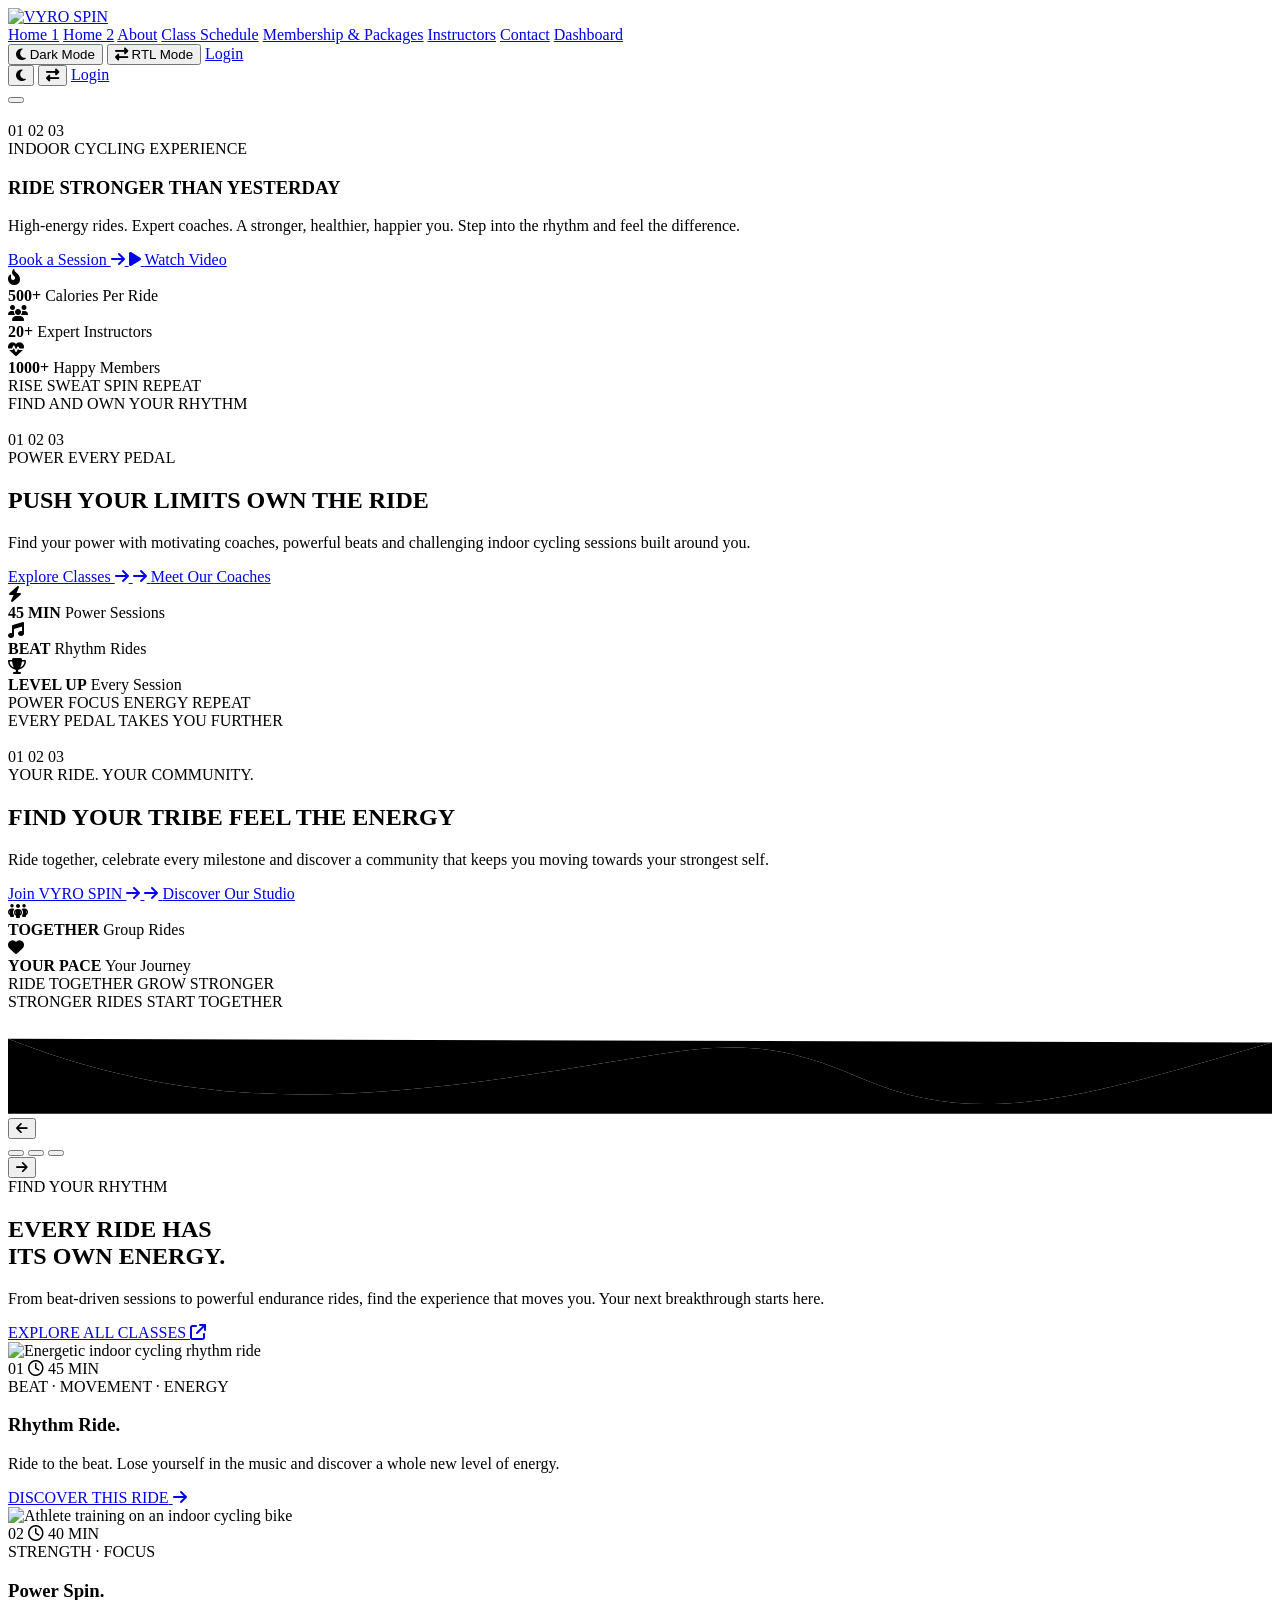
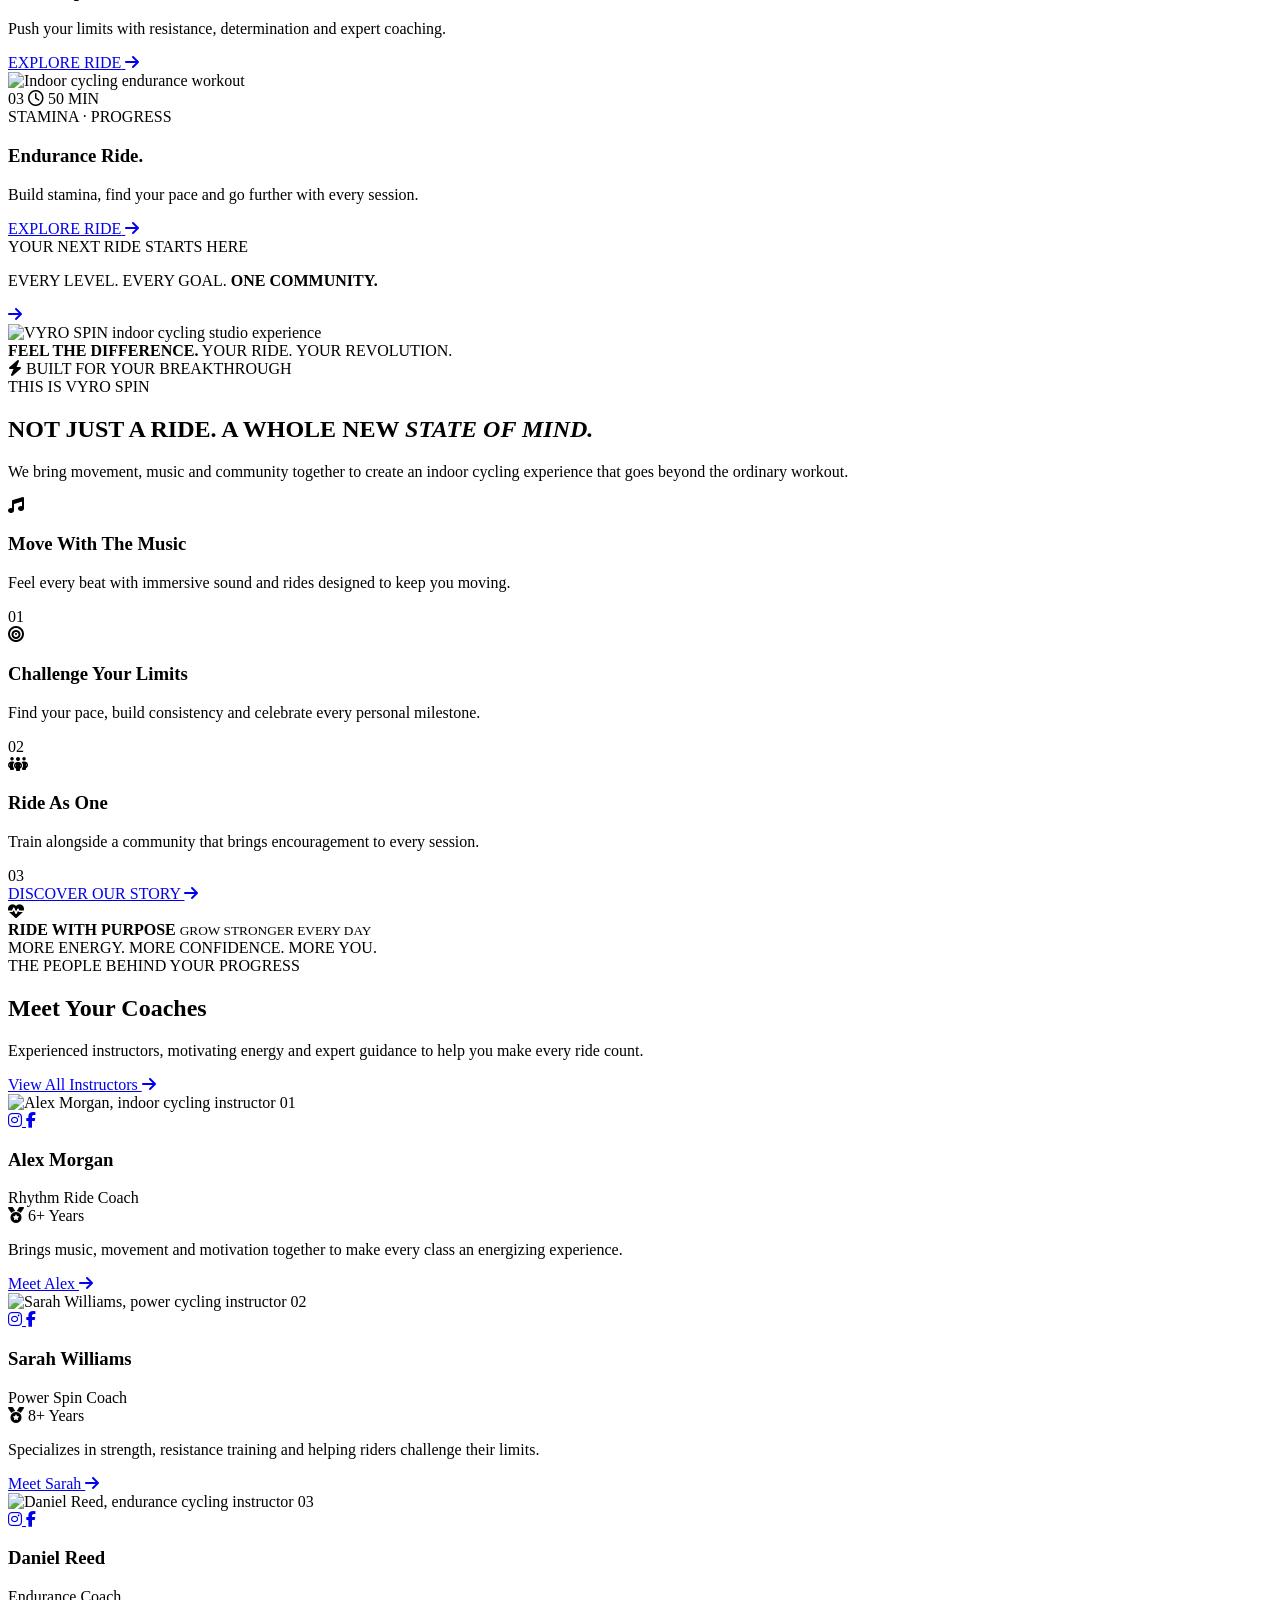
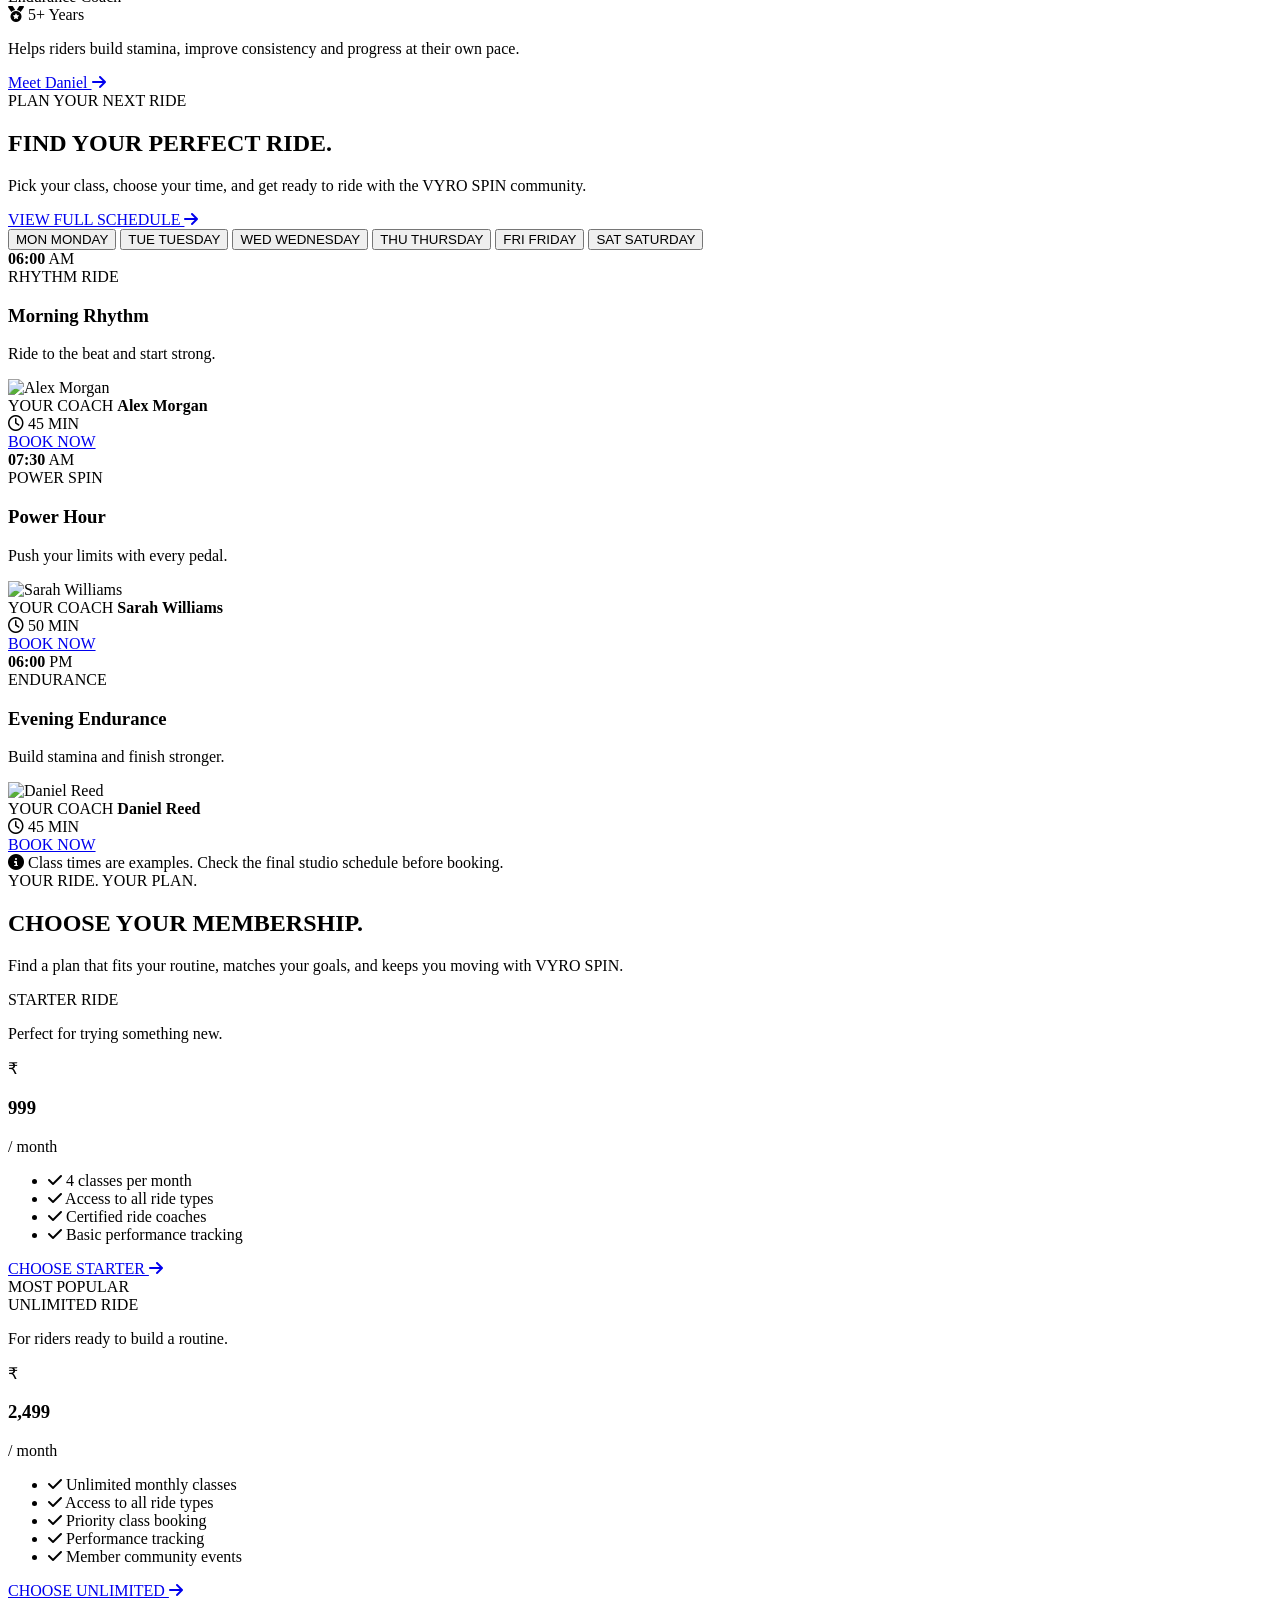
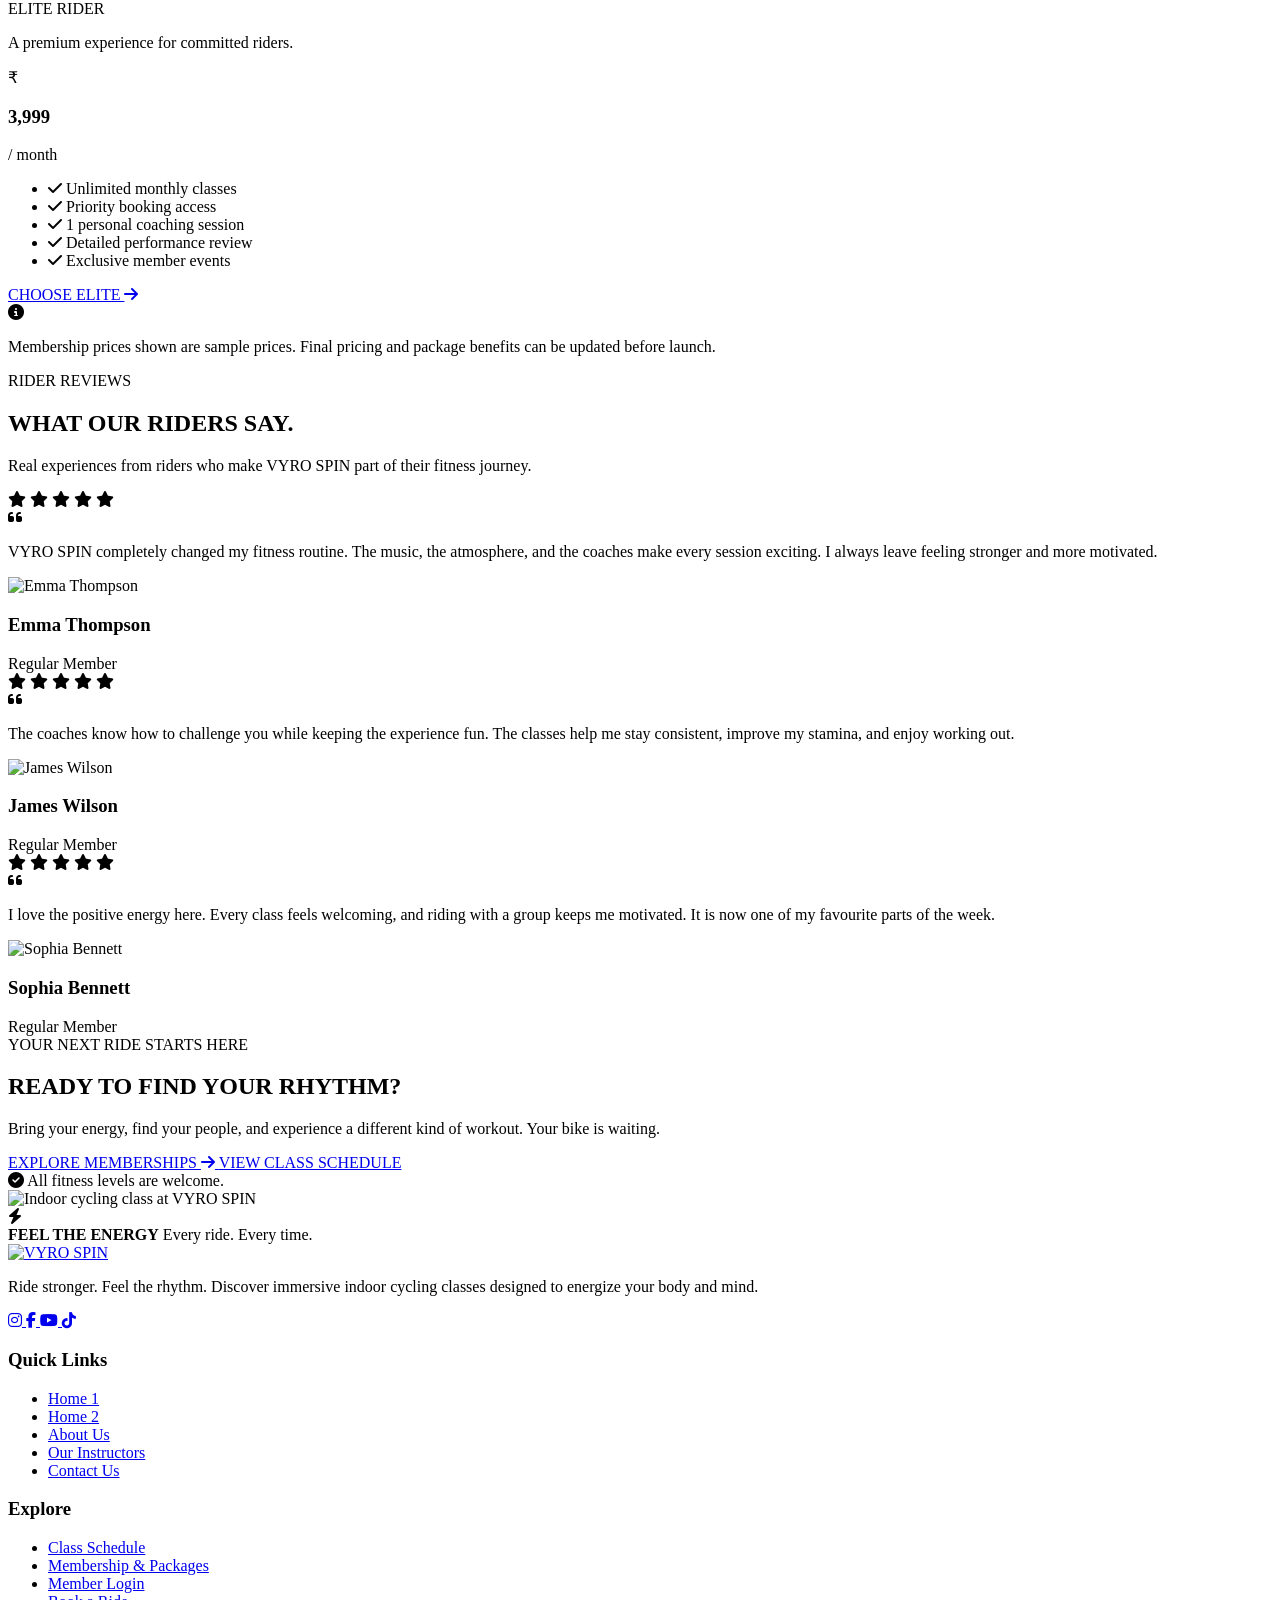
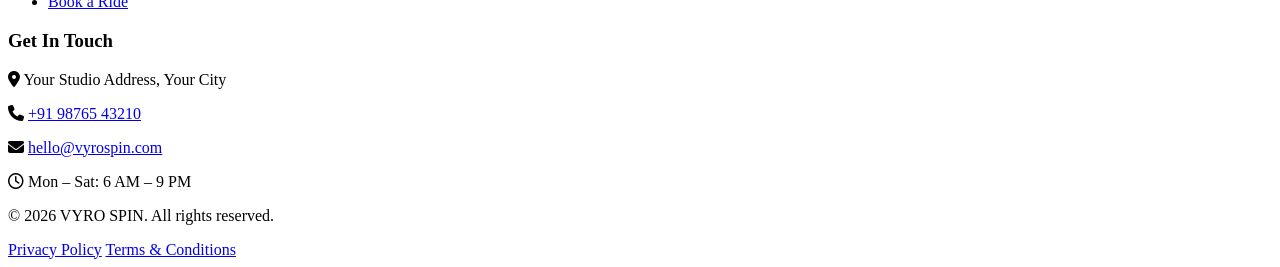
==== index.html @ 8f88c63f "Add files via upload" ====
<!DOCTYPE html>
<html lang="en">

<head>
    <script src="js/theme.js"></script>
    <meta charset="UTF-8">
    <meta name="viewport" content="width=device-width, initial-scale=1.0">

    <title>VYRO SPIN</title>

    <meta name="description" content="Ride stronger with VYRO SPIN, your indoor cycling and performance studio.">

    <!-- Google Fonts -->
    <link rel="preconnect" href="https://fonts.googleapis.com">
    <link rel="preconnect" href="https://fonts.gstatic.com" crossorigin>

    <!-- Favicon -->
    <link rel="icon" type="image/png" href="images/favicon.png">
    <link rel="apple-touch-icon" href="images/favicon.png">

    <link
        href="https://fonts.googleapis.com/css2?family=Barlow+Condensed:wght@500;600;700;800&family=Urbanist:wght@400;500;600;700&display=swap"
        rel="stylesheet">

    <!-- Google Fonts and Font Awesome should be in <head>
    -->
    <link rel="stylesheet" href="https://cdnjs.cloudflare.com/ajax/libs/font-awesome/6.7.2/css/all.min.css">

    <!-- CSS -->
    <link rel="stylesheet" href="css/style.css">

</head>

<body>

    <!-- VYRO SPIN Header -->
    <header class="vyro-header" id="vyroHeader">
        <div class="vyro-header-inner">

            <!-- Logo: Left Edge -->
            <a href="index.html" class="vyro-logo" aria-label="VYRO SPIN Home">
                <img src="images/logo.png" alt="VYRO SPIN">
            </a>

            <!-- Center Navigation -->
            <nav class="vyro-nav" id="vyroNav" aria-label="Main navigation">
                <a href="index.html" class="vyro-nav-link active">Home 1</a>
                <a href="home-2.html" class="vyro-nav-link">Home 2</a>
                <a href="about.html" class="vyro-nav-link">About</a>
                <a href="class-schedule.html" class="vyro-nav-link">Class Schedule</a>
                <a href="membership.html" class="vyro-nav-link">Membership &amp; Packages</a>
                <a href="instructors.html" class="vyro-nav-link">Instructors</a>
                <a href="contact.html" class="vyro-nav-link">Contact</a>
                <a href="dashboard.html" class="vyro-nav-link">Dashboard</a>

                <!-- Responsive-only controls inside menu -->
                <div class="vyro-mobile-controls">
                    <button type="button" class="vyro-control-btn" data-theme-toggle aria-label="Toggle dark mode">
                        <i class="fa-solid fa-moon"></i>
                        <span>Dark Mode</span>
                    </button>

                    <button type="button" class="vyro-control-btn" data-rtl-toggle aria-label="Toggle RTL layout">
                        <i class="fa-solid fa-right-left"></i>
                        <span>RTL Mode</span>
                    </button>

                    <a href="login.html" class="vyro-login-btn">
                        Login
                    </a>
                </div>
            </nav>

            <!-- Desktop Right Controls -->
            <div class="vyro-desktop-controls">
                <button type="button" class="vyro-icon-btn" data-theme-toggle aria-label="Toggle dark mode"
                    title="Dark mode">
                    <i class="fa-solid fa-moon"></i>
                </button>

                <button type="button" class="vyro-icon-btn" data-rtl-toggle aria-label="Toggle RTL layout"
                    title="RTL mode">
                    <i class="fa-solid fa-right-left"></i>
                </button>

                <a href="login.html" class="vyro-login-btn">
                    Login
                </a>
            </div>

            <!-- Responsive Menu Toggle -->
            <button type="button" class="vyro-menu-toggle" id="vyroMenuToggle" aria-label="Open navigation menu"
                aria-expanded="false" aria-controls="vyroNav">
                <span></span>
                <span></span>
                <span></span>
            </button>

        </div>
    </header>


    <!-- =====================================
     VYRO SPIN - CINEMATIC HERO SLIDER
===================================== -->

    <section class="vyro-hero" id="vyroHero">

        <div class="vyro-hero-slides">

            <!-- SLIDE 1 -->
            <article class="vyro-hero-slide active" data-slide="0">

                <img class="vyro-hero-bg" src="images/spin-hero-1.jpg" alt="" aria-hidden="true">

                <div class="vyro-hero-overlay"></div>

                <div class="vyro-hero-content">

                    <div class="vyro-slide-number">
                        <span>01</span>
                        <span>02</span>
                        <span>03</span>
                        <div class="vyro-slide-track">
                            <span></span>
                        </div>
                    </div>

                    <div class="vyro-hero-copy">
                        <span class="vyro-eyebrow">
                            INDOOR CYCLING EXPERIENCE
                        </span>

                        <h1>
                            RIDE
                            <span class="vyro-highlight">STRONGER</span>
                            <span class="vyro-outline-text">
                                THAN YESTERDAY
                            </span>
                        </h1>

                        <p>
                            High-energy rides. Expert coaches.
                            A stronger, healthier, happier you.
                            Step into the rhythm and feel the difference.
                        </p>

                        <div class="vyro-hero-actions">
                            <a href="class-schedule.html" class="vyro-book-btn">
                                Book a Session
                                <span class="vyro-btn-arrow">
                                    <i class="fa-solid fa-arrow-right"></i>
                                </span>
                            </a>

                            <a href="#vyroExperience" class="vyro-watch-btn">
                                <span class="vyro-play-icon">
                                    <i class="fa-solid fa-play"></i>
                                </span>
                                <span>Watch Video</span>
                            </a>
                        </div>

                        <div class="vyro-hero-stats">
                            <div class="vyro-stat">
                                <i class="fa-solid fa-fire-flame-curved"></i>
                                <div>
                                    <strong>500+</strong>
                                    <span>Calories Per Ride</span>
                                </div>
                            </div>

                            <div class="vyro-stat">
                                <i class="fa-solid fa-users"></i>
                                <div>
                                    <strong>20+</strong>
                                    <span>Expert Instructors</span>
                                </div>
                            </div>

                            <div class="vyro-stat">
                                <i class="fa-solid fa-heart-pulse"></i>
                                <div>
                                    <strong>1000+</strong>
                                    <span>Happy Members</span>
                                </div>
                            </div>
                        </div>
                    </div>

                    <div class="vyro-hero-visual">
                        <div class="vyro-orbit"></div>

                        <div class="vyro-orbit-label">
                            <span>RISE</span>
                            <span>SWEAT</span>
                            <span>SPIN</span>
                            <span>REPEAT</span>
                        </div>

                    </div>

                    <div class="vyro-vertical-caption">
                        FIND AND OWN YOUR RHYTHM
                    </div>

                </div>
            </article>


            <!-- SLIDE 2 -->
            <article class="vyro-hero-slide" data-slide="1">

                <img class="vyro-hero-bg" src="images/spin-hero-2.jpg" alt="" aria-hidden="true">

                <div class="vyro-hero-overlay"></div>

                <div class="vyro-hero-content">

                    <div class="vyro-slide-number">
                        <span>01</span>
                        <span>02</span>
                        <span>03</span>
                        <div class="vyro-slide-track">
                            <span></span>
                        </div>
                    </div>

                    <div class="vyro-hero-copy">
                        <span class="vyro-eyebrow">
                            POWER EVERY PEDAL
                        </span>

                        <h2>
                            PUSH
                            <span class="vyro-highlight">YOUR LIMITS</span>
                            <span class="vyro-outline-text">
                                OWN THE RIDE
                            </span>
                        </h2>

                        <p>
                            Find your power with motivating coaches,
                            powerful beats and challenging indoor
                            cycling sessions built around you.
                        </p>

                        <div class="vyro-hero-actions">
                            <a href="class-schedule.html" class="vyro-book-btn">
                                Explore Classes
                                <span class="vyro-btn-arrow">
                                    <i class="fa-solid fa-arrow-right"></i>
                                </span>
                            </a>

                            <a href="instructors.html" class="vyro-watch-btn">
                                <span class="vyro-play-icon">
                                    <i class="fa-solid fa-arrow-right"></i>
                                </span>
                                <span>Meet Our Coaches</span>
                            </a>
                        </div>

                        <div class="vyro-hero-stats">
                            <div class="vyro-stat">
                                <i class="fa-solid fa-bolt"></i>
                                <div>
                                    <strong>45 MIN</strong>
                                    <span>Power Sessions</span>
                                </div>
                            </div>

                            <div class="vyro-stat">
                                <i class="fa-solid fa-music"></i>
                                <div>
                                    <strong>BEAT</strong>
                                    <span>Rhythm Rides</span>
                                </div>
                            </div>

                            <div class="vyro-stat">
                                <i class="fa-solid fa-trophy"></i>
                                <div>
                                    <strong>LEVEL UP</strong>
                                    <span>Every Session</span>
                                </div>
                            </div>
                        </div>
                    </div>

                    <div class="vyro-hero-visual">
                        <div class="vyro-orbit"></div>

                        <div class="vyro-orbit-label">
                            <span>POWER</span>
                            <span>FOCUS</span>
                            <span>ENERGY</span>
                            <span>REPEAT</span>
                        </div>

                    </div>

                    <div class="vyro-vertical-caption">
                        EVERY PEDAL TAKES YOU FURTHER
                    </div>

                </div>
            </article>


            <!-- SLIDE 3 -->
            <article class="vyro-hero-slide" data-slide="2">

                <img class="vyro-hero-bg" src="images/spin-hero-3.jpg" alt="" aria-hidden="true">

                <div class="vyro-hero-overlay"></div>

                <div class="vyro-hero-content">

                    <div class="vyro-slide-number">
                        <span>01</span>
                        <span>02</span>
                        <span>03</span>
                        <div class="vyro-slide-track">
                            <span></span>
                        </div>
                    </div>

                    <div class="vyro-hero-copy">
                        <span class="vyro-eyebrow">
                            YOUR RIDE. YOUR COMMUNITY.
                        </span>

                        <h2>
                            FIND
                            <span class="vyro-highlight">YOUR TRIBE</span>
                            <span class="vyro-outline-text">
                                FEEL THE ENERGY
                            </span>
                        </h2>

                        <p>
                            Ride together, celebrate every milestone
                            and discover a community that keeps you
                            moving towards your strongest self.
                        </p>

                        <div class="vyro-hero-actions">
                            <a href="membership.html" class="vyro-book-btn">
                                Join VYRO SPIN
                                <span class="vyro-btn-arrow">
                                    <i class="fa-solid fa-arrow-right"></i>
                                </span>
                            </a>

                            <a href="about.html" class="vyro-watch-btn">
                                <span class="vyro-play-icon">
                                    <i class="fa-solid fa-arrow-right"></i>
                                </span>
                                <span>Discover Our Studio</span>
                            </a>
                        </div>

                        <div class="vyro-hero-stats">
                            <div class="vyro-stat">
                                <i class="fa-solid fa-people-group"></i>
                                <div>
                                    <strong>TOGETHER</strong>
                                    <span>Group Rides</span>
                                </div>
                            </div>

                            <div class="vyro-stat">
                                <i class="fa-solid fa-heart"></i>
                                <div>
                                    <strong>YOUR PACE</strong>
                                    <span>Your Journey</span>
                                </div>
                            </div>

                        </div>
                    </div>

                    <div class="vyro-hero-visual">
                        <div class="vyro-orbit"></div>

                        <div class="vyro-orbit-label">
                            <span>RIDE</span>
                            <span>TOGETHER</span>
                            <span>GROW</span>
                            <span>STRONGER</span>
                        </div>

                    </div>

                    <div class="vyro-vertical-caption">
                        STRONGER RIDES START TOGETHER
                    </div>

                </div>
            </article>

        </div>

        <!-- Bottom Wave -->
        <div class="vyro-hero-wave">
            <svg viewBox="0 0 1600 130" preserveAspectRatio="none" aria-hidden="true">
                <path class="vyro-wave-fill" d="M0,35 C230,125 420,115 650,82
                     S930,20 1080,85 S1360,110 1600,40
                     L1600,130 L0,130 Z" />
                <path class="vyro-wave-line" d="M0,35 C230,125 420,115 650,82
                     S930,20 1080,85 S1360,110 1600,40" />
            </svg>
        </div>

        <!-- Slider Controls -->
        <div class="vyro-slider-controls">
            <button type="button" class="vyro-slide-prev" aria-label="Previous slide">
                <i class="fa-solid fa-arrow-left"></i>
            </button>

            <div class="vyro-slide-dots">
                <button type="button" class="active" data-go-slide="0" aria-label="Go to slide 1"></button>
                <button type="button" data-go-slide="1" aria-label="Go to slide 2"></button>
                <button type="button" data-go-slide="2" aria-label="Go to slide 3"></button>
            </div>

            <button type="button" class="vyro-slide-next" aria-label="Next slide">
                <i class="fa-solid fa-arrow-right"></i>
            </button>
        </div>

    </section>


    <!-- =========================================
     VYRO SPIN - SECTION 2: RIDE EXPERIENCES
========================================== -->
    <section class="vyro-experiences" id="vyroExperiences">

        <div class="vyro-exp-container">

            <!-- Section Heading -->
            <div class="vyro-exp-heading">
                <div class="vyro-exp-heading-left">
                    <span class="vyro-exp-eyebrow">
                        <span class="vyro-exp-eyebrow-line"></span>
                        FIND YOUR RHYTHM
                    </span>

                    <h2>
                        EVERY RIDE HAS<br>
                        <span>ITS OWN ENERGY.</span>
                    </h2>
                </div>

                <div class="vyro-exp-heading-right">
                    <p>
                        From beat-driven sessions to powerful endurance
                        rides, find the experience that moves you.
                        Your next breakthrough starts here.
                    </p>

                    <a href="class-schedule.html" class="vyro-exp-view-link">
                        EXPLORE ALL CLASSES
                        <span class="vyro-exp-link-arrow">
                            <i class="fa-solid fa-arrow-up-right-from-square"></i>
                        </span>
                    </a>
                </div>
            </div>

            <!-- Experience Cards -->
            <div class="vyro-exp-grid">

                <!-- Featured Card -->
                <article class="vyro-exp-card">

                    <img src="images/ride-rhythm.jpg" alt="Energetic indoor cycling rhythm ride" class="vyro-exp-image"
                        loading="lazy">

                    <div class="vyro-exp-card-overlay"></div>

                    <div class="vyro-exp-card-top">
                        <span class="vyro-exp-number">01</span>
                        <span class="vyro-exp-duration">
                            <i class="fa-regular fa-clock"></i>
                            45 MIN
                        </span>
                    </div>

                    <div class="vyro-exp-card-content">
                        <span class="vyro-exp-category">
                            BEAT · MOVEMENT · ENERGY
                        </span>

                        <h3>Rhythm <span>Ride.</span></h3>

                        <p>
                            Ride to the beat. Lose yourself in the music
                            and discover a whole new level of energy.
                        </p>

                        <a href="class-schedule.html" class="vyro-exp-card-link" aria-label="Explore Rhythm Ride">
                            <span>DISCOVER THIS RIDE</span>
                            <span class="vyro-exp-circle-arrow">
                                <i class="fa-solid fa-arrow-right"></i>
                            </span>
                        </a>
                    </div>

                </article>

                <!-- Power Card -->
                <article class="vyro-exp-card vyro-exp-power">

                    <img src="images/ride-power.jpg" alt="Athlete training on an indoor cycling bike"
                        class="vyro-exp-image" loading="lazy">

                    <div class="vyro-exp-card-overlay"></div>

                    <div class="vyro-exp-card-top">
                        <span class="vyro-exp-number">02</span>
                        <span class="vyro-exp-duration">
                            <i class="fa-regular fa-clock"></i>
                            40 MIN
                        </span>
                    </div>

                    <div class="vyro-exp-card-content">
                        <span class="vyro-exp-category">
                            STRENGTH · FOCUS
                        </span>

                        <h3>Power <span>Spin.</span></h3>

                        <p>
                            Push your limits with resistance,
                            determination and expert coaching.
                        </p>

                        <a href="class-schedule.html" class="vyro-exp-card-link" aria-label="Explore Power Spin">
                            <span>EXPLORE RIDE</span>
                            <span class="vyro-exp-circle-arrow">
                                <i class="fa-solid fa-arrow-right"></i>
                            </span>
                        </a>
                    </div>

                </article>

                <!-- Endurance Card -->
                <article class="vyro-exp-card vyro-exp-endurance">

                    <img src="images/ride-endurance.jpg" alt="Indoor cycling endurance workout" class="vyro-exp-image"
                        loading="lazy">

                    <div class="vyro-exp-card-overlay"></div>

                    <div class="vyro-exp-card-top">
                        <span class="vyro-exp-number">03</span>
                        <span class="vyro-exp-duration">
                            <i class="fa-regular fa-clock"></i>
                            50 MIN
                        </span>
                    </div>

                    <div class="vyro-exp-card-content">
                        <span class="vyro-exp-category">
                            STAMINA · PROGRESS
                        </span>

                        <h3>Endurance <span>Ride.</span></h3>

                        <p>
                            Build stamina, find your pace and go
                            further with every session.
                        </p>

                        <a href="class-schedule.html" class="vyro-exp-card-link" aria-label="Explore Endurance Ride">
                            <span>EXPLORE RIDE</span>
                            <span class="vyro-exp-circle-arrow">
                                <i class="fa-solid fa-arrow-right"></i>
                            </span>
                        </a>
                    </div>

                </article>

            </div>

            <!-- Bottom Strip -->
            <div class="vyro-exp-bottom">
                <div class="vyro-exp-bottom-label">
                    <span class="vyro-exp-pulse"></span>
                    YOUR NEXT RIDE STARTS HERE
                </div>

                <p>
                    EVERY LEVEL. EVERY GOAL. <strong>ONE COMMUNITY.</strong>
                </p>

                <a href="class-schedule.html" aria-label="Book a cycling class">
                    <i class="fa-solid fa-arrow-right"></i>
                </a>
            </div>

        </div>
    </section>


    <!-- =========================================
     VYRO SPIN - SECTION 3
     MORE THAN A WORKOUT
========================================== -->
    <section class="vyro-story" id="vyroExperience">
        <div class="vyro-story-container">

            <!-- Left: Studio Image -->
            <div class="vyro-story-visual">
                <img src="images/studio-experience.jpg" alt="VYRO SPIN indoor cycling studio experience"
                    class="vyro-story-image" loading="lazy">

                <div class="vyro-story-image-shade"></div>

                <div class="vyro-story-image-caption">
                    <div>
                        <strong>FEEL THE DIFFERENCE.</strong>
                        <span>YOUR RIDE. YOUR REVOLUTION.</span>
                    </div>
                </div>

                <div class="vyro-story-image-tag">
                    <i class="fa-solid fa-bolt"></i>
                    BUILT FOR YOUR BREAKTHROUGH
                </div>

            </div>

            <!-- Right: Content -->
            <div class="vyro-story-content">

                <span class="vyro-story-eyebrow">
                    <span></span>
                    THIS IS VYRO SPIN
                </span>

                <h2>
                    NOT JUST A RIDE.
                    <span>A WHOLE NEW</span>
                    <em>STATE OF MIND.</em>
                </h2>

                <p class="vyro-story-intro">
                    We bring movement, music and community together
                    to create an indoor cycling experience that
                    goes beyond the ordinary workout.
                </p>

                <div class="vyro-story-divider"></div>

                <!-- Benefits -->
                <div class="vyro-story-benefits">

                    <div class="vyro-story-benefit">
                        <div class="vyro-story-benefit-icon">
                            <i class="fa-solid fa-music"></i>
                        </div>

                        <div class="vyro-story-benefit-copy">
                            <h3>Move With The Music</h3>
                            <p>
                                Feel every beat with immersive sound
                                and rides designed to keep you moving.
                            </p>
                        </div>

                        <span class="vyro-story-benefit-number">01</span>
                    </div>

                    <div class="vyro-story-benefit">
                        <div class="vyro-story-benefit-icon">
                            <i class="fa-solid fa-bullseye"></i>
                        </div>

                        <div class="vyro-story-benefit-copy">
                            <h3>Challenge Your Limits</h3>
                            <p>
                                Find your pace, build consistency and
                                celebrate every personal milestone.
                            </p>
                        </div>

                        <span class="vyro-story-benefit-number">02</span>
                    </div>

                    <div class="vyro-story-benefit">
                        <div class="vyro-story-benefit-icon">
                            <i class="fa-solid fa-people-group"></i>
                        </div>

                        <div class="vyro-story-benefit-copy">
                            <h3>Ride As One</h3>
                            <p>
                                Train alongside a community that
                                brings encouragement to every session.
                            </p>
                        </div>

                        <span class="vyro-story-benefit-number">03</span>
                    </div>

                </div>

                <!-- CTA -->
                <div class="vyro-story-actions">
                    <a href="about.html" class="vyro-story-button">
                        DISCOVER OUR STORY
                        <span>
                            <i class="fa-solid fa-arrow-right"></i>
                        </span>
                    </a>

                    <div class="vyro-story-signature">
                        <span class="vyro-story-signature-icon">
                            <i class="fa-solid fa-heart-pulse"></i>
                        </span>
                        <div>
                            <strong>RIDE WITH PURPOSE</strong>
                            <small>GROW STRONGER EVERY DAY</small>
                        </div>
                    </div>
                </div>

            </div>
        </div>

        <!-- Bottom Decorative Strip -->
        <div class="vyro-story-bottom">
            <span>MORE ENERGY.</span>
            <span class="vyro-story-bottom-dot"></span>
            <span>MORE CONFIDENCE.</span>
            <span class="vyro-story-bottom-dot"></span>
            <span>MORE YOU.</span>
        </div>
    </section>


    <!-- =========================================
     VYRO SPIN - SECTION 4
     MEET YOUR COACHES
========================================== -->
    <section class="vyro-coaches" id="vyroCoaches">
        <div class="vyro-coaches-container">

            <!-- Section Heading -->
            <div class="vyro-coaches-heading">
                <div>
                    <span class="vyro-coaches-subtitle">
                        <span></span> THE PEOPLE BEHIND YOUR PROGRESS
                    </span>
                    <h2>Meet Your <span>Coaches</span></h2>
                    <p>
                        Experienced instructors, motivating energy and
                        expert guidance to help you make every ride count.
                    </p>
                </div>

                <a href="instructors.html" class="vyro-coaches-view-btn">
                    View All Instructors
                    <i class="fa-solid fa-arrow-right"></i>
                </a>
            </div>

            <!-- Instructor Cards -->
            <div class="vyro-coaches-grid">

                <!-- Coach 1 -->
                <article class="vyro-coach-card">
                    <div class="vyro-coach-photo">
                        <img src="images/coach-alex.jpg" alt="Alex Morgan, indoor cycling instructor" loading="lazy">
                        <span class="vyro-coach-number">01</span>

                        <div class="vyro-coach-socials">
                            <a href="https://www.instagram.com/" aria-label="Alex on Instagram">
                                <i class="fa-brands fa-instagram"></i>
                            </a>
                            <a href="https://www.facebook.com/" aria-label="Alex on Facebook">
                                <i class="fa-brands fa-facebook-f"></i>
                            </a>
                        </div>
                    </div>

                    <div class="vyro-coach-info">
                        <div>
                            <h3>Alex Morgan</h3>
                            <span class="vyro-coach-role">Rhythm Ride Coach</span>
                        </div>
                        <span class="vyro-coach-experience">
                            <i class="fa-solid fa-medal"></i>
                            6+ Years
                        </span>
                    </div>

                    <p class="vyro-coach-description">
                        Brings music, movement and motivation together
                        to make every class an energizing experience.
                    </p>

                    <a href="instructors.html" class="vyro-coach-link">
                        Meet Alex
                        <i class="fa-solid fa-arrow-right"></i>
                    </a>
                </article>

                <!-- Coach 2 -->
                <article class="vyro-coach-card">
                    <div class="vyro-coach-photo">
                        <img src="images/coach-sarah.jpg" alt="Sarah Williams, power cycling instructor" loading="lazy">
                        <span class="vyro-coach-number">02</span>

                        <div class="vyro-coach-socials">
                            <a href="https://www.instagram.com/" aria-label="Sarah on Instagram">
                                <i class="fa-brands fa-instagram"></i>
                            </a>
                            <a href="https://www.facebook.com/" aria-label="Sarah on Facebook">
                                <i class="fa-brands fa-facebook-f"></i>
                            </a>
                        </div>
                    </div>

                    <div class="vyro-coach-info">
                        <div>
                            <h3>Sarah Williams</h3>
                            <span class="vyro-coach-role">Power Spin Coach</span>
                        </div>
                        <span class="vyro-coach-experience">
                            <i class="fa-solid fa-medal"></i>
                            8+ Years
                        </span>
                    </div>

                    <p class="vyro-coach-description">
                        Specializes in strength, resistance training
                        and helping riders challenge their limits.
                    </p>

                    <a href="instructors.html" class="vyro-coach-link">
                        Meet Sarah
                        <i class="fa-solid fa-arrow-right"></i>
                    </a>
                </article>

                <!-- Coach 3 -->
                <article class="vyro-coach-card">
                    <div class="vyro-coach-photo">
                        <img src="images/coach-daniel.jpg" alt="Daniel Reed, endurance cycling instructor"
                            loading="lazy">
                        <span class="vyro-coach-number">03</span>

                        <div class="vyro-coach-socials">
                            <a href="https://www.instagram.com/" aria-label="Daniel on Instagram">
                                <i class="fa-brands fa-instagram"></i>
                            </a>
                            <a href="https://www.facebook.com/" aria-label="Daniel on Facebook">
                                <i class="fa-brands fa-facebook-f"></i>
                            </a>
                        </div>
                    </div>

                    <div class="vyro-coach-info">
                        <div>
                            <h3>Daniel Reed</h3>
                            <span class="vyro-coach-role">Endurance Coach</span>
                        </div>
                        <span class="vyro-coach-experience">
                            <i class="fa-solid fa-medal"></i>
                            5+ Years
                        </span>
                    </div>

                    <p class="vyro-coach-description">
                        Helps riders build stamina, improve consistency
                        and progress at their own pace.
                    </p>

                    <a href="instructors.html" class="vyro-coach-link">
                        Meet Daniel
                        <i class="fa-solid fa-arrow-right"></i>
                    </a>
                </article>

            </div>
        </div>
    </section>

    <!-- SECTION 5: CLASS SCHEDULE -->
    <section class="vyro-schedule" id="vyroSchedule">

        <div class="vyro-schedule-container">

            <div class="vyro-schedule-heading">
                <div>
                    <span class="vyro-schedule-label">PLAN YOUR NEXT RIDE</span>
                    <h2>FIND YOUR PERFECT <span>RIDE.</span></h2>
                    <p>
                        Pick your class, choose your time, and get ready
                        to ride with the VYRO SPIN community.
                    </p>
                </div>

                <a href="schedule.html" class="vyro-schedule-all-btn">
                    VIEW FULL SCHEDULE
                    <i class="fa-solid fa-arrow-right"></i>
                </a>
            </div>

            <!-- DAY SELECTOR -->
            <div class="vyro-schedule-days">
                <button class="vyro-day-btn active" data-day="Monday">
                    MON <span>MONDAY</span>
                </button>

                <button class="vyro-day-btn" data-day="Tuesday">
                    TUE <span>TUESDAY</span>
                </button>

                <button class="vyro-day-btn" data-day="Wednesday">
                    WED <span>WEDNESDAY</span>
                </button>

                <button class="vyro-day-btn" data-day="Thursday">
                    THU <span>THURSDAY</span>
                </button>

                <button class="vyro-day-btn" data-day="Friday">
                    FRI <span>FRIDAY</span>
                </button>

                <button class="vyro-day-btn" data-day="Saturday">
                    SAT <span>SATURDAY</span>
                </button>
            </div>

            <!-- CLASS LIST -->
            <div class="vyro-schedule-list">

                <!-- CLASS 1 -->
                <div class="vyro-schedule-row" data-schedule-day="Monday">

                    <div class="vyro-schedule-time">
                        <strong>06:00</strong>
                        <span>AM</span>
                    </div>

                    <div class="vyro-schedule-class">
                        <span class="vyro-class-tag">RHYTHM RIDE</span>
                        <h3>Morning Rhythm</h3>
                        <p>Ride to the beat and start strong.</p>
                    </div>

                    <div class="vyro-schedule-coach">
                        <img src="images/coach-alex.jpg" alt="Alex Morgan">
                        <div>
                            <span>YOUR COACH</span>
                            <strong>Alex Morgan</strong>
                        </div>
                    </div>

                    <div class="vyro-schedule-duration">
                        <i class="fa-regular fa-clock"></i>
                        45 MIN
                    </div>

                    <a href="booking.html?class=morning-rhythm" class="vyro-schedule-book">
                        BOOK NOW
                    </a>
                </div>

                <!-- CLASS 2 -->
                <div class="vyro-schedule-row" data-schedule-day="Monday">

                    <div class="vyro-schedule-time">
                        <strong>07:30</strong>
                        <span>AM</span>
                    </div>

                    <div class="vyro-schedule-class">
                        <span class="vyro-class-tag vyro-tag-power">
                            POWER SPIN
                        </span>
                        <h3>Power Hour</h3>
                        <p>Push your limits with every pedal.</p>
                    </div>

                    <div class="vyro-schedule-coach">
                        <img src="images/coach-sarah.jpg" alt="Sarah Williams">
                        <div>
                            <span>YOUR COACH</span>
                            <strong>Sarah Williams</strong>
                        </div>
                    </div>

                    <div class="vyro-schedule-duration">
                        <i class="fa-regular fa-clock"></i>
                        50 MIN
                    </div>

                    <a href="booking.html?class=power-hour" class="vyro-schedule-book">
                        BOOK NOW
                    </a>
                </div>

                <!-- CLASS 3 -->
                <div class="vyro-schedule-row" data-schedule-day="Monday">

                    <div class="vyro-schedule-time">
                        <strong>06:00</strong>
                        <span>PM</span>
                    </div>

                    <div class="vyro-schedule-class">
                        <span class="vyro-class-tag vyro-tag-endurance">
                            ENDURANCE
                        </span>
                        <h3>Evening Endurance</h3>
                        <p>Build stamina and finish stronger.</p>
                    </div>

                    <div class="vyro-schedule-coach">
                        <img src="images/coach-daniel.jpg" alt="Daniel Reed">
                        <div>
                            <span>YOUR COACH</span>
                            <strong>Daniel Reed</strong>
                        </div>
                    </div>

                    <div class="vyro-schedule-duration">
                        <i class="fa-regular fa-clock"></i>
                        45 MIN
                    </div>

                    <a href="booking.html?class=evening-endurance" class="vyro-schedule-book">
                        BOOK NOW
                    </a>
                </div>

                <!-- TUESDAY -->
                <div class="vyro-schedule-row" data-schedule-day="Tuesday" hidden>

                    <div class="vyro-schedule-time">
                        <strong>07:00</strong>
                        <span>AM</span>
                    </div>

                    <div class="vyro-schedule-class">
                        <span class="vyro-class-tag">RHYTHM RIDE</span>
                        <h3>Beat Ride</h3>
                        <p>Music, movement, and pure energy.</p>
                    </div>

                    <div class="vyro-schedule-coach">
                        <img src="images/coach-alex.jpg" alt="Alex Morgan">
                        <div>
                            <span>YOUR COACH</span>
                            <strong>Alex Morgan</strong>
                        </div>
                    </div>

                    <div class="vyro-schedule-duration">
                        <i class="fa-regular fa-clock"></i>
                        45 MIN
                    </div>

                    <a href="booking.html?class=beat-ride" class="vyro-schedule-book">
                        BOOK NOW
                    </a>
                </div>

                <!-- WEDNESDAY -->
                <div class="vyro-schedule-row" data-schedule-day="Wednesday" hidden>

                    <div class="vyro-schedule-time">
                        <strong>06:30</strong>
                        <span>AM</span>
                    </div>

                    <div class="vyro-schedule-class">
                        <span class="vyro-class-tag vyro-tag-power">
                            POWER SPIN
                        </span>
                        <h3>Strength Ride</h3>
                        <p>Resistance-focused cycling session.</p>
                    </div>

                    <div class="vyro-schedule-coach">
                        <img src="images/coach-sarah.jpg" alt="Sarah Williams">
                        <div>
                            <span>YOUR COACH</span>
                            <strong>Sarah Williams</strong>
                        </div>
                    </div>

                    <div class="vyro-schedule-duration">
                        <i class="fa-regular fa-clock"></i>
                        50 MIN
                    </div>

                    <a href="booking.html?class=strength-ride" class="vyro-schedule-book">
                        BOOK NOW
                    </a>
                </div>

                <!-- THURSDAY -->
                <div class="vyro-schedule-row" data-schedule-day="Thursday" hidden>

                    <div class="vyro-schedule-time">
                        <strong>06:00</strong>
                        <span>PM</span>
                    </div>

                    <div class="vyro-schedule-class">
                        <span class="vyro-class-tag vyro-tag-endurance">
                            ENDURANCE
                        </span>
                        <h3>Stamina Session</h3>
                        <p>Steady effort, stronger results.</p>
                    </div>

                    <div class="vyro-schedule-coach">
                        <img src="images/coach-daniel.jpg" alt="Daniel Reed">
                        <div>
                            <span>YOUR COACH</span>
                            <strong>Daniel Reed</strong>
                        </div>
                    </div>

                    <div class="vyro-schedule-duration">
                        <i class="fa-regular fa-clock"></i>
                        45 MIN
                    </div>

                    <a href="booking.html?class=stamina-session" class="vyro-schedule-book">
                        BOOK NOW
                    </a>
                </div>

                <!-- FRIDAY -->
                <div class="vyro-schedule-row" data-schedule-day="Friday" hidden>

                    <div class="vyro-schedule-time">
                        <strong>07:00</strong>
                        <span>AM</span>
                    </div>

                    <div class="vyro-schedule-class">
                        <span class="vyro-class-tag">RHYTHM RIDE</span>
                        <h3>Friday Flow</h3>
                        <p>Bring the energy into your weekend.</p>
                    </div>

                    <div class="vyro-schedule-coach">
                        <img src="images/coach-alex.jpg" alt="Alex Morgan">
                        <div>
                            <span>YOUR COACH</span>
                            <strong>Alex Morgan</strong>
                        </div>
                    </div>

                    <div class="vyro-schedule-duration">
                        <i class="fa-regular fa-clock"></i>
                        45 MIN
                    </div>

                    <a href="booking.html?class=friday-flow" class="vyro-schedule-book">
                        BOOK NOW
                    </a>
                </div>

                <!-- SATURDAY -->
                <div class="vyro-schedule-row" data-schedule-day="Saturday" hidden>

                    <div class="vyro-schedule-time">
                        <strong>09:00</strong>
                        <span>AM</span>
                    </div>

                    <div class="vyro-schedule-class">
                        <span class="vyro-class-tag vyro-tag-power">
                            POWER SPIN
                        </span>
                        <h3>Weekend Burn</h3>
                        <p>A powerful start to your Saturday.</p>
                    </div>

                    <div class="vyro-schedule-coach">
                        <img src="images/coach-sarah.jpg" alt="Sarah Williams">
                        <div>
                            <span>YOUR COACH</span>
                            <strong>Sarah Williams</strong>
                        </div>
                    </div>

                    <div class="vyro-schedule-duration">
                        <i class="fa-regular fa-clock"></i>
                        50 MIN
                    </div>

                    <a href="booking.html?class=weekend-burn" class="vyro-schedule-book">
                        BOOK NOW
                    </a>
                </div>

            </div>

            <div class="vyro-schedule-note">
                <i class="fa-solid fa-circle-info"></i>
                Class times are examples. Check the final studio schedule before booking.
            </div>

        </div>
    </section>

    <!-- SECTION 6: MEMBERSHIP & PACKAGES -->
    <section class="vyro-memberships" id="vyroMemberships">
        <div class="vyro-membership-container">

            <div class="vyro-membership-heading">
                <span class="vyro-membership-label">YOUR RIDE. YOUR PLAN.</span>
                <h2>CHOOSE YOUR <span>MEMBERSHIP.</span></h2>
                <p>
                    Find a plan that fits your routine, matches your goals,
                    and keeps you moving with VYRO SPIN.
                </p>
            </div>

            <div class="vyro-membership-grid">

                <!-- STARTER PLAN -->
                <div class="vyro-membership-card">
                    <div class="vyro-membership-top">
                        <span class="vyro-membership-plan">STARTER RIDE</span>
                        <p>Perfect for trying something new.</p>
                    </div>

                    <div class="vyro-membership-price">
                        <span class="vyro-currency">₹</span>
                        <h3>999</h3>
                        <span class="vyro-price-period">/ month</span>
                    </div>

                    <div class="vyro-membership-divider"></div>

                    <ul class="vyro-membership-features">
                        <li><i class="fa-solid fa-check"></i> 4 classes per month</li>
                        <li><i class="fa-solid fa-check"></i> Access to all ride types</li>
                        <li><i class="fa-solid fa-check"></i> Certified ride coaches</li>
                        <li><i class="fa-solid fa-check"></i> Basic performance tracking</li>
                    </ul>

                    <a href="membership.html?plan=starter" class="vyro-membership-btn">
                        CHOOSE STARTER
                        <i class="fa-solid fa-arrow-right"></i>
                    </a>
                </div>

                <!-- UNLIMITED PLAN -->
                <div class="vyro-membership-card vyro-membership-popular">

                    <div class="vyro-membership-popular-tag">
                        MOST POPULAR
                    </div>

                    <div class="vyro-membership-top">
                        <span class="vyro-membership-plan">UNLIMITED RIDE</span>
                        <p>For riders ready to build a routine.</p>
                    </div>

                    <div class="vyro-membership-price">
                        <span class="vyro-currency">₹</span>
                        <h3>2,499</h3>
                        <span class="vyro-price-period">/ month</span>
                    </div>

                    <div class="vyro-membership-divider"></div>

                    <ul class="vyro-membership-features">
                        <li><i class="fa-solid fa-check"></i> Unlimited monthly classes</li>
                        <li><i class="fa-solid fa-check"></i> Access to all ride types</li>
                        <li><i class="fa-solid fa-check"></i> Priority class booking</li>
                        <li><i class="fa-solid fa-check"></i> Performance tracking</li>
                        <li><i class="fa-solid fa-check"></i> Member community events</li>
                    </ul>

                    <a href="membership.html?plan=unlimited" class="vyro-membership-btn">
                        CHOOSE UNLIMITED
                        <i class="fa-solid fa-arrow-right"></i>
                    </a>
                </div>

                <!-- ELITE PLAN -->
                <div class="vyro-membership-card">
                    <div class="vyro-membership-top">
                        <span class="vyro-membership-plan">ELITE RIDER</span>
                        <p>A premium experience for committed riders.</p>
                    </div>

                    <div class="vyro-membership-price">
                        <span class="vyro-currency">₹</span>
                        <h3>3,999</h3>
                        <span class="vyro-price-period">/ month</span>
                    </div>

                    <div class="vyro-membership-divider"></div>

                    <ul class="vyro-membership-features">
                        <li><i class="fa-solid fa-check"></i> Unlimited monthly classes</li>
                        <li><i class="fa-solid fa-check"></i> Priority booking access</li>
                        <li><i class="fa-solid fa-check"></i> 1 personal coaching session</li>
                        <li><i class="fa-solid fa-check"></i> Detailed performance review</li>
                        <li><i class="fa-solid fa-check"></i> Exclusive member events</li>
                    </ul>

                    <a href="membership.html?plan=elite" class="vyro-membership-btn">
                        CHOOSE ELITE
                        <i class="fa-solid fa-arrow-right"></i>
                    </a>
                </div>

            </div>

            <div class="vyro-membership-footer">
                <i class="fa-solid fa-circle-info"></i>
                <p>
                    Membership prices shown are sample prices. Final pricing
                    and package benefits can be updated before launch.
                </p>
            </div>

        </div>
    </section>

    <!-- SECTION 7: TESTIMONIALS -->
    <section class="vyro-testimonials" id="vyroTestimonials">
        <div class="vyro-testimonials-container">

            <div class="vyro-testimonials-heading">
                <span class="vyro-testimonials-label">RIDER REVIEWS</span>
                <h2>WHAT OUR <span>RIDERS SAY.</span></h2>
                <p>
                    Real experiences from riders who make VYRO SPIN
                    part of their fitness journey.
                </p>
            </div>

            <div class="vyro-testimonials-grid">

                <!-- REVIEW 1 -->
                <div class="vyro-testimonial-card">
                    <div class="vyro-testimonial-stars">
                        <i class="fa-solid fa-star"></i>
                        <i class="fa-solid fa-star"></i>
                        <i class="fa-solid fa-star"></i>
                        <i class="fa-solid fa-star"></i>
                        <i class="fa-solid fa-star"></i>
                    </div>

                    <div class="vyro-testimonial-quote">
                        <i class="fa-solid fa-quote-left"></i>
                    </div>

                    <p class="vyro-testimonial-text">
                        VYRO SPIN completely changed my fitness routine.
                        The music, the atmosphere, and the coaches make
                        every session exciting. I always leave feeling
                        stronger and more motivated.
                    </p>

                    <div class="vyro-testimonial-divider"></div>

                    <div class="vyro-testimonial-author">
                        <img src="images/member-emma.jpg" alt="Emma Thompson">

                        <div>
                            <h3>Emma Thompson</h3>
                            <span>Regular Member</span>
                        </div>
                    </div>
                </div>

                <!-- REVIEW 2 -->
                <div class="vyro-testimonial-card">
                    <div class="vyro-testimonial-stars">
                        <i class="fa-solid fa-star"></i>
                        <i class="fa-solid fa-star"></i>
                        <i class="fa-solid fa-star"></i>
                        <i class="fa-solid fa-star"></i>
                        <i class="fa-solid fa-star"></i>
                    </div>

                    <div class="vyro-testimonial-quote">
                        <i class="fa-solid fa-quote-left"></i>
                    </div>

                    <p class="vyro-testimonial-text">
                        The coaches know how to challenge you while
                        keeping the experience fun. The classes help
                        me stay consistent, improve my stamina, and
                        enjoy working out.
                    </p>

                    <div class="vyro-testimonial-divider"></div>

                    <div class="vyro-testimonial-author">
                        <img src="images/member-james.jpg" alt="James Wilson">

                        <div>
                            <h3>James Wilson</h3>
                            <span>Regular Member</span>
                        </div>
                    </div>
                </div>

                <!-- REVIEW 3 -->
                <div class="vyro-testimonial-card">
                    <div class="vyro-testimonial-stars">
                        <i class="fa-solid fa-star"></i>
                        <i class="fa-solid fa-star"></i>
                        <i class="fa-solid fa-star"></i>
                        <i class="fa-solid fa-star"></i>
                        <i class="fa-solid fa-star"></i>
                    </div>

                    <div class="vyro-testimonial-quote">
                        <i class="fa-solid fa-quote-left"></i>
                    </div>

                    <p class="vyro-testimonial-text">
                        I love the positive energy here. Every class
                        feels welcoming, and riding with a group keeps
                        me motivated. It is now one of my favourite
                        parts of the week.
                    </p>

                    <div class="vyro-testimonial-divider"></div>

                    <div class="vyro-testimonial-author">
                        <img src="images/member-sophia.jpg" alt="Sophia Bennett">

                        <div>
                            <h3>Sophia Bennett</h3>
                            <span>Regular Member</span>
                        </div>
                    </div>
                </div>

            </div>

        </div>
    </section>

    <!-- SECTION 8: FINAL CTA -->
    <section class="vyro-final-cta" id="vyroFinalCta">
        <div class="vyro-final-cta-container">

            <div class="vyro-final-cta-content">
                <span class="vyro-final-cta-label">
                    YOUR NEXT RIDE STARTS HERE
                </span>

                <h2>
                    READY TO FIND
                    <span>YOUR RHYTHM?</span>
                </h2>

                <p>
                    Bring your energy, find your people, and experience
                    a different kind of workout. Your bike is waiting.
                </p>

                <div class="vyro-final-cta-buttons">
                    <a href="membership.html" class="vyro-final-primary-btn">
                        EXPLORE MEMBERSHIPS
                        <i class="fa-solid fa-arrow-right"></i>
                    </a>

                    <a href="schedule.html" class="vyro-final-secondary-btn">
                        VIEW CLASS SCHEDULE
                    </a>
                </div>

                <div class="vyro-final-cta-note">
                    <i class="fa-solid fa-circle-check"></i>
                    <span>All fitness levels are welcome.</span>
                </div>
            </div>

            <div class="vyro-final-cta-image">
                <img src="images/final-cta-ride.jpg" alt="Indoor cycling class at VYRO SPIN">

                <div class="vyro-final-image-badge">
                    <i class="fa-solid fa-bolt"></i>
                    <div>
                        <strong>FEEL THE ENERGY</strong>
                        <span>Every ride. Every time.</span>
                    </div>
                </div>
            </div>

        </div>
    </section>

    <!-- =========================
     VYRO SPIN FOOTER
========================= -->
    <footer class="vyro-footer">

        <div class="vyro-footer-main">
            <div class="vyro-footer-container">

                <!-- Brand -->
                <div class="vyro-footer-brand">
                    <a href="index.html" class="vyro-footer-logo">
                        <img src="images/logo-white.png" alt="VYRO SPIN">
                    </a>

                    <p>
                        Ride stronger. Feel the rhythm.
                        Discover immersive indoor cycling classes
                        designed to energize your body and mind.
                    </p>

                    <div class="vyro-footer-socials">
                        <a href="https://www.instagram.com/" aria-label="Instagram">
                            <i class="fa-brands fa-instagram"></i>
                        </a>

                        <a href="https://www.facebook.com/" aria-label="Facebook">
                            <i class="fa-brands fa-facebook-f"></i>
                        </a>

                        <a href="https://www.youtube.com/" aria-label="YouTube">
                            <i class="fa-brands fa-youtube"></i>
                        </a>

                        <a href="https://www.tiktok.com/" aria-label="TikTok">
                            <i class="fa-brands fa-tiktok"></i>
                        </a>
                    </div>
                </div>

                <!-- Quick Links -->
                <div class="vyro-footer-column">
                    <h3>Quick Links</h3>

                    <ul>
                        <li><a href="index.html">Home 1</a></li>
                        <li><a href="home-2.html">Home 2</a></li>
                        <li><a href="about.html">About Us</a></li>
                        <li><a href="instructors.html">Our Instructors</a></li>
                        <li><a href="contact.html">Contact Us</a></li>
                    </ul>
                </div>

                <!-- Classes -->
                <div class="vyro-footer-column">
                    <h3>Explore</h3>

                    <ul>
                        <li>
                            <a href="class-schedule.html">Class Schedule</a>
                        </li>
                        <li>
                            <a href="membership.html">Membership &amp; Packages</a>
                        </li>
                        <li>
                            <a href="login.html">Member Login</a>
                        </li>
                        <li>
                            <a href="class-schedule.html">Book a Ride</a>
                        </li>
                    </ul>
                </div>

                <!-- Contact -->
                <div class="vyro-footer-column vyro-footer-contact">
                    <h3>Get In Touch</h3>

                    <p>
                        <i class="fa-solid fa-location-dot"></i>
                        <span>Your Studio Address, Your City</span>
                    </p>

                    <p>
                        <i class="fa-solid fa-phone"></i>
                        <a href="tel:+919876543210">+91 98765 43210</a>
                    </p>

                    <p>
                        <i class="fa-solid fa-envelope"></i>
                        <a href="mailto:hello@vyrospin.com">
                            hello@vyrospin.com
                        </a>
                    </p>

                    <p>
                        <i class="fa-regular fa-clock"></i>
                        <span>Mon – Sat: 6 AM – 9 PM</span>
                    </p>
                </div>

            </div>
        </div>

        <!-- Footer Bottom -->
        <div class="vyro-footer-bottom">
            <div class="vyro-footer-bottom-inner">

                <p>
                    &copy; <span id="vyroCopyrightYear">2026</span>
                    VYRO SPIN. All rights reserved.
                </p>

                <div class="vyro-footer-legal">
                    <a href="#">Privacy Policy</a>
                    <a href="#">Terms &amp; Conditions</a>
                </div>

            </div>
        </div>

    </footer>

    <script src="js/main.js"></script>

</body>

</html>
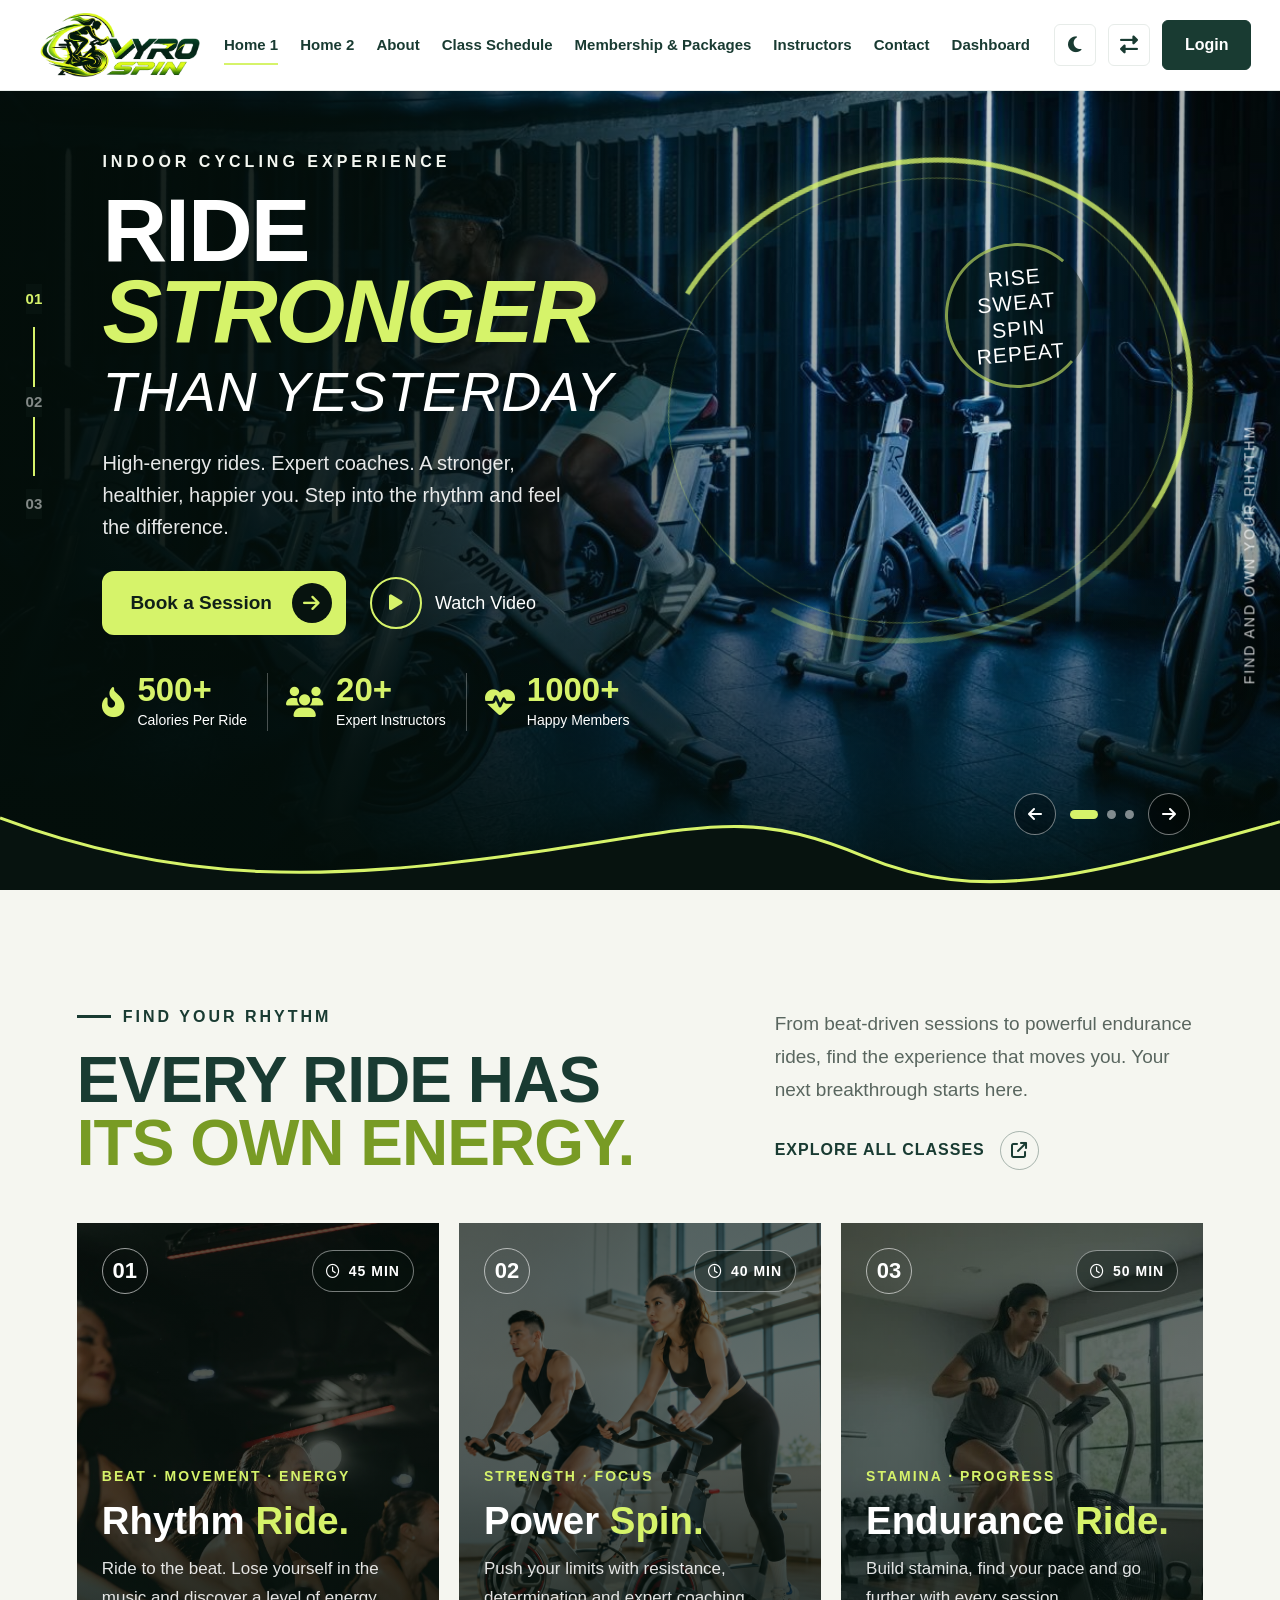
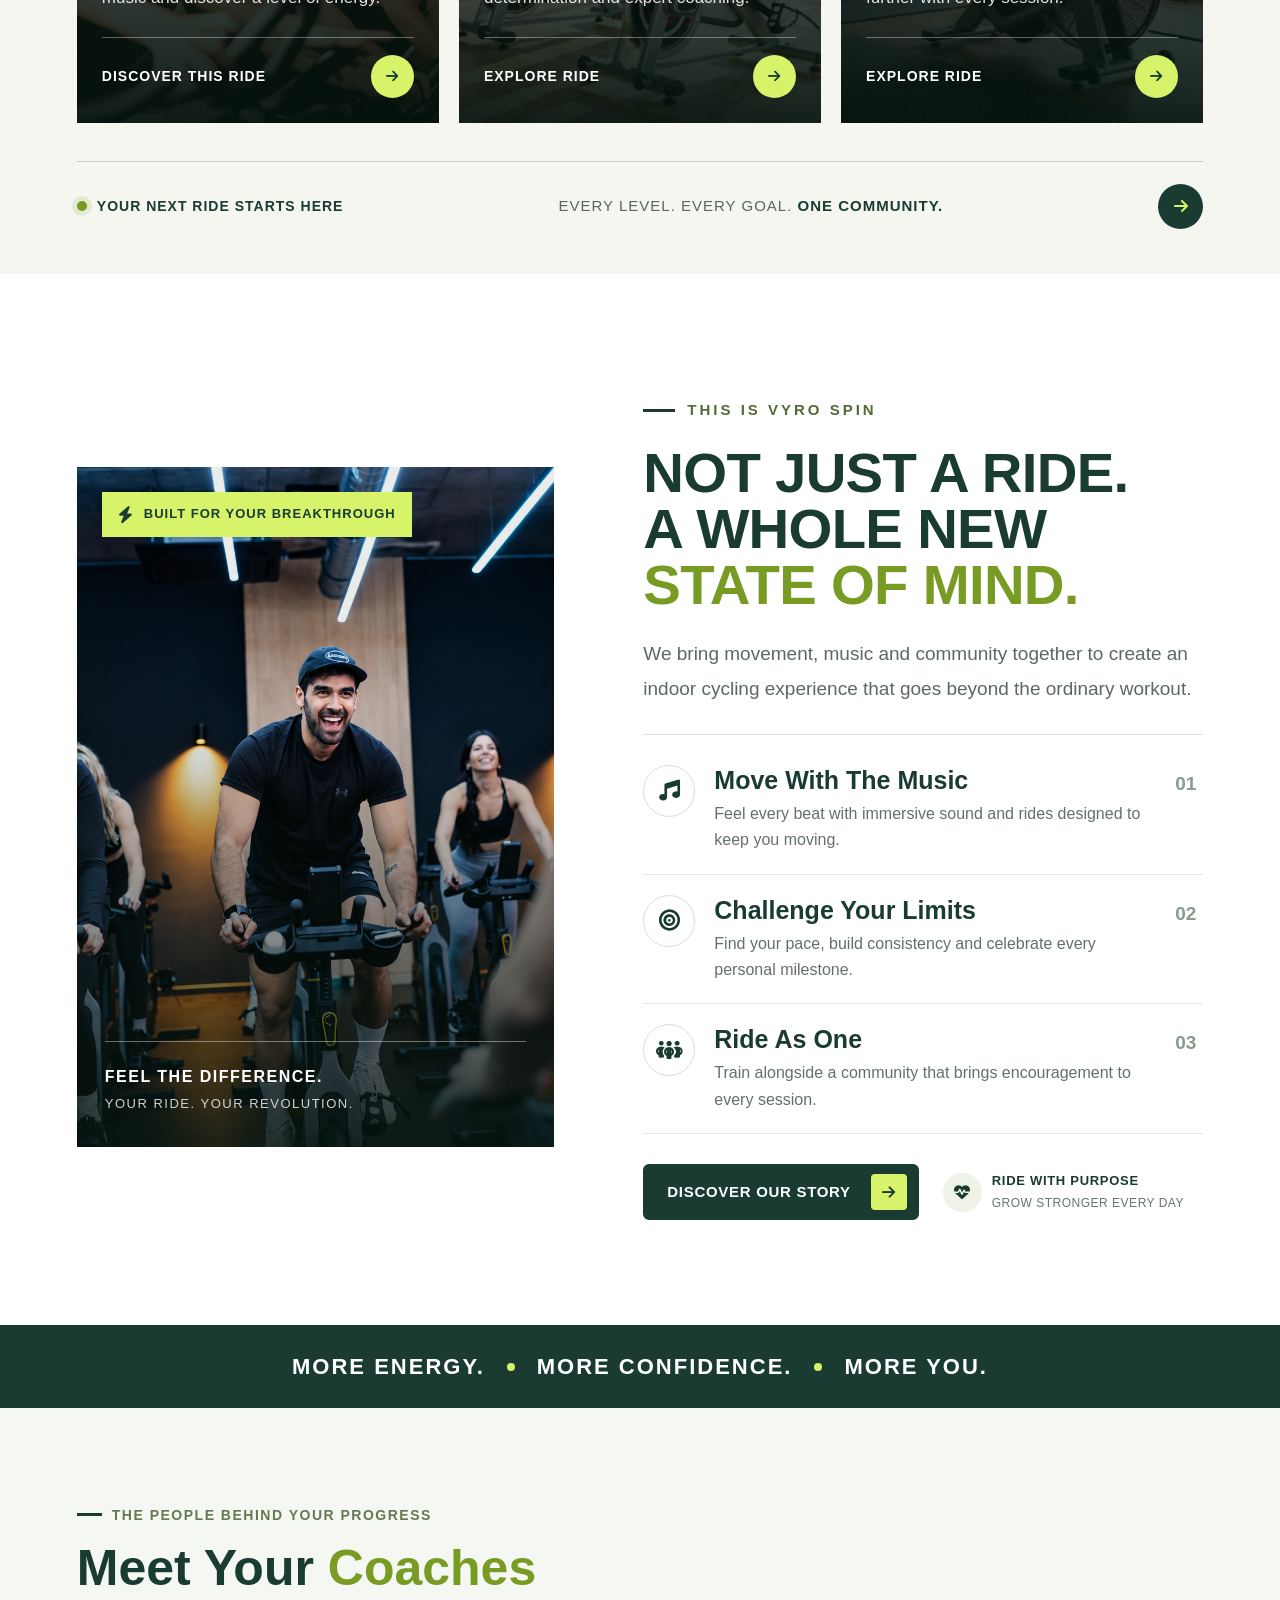
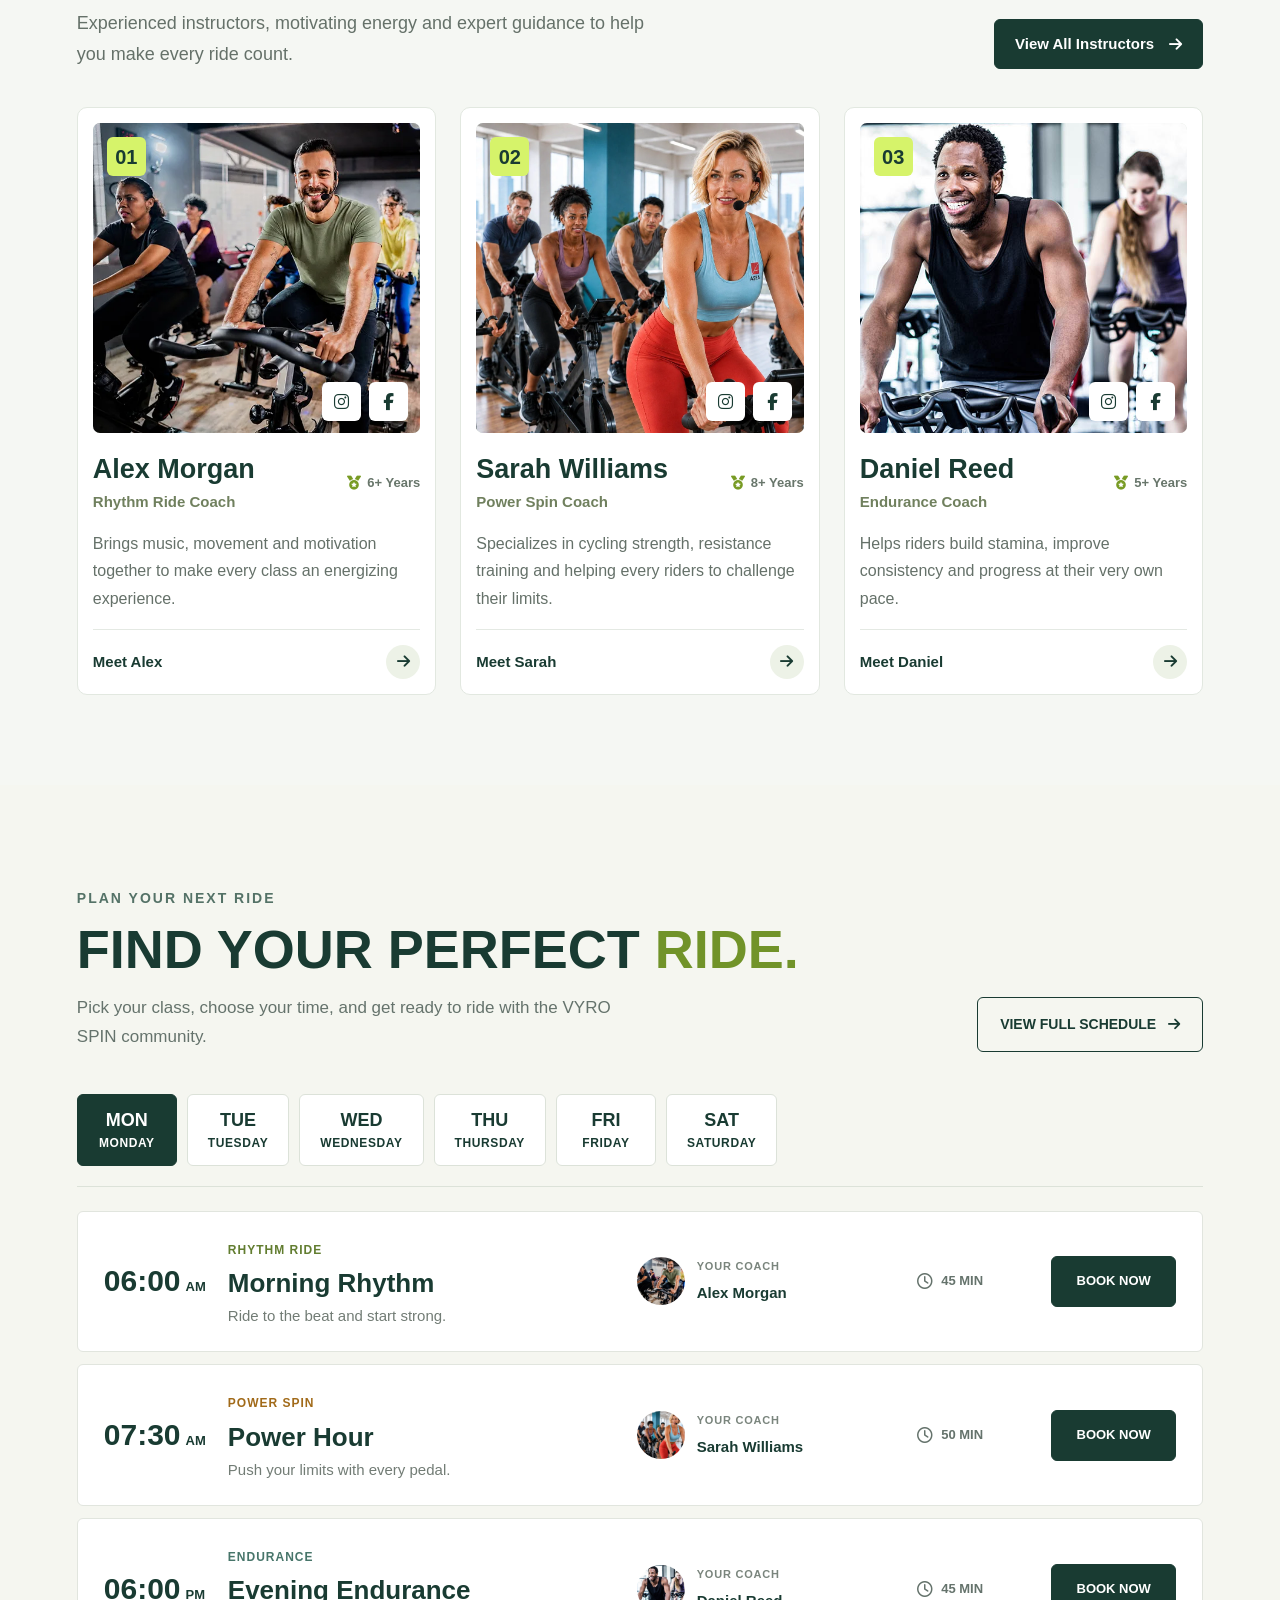
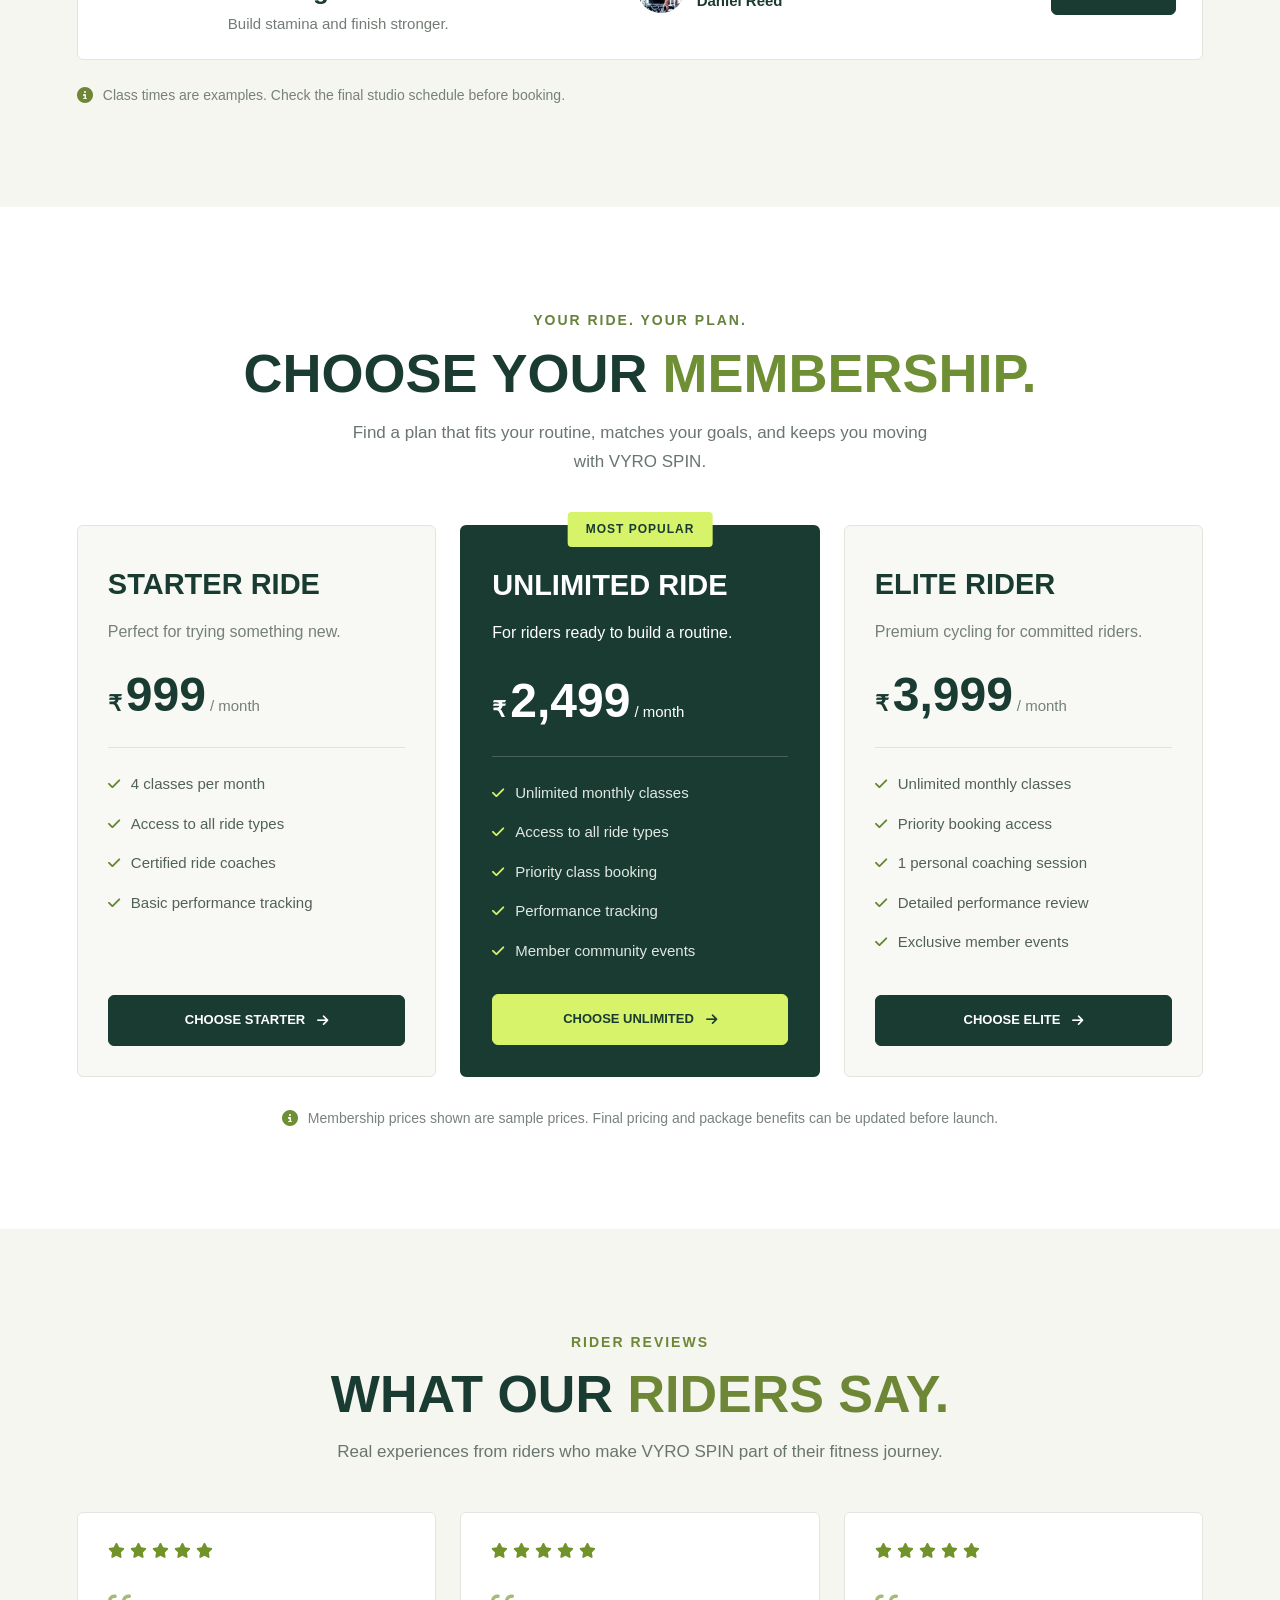
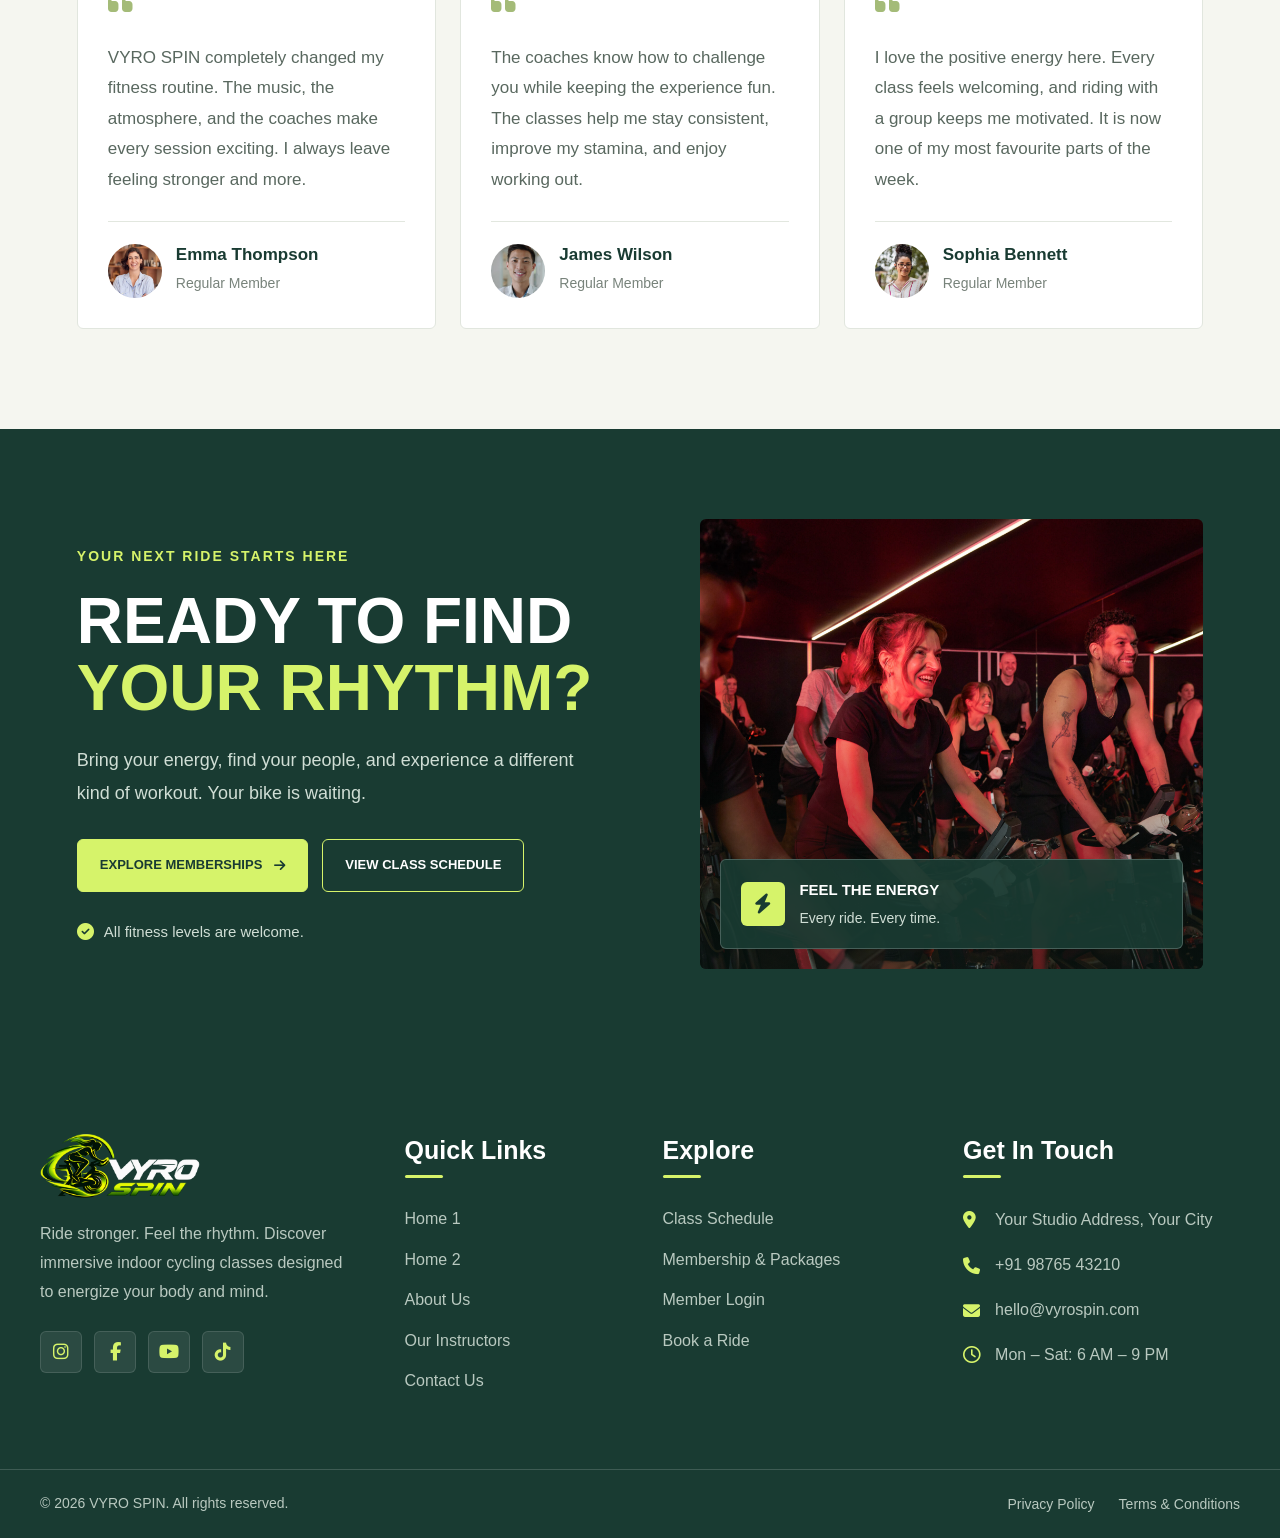
==== commit 1471b228: "Add files via upload" ====
--- a/index.html
+++ b/index.html
@@ -498,7 +498,7 @@
 
                         <p>
                             Ride to the beat. Lose yourself in the music
-                            and discover a whole new level of energy.
+                            and discover a level of energy.
                         </p>
 
                         <a href="class-schedule.html" class="vyro-exp-card-link" aria-label="Explore Rhythm Ride">
@@ -841,8 +841,8 @@
                     </div>
 
                     <p class="vyro-coach-description">
-                        Specializes in strength, resistance training
-                        and helping riders challenge their limits.
+                        Specializes in cycling strength, resistance training
+                        and helping every riders to challenge their limits.
                     </p>
 
                     <a href="instructors.html" class="vyro-coach-link">
@@ -881,7 +881,7 @@
 
                     <p class="vyro-coach-description">
                         Helps riders build stamina, improve consistency
-                        and progress at their own pace.
+                        and progress at their very own pace.
                     </p>
 
                     <a href="instructors.html" class="vyro-coach-link">
@@ -1302,7 +1302,7 @@
                 <div class="vyro-membership-card">
                     <div class="vyro-membership-top">
                         <span class="vyro-membership-plan">ELITE RIDER</span>
-                        <p>A premium experience for committed riders.</p>
+                        <p>Premium cycling for committed riders.</p>
                     </div>
 
                     <div class="vyro-membership-price">
@@ -1373,7 +1373,7 @@
                         VYRO SPIN completely changed my fitness routine.
                         The music, the atmosphere, and the coaches make
                         every session exciting. I always leave feeling
-                        stronger and more motivated.
+                        stronger and more.
                     </p>
 
                     <div class="vyro-testimonial-divider"></div>
@@ -1438,7 +1438,7 @@
                     <p class="vyro-testimonial-text">
                         I love the positive energy here. Every class
                         feels welcoming, and riding with a group keeps
-                        me motivated. It is now one of my favourite
+                        me motivated. It is now one of my most favourite
                         parts of the week.
                     </p>
 
--- a/css/style.css
+++ b/css/style.css
@@ -0,0 +1,23500 @@
+/* ==============================
+   VYRO SPIN - BASIC CSS
+================================ */
+
+:root {
+    --primary-color: #193B32;
+    --secondary-color: #D6F36A;
+
+    --heading-font: 'Barlow Condensed', sans-serif;
+    --body-font: 'Urbanist', sans-serif;
+}
+
+/* Reset */
+* {
+    margin: 0;
+    padding: 0;
+    box-sizing: border-box;
+}
+
+/* HTML */
+html {
+    scroll-behavior: smooth;
+}
+
+/* Body */
+body {
+    font-family: var(--body-font);
+    font-size: 16px;
+    font-weight: 400;
+    line-height: 1.6;
+    color: #222222;
+    background-color: #FFFFFF;
+}
+
+/* Headings */
+h1,
+h2,
+h3,
+h4,
+h5,
+h6 {
+    font-family: var(--heading-font);
+    font-weight: 600;
+    line-height: 1.2;
+    color: var(--primary-color);
+}
+
+/* Links */
+a {
+    color: inherit;
+    text-decoration: none;
+}
+
+/* Images */
+img {
+    max-width: 100%;
+    display: block;
+}
+
+/* Buttons */
+button {
+    font-family: var(--body-font);
+    font-size: 16px;
+    font-weight: 600;
+    border: none;
+    border-radius: 6px;
+    cursor: pointer;
+}
+
+/* Primary Button */
+.btn-primary {
+    background-color: var(--primary-color);
+    color: #FFFFFF;
+    padding: 12px 24px;
+}
+
+/* Secondary Button */
+.btn-secondary {
+    background-color: var(--secondary-color);
+    color: var(--primary-color);
+    padding: 12px 24px;
+}
+
+/* Selection */
+::selection {
+    background-color: var(--secondary-color);
+    color: var(--primary-color);
+}
+
+
+/* Section Heading */
+.section-heading {
+    text-align: center;
+    max-width: 750px;
+    margin: 0 auto 45px;
+}
+
+.section-subtitle {
+    display: inline-block;
+    font-family: var(--body-font);
+    font-size: 14px;
+    font-weight: 700;
+    letter-spacing: 2px;
+    text-transform: uppercase;
+    color: var(--primary-color);
+    margin-bottom: 12px;
+}
+
+.section-heading h2 {
+    font-family: var(--heading-font);
+    font-size: 46px;
+    font-weight: 600;
+    line-height: 1.2;
+    color: var(--primary-color);
+    margin-bottom: 16px;
+}
+
+.section-heading h2 span {
+    color: #789B24;
+}
+
+.section-heading p {
+    font-family: var(--body-font);
+    font-size: 17px;
+    font-weight: 400;
+    line-height: 1.7;
+    color: #666666;
+    margin: 0;
+}
+
+/* Tablet */
+@media (max-width: 768px) {
+    .section-heading {
+        margin-bottom: 35px;
+        padding: 0 15px;
+    }
+
+    .section-heading h2 {
+        font-size: 38px;
+    }
+
+    .section-heading p {
+        font-size: 16px;
+    }
+}
+
+/* Mobile */
+@media (max-width: 480px) {
+    .section-heading h2 {
+        font-size: 32px;
+    }
+
+    .section-subtitle {
+        font-size: 13px;
+        letter-spacing: 1.5px;
+    }
+}
+
+/****************************************************Header***************************************************************************/
+
+
+/* =====================================
+   VYRO SPIN HEADER
+===================================== */
+
+:root {
+    --primary-color: #193B32;
+    --secondary-color: #D6F36A;
+    --header-bg: #FFFFFF;
+    --header-text: #193B32;
+    --header-border: #E7ECE9;
+}
+
+
+.vyro-header {
+    position: fixed;
+    top: 0;
+    left: 0;
+    width: 100%;
+    z-index: 1000;
+    background: var(--header-bg);
+    border-bottom: 1px solid var(--header-border);
+    transition: background-color 0.3s ease, color 0.3s ease;
+}
+
+body {
+    padding-top: 60px;
+}
+
+.vyro-header-inner {
+    width: 100%;
+    min-height: 90px;
+    padding: 12px 40px;
+    margin: 0 auto;
+    display: flex;
+    align-items: center;
+    justify-content: space-between;
+    gap: 24px;
+}
+
+/* Logo */
+.vyro-logo {
+    display: flex;
+    align-items: center;
+    flex-shrink: 0;
+}
+
+.vyro-logo img {
+    display: block;
+    width: 160px;
+    max-height: 66px;
+    object-fit: contain;
+}
+
+/* Center Navigation */
+.vyro-nav {
+    display: flex;
+    align-items: center;
+    justify-content: center;
+    gap: 22px;
+    flex: 1;
+}
+
+.vyro-nav-link {
+    position: relative;
+    padding: 10px 0;
+    color: var(--header-text);
+    background: transparent;
+    border-radius: 0;
+    font-family: var(--body-font, 'Urbanist', sans-serif);
+    font-size: 15px;
+    font-weight: 600;
+    white-space: nowrap;
+    transition: color 0.25s ease;
+}
+
+.vyro-nav-link::after {
+    content: "";
+    position: absolute;
+    inset-inline-start: 0;
+    bottom: 2px;
+    width: 0;
+    height: 2px;
+    background: var(--secondary-color);
+    transition: width 0.25s ease;
+}
+
+.vyro-nav-link:hover,
+.vyro-nav-link.active {
+    color: var(--primary-color);
+}
+
+.vyro-nav-link:hover::after,
+.vyro-nav-link.active::after {
+    width: 100%;
+}
+
+/* Desktop Controls */
+.vyro-desktop-controls {
+    display: flex;
+    align-items: center;
+    gap: 12px;
+    flex-shrink: 0;
+}
+
+.vyro-icon-btn {
+    width: 42px;
+    height: 42px;
+    display: inline-flex;
+    align-items: center;
+    justify-content: center;
+    color: var(--primary-color);
+    background: transparent;
+    border: 1px solid var(--header-border);
+    border-radius: 6px;
+    font-size: 18px;
+    cursor: pointer;
+    transition: all 0.25s ease;
+}
+
+.vyro-icon-btn:hover {
+    background: var(--secondary-color);
+    border-color: var(--secondary-color);
+}
+
+/* Login Button */
+.vyro-login-btn {
+    min-height: 44px;
+    padding: 11px 22px;
+    display: inline-flex;
+    align-items: center;
+    justify-content: center;
+    gap: 9px;
+    background: var(--primary-color);
+    color: #FFFFFF;
+    border: 1px solid var(--primary-color);
+    border-radius: 6px;
+    font-family: var(--body-font, 'Urbanist', sans-serif);
+    font-size: 16px;
+    font-weight: 600;
+    white-space: nowrap;
+    transition: background-color 0.25s ease, color 0.25s ease;
+}
+
+.vyro-login-btn:hover {
+    background: var(--secondary-color);
+    color: var(--primary-color);
+    border-color: var(--secondary-color);
+}
+
+/* Mobile Controls: Hidden on Desktop */
+.vyro-mobile-controls {
+    display: none;
+}
+
+/* Hamburger: Hidden on Desktop */
+.vyro-menu-toggle {
+    display: none;
+    width: 46px;
+    height: 44px;
+    padding: 10px;
+    flex-shrink: 0;
+    flex-direction: column;
+    align-items: center;
+    justify-content: center;
+    gap: 6px;
+    background: var(--primary-color);
+    border: none;
+    border-radius: 6px;
+    cursor: pointer;
+}
+
+.vyro-menu-toggle span {
+    display: block;
+    width: 23px;
+    height: 2px;
+    border-radius: 2px;
+    background: var(--secondary-color);
+    transition: transform 0.25s ease, opacity 0.25s ease;
+}
+
+/* Hamburger Animation */
+.vyro-menu-toggle.is-open span:nth-child(1) {
+    transform: translateY(8px) rotate(45deg);
+}
+
+.vyro-menu-toggle.is-open span:nth-child(2) {
+    opacity: 0;
+}
+
+.vyro-menu-toggle.is-open span:nth-child(3) {
+    transform: translateY(-8px) rotate(-45deg);
+}
+
+/* =====================================
+   RESPONSIVE HEADER
+   Menu toggle up to iPad Pro 13-inch
+===================================== */
+
+@media (max-width: 1100px) {
+    .vyro-header-inner {
+        min-height: 80px;
+        padding: 12px 24px;
+        gap: 16px;
+    }
+
+    .vyro-logo img {
+        width: 155px;
+        max-height: 58px;
+    }
+
+    .vyro-menu-toggle {
+        display: flex;
+    }
+
+    .vyro-desktop-controls {
+        display: none;
+    }
+
+    .vyro-nav {
+        position: absolute;
+        top: 100%;
+        left: 0;
+        right: 0;
+        display: none;
+        flex-direction: column;
+        align-items: stretch;
+        justify-content: flex-start;
+        gap: 0;
+        width: 100%;
+        max-height: calc(100vh - 80px);
+        overflow-y: auto;
+        padding: 16px 24px 24px;
+        background: var(--header-bg);
+        border-top: 1px solid var(--header-border);
+        border-bottom: 1px solid var(--header-border);
+        box-shadow: 0 12px 24px rgba(0, 0, 0, 0.10);
+    }
+
+    .vyro-nav.is-open {
+        display: flex;
+    }
+
+    .vyro-nav-link {
+        display: block;
+        width: 100%;
+        padding: 15px 4px;
+        white-space: normal;
+        border-bottom: 1px solid var(--header-border);
+    }
+
+    .vyro-nav-link::after {
+        bottom: 0;
+    }
+
+    .vyro-mobile-controls {
+        display: flex;
+        flex-direction: column;
+        gap: 12px;
+        padding-top: 20px;
+    }
+
+    .vyro-control-btn {
+        display: flex;
+        align-items: center;
+        gap: 12px;
+        width: 100%;
+        min-height: 46px;
+        padding: 12px 14px;
+        color: var(--header-text);
+        background: transparent;
+        border: 1px solid var(--header-border);
+        border-radius: 6px;
+        font-family: var(--body-font, 'Urbanist', sans-serif);
+        font-size: 16px;
+        font-weight: 600;
+        text-align: start;
+        cursor: pointer;
+    }
+
+    .vyro-control-btn:hover {
+        background: var(--secondary-color);
+        color: var(--primary-color);
+    }
+
+    .vyro-mobile-controls .vyro-login-btn {
+        width: 100%;
+        margin-top: 2px;
+    }
+}
+
+/* Mobile */
+@media (max-width: 480px) {
+    .vyro-header-inner {
+        min-height: 72px;
+        padding: 10px 16px;
+        gap: 12px;
+    }
+
+    .vyro-logo img {
+        width: 135px;
+        max-height: 50px;
+    }
+
+    .vyro-menu-toggle {
+        width: 44px;
+        height: 42px;
+    }
+
+    .vyro-nav {
+        padding: 12px 18px 22px;
+        max-height: calc(100vh - 72px);
+    }
+}
+
+/* =====================================
+   DARK MODE
+===================================== */
+
+html.dark-mode {
+    color-scheme: dark;
+    --header-bg: #14231F;
+    --header-text: #F3F7F4;
+    --header-border: #30453D;
+}
+
+html.dark-mode .vyro-nav-link:hover,
+html.dark-mode .vyro-nav-link.active {
+    color: var(--secondary-color);
+}
+
+html.dark-mode .vyro-icon-btn {
+    color: var(--secondary-color);
+    border-color: var(--header-border);
+}
+
+html.dark-mode .vyro-icon-btn:hover {
+    color: var(--primary-color);
+}
+
+html.dark-mode .vyro-control-btn {
+    color: var(--header-text);
+    border-color: var(--header-border);
+}
+
+html.dark-mode .vyro-control-btn:hover {
+    color: var(--primary-color);
+}
+
+html.dark-mode body {
+    background-color: #14231F;
+    color: #F3F7F4;
+}
+
+/* =====================================
+   RTL LAYOUT
+===================================== */
+
+html[dir="rtl"] .vyro-header-inner {
+    direction: rtl;
+}
+
+html[dir="rtl"] .vyro-nav {
+    direction: rtl;
+}
+
+html[dir="rtl"] .vyro-mobile-controls,
+html[dir="rtl"] .vyro-control-btn {
+    direction: rtl;
+}
+
+html[dir="rtl"] .vyro-control-btn {
+    text-align: right;
+}
+
+html[dir="rtl"] .vyro-nav-link {
+    text-align: right;
+}
+
+/* Keep controls correctly aligned in RTL */
+html[dir="rtl"] .vyro-desktop-controls {
+    direction: ltr;
+}
+
+/****************************************************Footer******************************************************/
+
+
+/* =====================================
+   VYRO SPIN - FOOTER
+===================================== */
+
+.vyro-footer {
+    --footer-bg: #193B32;
+    --footer-text: #E4EBE6;
+    --footer-muted: #B9C9C0;
+
+    background: var(--footer-bg);
+    color: var(--footer-text);
+    font-family: var(--body-font, 'Urbanist', sans-serif);
+}
+
+/* Main Footer */
+.vyro-footer-main {
+    padding: 75px 40px 60px;
+}
+
+.vyro-footer-container {
+    max-width: 1440px;
+    margin: 0 auto;
+    display: grid;
+    grid-template-columns: 1.5fr 1fr 1.2fr 1.3fr;
+    gap: 45px;
+}
+
+/* Brand */
+.vyro-footer-brand {
+    max-width: 340px;
+}
+
+.vyro-footer-logo {
+    display: inline-flex;
+    margin-bottom: 22px;
+}
+
+.vyro-footer-logo img {
+    width: 160px;
+    max-height: 90px;
+    object-fit: contain;
+    object-position: left center;
+}
+
+.vyro-footer-brand p {
+    margin-bottom: 24px;
+    color: var(--footer-muted);
+    font-size: 16px;
+    line-height: 1.8;
+    font-weight: 400;
+}
+
+/* Social Icons */
+.vyro-footer-socials {
+    display: flex;
+    flex-wrap: wrap;
+    gap: 12px;
+}
+
+.vyro-footer-socials a {
+    width: 42px;
+    height: 42px;
+    display: inline-flex;
+    align-items: center;
+    justify-content: center;
+    background: rgba(255, 255, 255, 0.08);
+    color: var(--secondary-color);
+    border: 1px solid rgba(255, 255, 255, 0.12);
+    border-radius: 6px;
+    font-size: 18px;
+    transition: background 0.25s ease,
+        color 0.25s ease,
+        transform 0.25s ease;
+}
+
+.vyro-footer-socials a:hover {
+    background: var(--secondary-color);
+    color: var(--primary-color);
+    transform: translateY(-3px);
+}
+
+/* Footer Headings */
+.vyro-footer-column h3 {
+    position: relative;
+    display: inline-block;
+    margin-bottom: 28px;
+    padding-bottom: 12px;
+    color: #FFFFFF;
+    font-family: var(--heading-font, 'Barlow Condensed', sans-serif);
+    font-size: 25px;
+    font-weight: 600;
+    line-height: 1.3;
+}
+
+.vyro-footer-column h3::after {
+    content: "";
+    position: absolute;
+    bottom: 0;
+    left: 0;
+    width: 38px;
+    height: 3px;
+    background: var(--secondary-color);
+    border-radius: 3px;
+}
+
+/* Footer Links */
+.vyro-footer-column ul {
+    list-style: none;
+    padding: 0;
+    margin: 0;
+}
+
+.vyro-footer-column li {
+    margin-bottom: 15px;
+}
+
+.vyro-footer-column a {
+    color: var(--footer-muted);
+    font-size: 16px;
+    font-weight: 400;
+    line-height: 1.6;
+    text-decoration: none;
+    transition: color 0.25s ease,
+        padding 0.25s ease;
+}
+
+.vyro-footer-column li a:hover {
+    color: var(--secondary-color);
+    padding-left: 5px;
+}
+
+/* Contact Details */
+.vyro-footer-contact p {
+    display: flex;
+    align-items: flex-start;
+    gap: 13px;
+    margin: 0 0 19px;
+    color: var(--footer-muted);
+    font-size: 16px;
+    line-height: 1.7;
+}
+
+.vyro-footer-contact p>i {
+    width: 19px;
+    margin-top: 5px;
+    flex-shrink: 0;
+    color: var(--secondary-color);
+    font-size: 17px;
+}
+
+.vyro-footer-contact p a {
+    overflow-wrap: anywhere;
+}
+
+.vyro-footer-contact p a:hover {
+    color: var(--secondary-color);
+}
+
+/* Footer Bottom */
+.vyro-footer-bottom {
+    border-top: 1px solid rgba(255, 255, 255, 0.16);
+    padding: 22px 40px;
+}
+
+.vyro-footer-bottom-inner {
+    max-width: 1440px;
+    margin: 0 auto;
+    display: flex;
+    align-items: center;
+    justify-content: space-between;
+    gap: 22px;
+}
+
+.vyro-footer-bottom p {
+    margin: 0;
+    color: var(--footer-muted);
+    font-size: 14px;
+    line-height: 1.7;
+}
+
+.vyro-footer-legal {
+    display: flex;
+    align-items: center;
+    flex-wrap: wrap;
+    gap: 24px;
+}
+
+.vyro-footer-legal a {
+    color: var(--footer-muted);
+    font-size: 14px;
+    text-decoration: none;
+    transition: color 0.25s ease;
+}
+
+.vyro-footer-legal a:hover {
+    color: var(--secondary-color);
+}
+
+/* =====================================
+   FOOTER RESPONSIVE
+===================================== */
+
+/* iPad Pro / Tablet Landscape */
+@media (max-width: 1024px) {
+    .vyro-footer-main {
+        padding: 60px 28px 45px;
+    }
+
+    .vyro-footer-container {
+        grid-template-columns: repeat(2, minmax(0, 1fr));
+        column-gap: 40px;
+        row-gap: 42px;
+    }
+
+    .vyro-footer-brand {
+        max-width: 100%;
+    }
+
+    .vyro-footer-bottom {
+        padding: 22px 28px;
+    }
+
+    .vyro-footer-bottom-inner {
+        flex-wrap: wrap;
+    }
+}
+
+/* iPad Mini / Tablet Portrait */
+@media (max-width: 768px) {
+    .vyro-footer-main {
+        padding: 50px 24px 38px;
+    }
+
+    .vyro-footer-container {
+        gap: 35px 28px;
+    }
+
+    .vyro-footer-logo img {
+        width: 185px;
+    }
+
+    .vyro-footer-column h3 {
+        font-size: 23px;
+        margin-bottom: 22px;
+    }
+
+    .vyro-footer-bottom-inner {
+        justify-content: space-between;
+    }
+}
+
+/* Mobile */
+@media (max-width: 480px) {
+    .vyro-footer-main {
+        padding: 42px 20px 30px;
+    }
+
+    .vyro-footer-container {
+        grid-template-columns: minmax(0, 1fr);
+        gap: 32px;
+    }
+
+    .vyro-footer-brand p {
+        max-width: 360px;
+    }
+
+    .vyro-footer-column h3 {
+        margin-bottom: 20px;
+    }
+
+    .vyro-footer-bottom {
+        padding: 22px 20px;
+    }
+
+    .vyro-footer-bottom-inner {
+        flex-direction: column;
+        align-items: flex-start;
+        gap: 18px;
+    }
+
+    .vyro-footer-legal {
+        gap: 14px 20px;
+    }
+
+}
+
+/* =====================================
+   RTL SUPPORT
+===================================== */
+
+html[dir="rtl"] .vyro-footer {
+    direction: rtl;
+    text-align: right;
+}
+
+html[dir="rtl"] .vyro-footer-column h3::after {
+    left: auto;
+    right: 0;
+}
+
+html[dir="rtl"] .vyro-footer-logo img {
+    object-position: right center;
+}
+
+html[dir="rtl"] .vyro-footer-column li a:hover {
+    padding-left: 0;
+    padding-right: 5px;
+}
+
+html[dir="rtl"] .vyro-footer-contact p {
+    text-align: right;
+}
+
+html[dir="rtl"] .vyro-footer-bottom-inner {
+    direction: rtl;
+}
+
+/* Footer retains its dark brand background in dark mode */
+html.dark-mode .vyro-footer {
+    --footer-bg: #10251F;
+}
+
+/***************************************************Home page 1***********************************************************************/
+
+
+/* ==========================================
+   VYRO SPIN — HERO SLIDER FIX
+   Append this block at the END of style.css
+========================================== */
+
+.vyro-hero {
+    --hero-green: #193B32;
+    --hero-lime: #D6F36A;
+
+    position: relative;
+    isolation: isolate;
+    width: 100%;
+    height: 830px;
+    min-height: 760px;
+    overflow: hidden;
+    background: #07130F;
+    color: #fff;
+    font-family: var(--body-font, 'Urbanist', sans-serif);
+}
+
+.vyro-hero *,
+.vyro-hero *::before,
+.vyro-hero *::after {
+    box-sizing: border-box;
+}
+
+.vyro-hero-slides {
+    position: relative;
+    width: 100%;
+    height: 100%;
+}
+
+.vyro-hero-slide {
+    position: absolute;
+    inset: 0;
+    z-index: 0;
+    overflow: hidden;
+    opacity: 0;
+    visibility: hidden;
+    pointer-events: none;
+    transition: opacity 0.7s ease, visibility 0.7s ease;
+}
+
+.vyro-hero-slide.active {
+    z-index: 1;
+    opacity: 1;
+    visibility: visible;
+    pointer-events: auto;
+}
+
+.vyro-hero-bg {
+    position: absolute;
+    inset: 0;
+    z-index: -2;
+    display: block;
+    width: 100%;
+    height: 100%;
+    max-width: none;
+    object-fit: cover;
+    object-position: center 35%;
+    transform: scale(1.08);
+    transition: transform 6s ease;
+}
+
+.vyro-hero-slide.active .vyro-hero-bg {
+    transform: scale(1);
+}
+
+.vyro-hero-overlay {
+    position: absolute;
+    inset: 0;
+    z-index: -1;
+    background:
+        linear-gradient(90deg,
+            rgba(3, 14, 10, .96) 0%,
+            rgba(3, 14, 10, .88) 27%,
+            rgba(3, 14, 10, .58) 48%,
+            rgba(3, 14, 10, .18) 75%,
+            rgba(3, 14, 10, .38) 100%),
+        linear-gradient(0deg,
+            rgba(3, 14, 10, .85) 0%,
+            transparent 45%);
+}
+
+.vyro-hero-content {
+    position: relative;
+    z-index: 2;
+    width: 100%;
+    height: 100%;
+    padding: 65px 8% 120px;
+}
+
+/* Slide numbers */
+
+.vyro-slide-number {
+    position: absolute;
+    top: 27%;
+    left: 2%;
+    z-index: 5;
+    display: flex;
+    flex-direction: column;
+    align-items: center;
+    justify-content: space-between;
+    height: 235px;
+}
+
+.vyro-slide-number>span {
+    position: relative;
+    z-index: 2;
+    padding: 3px 0;
+    background: #07130F;
+    color: rgba(255, 255, 255, .5);
+    font-size: 15px;
+    font-weight: 600;
+}
+
+.vyro-slide-number>span.is-active {
+    color: var(--hero-lime);
+}
+
+.vyro-slide-track {
+    position: absolute;
+    top: 43px;
+    bottom: 43px;
+    left: 50%;
+    z-index: 1;
+    width: 2px;
+    background: rgba(255, 255, 255, .3);
+    transform: translateX(-50%);
+}
+
+.vyro-slide-track span {
+    display: block;
+    width: 100%;
+    height: 0;
+    background: var(--hero-lime);
+    transition: height .4s ease;
+}
+
+/* Hero text */
+
+.vyro-hero-copy {
+    position: relative;
+    z-index: 4;
+    width: 53%;
+    max-width: 680px;
+    padding-top: 25px;
+}
+
+.vyro-eyebrow {
+    display: block;
+    margin-bottom: 16px;
+    color: #F4F7F1;
+    font-size: 16px;
+    font-weight: 600;
+    letter-spacing: 4px;
+    line-height: 1.5;
+}
+
+.vyro-hero-copy h1,
+.vyro-hero-copy h2 {
+    display: flex;
+    flex-direction: column;
+    align-items: flex-start;
+    margin: 0 0 22px;
+    color: #fff;
+    font-family: var(--heading-font, 'Barlow Condensed', sans-serif);
+    font-size: clamp(66px, 7vw, 102px);
+    font-weight: 700;
+    line-height: .9;
+    letter-spacing: -2px;
+    text-transform: uppercase;
+}
+
+.vyro-highlight {
+    color: var(--hero-lime);
+    font-style: italic;
+}
+
+.vyro-outline-text {
+    margin-top: 10px;
+    color: #fff;
+    font-size: .62em;
+    font-weight: 500;
+    font-style: italic;
+    letter-spacing: 1px;
+    line-height: 1.15;
+    white-space: normal;
+}
+
+.vyro-hero-copy>p {
+    max-width: 480px;
+    margin: 0 0 28px;
+    color: rgba(255, 255, 255, .9);
+    font-size: 20px;
+    font-weight: 400;
+    line-height: 1.6;
+}
+
+/* Text animation */
+
+.vyro-hero-slide.active .vyro-hero-copy>* {
+    animation: vyroHeroReveal .65s ease both;
+}
+
+.vyro-hero-slide.active .vyro-hero-copy>*:nth-child(1) {
+    animation-delay: .1s;
+}
+
+.vyro-hero-slide.active .vyro-hero-copy>*:nth-child(2) {
+    animation-delay: .2s;
+}
+
+.vyro-hero-slide.active .vyro-hero-copy>*:nth-child(3) {
+    animation-delay: .3s;
+}
+
+.vyro-hero-slide.active .vyro-hero-copy>*:nth-child(4) {
+    animation-delay: .4s;
+}
+
+.vyro-hero-slide.active .vyro-hero-copy>*:nth-child(5) {
+    animation-delay: .5s;
+}
+
+@keyframes vyroHeroReveal {
+    from {
+        opacity: 0;
+        transform: translateY(20px);
+    }
+
+    to {
+        opacity: 1;
+        transform: translateY(0);
+    }
+}
+
+/* Hero buttons */
+
+.vyro-hero-actions {
+    display: flex;
+    flex-wrap: wrap;
+    align-items: center;
+    gap: 24px;
+    margin-bottom: 38px;
+}
+
+.vyro-book-btn {
+    min-height: 62px;
+    display: inline-flex;
+    align-items: center;
+    justify-content: space-between;
+    gap: 20px;
+    padding: 10px 12px 10px 26px;
+    border: 2px solid var(--hero-lime);
+    border-radius: 12px;
+    background: var(--hero-lime);
+    color: #102018;
+    font-size: 19px;
+    font-weight: 700;
+    white-space: nowrap;
+    transition: background .3s ease, color .3s ease;
+}
+
+.vyro-btn-arrow {
+    width: 40px;
+    height: 40px;
+    display: inline-flex;
+    align-items: center;
+    justify-content: center;
+    flex-shrink: 0;
+    border-radius: 50%;
+    background: #07130F;
+    color: var(--hero-lime);
+    transition: transform .3s ease;
+}
+
+.vyro-book-btn:hover {
+    background: transparent;
+    color: var(--hero-lime);
+}
+
+.vyro-book-btn:hover .vyro-btn-arrow {
+    transform: translateX(4px);
+}
+
+.vyro-watch-btn {
+    display: inline-flex;
+    align-items: center;
+    gap: 13px;
+    color: #fff;
+    font-size: 18px;
+    font-weight: 500;
+    white-space: nowrap;
+}
+
+.vyro-play-icon {
+    width: 52px;
+    height: 52px;
+    display: inline-flex;
+    align-items: center;
+    justify-content: center;
+    flex-shrink: 0;
+    border: 2px solid var(--hero-lime);
+    border-radius: 50%;
+    color: var(--hero-lime);
+    transition: background .3s ease, color .3s ease;
+}
+
+.vyro-watch-btn:hover .vyro-play-icon {
+    background: var(--hero-lime);
+    color: #07130F;
+}
+
+/* Statistics */
+
+.vyro-hero-stats {
+    display: flex;
+    flex-wrap: wrap;
+    align-items: center;
+    gap: 18px;
+    width: fit-content;
+    max-width: 100%;
+}
+
+.vyro-stat {
+    display: flex;
+    align-items: center;
+    gap: 12px;
+    min-height: 58px;
+    padding-right: 20px;
+    border-right: 1px solid rgba(255, 255, 255, .28);
+}
+
+.vyro-stat:last-child {
+    padding-right: 0;
+    border-right: 0;
+}
+
+.vyro-stat>i {
+    flex-shrink: 0;
+    color: var(--hero-lime);
+    font-size: 30px;
+}
+
+.vyro-stat>div {
+    display: flex;
+    flex-direction: column;
+    gap: 5px;
+}
+
+.vyro-stat strong {
+    color: var(--hero-lime);
+    font-family: var(--heading-font, 'Barlow Condensed', sans-serif);
+    font-size: 33px;
+    font-weight: 600;
+    line-height: 1;
+    white-space: nowrap;
+}
+
+.vyro-stat span {
+    color: #fff;
+    font-size: 14px;
+    line-height: 1.4;
+}
+
+/* Decorative orbit */
+
+.vyro-hero-visual {
+    position: absolute;
+    top: 0;
+    right: 0;
+    z-index: 2;
+    width: 55%;
+    height: 100%;
+    pointer-events: none;
+}
+
+.vyro-orbit {
+    position: absolute;
+    top: 12%;
+    left: 10%;
+    width: 78%;
+    height: 58%;
+    border: 5px solid var(--hero-lime);
+    border-left-color: transparent;
+    border-bottom-color: rgba(214, 243, 106, .35);
+    border-radius: 50%;
+    transform: rotate(-15deg);
+    filter: drop-shadow(0 0 12px rgba(214, 243, 106, .4));
+    opacity: .8;
+}
+
+.vyro-orbit::before {
+    content: "";
+    position: absolute;
+    inset: 15px;
+    border: 1px solid rgba(214, 243, 106, .4);
+    border-radius: 50%;
+}
+
+.vyro-orbit-label {
+    position: absolute;
+    top: 22%;
+    right: 27%;
+    width: 145px;
+    height: 145px;
+    display: flex;
+    flex-direction: column;
+    align-items: center;
+    justify-content: center;
+    border: 3px solid rgba(214, 243, 106, .6);
+    border-right-color: transparent;
+    border-radius: 50%;
+    background: rgba(5, 20, 14, .45);
+    transform: rotate(-5deg);
+}
+
+.vyro-orbit-label span {
+    color: #fff;
+    font-family: var(--heading-font, 'Barlow Condensed', sans-serif);
+    font-size: 21px;
+    font-weight: 500;
+    line-height: 1.2;
+    letter-spacing: 1px;
+}
+
+.vyro-vertical-caption {
+    position: absolute;
+    top: 44%;
+    right: 1.5%;
+    z-index: 5;
+    color: rgba(255, 255, 255, .8);
+    font-size: 14px;
+    letter-spacing: 2px;
+    writing-mode: vertical-rl;
+    transform: rotate(180deg);
+}
+
+/* Bottom wave */
+
+.vyro-hero-wave {
+    position: absolute;
+    right: 0;
+    bottom: -1px;
+    left: 0;
+    z-index: 4;
+    width: 100%;
+    height: 100px;
+    pointer-events: none;
+}
+
+.vyro-hero-wave svg {
+    display: block;
+    width: 100%;
+    height: 100%;
+}
+
+.vyro-wave-fill {
+    fill: #07130F;
+}
+
+.vyro-wave-line {
+    fill: none;
+    stroke: var(--hero-lime);
+    stroke-width: 4;
+}
+
+/* Slider controls */
+
+.vyro-slider-controls {
+    position: absolute;
+    right: 7%;
+    bottom: 55px;
+    z-index: 10;
+    display: flex;
+    align-items: center;
+    gap: 14px;
+}
+
+.vyro-slide-prev,
+.vyro-slide-next {
+    width: 42px;
+    height: 42px;
+    display: inline-flex;
+    align-items: center;
+    justify-content: center;
+    border: 1px solid rgba(255, 255, 255, .45);
+    border-radius: 50%;
+    background: rgba(0, 0, 0, .35);
+    color: #fff;
+    cursor: pointer;
+    transition: background .25s ease, color .25s ease;
+}
+
+.vyro-slide-prev:hover,
+.vyro-slide-next:hover {
+    border-color: var(--hero-lime);
+    background: var(--hero-lime);
+    color: #07130F;
+}
+
+.vyro-slide-dots {
+    display: flex;
+    align-items: center;
+    gap: 9px;
+}
+
+.vyro-slide-dots button {
+    width: 9px;
+    height: 9px;
+    padding: 0;
+    border: 0;
+    border-radius: 20px;
+    background: rgba(255, 255, 255, .5);
+    cursor: pointer;
+    transition: width .3s ease, background .3s ease;
+}
+
+.vyro-slide-dots button.active {
+    width: 28px;
+    background: var(--hero-lime);
+}
+
+
+/* Dark mode compatibility */
+
+html.dark-mode .vyro-hero {
+    background: #07130F;
+    color: #fff;
+}
+
+/* RTL support */
+
+html[dir="rtl"] .vyro-hero-copy {
+    direction: rtl;
+}
+
+html[dir="rtl"] .vyro-hero-copy h1,
+html[dir="rtl"] .vyro-hero-copy h2 {
+    align-items: flex-start;
+}
+
+html[dir="rtl"] .vyro-slide-number {
+    left: auto;
+    right: 2%;
+}
+
+html[dir="rtl"] .vyro-vertical-caption {
+    right: auto;
+    left: 1.5%;
+}
+
+html[dir="rtl"] .vyro-slider-controls {
+    right: auto;
+    left: 7%;
+}
+
+html[dir="rtl"] .vyro-stat {
+    padding-right: 0;
+    padding-left: 15px;
+    border-right: 0;
+    border-left: 1px solid rgba(255, 255, 255, .25);
+}
+
+html[dir="rtl"] .vyro-stat:last-child {
+    padding-left: 0;
+    border-left: 0;
+}
+
+@media (prefers-reduced-motion: reduce) {
+
+    .vyro-hero *,
+    .vyro-hero *::before,
+    .vyro-hero *::after {
+        animation: none !important;
+        transition: none !important;
+    }
+}
+
+
+/* =========================================
+   VYRO SPIN - SECTION 2
+   OUR RIDE EXPERIENCES
+========================================= */
+
+.vyro-experiences {
+    --exp-green: #193B32;
+    --exp-lime: #D6F36A;
+    --exp-cream: #F5F6F0;
+
+    position: relative;
+    overflow: hidden;
+    padding: 110px 6% 45px;
+    background: var(--exp-cream);
+    color: var(--exp-green);
+    font-family: var(--body-font, 'Urbanist', sans-serif);
+}
+
+.vyro-exp-container {
+    width: 100%;
+    max-width: 1440px;
+    margin: 0 auto;
+}
+
+/* Heading Layout */
+
+.vyro-exp-heading {
+    display: grid;
+    grid-template-columns: 1.2fr 0.8fr;
+    align-items: end;
+    gap: 55px;
+    margin-bottom: 48px;
+}
+
+.vyro-exp-eyebrow {
+    display: inline-flex;
+    align-items: center;
+    gap: 12px;
+    margin-bottom: 20px;
+    color: var(--exp-green);
+    font-size: 16px;
+    font-weight: 700;
+    letter-spacing: 3px;
+}
+
+.vyro-exp-eyebrow-line {
+    display: inline-block;
+    width: 34px;
+    height: 3px;
+    background: var(--exp-green);
+}
+
+.vyro-exp-heading-left h2 {
+    margin: 0;
+    color: var(--exp-green);
+    font-family: var(--heading-font, 'Barlow Condensed', sans-serif);
+    font-size: clamp(44px, 5vw, 70px);
+    font-weight: 700;
+    line-height: 0.98;
+    letter-spacing: -1px;
+}
+
+.vyro-exp-heading-left h2 span {
+    color: #789B24;
+}
+
+.vyro-exp-heading-right {
+    max-width: 440px;
+    justify-self: end;
+    padding-bottom: 5px;
+}
+
+.vyro-exp-heading-right p {
+    margin: 0 0 24px;
+    color: #59665F;
+    font-size: 19px;
+    font-weight: 400;
+    line-height: 1.75;
+}
+
+.vyro-exp-view-link {
+    display: inline-flex;
+    align-items: center;
+    gap: 15px;
+    color: var(--exp-green);
+    font-size: 16px;
+    font-weight: 700;
+    letter-spacing: 1px;
+}
+
+.vyro-exp-link-arrow {
+    width: 39px;
+    height: 39px;
+    display: inline-flex;
+    align-items: center;
+    justify-content: center;
+    border: 1px solid rgba(25, 59, 50, 0.35);
+    border-radius: 50%;
+    transition: background 0.3s ease,
+        color 0.3s ease,
+        transform 0.3s ease;
+}
+
+.vyro-exp-view-link:hover .vyro-exp-link-arrow {
+    background: var(--exp-green);
+    color: #fff;
+    transform: translate(3px, -3px);
+}
+
+.vyro-exp-grid {
+    display: grid;
+    grid-template-columns: repeat(3, minmax(0, 1fr));
+    gap: 20px;
+    align-items: stretch;
+}
+
+.vyro-exp-card,
+.vyro-exp-featured,
+.vyro-exp-small {
+    width: 100%;
+    height: 500px;
+    min-height: 500px;
+    margin-top: 0;
+}
+
+.vyro-exp-card {
+    position: relative;
+    isolation: isolate;
+    display: flex;
+    flex-direction: column;
+    justify-content: space-between;
+    min-width: 0;
+    min-height: 490px;
+    overflow: hidden;
+    padding: 25px;
+    background: var(--exp-green);
+    color: #fff;
+}
+
+.vyro-exp-featured {
+    min-height: 535px;
+}
+
+.vyro-exp-small {
+    margin-top: 42px;
+}
+
+.vyro-exp-image {
+    position: absolute;
+    inset: 0;
+    z-index: -2;
+    width: 100%;
+    height: 100%;
+    max-width: none;
+    object-fit: cover;
+    object-position: center;
+    transition: transform 0.7s ease;
+}
+
+.vyro-exp-card:hover .vyro-exp-image {
+    transform: scale(1.06);
+}
+
+.vyro-exp-card-overlay {
+    position: absolute;
+    inset: 0;
+    z-index: -1;
+    background: linear-gradient(180deg,
+            rgba(5, 18, 13, 0.65) 0%,
+            rgba(5, 18, 13, 0.62) 30%,
+            rgba(5, 18, 13, 0.65) 50%,
+            rgba(5, 18, 13, 0.94) 100%);
+}
+
+.vyro-exp-card-top {
+    display: flex;
+    align-items: center;
+    justify-content: space-between;
+    gap: 12px;
+}
+
+.vyro-exp-number {
+    display: inline-flex;
+    align-items: center;
+    justify-content: center;
+    width: 46px;
+    height: 46px;
+    border: 1px solid rgba(255, 255, 255, 0.6);
+    border-radius: 50%;
+    color: #fff;
+    font-family: var(--heading-font, 'Barlow Condensed', sans-serif);
+    font-size: 22px;
+    font-weight: 600;
+}
+
+.vyro-exp-duration {
+    display: inline-flex;
+    align-items: center;
+    gap: 8px;
+    padding: 9px 13px;
+    border: 1px solid rgba(255, 255, 255, 0.45);
+    border-radius: 30px;
+    background: rgba(5, 18, 13, 0.4);
+    color: #fff;
+    font-size: 14px;
+    font-weight: 700;
+    letter-spacing: 1px;
+}
+
+.vyro-exp-card-content {
+    position: relative;
+    z-index: 2;
+    padding-top: 45px;
+}
+
+.vyro-exp-category {
+    display: block;
+    margin-bottom: 13px;
+    color: var(--exp-lime);
+    font-size: 14px;
+    font-weight: 700;
+    letter-spacing: 2px;
+    line-height: 1.6;
+}
+
+.vyro-exp-card-content h3 {
+    margin: 0 0 14px;
+    color: #fff;
+    font-family: var(--heading-font, 'Barlow Condensed', sans-serif);
+    font-size: clamp(32px, 3vw, 43px);
+    font-weight: 700;
+    line-height: 1.05;
+}
+
+.vyro-exp-featured .vyro-exp-card-content h3 {
+    font-size: clamp(42px, 4vw, 58px);
+}
+
+.vyro-exp-card-content h3 span {
+    color: var(--exp-lime);
+}
+
+.vyro-exp-card-content p {
+    max-width: 390px;
+    margin: 0 0 24px;
+    color: rgba(255, 255, 255, 0.88);
+    font-size: 17px;
+    font-weight: 400;
+    line-height: 1.7;
+}
+
+.vyro-exp-card-link {
+    display: flex;
+    align-items: center;
+    justify-content: space-between;
+    gap: 12px;
+    padding-top: 17px;
+    border-top: 1px solid rgba(255, 255, 255, 0.35);
+    color: #fff;
+    font-size: 14px;
+    font-weight: 700;
+    letter-spacing: 1px;
+}
+
+.vyro-exp-circle-arrow {
+    display: inline-flex;
+    align-items: center;
+    justify-content: center;
+    flex-shrink: 0;
+    width: 43px;
+    height: 43px;
+    border-radius: 50%;
+    background: var(--exp-lime);
+    color: var(--exp-green);
+    transition: transform 0.3s ease,
+        background 0.3s ease;
+}
+
+.vyro-exp-card-link:hover .vyro-exp-circle-arrow {
+    transform: rotate(-45deg);
+    background: #fff;
+}
+
+.vyro-exp-card-index {
+    position: absolute;
+    top: 50%;
+    right: 13px;
+    color: rgba(255, 255, 255, 0.6);
+    font-size: 12px;
+    font-weight: 700;
+    letter-spacing: 2px;
+    writing-mode: vertical-rl;
+    transform: translateY(-50%);
+}
+
+/* Bottom Brand Strip */
+
+.vyro-exp-bottom {
+    display: flex;
+    align-items: center;
+    justify-content: space-between;
+    gap: 20px;
+    margin-top: 38px;
+    padding: 22px 0 0;
+    border-top: 1px solid rgba(25, 59, 50, 0.2);
+}
+
+.vyro-exp-bottom-label {
+    display: inline-flex;
+    align-items: center;
+    gap: 10px;
+    color: var(--exp-green);
+    font-size: 14px;
+    font-weight: 700;
+    letter-spacing: 1px;
+}
+
+.vyro-exp-pulse {
+    width: 10px;
+    height: 10px;
+    flex-shrink: 0;
+    border-radius: 50%;
+    background: #789B24;
+    box-shadow: 0 0 0 5px rgba(120, 155, 36, 0.14);
+}
+
+.vyro-exp-bottom>p {
+    margin: 0;
+    color: #59665F;
+    font-size: 15px;
+    font-weight: 500;
+    letter-spacing: 1px;
+}
+
+.vyro-exp-bottom>p strong {
+    color: var(--exp-green);
+    font-weight: 700;
+}
+
+.vyro-exp-bottom>a {
+    width: 45px;
+    height: 45px;
+    display: inline-flex;
+    align-items: center;
+    justify-content: center;
+    flex-shrink: 0;
+    border-radius: 50%;
+    background: var(--exp-green);
+    color: var(--exp-lime);
+    transition: transform 0.3s ease;
+}
+
+.vyro-exp-bottom>a:hover {
+    transform: translateX(5px);
+}
+
+/* Dark Mode */
+
+html.dark-mode .vyro-experiences {
+    background: #101F1A;
+    color: #F3F7F4;
+}
+
+html.dark-mode .vyro-exp-heading-left h2,
+html.dark-mode .vyro-exp-view-link,
+html.dark-mode .vyro-exp-bottom-label,
+html.dark-mode .vyro-exp-bottom>p strong {
+    color: #F3F7F4;
+}
+
+html.dark-mode .vyro-exp-eyebrow {
+    color: #D6F36A;
+}
+
+html.dark-mode .vyro-exp-heading-right p,
+html.dark-mode .vyro-exp-bottom>p {
+    color: #B9C9C0;
+}
+
+html.dark-mode .vyro-exp-bottom {
+    border-color: rgba(255, 255, 255, 0.16);
+}
+
+html.dark-mode .vyro-exp-link-arrow {
+    border-color: rgba(255, 255, 255, 0.35);
+}
+
+
+/* =========================================
+   VYRO SPIN - SECTION 3
+   MORE THAN A WORKOUT
+========================================= */
+
+.vyro-story {
+    --story-green: #193B32;
+    --story-lime: #D6F36A;
+    --story-cream: #F5F6F0;
+
+    position: relative;
+    overflow: hidden;
+    padding: 100px 6% 0;
+    background: #FFFFFF;
+    color: var(--story-green);
+    font-family: var(--body-font, 'Urbanist', sans-serif);
+}
+
+.vyro-story-container {
+    display: grid;
+    grid-template-columns: 0.92fr 1.08fr;
+    align-items: center;
+    gap: clamp(45px, 7vw, 105px);
+    max-width: 1440px;
+    margin: 0 auto;
+}
+
+/* Image Composition */
+
+.vyro-story-visual {
+    position: relative;
+    isolation: isolate;
+    min-width: 0;
+    height: 680px;
+    background: var(--story-green);
+}
+
+.vyro-story-image {
+    position: absolute;
+    inset: 0;
+    z-index: -2;
+    display: block;
+    width: 100%;
+    height: 100%;
+    max-width: none;
+    object-fit: cover;
+    object-position: center;
+    transition: transform 0.7s ease;
+}
+
+.vyro-story-visual:hover .vyro-story-image {
+    transform: scale(1.035);
+}
+
+.vyro-story-image-shade {
+    position: absolute;
+    inset: 0;
+    z-index: -1;
+    background: linear-gradient(180deg,
+            rgba(6, 20, 14, 0.08) 35%,
+            rgba(6, 20, 14, 0.88) 100%);
+}
+
+.vyro-story-image-caption {
+    position: absolute;
+    right: 28px;
+    bottom: 32px;
+    left: 28px;
+    display: flex;
+    align-items: center;
+    gap: 17px;
+    padding-top: 22px;
+    border-top: 1px solid rgba(255, 255, 255, 0.4);
+    color: #FFFFFF;
+}
+
+.vyro-story-caption-mark {
+    display: inline-flex;
+    align-items: center;
+    justify-content: center;
+    width: 58px;
+    height: 58px;
+    flex-shrink: 0;
+    border-radius: 50%;
+    background: var(--story-lime);
+    color: var(--story-green);
+    font-family: var(--heading-font, 'Barlow Condensed', sans-serif);
+    font-size: 34px;
+    font-weight: 700;
+}
+
+.vyro-story-image-caption>div {
+    display: flex;
+    flex-direction: column;
+    gap: 5px;
+}
+
+.vyro-story-image-caption strong {
+    font-size: 16px;
+    font-weight: 700;
+    letter-spacing: 1.5px;
+}
+
+.vyro-story-image-caption>div>span {
+    color: rgba(255, 255, 255, 0.8);
+    font-size: 13px;
+    font-weight: 500;
+    letter-spacing: 1.5px;
+}
+
+.vyro-story-image-tag {
+    position: absolute;
+    top: 25px;
+    left: 25px;
+    display: inline-flex;
+    align-items: center;
+    gap: 10px;
+    max-width: calc(100% - 50px);
+    padding: 12px 16px;
+    background: var(--story-lime);
+    color: var(--story-green);
+    font-size: 13px;
+    font-weight: 700;
+    letter-spacing: 1px;
+}
+
+.vyro-story-image-tag i {
+    font-size: 17px;
+}
+
+.vyro-story-image-index {
+    position: absolute;
+    top: 50%;
+    right: 14px;
+    color: rgba(255, 255, 255, 0.8);
+    font-size: 12px;
+    font-weight: 600;
+    letter-spacing: 2px;
+    writing-mode: vertical-rl;
+    transform: translateY(-50%);
+}
+
+/* Content */
+
+.vyro-story-content {
+    min-width: 0;
+    padding: 20px 0;
+}
+
+.vyro-story-eyebrow {
+    display: inline-flex;
+    align-items: center;
+    gap: 12px;
+    margin-bottom: 23px;
+    color: #526B35;
+    font-size: 15px;
+    font-weight: 700;
+    letter-spacing: 3px;
+}
+
+.vyro-story-eyebrow>span {
+    width: 32px;
+    height: 3px;
+    background: var(--story-green);
+}
+
+.vyro-story-content>h2 {
+    margin: 0 0 25px;
+    color: var(--story-green);
+    font-family: var(--heading-font, 'Barlow Condensed', sans-serif);
+    font-size: clamp(44px, 4.4vw, 66px);
+    font-weight: 700;
+    line-height: 0.99;
+    letter-spacing: -0.7px;
+}
+
+.vyro-story-content>h2 span,
+.vyro-story-content>h2 em {
+    display: block;
+    font-style: normal;
+}
+
+.vyro-story-content>h2 em {
+    color: #789B24;
+}
+
+.vyro-story-intro {
+    max-width: 580px;
+    margin: 0;
+    color: #5D6862;
+    font-size: 19px;
+    font-weight: 400;
+    line-height: 1.8;
+}
+
+.vyro-story-divider {
+    width: 100%;
+    height: 1px;
+    margin: 28px 0 10px;
+    background: #DCE3DC;
+}
+
+/* Benefits */
+
+.vyro-story-benefit {
+    display: grid;
+    grid-template-columns: 54px minmax(0, 1fr) 28px;
+    align-items: start;
+    gap: 17px;
+    padding: 20px 0;
+    border-bottom: 1px solid #E4E9E3;
+}
+
+.vyro-story-benefit-icon {
+    display: flex;
+    align-items: center;
+    justify-content: center;
+    width: 52px;
+    height: 52px;
+    border: 1px solid #D8E1D6;
+    border-radius: 50%;
+    color: var(--story-green);
+    font-size: 21px;
+    transition: background 0.3s ease, color 0.3s ease;
+}
+
+.vyro-story-benefit:hover .vyro-story-benefit-icon {
+    background: var(--story-lime);
+    border-color: var(--story-lime);
+}
+
+.vyro-story-benefit-copy h3 {
+    margin: 0 0 6px;
+    color: var(--story-green);
+    font-family: var(--heading-font, 'Barlow Condensed', sans-serif);
+    font-size: 25px;
+    font-weight: 600;
+    line-height: 1.2;
+}
+
+.vyro-story-benefit-copy p {
+    margin: 0;
+    color: #647068;
+    font-size: 16px;
+    font-weight: 400;
+    line-height: 1.65;
+}
+
+.vyro-story-benefit-number {
+    padding-top: 4px;
+    color: #8B9A8D;
+    font-family: var(--heading-font, 'Barlow Condensed', sans-serif);
+    font-size: 19px;
+    font-weight: 600;
+}
+
+/* CTA */
+
+.vyro-story-actions {
+    display: flex;
+    align-items: center;
+    flex-wrap: wrap;
+    gap: 24px;
+    margin-top: 30px;
+}
+
+.vyro-story-button {
+    min-height: 56px;
+    display: inline-flex;
+    align-items: center;
+    justify-content: space-between;
+    gap: 20px;
+    padding: 8px 10px 8px 22px;
+    border: 2px solid var(--story-green);
+    border-radius: 6px;
+    background: var(--story-green);
+    color: #FFFFFF;
+    font-size: 15px;
+    font-weight: 700;
+    letter-spacing: 0.7px;
+    transition: background 0.3s ease, color 0.3s ease;
+}
+
+.vyro-story-button>span {
+    display: inline-flex;
+    align-items: center;
+    justify-content: center;
+    width: 36px;
+    height: 36px;
+    flex-shrink: 0;
+    border-radius: 4px;
+    background: var(--story-lime);
+    color: var(--story-green);
+    transition: transform 0.3s ease;
+}
+
+.vyro-story-button:hover {
+    background: transparent;
+    color: var(--story-green);
+}
+
+.vyro-story-button:hover>span {
+    transform: translateX(3px);
+}
+
+.vyro-story-signature {
+    display: flex;
+    align-items: center;
+    gap: 10px;
+}
+
+.vyro-story-signature-icon {
+    display: inline-flex;
+    align-items: center;
+    justify-content: center;
+    width: 39px;
+    height: 39px;
+    flex-shrink: 0;
+    border-radius: 50%;
+    background: #EEF3E6;
+    color: var(--story-green);
+}
+
+.vyro-story-signature>div {
+    display: flex;
+    flex-direction: column;
+    gap: 3px;
+}
+
+.vyro-story-signature strong {
+    color: var(--story-green);
+    font-size: 13px;
+    font-weight: 700;
+    letter-spacing: 0.7px;
+}
+
+.vyro-story-signature small {
+    color: #68756B;
+    font-size: 12px;
+    font-weight: 500;
+    letter-spacing: 0.5px;
+}
+
+/* Bottom Statement Strip */
+
+.vyro-story-bottom {
+    display: flex;
+    align-items: center;
+    justify-content: center;
+    flex-wrap: wrap;
+    gap: 22px;
+    margin: 85px -7% 0;
+    padding: 24px 20px;
+    background: var(--story-green);
+    color: #FFFFFF;
+    font-family: var(--heading-font, 'Barlow Condensed', sans-serif);
+    font-size: 22px;
+    font-weight: 600;
+    letter-spacing: 2px;
+}
+
+.vyro-story-bottom-dot {
+    width: 8px;
+    height: 8px;
+    flex-shrink: 0;
+    border-radius: 50%;
+    background: var(--story-lime);
+}
+
+/* Dark Mode */
+
+html.dark-mode .vyro-story {
+    background: #101F1A;
+}
+
+html.dark-mode .vyro-story-content>h2,
+html.dark-mode .vyro-story-benefit-copy h3,
+html.dark-mode .vyro-story-signature strong {
+    color: #F3F7F4;
+}
+
+html.dark-mode .vyro-story-eyebrow {
+    color: #D6F36A;
+}
+
+html.dark-mode .vyro-story-intro,
+html.dark-mode .vyro-story-benefit-copy p,
+html.dark-mode .vyro-story-signature small {
+    color: #B9C9C0;
+}
+
+html.dark-mode .vyro-story-divider,
+html.dark-mode .vyro-story-benefit {
+    border-color: #30453D;
+}
+
+html.dark-mode .vyro-story-divider {
+    background: #30453D;
+}
+
+html.dark-mode .vyro-story-benefit-icon {
+    border-color: #40584C;
+    color: var(--story-lime);
+}
+
+html.dark-mode .vyro-story-benefit:hover .vyro-story-benefit-icon {
+    color: var(--story-green);
+}
+
+html.dark-mode .vyro-story-signature-icon {
+    background: #263C30;
+    color: var(--story-lime);
+}
+
+html.dark-mode .vyro-story-button:hover {
+    color: var(--story-lime);
+}
+
+
+/* =========================================
+   VYRO SPIN - SECTION 4
+   MEET YOUR COACHES
+========================================= */
+
+.vyro-coaches {
+    --coach-green: #193B32;
+    --coach-lime: #D6F36A;
+
+    padding: 90px 6%;
+    background: #F5F7F3;
+    color: var(--coach-green);
+    font-family: var(--body-font, 'Urbanist', sans-serif);
+}
+
+.vyro-coaches-container {
+    max-width: 1440px;
+    margin: 0 auto;
+}
+
+/* Heading */
+
+.vyro-coaches-heading {
+    display: flex;
+    align-items: flex-end;
+    justify-content: space-between;
+    gap: 30px;
+    margin-bottom: 38px;
+}
+
+.vyro-coaches-subtitle {
+    display: inline-flex;
+    align-items: center;
+    gap: 10px;
+    margin-bottom: 15px;
+    color: #647A50;
+    font-size: 14px;
+    font-weight: 700;
+    letter-spacing: 1.5px;
+}
+
+.vyro-coaches-subtitle>span {
+    width: 25px;
+    height: 3px;
+    background: var(--coach-green);
+}
+
+.vyro-coaches-heading h2 {
+    margin: 0 0 12px;
+    color: var(--coach-green);
+    font-family: var(--heading-font, 'Barlow Condensed', sans-serif);
+    font-size: 50px;
+    font-weight: 700;
+    line-height: 1.1;
+}
+
+.vyro-coaches-heading h2 span {
+    color: #789B24;
+}
+
+.vyro-coaches-heading p {
+    max-width: 600px;
+    margin: 0;
+    color: #657169;
+    font-size: 18px;
+    font-weight: 400;
+    line-height: 1.7;
+}
+
+.vyro-coaches-view-btn {
+    display: inline-flex;
+    align-items: center;
+    justify-content: center;
+    gap: 15px;
+    flex-shrink: 0;
+    min-height: 50px;
+    padding: 12px 20px;
+    border: 1px solid var(--coach-green);
+    border-radius: 6px;
+    background: var(--coach-green);
+    color: #FFFFFF;
+    font-size: 15px;
+    font-weight: 600;
+    transition: background 0.25s ease, color 0.25s ease;
+}
+
+.vyro-coaches-view-btn:hover {
+    background: var(--coach-lime);
+    border-color: var(--coach-lime);
+    color: var(--coach-green);
+}
+
+/* Equal Cards */
+
+.vyro-coaches-grid {
+    display: grid;
+    grid-template-columns: repeat(3, minmax(0, 1fr));
+    gap: 24px;
+    align-items: stretch;
+}
+
+.vyro-coach-card {
+    display: flex;
+    flex-direction: column;
+    min-width: 0;
+    padding: 15px;
+    border: 1px solid #E2E8E0;
+    border-radius: 10px;
+    background: #FFFFFF;
+    transition: transform 0.3s ease, box-shadow 0.3s ease;
+}
+
+.vyro-coach-card:hover {
+    transform: translateY(-5px);
+    box-shadow: 0 14px 35px rgba(25, 59, 50, 0.09);
+}
+
+/* Photo */
+
+.vyro-coach-photo {
+    position: relative;
+    height: 310px;
+    overflow: hidden;
+    border-radius: 7px;
+    background: #DDE5DC;
+}
+
+.vyro-coach-photo>img {
+    display: block;
+    width: 100%;
+    height: 100%;
+    max-width: none;
+    object-fit: cover;
+    object-position: center 30%;
+    transition: transform 0.5s ease;
+}
+
+.vyro-coach-card:hover .vyro-coach-photo>img {
+    transform: scale(1.04);
+}
+
+.vyro-coach-number {
+    position: absolute;
+    top: 14px;
+    left: 14px;
+    display: flex;
+    align-items: center;
+    justify-content: center;
+    width: 39px;
+    height: 39px;
+    border-radius: 6px;
+    background: var(--coach-lime);
+    color: var(--coach-green);
+    font-family: var(--heading-font, 'Barlow Condensed', sans-serif);
+    font-size: 20px;
+    font-weight: 700;
+}
+
+.vyro-coach-socials {
+    position: absolute;
+    right: 12px;
+    bottom: 12px;
+    display: flex;
+    gap: 8px;
+}
+
+.vyro-coach-socials a {
+    display: flex;
+    align-items: center;
+    justify-content: center;
+    width: 39px;
+    height: 39px;
+    border-radius: 6px;
+    background: #FFFFFF;
+    color: var(--coach-green);
+    font-size: 17px;
+    transition: background 0.25s ease, color 0.25s ease;
+}
+
+.vyro-coach-socials a:hover {
+    background: var(--coach-lime);
+    color: var(--coach-green);
+}
+
+/* Instructor Details */
+
+.vyro-coach-info {
+    display: flex;
+    align-items: center;
+    justify-content: space-between;
+    gap: 10px;
+    margin-top: 20px;
+}
+
+.vyro-coach-info h3 {
+    margin: 0 0 5px;
+    color: var(--coach-green);
+    font-family: var(--heading-font, 'Barlow Condensed', sans-serif);
+    font-size: 27px;
+    font-weight: 600;
+    line-height: 1.2;
+}
+
+.vyro-coach-role {
+    display: block;
+    color: #70805E;
+    font-size: 15px;
+    font-weight: 600;
+    line-height: 1.5;
+}
+
+.vyro-coach-experience {
+    display: inline-flex;
+    align-items: center;
+    gap: 6px;
+    flex-shrink: 0;
+    color: #68766B;
+    font-size: 13px;
+    font-weight: 600;
+    white-space: nowrap;
+}
+
+.vyro-coach-experience i {
+    color: #789B24;
+    font-size: 14px;
+}
+
+.vyro-coach-description {
+    flex-grow: 1;
+    margin: 17px 0;
+    color: #657169;
+    font-size: 16px;
+    font-weight: 400;
+    line-height: 1.7;
+}
+
+.vyro-coach-link {
+    display: flex;
+    align-items: center;
+    justify-content: space-between;
+    gap: 10px;
+    padding-top: 15px;
+    border-top: 1px solid #E4E9E3;
+    color: var(--coach-green);
+    font-size: 15px;
+    font-weight: 700;
+}
+
+.vyro-coach-link i {
+    display: flex;
+    align-items: center;
+    justify-content: center;
+    width: 34px;
+    height: 34px;
+    border-radius: 50%;
+    background: #EDF2E7;
+    transition: background 0.25s ease, transform 0.25s ease;
+}
+
+.vyro-coach-link:hover i {
+    background: var(--coach-lime);
+    transform: translateX(3px);
+}
+
+/* Dark Mode */
+
+html.dark-mode .vyro-coaches {
+    background: #101F1A;
+}
+
+html.dark-mode .vyro-coach-card {
+    background: #192D25;
+    border-color: #30453D;
+}
+
+html.dark-mode .vyro-coaches-heading h2,
+html.dark-mode .vyro-coach-info h3,
+html.dark-mode .vyro-coach-link {
+    color: #F3F7F4;
+}
+
+html.dark-mode .vyro-coaches-heading p,
+html.dark-mode .vyro-coach-description,
+html.dark-mode .vyro-coach-experience {
+    color: #B9C9C0;
+}
+
+html.dark-mode .vyro-coach-link {
+    border-color: #30453D;
+}
+
+html.dark-mode .vyro-coach-link i {
+    background: #263C30;
+    color: var(--coach-lime);
+}
+
+/* =====================================
+   VYRO SPIN - CLASS SCHEDULE
+===================================== */
+
+.vyro-schedule {
+    padding: 100px 6%;
+    background: #f5f6f0;
+    color: #193B32;
+    font-family: 'Urbanist', sans-serif;
+}
+
+.vyro-schedule-container {
+    max-width: 1320px;
+    margin: 0 auto;
+}
+
+/* HEADING */
+
+.vyro-schedule-heading {
+    display: flex;
+    justify-content: space-between;
+    align-items: flex-end;
+    gap: 35px;
+    margin-bottom: 42px;
+}
+
+.vyro-schedule-label {
+    display: inline-block;
+    margin-bottom: 12px;
+    color: #547267;
+    font-size: 14px;
+    font-weight: 700;
+    letter-spacing: 2px;
+}
+
+.vyro-schedule-heading h2 {
+    margin: 0 0 16px;
+    color: #193B32;
+    font-family: 'Barlow Condensed', sans-serif;
+    font-size: 54px;
+    font-weight: 600;
+    line-height: 1.05;
+}
+
+.vyro-schedule-heading h2 span {
+    color: #719329;
+}
+
+.vyro-schedule-heading p {
+    max-width: 570px;
+    margin: 0;
+    color: #65736c;
+    font-size: 17px;
+    font-weight: 450;
+    line-height: 1.7;
+}
+
+.vyro-schedule-all-btn {
+    display: inline-flex;
+    align-items: center;
+    justify-content: center;
+    gap: 12px;
+    flex-shrink: 0;
+    padding: 15px 22px;
+    border: 1px solid #193B32;
+    border-radius: 6px;
+    color: #193B32;
+    font-size: 14px;
+    font-weight: 700;
+    text-decoration: none;
+    transition: background 0.3s ease, color 0.3s ease;
+}
+
+.vyro-schedule-all-btn:hover {
+    background: #193B32;
+    color: #ffffff;
+}
+
+/* DAY SELECTOR */
+
+.vyro-schedule-days {
+    display: flex;
+    gap: 10px;
+    margin-bottom: 24px;
+    padding-bottom: 20px;
+    border-bottom: 1px solid #dce2d9;
+}
+
+.vyro-day-btn {
+    display: flex;
+    flex-direction: column;
+    align-items: center;
+    justify-content: center;
+    gap: 5px;
+    min-width: 100px;
+    padding: 15px 20px;
+    border: 1px solid #dce2d9;
+    border-radius: 6px;
+    background: #ffffff;
+    color: #193B32;
+    font-family: 'Urbanist', sans-serif;
+    font-size: 18px;
+    font-weight: 800;
+    cursor: pointer;
+    transition: background 0.3s ease, color 0.3s ease;
+}
+
+.vyro-day-btn span {
+    font-size: 12px;
+    font-weight: 650;
+    letter-spacing: 0.6px;
+}
+
+.vyro-day-btn:hover,
+.vyro-day-btn.active {
+    border-color: #193B32;
+    background: #193B32;
+    color: #ffffff;
+}
+
+/* CLASS ROWS */
+
+.vyro-schedule-list {
+    display: flex;
+    flex-direction: column;
+    gap: 12px;
+}
+
+.vyro-schedule-row {
+    display: grid;
+    grid-template-columns: 100px minmax(200px, 1.5fr) minmax(180px, 1fr) 110px 125px;
+    align-items: center;
+    gap: 24px;
+    padding: 24px 26px;
+    border: 1px solid #e1e5de;
+    border-radius: 6px;
+    background: #ffffff;
+    transition: border-color 0.3s ease, transform 0.3s ease;
+}
+
+.vyro-schedule-row:hover {
+    border-color: #9fb27c;
+    transform: translateY(-2px);
+}
+
+.vyro-schedule-row[hidden] {
+    display: none !important;
+}
+
+/* TIME */
+
+.vyro-schedule-time {
+    display: flex;
+    align-items: baseline;
+    gap: 5px;
+    color: #193B32;
+}
+
+.vyro-schedule-time strong {
+    font-family: 'Barlow Condensed', sans-serif;
+    font-size: 30px;
+    font-weight: 600;
+}
+
+.vyro-schedule-time span {
+    font-size: 13px;
+    font-weight: 800;
+}
+
+/* CLASS DETAILS */
+
+.vyro-class-tag {
+    display: inline-block;
+    margin-bottom: 8px;
+    color: #627d30;
+    font-size: 12px;
+    font-weight: 800;
+    letter-spacing: 1px;
+}
+
+.vyro-tag-power {
+    color: #a16a19;
+}
+
+.vyro-tag-endurance {
+    color: #47756a;
+}
+
+.vyro-schedule-class h3 {
+    margin: 0 0 6px;
+    color: #193B32;
+    font-family: 'Barlow Condensed', sans-serif;
+    font-size: 26px;
+    font-weight: 600;
+}
+
+.vyro-schedule-class p {
+    margin: 0;
+    color: #727c75;
+    font-size: 15px;
+    font-weight: 450;
+    line-height: 1.5;
+}
+
+/* COACH */
+
+.vyro-schedule-coach {
+    display: flex;
+    align-items: center;
+    gap: 12px;
+}
+
+.vyro-schedule-coach img {
+    width: 48px;
+    height: 48px;
+    flex-shrink: 0;
+    border-radius: 50%;
+    object-fit: cover;
+}
+
+.vyro-schedule-coach div {
+    display: flex;
+    flex-direction: column;
+    gap: 5px;
+}
+
+.vyro-schedule-coach span {
+    color: #7a857d;
+    font-size: 11px;
+    font-weight: 750;
+    letter-spacing: 0.8px;
+}
+
+.vyro-schedule-coach strong {
+    color: #193B32;
+    font-size: 15px;
+    font-weight: 700;
+}
+
+/* DURATION */
+
+.vyro-schedule-duration {
+    display: flex;
+    align-items: center;
+    gap: 8px;
+    color: #65736c;
+    font-size: 13px;
+    font-weight: 800;
+    white-space: nowrap;
+}
+
+.vyro-schedule-duration i {
+    font-size: 16px;
+}
+
+/* BOOK BUTTON */
+
+.vyro-schedule-book {
+    display: inline-flex;
+    align-items: center;
+    justify-content: center;
+    padding: 14px 16px;
+    border: 1px solid #193B32;
+    border-radius: 6px;
+    background: #193B32;
+    color: #ffffff;
+    font-size: 13px;
+    font-weight: 800;
+    text-decoration: none;
+    text-align: center;
+    transition: background 0.3s ease, color 0.3s ease;
+}
+
+.vyro-schedule-book:hover {
+    border-color: #D6F36A;
+    background: #D6F36A;
+    color: #193B32;
+}
+
+/* SCHEDULE NOTE */
+
+.vyro-schedule-note {
+    display: flex;
+    align-items: center;
+    gap: 10px;
+    margin-top: 24px;
+    color: #778179;
+    font-size: 14px;
+    font-weight: 450;
+}
+
+.vyro-schedule-note i {
+    color: #6d8737;
+    font-size: 16px;
+}
+
+/* DARK MODE */
+
+html.dark-mode .vyro-schedule {
+    background: #111d19;
+    color: #f2f4ed;
+}
+
+html.dark-mode .vyro-schedule-heading h2,
+html.dark-mode .vyro-schedule-class h3,
+html.dark-mode .vyro-schedule-time,
+html.dark-mode .vyro-schedule-coach strong {
+    color: #f2f4ed;
+}
+
+html.dark-mode .vyro-schedule-heading p,
+html.dark-mode .vyro-schedule-class p,
+html.dark-mode .vyro-schedule-duration,
+html.dark-mode .vyro-schedule-note {
+    color: #b1bdb5;
+}
+
+html.dark-mode .vyro-schedule-row,
+html.dark-mode .vyro-day-btn {
+    border-color: #34483e;
+    background: #1b2b24;
+    color: #f2f4ed;
+}
+
+html.dark-mode .vyro-day-btn.active,
+html.dark-mode .vyro-day-btn:hover {
+    border-color: #D6F36A;
+    background: #D6F36A;
+    color: #193B32;
+}
+
+html.dark-mode .vyro-schedule-row:hover {
+    border-color: #D6F36A;
+}
+
+html.dark-mode .vyro-schedule-all-btn {
+    border-color: #D6F36A;
+    color: #D6F36A;
+}
+
+html.dark-mode .vyro-schedule-all-btn:hover {
+    background: #D6F36A;
+    color: #193B32;
+}
+
+html.dark-mode .vyro-schedule-book {
+    border-color: #D6F36A;
+    background: #D6F36A;
+    color: #193B32;
+}
+
+html.dark-mode .vyro-schedule-book:hover {
+    border-color: #ffffff;
+    background: #ffffff;
+    color: #193B32;
+}
+
+html.dark-mode .vyro-schedule-days {
+    border-color: #34483e;
+}
+
+html.dark-mode .vyro-schedule-label,
+html.dark-mode .vyro-class-tag {
+    color: #D6F36A;
+}
+
+html.dark-mode .vyro-tag-power {
+    color: #e9c27d;
+}
+
+html.dark-mode .vyro-tag-endurance {
+    color: #a2d5c5;
+}
+
+/* =====================================
+   VYRO SPIN - MEMBERSHIP & PACKAGES
+===================================== */
+
+.vyro-memberships {
+    padding: 100px 6%;
+    background: #ffffff;
+    color: #193B32;
+    font-family: 'Urbanist', sans-serif;
+}
+
+.vyro-membership-container {
+    margin: 0 auto;
+}
+
+/* SECTION HEADING */
+
+.vyro-membership-heading {
+    margin: 0 0 48px;
+    text-align: center;
+}
+
+.vyro-membership-label {
+    display: inline-block;
+    margin-bottom: 13px;
+    color: #67823b;
+    font-size: 14px;
+    font-weight: 750;
+    letter-spacing: 2px;
+}
+
+.vyro-membership-heading h2 {
+    margin: 0 0 17px;
+    color: #193B32;
+    font-family: 'Barlow Condensed', sans-serif;
+    font-size: 54px;
+    font-weight: 600;
+    line-height: 1.08;
+}
+
+.vyro-membership-heading h2 span {
+    color: #6f8f35;
+}
+
+.vyro-membership-heading p {
+    max-width: 600px;
+    margin: 0 auto;
+    color: #69766f;
+    font-size: 17px;
+    font-weight: 450;
+    line-height: 1.7;
+}
+
+/* PRICING GRID */
+
+.vyro-membership-grid {
+    display: grid;
+    grid-template-columns: repeat(3, minmax(0, 1fr));
+    align-items: stretch;
+    gap: 24px;
+}
+
+/* MEMBERSHIP CARD */
+
+.vyro-membership-card {
+    position: relative;
+    display: flex;
+    flex-direction: column;
+    padding: 35px 30px 30px;
+    border: 1px solid #e0e6df;
+    border-radius: 6px;
+    background: #f8f9f5;
+    transition: border-color 0.3s ease, transform 0.3s ease;
+}
+
+.vyro-membership-card:hover {
+    border-color: #8fa66b;
+    transform: translateY(-5px);
+}
+
+.vyro-membership-top {
+    margin-bottom: 26px;
+}
+
+.vyro-membership-plan {
+    display: block;
+    margin-bottom: 12px;
+    color: #193B32;
+    font-family: 'Barlow Condensed', sans-serif;
+    font-size: 29px;
+    font-weight: 600;
+}
+
+.vyro-membership-top p {
+    margin: 0;
+    color: #758078;
+    font-size: 16px;
+    font-weight: 450;
+    line-height: 1.6;
+}
+
+/* PRICE */
+
+.vyro-membership-price {
+    display: flex;
+    align-items: baseline;
+    gap: 4px;
+    margin-bottom: 26px;
+    color: #193B32;
+}
+
+.vyro-currency {
+    font-size: 22px;
+    font-weight: 700;
+}
+
+.vyro-membership-price h3 {
+    margin: 0;
+    font-family: 'Barlow Condensed', sans-serif;
+    font-size: 48px;
+    font-weight: 600;
+    line-height: 1;
+}
+
+.vyro-price-period {
+    color: #758078;
+    font-size: 15px;
+    font-weight: 500;
+}
+
+.vyro-membership-divider {
+    width: 100%;
+    height: 1px;
+    margin-bottom: 25px;
+    background: #dfe5dc;
+}
+
+/* FEATURES */
+
+.vyro-membership-features {
+    display: flex;
+    flex-direction: column;
+    gap: 17px;
+    margin: 0 0 32px;
+    padding: 0;
+    list-style: none;
+    flex-grow: 1;
+}
+
+.vyro-membership-features li {
+    display: flex;
+    align-items: flex-start;
+    gap: 11px;
+    color: #526158;
+    font-size: 15px;
+    font-weight: 500;
+    line-height: 1.5;
+}
+
+.vyro-membership-features li i {
+    margin-top: 4px;
+    color: #64852f;
+    font-size: 14px;
+}
+
+/* MEMBERSHIP BUTTON */
+
+.vyro-membership-btn {
+    display: flex;
+    align-items: center;
+    justify-content: center;
+    gap: 12px;
+    width: 100%;
+    min-height: 50px;
+    padding: 14px 16px;
+    border: 1px solid #193B32;
+    border-radius: 6px;
+    background: #193B32;
+    color: #ffffff;
+    font-size: 13px;
+    font-weight: 800;
+    text-align: center;
+    text-decoration: none;
+    transition: background 0.3s ease, color 0.3s ease;
+}
+
+.vyro-membership-btn:hover {
+    border-color: #D6F36A;
+    background: #D6F36A;
+    color: #193B32;
+}
+
+/* POPULAR PLAN */
+
+.vyro-membership-popular {
+    border: 2px solid #193B32;
+    background: #193B32;
+}
+
+.vyro-membership-popular .vyro-membership-plan,
+.vyro-membership-popular .vyro-membership-price,
+.vyro-membership-popular .vyro-membership-top p {
+    color: #ffffff;
+}
+
+.vyro-membership-popular .vyro-price-period {
+    color: #c4d0c8;
+}
+
+.vyro-membership-popular .vyro-membership-divider {
+    background: #486057;
+}
+
+.vyro-membership-popular .vyro-membership-features li {
+    color: #e1e8e2;
+}
+
+.vyro-membership-popular .vyro-membership-features li i {
+    color: #D6F36A;
+}
+
+.vyro-membership-popular .vyro-membership-btn {
+    border-color: #D6F36A;
+    background: #D6F36A;
+    color: #193B32;
+}
+
+.vyro-membership-popular .vyro-membership-btn:hover {
+    border-color: #ffffff;
+    background: #ffffff;
+    color: #193B32;
+}
+
+.vyro-membership-popular-tag {
+    position: absolute;
+    top: -15px;
+    left: 50%;
+    transform: translateX(-50%);
+    padding: 8px 18px;
+    border-radius: 4px;
+    background: #D6F36A;
+    color: #193B32;
+    font-size: 12px;
+    font-weight: 800;
+    letter-spacing: 1px;
+    white-space: nowrap;
+}
+
+/* FOOTNOTE */
+
+.vyro-membership-footer {
+    display: flex;
+    align-items: center;
+    justify-content: center;
+    gap: 10px;
+    margin-top: 30px;
+    color: #78837b;
+    text-align: center;
+}
+
+.vyro-membership-footer i {
+    color: #6f8f35;
+    font-size: 16px;
+}
+
+.vyro-membership-footer p {
+    margin: 0;
+    font-size: 14px;
+    font-weight: 450;
+    line-height: 1.6;
+}
+
+/* DARK MODE */
+
+html.dark-mode .vyro-memberships {
+    background: #111d19;
+    color: #f2f4ed;
+}
+
+html.dark-mode .vyro-membership-heading h2,
+html.dark-mode .vyro-membership-plan,
+html.dark-mode .vyro-membership-price {
+    color: #f2f4ed;
+}
+
+html.dark-mode .vyro-membership-price h3 {
+    color: #f2f4ed;
+}
+
+html.dark-mode .vyro-membership-heading p,
+html.dark-mode .vyro-membership-top p,
+html.dark-mode .vyro-price-period,
+html.dark-mode .vyro-membership-features li,
+html.dark-mode .vyro-membership-footer {
+    color: #b8c4bc;
+}
+
+html.dark-mode .vyro-membership-card {
+    border-color: #34483e;
+    background: #1b2b24;
+}
+
+html.dark-mode .vyro-membership-card:hover {
+    border-color: #D6F36A;
+}
+
+html.dark-mode .vyro-membership-divider {
+    background: #34483e;
+}
+
+html.dark-mode .vyro-membership-btn {
+    border-color: #D6F36A;
+    background: #D6F36A;
+    color: #193B32;
+}
+
+html.dark-mode .vyro-membership-btn:hover {
+    border-color: #ffffff;
+    background: #ffffff;
+    color: #193B32;
+}
+
+html.dark-mode .vyro-membership-popular {
+    border-color: #D6F36A;
+    background: #193B32;
+}
+
+html.dark-mode .vyro-membership-popular .vyro-membership-plan,
+html.dark-mode .vyro-membership-popular .vyro-membership-price,
+html.dark-mode .vyro-membership-popular .vyro-membership-top p {
+    color: #ffffff;
+}
+
+html.dark-mode .vyro-membership-popular .vyro-membership-features li {
+    color: #e1e8e2;
+}
+
+html.dark-mode .vyro-membership-popular .vyro-membership-divider {
+    background: #486057;
+}
+
+html.dark-mode .vyro-membership-label,
+html.dark-mode .vyro-membership-heading h2 span {
+    color: #D6F36A;
+}
+
+/* Fix: Unlimited Ride price visibility */
+.vyro-membership-popular .vyro-membership-price {
+    display: flex;
+    align-items: baseline;
+    gap: 4px;
+    color: #ffffff;
+}
+
+.vyro-membership-popular .vyro-membership-price h3 {
+    display: inline-block;
+    visibility: visible;
+    opacity: 1;
+    color: #ffffff;
+    font-family: 'Barlow Condensed', sans-serif;
+    font-size: 48px;
+    font-weight: 600;
+    line-height: 1.2;
+    margin: 0;
+}
+
+.vyro-membership-popular .vyro-currency,
+.vyro-membership-popular .vyro-price-period {
+    display: inline-block;
+    visibility: visible;
+    opacity: 1;
+    color: #ffffff;
+}
+
+/* =====================================
+   VYRO SPIN - TESTIMONIALS
+===================================== */
+
+.vyro-testimonials {
+    padding: 100px 6%;
+    background: #f5f6f0;
+    color: #193B32;
+    font-family: 'Urbanist', sans-serif;
+}
+
+.vyro-testimonials-container {
+    max-width: 1320px;
+    margin: 0 auto;
+}
+
+/* HEADING */
+
+.vyro-testimonials-heading {
+    margin-bottom: 45px;
+    text-align: center;
+}
+
+.vyro-testimonials-label {
+    display: inline-block;
+    margin-bottom: 12px;
+    color: #6d8737;
+    font-size: 14px;
+    font-weight: 750;
+    letter-spacing: 2px;
+}
+
+.vyro-testimonials-heading h2 {
+    margin: 0 0 15px;
+    color: #193B32;
+    font-family: 'Barlow Condensed', sans-serif;
+    font-size: 52px;
+    font-weight: 600;
+    line-height: 1.1;
+}
+
+.vyro-testimonials-heading h2 span {
+    color: #6d8737;
+}
+
+.vyro-testimonials-heading p {
+    max-width: 620px;
+    margin: 0 auto;
+    color: #69766f;
+    font-size: 17px;
+    font-weight: 450;
+    line-height: 1.7;
+}
+
+/* THREE EQUAL CARDS */
+
+.vyro-testimonials-grid {
+    display: grid;
+    grid-template-columns: repeat(3, minmax(0, 1fr));
+    gap: 24px;
+    align-items: stretch;
+}
+
+.vyro-testimonial-card {
+    display: flex;
+    flex-direction: column;
+    padding: 30px;
+    border: 1px solid #e1e6de;
+    border-radius: 6px;
+    background: #ffffff;
+    transition: transform 0.3s ease,
+        border-color 0.3s ease,
+        box-shadow 0.3s ease;
+}
+
+.vyro-testimonial-card:hover {
+    transform: translateY(-5px);
+    border-color: #a3b77e;
+    box-shadow: 0 12px 30px rgba(25, 59, 50, 0.07);
+}
+
+/* STARS */
+
+.vyro-testimonial-stars {
+    display: flex;
+    gap: 5px;
+    color: #719329;
+    font-size: 15px;
+}
+
+/* QUOTE ICON */
+
+.vyro-testimonial-quote {
+    margin-top: 25px;
+    color: #a4bb78;
+    font-size: 28px;
+}
+
+/* REVIEW TEXT */
+
+.vyro-testimonial-text {
+    flex-grow: 1;
+    margin: 15px 0 25px;
+    color: #59685f;
+    font-size: 17px;
+    font-weight: 450;
+    line-height: 1.8;
+}
+
+/* DIVIDER */
+
+.vyro-testimonial-divider {
+    width: 100%;
+    height: 1px;
+    margin-bottom: 22px;
+    background: #e2e7df;
+}
+
+/* AUTHOR */
+
+.vyro-testimonial-author {
+    display: flex;
+    align-items: center;
+    gap: 14px;
+}
+
+.vyro-testimonial-author img {
+    width: 54px;
+    height: 54px;
+    flex-shrink: 0;
+    border-radius: 50%;
+    object-fit: cover;
+}
+
+.vyro-testimonial-author h3 {
+    margin: 0 0 5px;
+    color: #193B32;
+    font-size: 17px;
+    font-weight: 700;
+}
+
+.vyro-testimonial-author span {
+    color: #78837b;
+    font-size: 14px;
+    font-weight: 500;
+}
+
+/* DARK MODE */
+
+html.dark-mode .vyro-testimonials {
+    background: #111d19;
+    color: #f2f4ed;
+}
+
+html.dark-mode .vyro-testimonials-heading h2 {
+    color: #f2f4ed;
+}
+
+html.dark-mode .vyro-testimonials-heading h2 span,
+html.dark-mode .vyro-testimonials-label {
+    color: #D6F36A;
+}
+
+html.dark-mode .vyro-testimonials-heading p {
+    color: #b8c4bc;
+}
+
+html.dark-mode .vyro-testimonial-card {
+    border-color: #34483e;
+    background: #1b2b24;
+}
+
+html.dark-mode .vyro-testimonial-card:hover {
+    border-color: #D6F36A;
+}
+
+html.dark-mode .vyro-testimonial-text {
+    color: #d0dbd2;
+}
+
+html.dark-mode .vyro-testimonial-author h3 {
+    color: #f2f4ed;
+}
+
+html.dark-mode .vyro-testimonial-author span {
+    color: #b8c4bc;
+}
+
+html.dark-mode .vyro-testimonial-divider {
+    background: #34483e;
+}
+
+html.dark-mode .vyro-testimonial-stars {
+    color: #D6F36A;
+}
+
+html.dark-mode .vyro-testimonial-quote {
+    color: #D6F36A;
+}
+
+/* =====================================
+   VYRO SPIN - FINAL CTA
+===================================== */
+
+.vyro-final-cta {
+    padding: 90px 6%;
+    background: #193B32;
+    color: #ffffff;
+    font-family: 'Urbanist', sans-serif;
+    overflow: hidden;
+}
+
+.vyro-final-cta-container {
+    display: grid;
+    grid-template-columns: 1fr 0.9fr;
+    align-items: center;
+    gap: 65px;
+    max-width: 1320px;
+    margin: 0 auto;
+}
+
+/* CONTENT */
+
+.vyro-final-cta-content {
+    padding: 15px 0;
+}
+
+.vyro-final-cta-label {
+    display: inline-block;
+    margin-bottom: 20px;
+    color: #D6F36A;
+    font-size: 14px;
+    font-weight: 750;
+    letter-spacing: 2px;
+}
+
+.vyro-final-cta-content h2 {
+    margin: 0 0 22px;
+    color: #ffffff;
+    font-family: 'Barlow Condensed', sans-serif;
+    font-size: 64px;
+    font-weight: 600;
+    line-height: 1.05;
+}
+
+.vyro-final-cta-content h2 span {
+    display: block;
+    color: #D6F36A;
+}
+
+.vyro-final-cta-content>p {
+    max-width: 520px;
+    margin: 0 0 30px;
+    color: #d0ded5;
+    font-size: 18px;
+    font-weight: 450;
+    line-height: 1.8;
+}
+
+/* BUTTONS */
+
+.vyro-final-cta-buttons {
+    display: flex;
+    align-items: center;
+    flex-wrap: wrap;
+    gap: 14px;
+}
+
+.vyro-final-primary-btn,
+.vyro-final-secondary-btn {
+    display: inline-flex;
+    align-items: center;
+    justify-content: center;
+    gap: 12px;
+    min-height: 52px;
+    padding: 15px 22px;
+    border: 1px solid #D6F36A;
+    border-radius: 6px;
+    font-size: 13px;
+    font-weight: 800;
+    text-decoration: none;
+    transition: background 0.3s ease,
+        color 0.3s ease,
+        border-color 0.3s ease;
+}
+
+.vyro-final-primary-btn {
+    background: #D6F36A;
+    color: #193B32;
+}
+
+.vyro-final-primary-btn:hover {
+    border-color: #ffffff;
+    background: #ffffff;
+    color: #193B32;
+}
+
+.vyro-final-secondary-btn {
+    background: transparent;
+    color: #ffffff;
+}
+
+.vyro-final-secondary-btn:hover {
+    background: #D6F36A;
+    color: #193B32;
+}
+
+/* NOTE */
+
+.vyro-final-cta-note {
+    display: flex;
+    align-items: center;
+    gap: 10px;
+    margin-top: 28px;
+    color: #d0ded5;
+    font-size: 15px;
+    font-weight: 500;
+}
+
+.vyro-final-cta-note i {
+    color: #D6F36A;
+    font-size: 17px;
+}
+
+/* IMAGE */
+
+.vyro-final-cta-image {
+    position: relative;
+    min-width: 0;
+    height: 450px;
+    border-radius: 6px;
+    overflow: hidden;
+}
+
+.vyro-final-cta-image::after {
+    position: absolute;
+    inset: 0;
+    background: linear-gradient(0deg,
+            rgba(10, 28, 22, 0.55) 0%,
+            rgba(10, 28, 22, 0) 55%);
+    content: "";
+    pointer-events: none;
+}
+
+.vyro-final-cta-image>img {
+    display: block;
+    width: 100%;
+    height: 100%;
+    object-fit: cover;
+    object-position: center;
+}
+
+/* IMAGE BADGE */
+
+.vyro-final-image-badge {
+    position: absolute;
+    right: 20px;
+    bottom: 20px;
+    left: 20px;
+    z-index: 1;
+    display: flex;
+    align-items: center;
+    gap: 14px;
+    padding: 18px 20px;
+    border: 1px solid rgba(255, 255, 255, 0.2);
+    border-radius: 6px;
+    background: rgba(25, 59, 50, 0.92);
+    color: #ffffff;
+}
+
+.vyro-final-image-badge>i {
+    display: flex;
+    align-items: center;
+    justify-content: center;
+    width: 44px;
+    height: 44px;
+    flex-shrink: 0;
+    border-radius: 6px;
+    background: #D6F36A;
+    color: #193B32;
+    font-size: 20px;
+}
+
+.vyro-final-image-badge div {
+    display: flex;
+    flex-direction: column;
+    gap: 5px;
+}
+
+.vyro-final-image-badge strong {
+    font-size: 15px;
+    font-weight: 800;
+}
+
+.vyro-final-image-badge span {
+    color: #d0ded5;
+    font-size: 14px;
+    font-weight: 450;
+}
+
+/* DARK MODE */
+
+html.dark-mode .vyro-final-cta {
+    background: #0d1713;
+}
+
+html.dark-mode .vyro-final-cta-content h2 span,
+html.dark-mode .vyro-final-cta-label,
+html.dark-mode .vyro-final-cta-note i {
+    color: #D6F36A;
+}
+
+html.dark-mode .vyro-final-cta-content>p,
+html.dark-mode .vyro-final-cta-note {
+    color: #d0ded5;
+}
+
+html.dark-mode .vyro-final-primary-btn {
+    border-color: #D6F36A;
+    background: #D6F36A;
+    color: #193B32;
+}
+
+html.dark-mode .vyro-final-secondary-btn {
+    border-color: #D6F36A;
+    color: #ffffff;
+}
+
+html.dark-mode .vyro-final-secondary-btn:hover {
+    background: #D6F36A;
+    color: #193B32;
+}
+
+/****************************************************Home page 2************************************************************************/
+
+/* ==========================================
+   VYRO SPIN - HOME 2 CENTERED HERO
+========================================== */
+
+.vyro-h2-hero {
+    position: relative;
+    isolation: isolate;
+    display: flex;
+    align-items: center;
+    justify-content: center;
+    width: 100%;
+    height: 100svh;
+    min-height: 650px;
+    overflow: hidden;
+
+    background-color: #07100b;
+    background-image: url("../images/home-2-hero.jpg");
+    background-position: center center;
+    background-repeat: no-repeat;
+    background-size: cover;
+
+    color: #ffffff;
+    font-family: 'Urbanist', sans-serif;
+}
+
+/* DARK OVERLAY */
+
+.vyro-h2-overlay {
+    position: absolute;
+    inset: 0;
+    z-index: -1;
+
+    background:
+        linear-gradient(90deg, rgba(3, 8, 5, 0.28), transparent 25%, transparent 75%, rgba(3, 8, 5, 0.28)),
+        linear-gradient(180deg, rgba(3, 8, 5, 0.38) 0%, rgba(3, 8, 5, 0.28) 50%, rgba(3, 8, 5, 0.68) 100%),
+        radial-gradient(ellipse at center, rgba(4, 13, 8, 0.38) 0%, rgba(4, 13, 8, 0.30) 100%);
+
+    pointer-events: none;
+}
+
+/* MAIN CONTENT */
+
+.vyro-h2-content {
+    position: relative;
+    z-index: 1;
+    display: flex;
+    flex-direction: column;
+    align-items: center;
+
+    width: 100%;
+    padding: 30px 20px 40px;
+
+    text-align: center;
+}
+
+/* EYEBROW */
+
+.vyro-h2-eyebrow {
+    display: flex;
+    align-items: center;
+    justify-content: center;
+    gap: 15px;
+
+    margin-bottom: 18px;
+
+    color: #ffffff;
+    font-size: 13px;
+    font-weight: 750;
+    letter-spacing: 5px;
+}
+
+.vyro-h2-eyebrow i {
+    display: block;
+    width: 5px;
+    height: 5px;
+    border-radius: 50%;
+    background: #D6F36A;
+}
+
+/* HEADING */
+
+.vyro-h2-title {
+    display: flex;
+    flex-direction: column;
+    align-items: center;
+
+    margin: 0;
+
+    font-family: 'Barlow Condensed', sans-serif;
+    font-size: clamp(58px, 5.7vw, 80px);
+    font-weight: 800;
+    font-style: italic;
+    line-height: 0.79;
+    letter-spacing: -0.8px;
+    text-transform: uppercase;
+}
+
+.vyro-h2-title span {
+    display: block;
+}
+
+.vyro-h2-line-white {
+    color: #ffffff;
+}
+
+.vyro-h2-line-lime {
+    position: relative;
+    z-index: 1;
+    margin-top: 5px;
+    color: #D6F36A;
+}
+
+/* LIME ORBIT AROUND HEADING */
+
+.vyro-h2-line-lime::before {
+    position: absolute;
+    top: 50%;
+    left: 50%;
+    z-index: -1;
+
+    width: 125%;
+    height: 75%;
+
+    border: 1px solid rgba(214, 243, 106, 0.9);
+    border-radius: 50%;
+
+    content: "";
+    transform: translate(-50%, -50%) rotate(-12deg);
+    pointer-events: none;
+}
+
+.vyro-h2-line-lime::after {
+    position: absolute;
+    top: 10%;
+    right: -17%;
+
+    width: 17px;
+    height: 17px;
+
+    border-radius: 50%;
+    background: #D6F36A;
+    content: "";
+}
+
+/* DESCRIPTION */
+
+.vyro-h2-description {
+    margin: 18px 0 17px;
+
+    color: #f0f0ed;
+    font-size: 16px;
+    font-weight: 450;
+    line-height: 1.5;
+}
+
+/* CTA GROUP */
+
+.vyro-h2-actions {
+    display: flex;
+    align-items: center;
+    justify-content: center;
+    gap: 22px;
+}
+
+/* PRIMARY BUTTON */
+
+.vyro-h2-book-btn {
+    display: inline-flex;
+    align-items: center;
+    justify-content: center;
+    gap: 15px;
+
+    min-height: 44px;
+    padding: 0 20px;
+
+    border: 1px solid #D6F36A;
+    border-radius: 6px;
+
+    background: #D6F36A;
+    color: #132116;
+
+    font-size: 13px;
+    font-weight: 800;
+    text-decoration: none;
+
+    transition:
+        background 0.3s ease,
+        color 0.3s ease;
+}
+
+.vyro-h2-book-btn i {
+    font-size: 15px;
+    transition: transform 0.3s ease;
+}
+
+.vyro-h2-book-btn:hover {
+    border-color: #ffffff;
+    background: #ffffff;
+    color: #193B32;
+}
+
+.vyro-h2-book-btn:hover i {
+    transform: translateX(4px);
+}
+
+/* STORY BUTTON */
+
+.vyro-h2-story-btn {
+    display: inline-flex;
+    align-items: center;
+    justify-content: center;
+    gap: 12px;
+
+    color: #ffffff;
+    font-size: 12px;
+    font-weight: 800;
+    line-height: 1.3;
+    text-align: left;
+    text-decoration: none;
+
+    transition: color 0.3s ease;
+}
+
+.vyro-h2-story-btn:hover {
+    color: #D6F36A;
+}
+
+.vyro-h2-play-icon {
+    display: flex;
+    align-items: center;
+    justify-content: center;
+
+    width: 39px;
+    height: 39px;
+    flex-shrink: 0;
+
+    border: 1px solid #ffffff;
+    border-radius: 50%;
+
+    transition:
+        background 0.3s ease,
+        border-color 0.3s ease;
+}
+
+.vyro-h2-play-icon i {
+    margin-left: 3px;
+    font-size: 13px;
+}
+
+.vyro-h2-story-btn:hover .vyro-h2-play-icon {
+    border-color: #D6F36A;
+    background: #D6F36A;
+    color: #193B32;
+}
+
+/* STATS */
+
+.vyro-h2-stats {
+    display: flex;
+    align-items: stretch;
+    justify-content: center;
+
+    margin-top: 29px;
+}
+
+.vyro-h2-stat {
+    display: flex;
+    flex-direction: column;
+    align-items: center;
+    justify-content: center;
+
+    min-width: 135px;
+    padding: 0 23px;
+
+    border-right: 1px solid rgba(255, 255, 255, 0.38);
+}
+
+.vyro-h2-stat:last-child {
+    border-right: none;
+}
+
+.vyro-h2-stat strong {
+    margin-bottom: 5px;
+
+    color: #ffffff;
+    font-family: 'Barlow Condensed', sans-serif;
+    font-size: 29px;
+    font-weight: 700;
+    line-height: 1;
+}
+
+.vyro-h2-stat span {
+    color: #ffffff;
+    font-size: 10px;
+    font-weight: 650;
+    white-space: nowrap;
+}
+
+/* SCROLL INDICATOR */
+
+.vyro-h2-scroll {
+    position: absolute;
+    bottom: -94px;
+    left: 50%;
+
+    display: flex;
+    flex-direction: column;
+    align-items: center;
+    gap: 9px;
+
+    color: #ffffff;
+    font-size: 11px;
+    font-weight: 650;
+    text-decoration: none;
+    white-space: nowrap;
+
+    transform: translateX(-50%);
+}
+
+.vyro-h2-mouse {
+    display: flex;
+    align-items: flex-start;
+    justify-content: center;
+
+    width: 22px;
+    height: 34px;
+    padding-top: 6px;
+
+    border: 1.5px solid #ffffff;
+    border-radius: 14px;
+}
+
+.vyro-h2-mouse span {
+    width: 3px;
+    height: 7px;
+    border-radius: 3px;
+    background: #D6F36A;
+
+    animation: vyroH2Scroll 1.5s ease-in-out infinite;
+}
+
+.vyro-h2-scroll-line {
+    width: 1px;
+    height: 40px;
+    margin-top: 1px;
+    background: rgba(255, 255, 255, 0.7);
+}
+
+@keyframes vyroH2Scroll {
+    0% {
+        opacity: 0;
+        transform: translateY(0);
+    }
+
+    40% {
+        opacity: 1;
+    }
+
+    100% {
+        opacity: 0;
+        transform: translateY(10px);
+    }
+}
+
+/* DARK MODE */
+
+html.dark-mode .vyro-h2-hero {
+    background-color: #07100b;
+}
+
+html.dark-mode .vyro-h2-line-white {
+    color: #ffffff;
+}
+
+html.dark-mode .vyro-h2-line-lime {
+    color: #D6F36A;
+}
+
+/* =========================================
+   VYRO SPIN HOME 2 - SECTION 2
+   THE VYRO DIFFERENCE
+========================================= */
+
+.vyro-h2-difference {
+    padding: 100px 6%;
+    background: #101b16;
+    color: #ffffff;
+    font-family: 'Urbanist', sans-serif;
+}
+
+.vyro-h2-diff-container {
+    max-width: 1320px;
+    margin: 0 auto;
+}
+
+/* SECTION HEADING */
+
+.vyro-h2-diff-heading {
+    display: flex;
+    align-items: flex-end;
+    justify-content: space-between;
+    gap: 60px;
+    margin-bottom: 52px;
+}
+
+.vyro-h2-diff-label {
+    display: inline-block;
+    margin-bottom: 17px;
+    color: #D6F36A;
+    font-size: 14px;
+    font-weight: 750;
+    letter-spacing: 2.5px;
+}
+
+.vyro-h2-diff-title h2 {
+    margin: 0;
+    color: #ffffff;
+    font-family: 'Barlow Condensed', sans-serif;
+    font-size: 58px;
+    font-weight: 600;
+    line-height: 0.98;
+}
+
+.vyro-h2-diff-title h2 span {
+    color: #D6F36A;
+}
+
+.vyro-h2-diff-intro {
+    max-width: 470px;
+    padding-bottom: 4px;
+}
+
+.vyro-h2-diff-intro p {
+    margin: 0 0 22px;
+    color: #c0cbc3;
+    font-size: 18px;
+    font-weight: 450;
+    line-height: 1.75;
+}
+
+.vyro-h2-diff-link {
+    display: inline-flex;
+    align-items: center;
+    gap: 12px;
+    padding-bottom: 8px;
+    border-bottom: 1px solid #D6F36A;
+    color: #D6F36A;
+    font-size: 13px;
+    font-weight: 800;
+    text-decoration: none;
+    transition: gap 0.3s ease;
+}
+
+.vyro-h2-diff-link:hover {
+    gap: 18px;
+}
+
+/* FEATURE GRID */
+
+.vyro-h2-diff-grid {
+    display: grid;
+    grid-template-columns: repeat(3, minmax(0, 1fr));
+    gap: 20px;
+    align-items: stretch;
+}
+
+/* FEATURE CARD */
+
+.vyro-h2-diff-card {
+    display: flex;
+    flex-direction: column;
+    min-height: 320px;
+    padding: 27px;
+    border: 1px solid #34443a;
+    border-radius: 6px;
+    background: #17251e;
+    transition:
+        border-color 0.3s ease,
+        background 0.3s ease,
+        transform 0.3s ease;
+}
+
+.vyro-h2-diff-card:hover {
+    border-color: #D6F36A;
+    background: #1c2d23;
+    transform: translateY(-5px);
+}
+
+/* CARD TOP */
+
+.vyro-h2-diff-card-top {
+    display: flex;
+    align-items: center;
+    justify-content: space-between;
+    margin-bottom: 42px;
+}
+
+.vyro-h2-diff-number {
+    color: #84948a;
+    font-family: 'Barlow Condensed', sans-serif;
+    font-size: 22px;
+    font-weight: 600;
+}
+
+.vyro-h2-diff-card-top>i {
+    display: flex;
+    align-items: center;
+    justify-content: center;
+    width: 49px;
+    height: 49px;
+    border-radius: 6px;
+    background: #D6F36A;
+    color: #193B32;
+    font-size: 21px;
+    transition: transform 0.3s ease;
+}
+
+.vyro-h2-diff-card:hover .vyro-h2-diff-card-top>i {
+    transform: rotate(-8deg);
+}
+
+/* CARD CONTENT */
+
+.vyro-h2-diff-card-content {
+    flex-grow: 1;
+}
+
+.vyro-h2-diff-card-content h3 {
+    margin: 0 0 14px;
+    color: #ffffff;
+    font-family: 'Barlow Condensed', sans-serif;
+    font-size: 29px;
+    font-weight: 600;
+}
+
+.vyro-h2-diff-card-content p {
+    margin: 0;
+    color: #b8c4bb;
+    font-size: 16px;
+    font-weight: 450;
+    line-height: 1.8;
+}
+
+/* CARD BOTTOM */
+
+.vyro-h2-diff-bottom {
+    display: flex;
+    align-items: center;
+    justify-content: space-between;
+    gap: 12px;
+    margin-top: 27px;
+    padding-top: 19px;
+    border-top: 1px solid #34443a;
+}
+
+.vyro-h2-diff-bottom span {
+    color: #D6F36A;
+    font-size: 11px;
+    font-weight: 800;
+    letter-spacing: 1px;
+}
+
+.vyro-h2-diff-bottom i {
+    color: #ffffff;
+    font-size: 14px;
+}
+
+/* FOOTER STRIP */
+
+.vyro-h2-diff-footer {
+    display: flex;
+    align-items: center;
+    gap: 22px;
+    margin-top: 34px;
+}
+
+.vyro-h2-diff-footer>span {
+    color: #a9b7ad;
+    font-size: 12px;
+    font-weight: 750;
+    letter-spacing: 1.5px;
+    white-space: nowrap;
+}
+
+.vyro-h2-diff-footer>span:last-child {
+    color: #D6F36A;
+}
+
+.vyro-h2-diff-footer-line {
+    flex: 1;
+    height: 1px;
+    background: #34443a;
+}
+
+/* DARK MODE */
+
+html.dark-mode .vyro-h2-difference {
+    background: #0b120e;
+}
+
+html.dark-mode .vyro-h2-diff-card {
+    border-color: #34443a;
+    background: #141f18;
+}
+
+html.dark-mode .vyro-h2-diff-card:hover {
+    border-color: #D6F36A;
+    background: #19271e;
+}
+
+html.dark-mode .vyro-h2-diff-title h2,
+html.dark-mode .vyro-h2-diff-card-content h3 {
+    color: #ffffff;
+}
+
+html.dark-mode .vyro-h2-diff-intro p,
+html.dark-mode .vyro-h2-diff-card-content p {
+    color: #c0cbc3;
+}
+
+/* =========================================
+   HOME 2 - SECTION 3
+   INSIDE THE VYRO STUDIO
+========================================= */
+
+.vyro-h2-studio {
+    padding: 100px 6%;
+    background: #f5f6f0;
+    color: #193B32;
+    font-family: 'Urbanist', sans-serif;
+}
+
+.vyro-h2-studio-container {
+    max-width: 1320px;
+    margin: 0 auto;
+}
+
+/* Heading */
+
+.vyro-h2-studio-heading {
+    margin-bottom: 42px;
+}
+
+.vyro-h2-studio-eyebrow {
+    display: inline-flex;
+    align-items: center;
+    gap: 12px;
+    margin-bottom: 16px;
+    color: #193B32;
+    font-size: 15px;
+    font-weight: 750;
+    letter-spacing: 2px;
+}
+
+.vyro-h2-studio-eyebrow span {
+    width: 30px;
+    height: 3px;
+    background: #789B24;
+}
+
+.vyro-h2-studio-heading h2 {
+    margin: 0;
+    color: #193B32;
+    font-family: 'Barlow Condensed', sans-serif;
+    font-size: 58px;
+    font-weight: 600;
+    line-height: 1;
+}
+
+.vyro-h2-studio-heading h2 span {
+    color: #789B24;
+}
+
+/* Main Layout */
+
+.vyro-h2-studio-layout {
+    display: grid;
+    grid-template-columns: 1.15fr 0.85fr;
+    align-items: stretch;
+    gap: 55px;
+}
+
+/* Studio Image */
+
+.vyro-h2-studio-image {
+    position: relative;
+    min-height: 560px;
+    overflow: hidden;
+    border-radius: 6px;
+    background: #193B32;
+}
+
+.vyro-h2-studio-image img {
+    position: absolute;
+    inset: 0;
+    width: 100%;
+    height: 100%;
+    object-fit: cover;
+    object-position: center;
+    transition: transform 0.6s ease;
+}
+
+.vyro-h2-studio-image:hover img {
+    transform: scale(1.04);
+}
+
+.vyro-h2-studio-image-overlay {
+    position: absolute;
+    inset: 0;
+    background: linear-gradient(180deg,
+            rgba(7, 19, 15, 0.05) 35%,
+            rgba(7, 19, 15, 0.78) 100%);
+    pointer-events: none;
+}
+
+/* Image Caption */
+
+.vyro-h2-studio-image-caption {
+    position: absolute;
+    left: 28px;
+    bottom: 28px;
+    display: flex;
+    align-items: center;
+    gap: 12px;
+    color: #ffffff;
+    font-size: 13px;
+    font-weight: 750;
+    letter-spacing: 1.5px;
+}
+
+.vyro-h2-studio-caption-dot {
+    width: 10px;
+    height: 10px;
+    flex-shrink: 0;
+    border-radius: 50%;
+    background: #D6F36A;
+    box-shadow: 0 0 14px rgba(214, 243, 106, 0.7);
+}
+
+/* Image Badge */
+
+.vyro-h2-studio-image-tag {
+    position: absolute;
+    top: 24px;
+    right: 24px;
+    display: flex;
+    align-items: center;
+    gap: 12px;
+    padding: 15px 18px;
+    border: 1px solid rgba(255, 255, 255, 0.35);
+    border-radius: 6px;
+    background: rgba(14, 34, 26, 0.82);
+    color: #ffffff;
+    backdrop-filter: blur(8px);
+}
+
+.vyro-h2-studio-image-tag i {
+    color: #D6F36A;
+    font-size: 24px;
+}
+
+.vyro-h2-studio-image-tag span {
+    font-size: 12px;
+    font-weight: 750;
+    letter-spacing: 1px;
+    line-height: 1.5;
+}
+
+/* Right Side Details */
+
+.vyro-h2-studio-details {
+    display: flex;
+    flex-direction: column;
+    justify-content: center;
+    padding: 10px 0;
+}
+
+.vyro-h2-studio-intro {
+    margin: 0 0 28px;
+    color: #59665F;
+    font-size: 19px;
+    font-weight: 450;
+    line-height: 1.75;
+}
+
+/* Feature Rows */
+
+.vyro-h2-studio-feature {
+    display: flex;
+    align-items: flex-start;
+    gap: 18px;
+    padding: 23px 0;
+    border-bottom: 1px solid #d9dfd6;
+}
+
+.vyro-h2-studio-feature:first-of-type {
+    border-top: 1px solid #d9dfd6;
+}
+
+.vyro-h2-studio-feature-icon {
+    display: flex;
+    align-items: center;
+    justify-content: center;
+    width: 50px;
+    height: 50px;
+    flex-shrink: 0;
+    border-radius: 6px;
+    background: #193B32;
+    color: #D6F36A;
+    font-size: 21px;
+}
+
+.vyro-h2-studio-feature-text h3 {
+    margin: 0 0 7px;
+    color: #193B32;
+    font-family: 'Barlow Condensed', sans-serif;
+    font-size: 25px;
+    font-weight: 600;
+    line-height: 1.2;
+}
+
+.vyro-h2-studio-feature-text p {
+    margin: 0;
+    color: #66716A;
+    font-size: 16px;
+    font-weight: 450;
+    line-height: 1.7;
+}
+
+/* CTA Button */
+
+.vyro-h2-studio-button {
+    display: inline-flex;
+    align-items: center;
+    justify-content: space-between;
+    align-self: flex-start;
+    gap: 25px;
+    min-height: 52px;
+    margin-top: 30px;
+    padding: 14px 20px;
+    border: 1px solid #D6F36A;
+    border-radius: 6px;
+    background: #D6F36A;
+    color: #193B32;
+    font-size: 15px;
+    font-weight: 800;
+    text-decoration: none;
+    transition: background 0.25s ease, color 0.25s ease;
+}
+
+.vyro-h2-studio-button i {
+    transition: transform 0.25s ease;
+}
+
+.vyro-h2-studio-button:hover {
+    background: #193B32;
+    color: #ffffff;
+}
+
+.vyro-h2-studio-button:hover i {
+    transform: translateX(4px);
+}
+
+/* Dark Mode */
+
+html.dark-mode .vyro-h2-studio {
+    background: #101b16;
+    color: #ffffff;
+}
+
+html.dark-mode .vyro-h2-studio-heading h2,
+html.dark-mode .vyro-h2-studio-eyebrow {
+    color: #ffffff;
+}
+
+html.dark-mode .vyro-h2-studio-intro {
+    color: #c0cbc3;
+}
+
+html.dark-mode .vyro-h2-studio-feature {
+    border-color: #34443a;
+}
+
+html.dark-mode .vyro-h2-studio-feature-text h3 {
+    color: #ffffff;
+}
+
+html.dark-mode .vyro-h2-studio-feature-text p {
+    color: #b8c4bb;
+}
+
+html.dark-mode .vyro-h2-studio-feature-icon {
+    background: #D6F36A;
+    color: #193B32;
+}
+
+html.dark-mode .vyro-h2-studio-button:hover {
+    background: #ffffff;
+    border-color: #ffffff;
+    color: #193B32;
+}
+
+/* Home 2 - Section 3 Heading Center Alignment */
+.vyro-h2-studio-heading {
+    text-align: center;
+    margin-left: auto;
+    margin-right: auto;
+}
+
+.vyro-h2-studio-eyebrow {
+    justify-content: center;
+}
+
+.vyro-h2-studio-heading h2 {
+    text-align: center;
+}
+
+/* =========================================
+   HOME 2 - SECTION 4
+   YOUR PROGRESS, YOUR WAY
+========================================= */
+
+.vyro-h2-progress {
+    padding: 100px 6%;
+    background: #ffffff;
+    color: #193B32;
+    font-family: 'Urbanist', sans-serif;
+}
+
+.vyro-h2-progress-container {
+    max-width: 1320px;
+    margin: 0 auto;
+}
+
+/* HEADING */
+
+.vyro-h2-progress-heading {
+    max-width: 700px;
+    margin: 0 auto 65px;
+    text-align: center;
+}
+
+.vyro-h2-progress-label {
+    display: inline-block;
+    margin-bottom: 16px;
+    color: #718d35;
+    font-size: 14px;
+    font-weight: 750;
+    letter-spacing: 2px;
+}
+
+.vyro-h2-progress-heading h2 {
+    margin: 0 0 18px;
+    color: #193B32;
+    font-family: 'Barlow Condensed', sans-serif;
+    font-size: 58px;
+    font-weight: 600;
+    line-height: 0.98;
+}
+
+.vyro-h2-progress-heading h2 span {
+    color: #789B24;
+}
+
+.vyro-h2-progress-heading p {
+    max-width: 590px;
+    margin: 0 auto;
+    color: #69766f;
+    font-size: 18px;
+    font-weight: 450;
+    line-height: 1.75;
+}
+
+/* JOURNEY TIMELINE */
+
+.vyro-h2-progress-journey {
+    position: relative;
+    display: grid;
+    grid-template-columns: repeat(3, minmax(0, 1fr));
+    gap: 30px;
+    padding-top: 8px;
+}
+
+.vyro-h2-progress-line {
+    position: absolute;
+    top: 31px;
+    right: 16.5%;
+    left: 16.5%;
+    height: 2px;
+    background: #dce4d3;
+}
+
+/* MILESTONE */
+
+.vyro-h2-milestone {
+    position: relative;
+    z-index: 1;
+    min-width: 0;
+}
+
+.vyro-h2-milestone-marker {
+    display: flex;
+    align-items: center;
+    justify-content: center;
+    width: 64px;
+    height: 64px;
+    margin: 0 auto 30px;
+    border: 6px solid #ffffff;
+    border-radius: 50%;
+    background: #193B32;
+    box-shadow: 0 0 0 1px #dce4d3;
+}
+
+.vyro-h2-milestone-marker span {
+    color: #D6F36A;
+    font-family: 'Barlow Condensed', sans-serif;
+    font-size: 22px;
+    font-weight: 600;
+}
+
+/* MILESTONE CONTENT */
+
+.vyro-h2-milestone-content {
+    padding: 30px;
+    border: 1px solid #e1e7dc;
+    border-radius: 6px;
+    background: #f7f8f3;
+    transition:
+        border-color 0.3s ease,
+        transform 0.3s ease;
+}
+
+.vyro-h2-milestone-content:hover {
+    border-color: #a7bd79;
+    transform: translateY(-4px);
+}
+
+.vyro-h2-milestone-step {
+    display: block;
+    margin-bottom: 12px;
+    color: #738d3d;
+    font-size: 13px;
+    font-weight: 800;
+    letter-spacing: 1.3px;
+}
+
+.vyro-h2-milestone-content h3 {
+    margin: 0 0 15px;
+    color: #193B32;
+    font-family: 'Barlow Condensed', sans-serif;
+    font-size: 31px;
+    font-weight: 600;
+}
+
+.vyro-h2-milestone-content p {
+    min-height: 84px;
+    margin: 0 0 24px;
+    color: #657168;
+    font-size: 16px;
+    font-weight: 450;
+    line-height: 1.75;
+}
+
+/* MILESTONE TAG */
+
+.vyro-h2-milestone-tag {
+    display: flex;
+    align-items: center;
+    gap: 9px;
+    padding-top: 18px;
+    border-top: 1px solid #dfe5da;
+    color: #193B32;
+    font-size: 12px;
+    font-weight: 800;
+    letter-spacing: 0.5px;
+}
+
+.vyro-h2-milestone-tag i {
+    color: #718d35;
+    font-size: 15px;
+}
+
+/* BOTTOM CTA STRIP */
+
+.vyro-h2-progress-bottom {
+    display: flex;
+    align-items: center;
+    justify-content: space-between;
+    gap: 25px;
+    margin-top: 40px;
+    padding: 28px 30px;
+    border-radius: 6px;
+    background: #193B32;
+}
+
+.vyro-h2-progress-bottom-text {
+    display: flex;
+    align-items: center;
+    gap: 18px;
+}
+
+.vyro-h2-progress-bottom-icon {
+    display: flex;
+    align-items: center;
+    justify-content: center;
+    width: 52px;
+    height: 52px;
+    flex-shrink: 0;
+    border-radius: 6px;
+    background: #D6F36A;
+    color: #193B32;
+    font-size: 22px;
+}
+
+.vyro-h2-progress-bottom-text h3 {
+    margin: 0 0 7px;
+    color: #ffffff;
+    font-family: 'Barlow Condensed', sans-serif;
+    font-size: 25px;
+    font-weight: 600;
+}
+
+.vyro-h2-progress-bottom-text p {
+    margin: 0;
+    color: #c4d0c8;
+    font-size: 15px;
+    font-weight: 450;
+    line-height: 1.5;
+}
+
+/* BUTTON */
+
+.vyro-h2-progress-btn {
+    display: inline-flex;
+    align-items: center;
+    justify-content: center;
+    gap: 13px;
+    min-height: 50px;
+    padding: 14px 20px;
+    border: 1px solid #D6F36A;
+    border-radius: 6px;
+    background: #D6F36A;
+    color: #193B32;
+    font-size: 13px;
+    font-weight: 800;
+    text-decoration: none;
+    white-space: nowrap;
+    transition:
+        background 0.3s ease,
+        color 0.3s ease;
+}
+
+.vyro-h2-progress-btn:hover {
+    border-color: #ffffff;
+    background: #ffffff;
+    color: #193B32;
+}
+
+/* DARK MODE */
+
+html.dark-mode .vyro-h2-progress {
+    background: #111d19;
+}
+
+html.dark-mode .vyro-h2-progress-heading h2 {
+    color: #ffffff;
+}
+
+html.dark-mode .vyro-h2-progress-heading h2 span,
+html.dark-mode .vyro-h2-progress-label {
+    color: #D6F36A;
+}
+
+html.dark-mode .vyro-h2-progress-heading p {
+    color: #b8c4bc;
+}
+
+html.dark-mode .vyro-h2-progress-line {
+    background: #34483e;
+}
+
+html.dark-mode .vyro-h2-milestone-marker {
+    border-color: #111d19;
+    background: #D6F36A;
+}
+
+html.dark-mode .vyro-h2-milestone-marker span {
+    color: #193B32;
+}
+
+html.dark-mode .vyro-h2-milestone-content {
+    border-color: #34483e;
+    background: #1b2b24;
+}
+
+html.dark-mode .vyro-h2-milestone-content h3 {
+    color: #ffffff;
+}
+
+html.dark-mode .vyro-h2-milestone-content p {
+    color: #c0cbc3;
+}
+
+html.dark-mode .vyro-h2-milestone-tag {
+    border-color: #34483e;
+    color: #e5ece5;
+}
+
+html.dark-mode .vyro-h2-milestone-tag i {
+    color: #D6F36A;
+}
+
+/* ==========================================
+   VYRO SPIN HOME 2 - SECTION 5
+   SIGNATURE SESSIONS
+========================================== */
+
+.vyro-h2-sessions {
+    padding: 100px 6%;
+    background: #0c1511;
+    color: #ffffff;
+    font-family: 'Urbanist', sans-serif;
+}
+
+.vyro-h2-sessions-container {
+    display: grid;
+    grid-template-columns: 0.88fr 1.12fr;
+    align-items: stretch;
+    gap: 50px;
+    max-width: 1500px;
+    margin: 0 auto;
+}
+
+/* LEFT CONTENT */
+
+.vyro-h2-sessions-left {
+    display: flex;
+    flex-direction: column;
+    min-width: 0;
+}
+
+.vyro-h2-sessions-eyebrow {
+    display: flex;
+    align-items: center;
+    gap: 14px;
+    margin-bottom: 20px;
+    color: #e6eee7;
+    font-size: 14px;
+    font-weight: 750;
+    letter-spacing: 2px;
+}
+
+.vyro-h2-sessions-eyebrow>span {
+    width: 36px;
+    height: 3px;
+    flex-shrink: 0;
+    background: #D6F36A;
+}
+
+.vyro-h2-sessions-heading {
+    margin: 0;
+    color: #ffffff;
+    font-family: 'Barlow Condensed', sans-serif;
+    font-size: 62px;
+    font-weight: 600;
+    line-height: 0.98;
+}
+
+.vyro-h2-sessions-heading span {
+    color: #D6F36A;
+}
+
+.vyro-h2-sessions-description {
+    max-width: 570px;
+    margin: 20px 0 25px;
+    color: #c3cec6;
+    font-size: 18px;
+    font-weight: 450;
+    line-height: 1.65;
+}
+
+/* FILTER LABELS */
+
+.vyro-h2-session-filters {
+    display: flex;
+    align-items: center;
+    flex-wrap: wrap;
+    gap: 5px;
+    margin-bottom: 18px;
+}
+
+.vyro-h2-session-filters span {
+    padding: 10px 12px;
+    border-radius: 5px;
+    color: #d5ded7;
+    font-size: 12px;
+    font-weight: 750;
+    white-space: nowrap;
+}
+
+.vyro-h2-session-filters span.active {
+    background: #D6F36A;
+    color: #193B32;
+}
+
+/* SESSION ROWS */
+
+.vyro-h2-session-item {
+    display: grid;
+    grid-template-columns: 80px minmax(0, 1fr) auto 42px;
+    align-items: center;
+    gap: 14px;
+    min-width: 0;
+    margin-bottom: 9px;
+    padding: 9px 12px 9px 9px;
+    border: 1px solid #283a30;
+    border-radius: 6px;
+    background: #101e17;
+    transition:
+        border-color 0.3s ease,
+        background 0.3s ease;
+}
+
+.vyro-h2-session-item:hover {
+    border-color: #718d35;
+    background: #17271d;
+}
+
+.vyro-h2-session-item>img {
+    display: block;
+    width: 80px;
+    height: 76px;
+    border-radius: 5px;
+    object-fit: cover;
+}
+
+/* SESSION INFORMATION */
+
+.vyro-h2-session-info {
+    min-width: 0;
+}
+
+.vyro-h2-session-info h3 {
+    margin: 0 0 6px;
+    color: #ffffff;
+    font-family: 'Barlow Condensed', sans-serif;
+    font-size: 23px;
+    font-weight: 600;
+    line-height: 1.1;
+}
+
+.vyro-h2-session-info p {
+    margin: 0;
+    color: #c4cec6;
+    font-size: 14px;
+    font-weight: 450;
+    line-height: 1.4;
+}
+
+/* LEVEL BARS */
+
+.vyro-h2-session-level {
+    display: flex;
+    flex-direction: column;
+    align-items: center;
+    justify-content: center;
+    gap: 7px;
+    min-width: 82px;
+}
+
+.vyro-h2-level-bars {
+    display: flex;
+    align-items: flex-end;
+    gap: 3px;
+    height: 18px;
+}
+
+.vyro-h2-level-bars span {
+    display: block;
+    width: 9px;
+    height: 12px;
+    border-radius: 2px;
+    background: #D6F36A;
+}
+
+.vyro-h2-level-bars span:nth-child(2) {
+    height: 15px;
+}
+
+.vyro-h2-level-bars span:nth-child(3) {
+    height: 18px;
+}
+
+.vyro-h2-level-bars span:nth-child(4) {
+    height: 18px;
+}
+
+.vyro-h2-level-bars span.muted {
+    background: #35453b;
+}
+
+.vyro-h2-session-level>span {
+    color: #d9e1db;
+    font-size: 10px;
+    font-weight: 750;
+    text-align: center;
+    white-space: nowrap;
+}
+
+/* ROUND ARROW */
+
+.vyro-h2-session-arrow {
+    display: flex;
+    align-items: center;
+    justify-content: center;
+    width: 42px;
+    height: 42px;
+    border: 1px solid #b4c1b7;
+    border-radius: 50%;
+    color: #ffffff;
+    font-size: 16px;
+    text-decoration: none;
+    transition:
+        background 0.3s ease,
+        border-color 0.3s ease,
+        color 0.3s ease;
+}
+
+.vyro-h2-session-arrow:hover {
+    border-color: #D6F36A;
+    background: #D6F36A;
+    color: #193B32;
+}
+
+/* SCHEDULE BUTTON */
+
+.vyro-h2-schedule-btn {
+    display: inline-flex;
+    align-items: center;
+    justify-content: center;
+    align-self: flex-start;
+    gap: 20px;
+    min-height: 52px;
+    margin-top: 7px;
+    padding: 14px 22px;
+    border: 1px solid #D6F36A;
+    border-radius: 6px;
+    background: #D6F36A;
+    color: #193B32;
+    font-size: 14px;
+    font-weight: 800;
+    text-decoration: none;
+    transition:
+        background 0.3s ease,
+        color 0.3s ease;
+}
+
+.vyro-h2-schedule-btn:hover {
+    border-color: #ffffff;
+    background: #ffffff;
+    color: #193B32;
+}
+
+/* FEATURED IMAGE PANEL */
+
+.vyro-h2-featured-session {
+    position: relative;
+    min-width: 0;
+    min-height: 700px;
+    overflow: hidden;
+    border: 1px solid #314137;
+    border-radius: 8px;
+    background: #142219;
+}
+
+.vyro-h2-featured-image {
+    position: absolute;
+    inset: 0;
+    display: block;
+    width: 100%;
+    height: 100%;
+    object-fit: cover;
+    object-position: center;
+    transition: transform 0.7s ease;
+}
+
+.vyro-h2-featured-session:hover .vyro-h2-featured-image {
+    transform: scale(1.035);
+}
+
+.vyro-h2-featured-overlay {
+    position: absolute;
+    inset: 0;
+    background: linear-gradient(180deg,
+            rgba(5, 12, 8, 0.3) 0%,
+            rgba(5, 12, 8, 0.05) 28%,
+            rgba(5, 12, 8, 0.25) 48%,
+            rgba(5, 12, 8, 0.94) 100%);
+}
+
+/* FEATURED BADGE */
+
+.vyro-h2-featured-badge {
+    position: absolute;
+    top: 28px;
+    left: 28px;
+    display: inline-flex;
+    align-items: center;
+    gap: 12px;
+    padding: 12px 18px;
+    border: 1px solid #D6F36A;
+    border-radius: 30px;
+    background: rgba(12, 24, 15, 0.78);
+    color: #D6F36A;
+    font-size: 12px;
+    font-weight: 800;
+    letter-spacing: 1.5px;
+}
+
+.vyro-h2-featured-badge i {
+    font-size: 17px;
+}
+
+/* FEATURED CONTENT */
+
+.vyro-h2-featured-content {
+    position: absolute;
+    right: 125px;
+    bottom: 34px;
+    left: 30px;
+    z-index: 2;
+}
+
+.vyro-h2-featured-duration {
+    display: block;
+    margin-bottom: 12px;
+    color: #ffffff;
+    font-size: 15px;
+    font-weight: 800;
+    letter-spacing: 1.5px;
+}
+
+.vyro-h2-featured-content h3 {
+    margin: 0 0 14px;
+    color: #ffffff;
+    font-family: 'Barlow Condensed', sans-serif;
+    font-size: 55px;
+    font-weight: 600;
+    font-style: italic;
+    line-height: 1;
+}
+
+.vyro-h2-featured-content h3 span {
+    color: #D6F36A;
+}
+
+.vyro-h2-featured-content>p {
+    margin: 0 0 28px;
+    color: #e3e9e4;
+    font-size: 18px;
+    font-weight: 450;
+    line-height: 1.5;
+}
+
+/* FEATURE BENEFITS */
+
+.vyro-h2-featured-benefits {
+    display: flex;
+    align-items: center;
+    flex-wrap: wrap;
+    gap: 18px;
+}
+
+.vyro-h2-benefit {
+    display: flex;
+    align-items: center;
+    gap: 10px;
+}
+
+.vyro-h2-benefit>span {
+    display: flex;
+    align-items: center;
+    justify-content: center;
+    width: 48px;
+    height: 48px;
+    flex-shrink: 0;
+    border: 1px solid rgba(255, 255, 255, 0.65);
+    border-radius: 50%;
+    color: #ffffff;
+    font-size: 20px;
+}
+
+.vyro-h2-benefit p {
+    margin: 0;
+    color: #ffffff;
+    font-size: 12px;
+    font-weight: 750;
+    line-height: 1.5;
+}
+
+html[dir="rtl"] .vyro-h2-featured-benefits {
+    width: 100%;
+    direction: rtl;
+    justify-content: flex-start;
+}
+
+/* PLAY BUTTON */
+
+.vyro-h2-featured-play {
+    position: absolute;
+    right: 25px;
+    bottom: 90px;
+    z-index: 3;
+    display: flex;
+    flex-direction: column;
+    align-items: center;
+    gap: 14px;
+    color: #ffffff;
+    font-size: 12px;
+    font-weight: 800;
+    line-height: 1.5;
+    text-align: center;
+    text-decoration: none;
+}
+
+.vyro-h2-featured-play>span {
+    display: flex;
+    align-items: center;
+    justify-content: center;
+    width: 76px;
+    height: 76px;
+    border-radius: 50%;
+    background: #D6F36A;
+    color: #193B32;
+    font-size: 24px;
+    transition:
+        transform 0.3s ease,
+        background 0.3s ease;
+}
+
+.vyro-h2-featured-play>span i {
+    margin-left: 4px;
+}
+
+.vyro-h2-featured-play:hover>span {
+    transform: scale(1.08);
+    background: #ffffff;
+}
+
+/* DARK MODE */
+
+html.dark-mode .vyro-h2-sessions {
+    background: #080f0b;
+}
+
+html.dark-mode .vyro-h2-session-item {
+    border-color: #283a30;
+    background: #101e17;
+}
+
+html.dark-mode .vyro-h2-session-item:hover {
+    border-color: #D6F36A;
+}
+
+html.dark-mode .vyro-h2-session-info p,
+html.dark-mode .vyro-h2-sessions-description {
+    color: #c4cec6;
+}
+
+/* =========================================
+   VYRO HOME 2 - COMMUNITY SECTION
+========================================= */
+
+.vyro-h2-community {
+    position: relative;
+    width: 100%;
+    padding: 100px 7%;
+    background: #f5f6f1;
+    color: #193b32;
+    overflow: hidden;
+}
+
+.vyro-h2-community-container {
+    width: 100%;
+    max-width: 1400px;
+    margin: 0 auto;
+}
+
+/* Section Header */
+
+.vyro-h2-community-header {
+    max-width: 850px;
+    margin: 0 auto 55px;
+    text-align: center;
+}
+
+.vyro-h2-community-eyebrow {
+    display: flex;
+    align-items: center;
+    justify-content: center;
+    gap: 10px;
+    margin-bottom: 22px;
+    color: #52665d;
+    font-family: 'Urbanist', sans-serif;
+    font-size: 14px;
+    font-weight: 700;
+    letter-spacing: 2px;
+}
+
+.vyro-h2-community-eyebrow span {
+    width: 24px;
+    height: 3px;
+    background: #193b32;
+}
+
+.vyro-h2-community-header h2 {
+    margin: 0 0 20px;
+    color: #193b32;
+    font-family: 'Barlow Condensed', sans-serif;
+    font-size: 58px;
+    font-weight: 600;
+    line-height: 1.05;
+    letter-spacing: -0.5px;
+}
+
+.vyro-h2-community-header h2 span {
+    color: #829b4a;
+}
+
+.vyro-h2-community-header p {
+    max-width: 600px;
+    margin: 0 auto;
+    color: #66736b;
+    font-family: 'Urbanist', sans-serif;
+    font-size: 18px;
+    font-weight: 450;
+    line-height: 1.8;
+}
+
+/* Gallery Layout */
+
+.vyro-h2-community-gallery {
+    display: grid;
+    grid-template-columns: 1.2fr 0.8fr;
+    gap: 24px;
+    align-items: stretch;
+}
+
+/* Main Image */
+
+.vyro-h2-community-feature {
+    position: relative;
+    min-height: 600px;
+    overflow: hidden;
+    background: #193b32;
+    border-radius: 6px;
+}
+
+.vyro-h2-community-feature>img {
+    position: absolute;
+    inset: 0;
+    width: 100%;
+    height: 100%;
+    object-fit: cover;
+    object-position: center;
+    transition: transform 0.7s ease;
+}
+
+.vyro-h2-community-feature:hover>img {
+    transform: scale(1.04);
+}
+
+.vyro-h2-community-feature::after {
+    content: "";
+    position: absolute;
+    inset: 0;
+    background: linear-gradient(180deg,
+            rgba(10, 22, 17, 0.05) 15%,
+            rgba(10, 22, 17, 0.85) 100%);
+}
+
+.vyro-h2-community-feature-overlay {
+    position: absolute;
+    z-index: 1;
+    right: 35px;
+    bottom: 38px;
+    left: 35px;
+    color: #ffffff;
+}
+
+.vyro-h2-community-feature-overlay>span {
+    display: inline-block;
+    margin-bottom: 18px;
+    color: #d6f36a;
+    font-family: 'Urbanist', sans-serif;
+    font-size: 13px;
+    font-weight: 700;
+    letter-spacing: 1.8px;
+}
+
+.vyro-h2-community-feature-overlay h3 {
+    margin: 0 0 15px;
+    color: #ffffff;
+    font-family: 'Barlow Condensed', sans-serif;
+    font-size: 58px;
+    font-weight: 600;
+    line-height: 0.98;
+}
+
+.vyro-h2-community-feature-overlay p {
+    max-width: 400px;
+    margin: 0;
+    color: rgba(255, 255, 255, 0.88);
+    font-family: 'Urbanist', sans-serif;
+    font-size: 17px;
+    font-weight: 450;
+    line-height: 1.7;
+}
+
+/* Right Column */
+
+.vyro-h2-community-side {
+    display: flex;
+    flex-direction: column;
+    gap: 24px;
+}
+
+/* Rider Image Card */
+
+.vyro-h2-community-card {
+    position: relative;
+    min-height: 330px;
+    flex: 1;
+    overflow: hidden;
+    background: #193b32;
+    border-radius: 6px;
+}
+
+.vyro-h2-community-card>img {
+    position: absolute;
+    inset: 0;
+    width: 100%;
+    height: 100%;
+    object-fit: cover;
+    object-position: center;
+    transition: transform 0.7s ease;
+}
+
+.vyro-h2-community-card:hover>img {
+    transform: scale(1.04);
+}
+
+.vyro-h2-community-card::after {
+    content: "";
+    position: absolute;
+    inset: 0;
+    background: linear-gradient(180deg,
+            rgba(10, 22, 17, 0.03) 10%,
+            rgba(10, 22, 17, 0.88) 100%);
+}
+
+.vyro-h2-community-card-content {
+    position: absolute;
+    z-index: 1;
+    right: 26px;
+    bottom: 25px;
+    left: 26px;
+}
+
+.vyro-h2-community-card-content>span {
+    display: inline-block;
+    margin-bottom: 12px;
+    color: #d6f36a;
+    font-family: 'Urbanist', sans-serif;
+    font-size: 12px;
+    font-weight: 700;
+    letter-spacing: 1.5px;
+}
+
+.vyro-h2-community-card-content h3 {
+    margin: 0 0 10px;
+    color: #ffffff;
+    font-family: 'Barlow Condensed', sans-serif;
+    font-size: 32px;
+    font-weight: 600;
+    line-height: 1.1;
+}
+
+.vyro-h2-community-card-content p {
+    max-width: 430px;
+    margin: 0;
+    color: rgba(255, 255, 255, 0.88);
+    font-family: 'Urbanist', sans-serif;
+    font-size: 16px;
+    font-weight: 450;
+    line-height: 1.65;
+}
+
+/* Quote Card */
+
+.vyro-h2-community-quote {
+    min-height: 245px;
+    padding: 26px 30px;
+    display: flex;
+    flex-direction: column;
+    justify-content: center;
+    align-items: flex-start;
+    background: #193b32;
+    color: #ffffff;
+    border-radius: 6px;
+}
+
+.vyro-h2-community-quote-mark {
+    height: 45px;
+    color: #d6f36a;
+    font-family: Georgia, serif;
+    font-size: 65px;
+    line-height: 1;
+}
+
+.vyro-h2-community-quote p {
+    max-width: 400px;
+    margin: 10px 0 20px;
+    color: #ffffff;
+    font-family: 'Barlow Condensed', sans-serif;
+    font-size: 32px;
+    font-weight: 600;
+    line-height: 1.2;
+}
+
+.vyro-h2-community-quote-line {
+    width: 42px;
+    height: 3px;
+    margin-bottom: 13px;
+    background: #d6f36a;
+}
+
+.vyro-h2-community-quote>span {
+    color: #d6f36a;
+    font-family: 'Urbanist', sans-serif;
+    font-size: 12px;
+    font-weight: 700;
+    letter-spacing: 1.6px;
+}
+
+/* Bottom CTA Bar */
+
+.vyro-h2-community-bottom {
+    display: flex;
+    align-items: center;
+    justify-content: space-between;
+    gap: 25px;
+    margin-top: 35px;
+    padding-top: 25px;
+    border-top: 1px solid rgba(25, 59, 50, 0.18);
+}
+
+.vyro-h2-community-bottom-text {
+    display: flex;
+    align-items: center;
+    gap: 12px;
+}
+
+.vyro-h2-community-dot {
+    width: 10px;
+    height: 10px;
+    flex-shrink: 0;
+    background: #829b4a;
+    border-radius: 50%;
+}
+
+.vyro-h2-community-bottom-text p {
+    margin: 0;
+    color: #193b32;
+    font-family: 'Urbanist', sans-serif;
+    font-size: 14px;
+    font-weight: 750;
+    letter-spacing: 1.1px;
+}
+
+.vyro-h2-community-cta {
+    min-height: 50px;
+    padding: 0 22px;
+    display: inline-flex;
+    align-items: center;
+    justify-content: center;
+    gap: 25px;
+    background: #193b32;
+    color: #ffffff;
+    border: 1px solid #193b32;
+    border-radius: 6px;
+    font-family: 'Urbanist', sans-serif;
+    font-size: 15px;
+    font-weight: 700;
+    text-decoration: none;
+    transition: background 0.3s ease, color 0.3s ease;
+}
+
+.vyro-h2-community-cta span {
+    color: #d6f36a;
+    font-size: 20px;
+    transition: transform 0.3s ease;
+}
+
+.vyro-h2-community-cta:hover {
+    background: #d6f36a;
+    color: #193b32;
+}
+
+.vyro-h2-community-cta:hover span {
+    color: #193b32;
+    transform: translate(3px, -3px);
+}
+
+/* Dark Mode */
+
+html.dark-mode .vyro-h2-community {
+    background: #101b16;
+    color: #ffffff;
+}
+
+html.dark-mode .vyro-h2-community-header h2 {
+    color: #ffffff;
+}
+
+html.dark-mode .vyro-h2-community-header p {
+    color: #c0cbc3;
+}
+
+html.dark-mode .vyro-h2-community-eyebrow {
+    color: #c0cbc3;
+}
+
+html.dark-mode .vyro-h2-community-eyebrow span {
+    background: #d6f36a;
+}
+
+html.dark-mode .vyro-h2-community-header h2 span {
+    color: #d6f36a;
+}
+
+html.dark-mode .vyro-h2-community-bottom {
+    border-top-color: rgba(255, 255, 255, 0.16);
+}
+
+html.dark-mode .vyro-h2-community-bottom-text p {
+    color: #ffffff;
+}
+
+html.dark-mode .vyro-h2-community-cta {
+    background: #d6f36a;
+    color: #193b32;
+    border-color: #d6f36a;
+}
+
+html.dark-mode .vyro-h2-community-cta span {
+    color: #193b32;
+}
+
+html.dark-mode .vyro-h2-community-cta:hover {
+    background: transparent;
+    color: #d6f36a;
+}
+
+html.dark-mode .vyro-h2-community-cta:hover span {
+    color: #d6f36a;
+}
+
+/* ==========================================
+   VYRO HOME 2 - EXPERIENCE SECTION
+========================================== */
+
+.vyro-h2-experience {
+    width: 100%;
+    padding: 100px 5%;
+    background: #101b16;
+    color: #ffffff;
+    overflow: hidden;
+}
+
+.vyro-h2-experience-container {
+    max-width: 1500px;
+    margin: 0 auto;
+    display: grid;
+    grid-template-columns: 1.05fr 0.85fr 1fr;
+    gap: 28px;
+    align-items: stretch;
+}
+
+/* ==========================================
+   LEFT COLUMN - IMAGE FEATURE CARD
+========================================== */
+
+.vyro-h2-experience-intro {
+    position: relative;
+    isolation: isolate;
+    display: flex;
+    flex-direction: column;
+    align-items: flex-start;
+    justify-content: flex-start;
+    min-width: 0;
+    min-height: 700px;
+    padding: 34px 25px 25px;
+    overflow: hidden;
+    background: #193b32;
+    border: 1px solid rgba(214, 243, 106, 0.18);
+    border-radius: 6px;
+}
+
+/* Background image */
+.vyro-h2-experience-intro::before {
+    content: "";
+    position: absolute;
+    z-index: -2;
+    inset: 0;
+    background-image: url("../images/experience-riders-2.jpg");
+    background-position: center;
+    background-size: cover;
+    background-repeat: no-repeat;
+    transition: transform 0.7s ease;
+}
+
+.vyro-h2-experience-intro:hover::before {
+    transform: scale(1.035);
+}
+
+/* Dark overlay for readability */
+.vyro-h2-experience-intro::after {
+    content: "";
+    position: absolute;
+    z-index: -1;
+    inset: 0;
+    background: linear-gradient(180deg,
+            rgba(9, 20, 15, 0.82) 0%,
+            rgba(9, 20, 15, 0.45) 38%,
+            rgba(9, 20, 15, 0.55) 55%,
+            rgba(9, 20, 15, 0.96) 100%);
+}
+
+/* Eyebrow */
+
+.vyro-h2-experience-eyebrow {
+    display: flex;
+    align-items: center;
+    gap: 12px;
+    margin-bottom: 24px;
+    color: #ffffff;
+    font-family: 'Urbanist', sans-serif;
+    font-size: 14px;
+    font-weight: 700;
+    letter-spacing: 2px;
+}
+
+.vyro-h2-experience-eyebrow span {
+    width: 30px;
+    height: 3px;
+    flex-shrink: 0;
+    background: #d6f36a;
+}
+
+/* Main heading */
+
+.vyro-h2-experience-intro h2 {
+    max-width: 100%;
+    margin: 0 0 22px;
+    color: #ffffff;
+    font-family: 'Barlow Condensed', sans-serif;
+    font-size: 68px;
+    font-weight: 600;
+    line-height: 0.98;
+    letter-spacing: -0.5px;
+}
+
+.vyro-h2-experience-intro h2 span {
+    color: #d6f36a;
+}
+
+/* Description */
+
+.vyro-h2-experience-intro>p {
+    max-width: 440px;
+    margin: 0;
+    color: #edf1ed;
+    font-family: 'Urbanist', sans-serif;
+    font-size: 18px;
+    font-weight: 450;
+    line-height: 1.8;
+}
+
+/* Highlights */
+
+.vyro-h2-experience-highlights {
+    width: 100%;
+    display: grid;
+    grid-template-columns: repeat(2, minmax(0, 1fr));
+    margin-top: auto;
+    padding-top: 45px;
+}
+
+.vyro-h2-experience-highlight {
+    min-width: 0;
+    min-height: 112px;
+    padding: 15px 10px;
+    display: flex;
+    flex-direction: column;
+    align-items: center;
+    justify-content: center;
+    gap: 12px;
+    text-align: center;
+    border-right: 1px solid rgba(255, 255, 255, 0.24);
+    border-bottom: 1px solid rgba(255, 255, 255, 0.24);
+}
+
+.vyro-h2-experience-highlight:nth-child(2n) {
+    border-right: none;
+}
+
+.vyro-h2-experience-highlight:nth-child(n + 3) {
+    border-bottom: none;
+}
+
+.vyro-h2-experience-highlight i {
+    color: #d6f36a;
+    font-size: 27px;
+}
+
+.vyro-h2-experience-highlight span {
+    color: #ffffff;
+    font-family: 'Urbanist', sans-serif;
+    font-size: 13px;
+    font-weight: 700;
+    line-height: 1.5;
+    letter-spacing: 1px;
+}
+
+/* ==========================================
+   MIDDLE COLUMN - FEATURE LIST
+========================================== */
+
+.vyro-h2-experience-features {
+    display: flex;
+    flex-direction: column;
+    gap: 14px;
+    min-width: 0;
+}
+
+.vyro-h2-experience-feature {
+    flex: 1;
+    min-width: 0;
+    padding: 22px 20px;
+    background: rgba(255, 255, 255, 0.025);
+    border: 1px solid rgba(255, 255, 255, 0.12);
+    border-radius: 6px;
+    transition:
+        border-color 0.3s ease,
+        background 0.3s ease,
+        transform 0.3s ease;
+}
+
+.vyro-h2-experience-feature:hover {
+    background: rgba(214, 243, 106, 0.045);
+    border-color: rgba(214, 243, 106, 0.5);
+    transform: translateY(-3px);
+}
+
+.vyro-h2-experience-feature-top {
+    display: flex;
+    align-items: center;
+    gap: 16px;
+    margin-bottom: 22px;
+}
+
+.vyro-h2-experience-number {
+    color: #d6f36a;
+    font-family: 'Barlow Condensed', sans-serif;
+    font-size: 22px;
+    font-weight: 600;
+}
+
+.vyro-h2-experience-feature-top i {
+    width: 46px;
+    height: 46px;
+    flex-shrink: 0;
+    display: flex;
+    align-items: center;
+    justify-content: center;
+    background: #d6f36a;
+    color: #193b32;
+    border-radius: 50%;
+    font-size: 19px;
+}
+
+.vyro-h2-experience-feature h3 {
+    margin: 0 0 12px;
+    color: #ffffff;
+    font-family: 'Barlow Condensed', sans-serif;
+    font-size: 27px;
+    font-weight: 600;
+    line-height: 1.15;
+}
+
+.vyro-h2-experience-feature p {
+    margin: 0;
+    color: #bdc8c0;
+    font-family: 'Urbanist', sans-serif;
+    font-size: 17px;
+    font-weight: 450;
+    line-height: 1.65;
+}
+
+/* ==========================================
+   RIGHT COLUMN - GALLERY
+========================================== */
+
+.vyro-h2-experience-gallery {
+    display: flex;
+    flex-direction: column;
+    gap: 18px;
+    min-width: 0;
+}
+
+/* Main gallery image */
+
+.vyro-h2-experience-gallery-main {
+    position: relative;
+    display: block;
+    min-width: 0;
+    min-height: 355px;
+    flex: 1.3;
+    overflow: hidden;
+    background: #193b32;
+    border-radius: 6px;
+    text-decoration: none;
+}
+
+.vyro-h2-experience-gallery-main img {
+    position: absolute;
+    inset: 0;
+    width: 100%;
+    height: 100%;
+    object-fit: cover;
+    transition: transform 0.6s ease;
+}
+
+.vyro-h2-experience-gallery-main:hover img {
+    transform: scale(1.045);
+}
+
+.vyro-h2-experience-gallery-main::after {
+    content: "";
+    position: absolute;
+    inset: 0;
+    background: linear-gradient(180deg,
+            rgba(0, 0, 0, 0.02) 20%,
+            rgba(0, 0, 0, 0.82) 100%);
+}
+
+.vyro-h2-experience-gallery-overlay {
+    position: absolute;
+    z-index: 1;
+    right: 22px;
+    bottom: 24px;
+    left: 22px;
+    display: flex;
+    align-items: center;
+    gap: 16px;
+}
+
+.vyro-h2-experience-play {
+    width: 52px;
+    height: 52px;
+    flex-shrink: 0;
+    display: flex;
+    align-items: center;
+    justify-content: center;
+    color: #d6f36a;
+    border: 2px solid #d6f36a;
+    border-radius: 50%;
+    font-size: 16px;
+    transition:
+        background 0.3s ease,
+        color 0.3s ease;
+}
+
+.vyro-h2-experience-gallery-main:hover .vyro-h2-experience-play {
+    background: #d6f36a;
+    color: #193b32;
+}
+
+.vyro-h2-experience-gallery-overlay h3 {
+    margin: 0 0 8px;
+    color: #ffffff;
+    font-family: 'Barlow Condensed', sans-serif;
+    font-size: 25px;
+    font-weight: 600;
+    line-height: 1.15;
+}
+
+.vyro-h2-experience-gallery-overlay p {
+    margin: 0;
+    color: #eeeeee;
+    font-family: 'Urbanist', sans-serif;
+    font-size: 16px;
+    font-weight: 450;
+    line-height: 1.5;
+}
+
+/* ==========================================
+   SMALL GALLERY CARDS
+========================================== */
+
+.vyro-h2-experience-gallery-small {
+    display: grid;
+    grid-template-columns: repeat(2, minmax(0, 1fr));
+    gap: 14px;
+}
+
+.vyro-h2-experience-gallery-card {
+    position: relative;
+    min-width: 0;
+    min-height: 185px;
+    overflow: hidden;
+    background: #193b32;
+    border: 1px solid rgba(214, 243, 106, 0.12);
+    border-radius: 6px;
+}
+
+.vyro-h2-experience-gallery-card img {
+    position: absolute;
+    inset: 0;
+    width: 100%;
+    height: 100%;
+    object-fit: cover;
+    transition: transform 0.6s ease;
+}
+
+.vyro-h2-experience-gallery-card:hover img {
+    transform: scale(1.05);
+}
+
+.vyro-h2-experience-gallery-card::after {
+    content: "";
+    position: absolute;
+    inset: 0;
+    background: linear-gradient(180deg,
+            rgba(0, 0, 0, 0.02) 15%,
+            rgba(0, 0, 0, 0.88) 100%);
+}
+
+.vyro-h2-experience-gallery-caption {
+    position: absolute;
+    z-index: 1;
+    right: 13px;
+    bottom: 15px;
+    left: 13px;
+}
+
+.vyro-h2-experience-gallery-caption h3 {
+    margin: 0 0 7px;
+    color: #ffffff;
+    font-family: 'Barlow Condensed', sans-serif;
+    font-size: 22px;
+    font-weight: 600;
+    line-height: 1.15;
+}
+
+.vyro-h2-experience-gallery-caption p {
+    margin: 0;
+    color: #d6f36a;
+    font-family: 'Urbanist', sans-serif;
+    font-size: 13px;
+    font-weight: 700;
+    letter-spacing: 0.7px;
+    line-height: 1.5;
+}
+
+/* ==========================================
+   BOOKING CTA
+========================================== */
+
+.vyro-h2-experience-cta {
+    min-width: 0;
+    min-height: 100px;
+    padding: 18px;
+    display: flex;
+    align-items: center;
+    gap: 16px;
+    background: #d6f36a;
+    color: #193b32;
+    border: 1px solid #d6f36a;
+    border-radius: 6px;
+    text-decoration: none;
+    transition:
+        background 0.3s ease,
+        color 0.3s ease;
+}
+
+.vyro-h2-experience-cta-icon {
+    width: 60px;
+    height: 60px;
+    flex-shrink: 0;
+    display: flex;
+    align-items: center;
+    justify-content: center;
+    background: #193b32;
+    color: #ffffff;
+    border-radius: 6px;
+    font-size: 25px;
+}
+
+.vyro-h2-experience-cta-content {
+    display: flex;
+    flex: 1;
+    flex-direction: column;
+    gap: 7px;
+    min-width: 0;
+}
+
+.vyro-h2-experience-cta-content small {
+    color: #344a35;
+    font-family: 'Urbanist', sans-serif;
+    font-size: 13px;
+    font-weight: 750;
+    letter-spacing: 1.2px;
+    line-height: 1.4;
+}
+
+.vyro-h2-experience-cta-content strong {
+    color: #193b32;
+    font-family: 'Barlow Condensed', sans-serif;
+    font-size: 29px;
+    font-weight: 600;
+    line-height: 1.1;
+}
+
+.vyro-h2-experience-cta-arrow {
+    flex-shrink: 0;
+    color: #193b32;
+    font-size: 24px;
+    transition: transform 0.3s ease;
+}
+
+.vyro-h2-experience-cta:hover {
+    background: transparent;
+    color: #d6f36a;
+}
+
+.vyro-h2-experience-cta:hover .vyro-h2-experience-cta-content small,
+.vyro-h2-experience-cta:hover .vyro-h2-experience-cta-content strong,
+.vyro-h2-experience-cta:hover .vyro-h2-experience-cta-arrow {
+    color: #d6f36a;
+}
+
+.vyro-h2-experience-cta:hover .vyro-h2-experience-cta-arrow {
+    transform: translateX(5px);
+}
+
+/* ==========================================
+   DARK MODE
+========================================== */
+
+html.dark-mode .vyro-h2-experience {
+    background: #101b16;
+}
+
+html.dark-mode .vyro-h2-experience-cta {
+    background: #17251d;
+    border-color: #d6f36a;
+    color: #ffffff;
+}
+
+html.dark-mode .vyro-h2-experience-cta-icon {
+    background: #d6f36a;
+    color: #193b32;
+}
+
+html.dark-mode .vyro-h2-experience-cta-content small,
+html.dark-mode .vyro-h2-experience-cta-arrow {
+    color: #d6f36a;
+}
+
+html.dark-mode .vyro-h2-experience-cta-content strong {
+    color: #ffffff;
+}
+
+html.dark-mode .vyro-h2-experience-feature {
+    background: rgba(255, 255, 255, 0.025);
+}
+
+html.dark-mode .vyro-h2-experience-feature:hover {
+    background: rgba(214, 243, 106, 0.045);
+}
+
+/* ==========================================
+   RTL SUPPORT
+========================================== */
+
+html[dir="rtl"] .vyro-h2-experience-eyebrow {
+    flex-direction: row-reverse;
+}
+
+html[dir="rtl"] .vyro-h2-experience-intro {
+    align-items: flex-start;
+}
+
+html[dir="rtl"] .vyro-h2-experience-highlight {
+    border-right: none;
+    border-left: 1px solid rgba(255, 255, 255, 0.24);
+}
+
+html[dir="rtl"] .vyro-h2-experience-highlight:nth-child(2n) {
+    border-left: none;
+}
+
+html[dir="rtl"] .vyro-h2-experience-gallery-overlay {
+    flex-direction: row-reverse;
+}
+
+html[dir="rtl"] .vyro-h2-experience-cta {
+    flex-direction: row-reverse;
+}
+
+html[dir="rtl"] .vyro-h2-experience-cta:hover .vyro-h2-experience-cta-arrow {
+    transform: translateX(-5px);
+}
+
+/* ==========================================
+   VYRO HOME 2 - FINAL CTA
+========================================== */
+
+.vyro-h2-final {
+    position: relative;
+    width: 100%;
+    padding: 105px 7% 0;
+    overflow: hidden;
+    background: #193b32;
+    color: #ffffff;
+}
+
+.vyro-h2-final-container {
+    width: 100%;
+    max-width: 1400px;
+    min-height: 560px;
+    margin: 0 auto;
+    display: grid;
+    grid-template-columns: 1fr 0.85fr;
+    gap: 75px;
+    align-items: center;
+}
+
+/* LEFT CONTENT */
+
+.vyro-h2-final-content {
+    position: relative;
+    z-index: 2;
+    padding: 35px 0;
+}
+
+.vyro-h2-final-eyebrow {
+    display: flex;
+    align-items: center;
+    gap: 12px;
+    margin-bottom: 27px;
+    color: #d6f36a;
+    font-family: 'Urbanist', sans-serif;
+    font-size: 14px;
+    font-weight: 750;
+    letter-spacing: 1.8px;
+}
+
+.vyro-h2-final-eyebrow span {
+    width: 32px;
+    height: 3px;
+    flex-shrink: 0;
+    background: #d6f36a;
+}
+
+.vyro-h2-final-content h2 {
+    margin: 0 0 25px;
+    color: #ffffff;
+    font-family: 'Barlow Condensed', sans-serif;
+    font-size: 88px;
+    font-weight: 600;
+    line-height: 0.94;
+    letter-spacing: -1px;
+}
+
+.vyro-h2-final-content h2 span {
+    color: #d6f36a;
+}
+
+.vyro-h2-final-content>p {
+    max-width: 550px;
+    margin: 0;
+    color: #d0dad3;
+    font-family: 'Urbanist', sans-serif;
+    font-size: 19px;
+    font-weight: 450;
+    line-height: 1.8;
+}
+
+/* BUTTONS */
+
+.vyro-h2-final-actions {
+    display: flex;
+    flex-wrap: wrap;
+    align-items: center;
+    gap: 14px;
+    margin-top: 35px;
+}
+
+.vyro-h2-final-primary,
+.vyro-h2-final-secondary {
+    min-height: 56px;
+    padding: 0 22px;
+    display: inline-flex;
+    align-items: center;
+    justify-content: center;
+    gap: 16px;
+    border: 1px solid #d6f36a;
+    border-radius: 6px;
+    font-family: 'Urbanist', sans-serif;
+    font-size: 15px;
+    font-weight: 750;
+    text-decoration: none;
+    transition:
+        background 0.3s ease,
+        color 0.3s ease,
+        border-color 0.3s ease;
+}
+
+.vyro-h2-final-primary {
+    background: #d6f36a;
+    color: #193b32;
+}
+
+.vyro-h2-final-primary i {
+    font-size: 17px;
+    transition: transform 0.3s ease;
+}
+
+.vyro-h2-final-primary:hover {
+    background: #ffffff;
+    border-color: #ffffff;
+    color: #193b32;
+}
+
+.vyro-h2-final-primary:hover i {
+    transform: translateX(4px);
+}
+
+.vyro-h2-final-secondary {
+    background: transparent;
+    color: #ffffff;
+    border-color: rgba(255, 255, 255, 0.4);
+}
+
+.vyro-h2-final-secondary i {
+    color: #d6f36a;
+    font-size: 14px;
+}
+
+.vyro-h2-final-secondary:hover {
+    background: rgba(255, 255, 255, 0.08);
+    border-color: #d6f36a;
+    color: #d6f36a;
+}
+
+/* BOTTOM NOTE */
+
+.vyro-h2-final-note {
+    display: flex;
+    align-items: center;
+    gap: 11px;
+    margin-top: 45px;
+    color: #c4d0c7;
+    font-family: 'Urbanist', sans-serif;
+    font-size: 13px;
+    font-weight: 700;
+    letter-spacing: 1.4px;
+}
+
+.vyro-h2-final-note-dot {
+    width: 9px;
+    height: 9px;
+    flex-shrink: 0;
+    background: #d6f36a;
+    border-radius: 50%;
+    box-shadow: 0 0 14px rgba(214, 243, 106, 0.45);
+}
+
+/* RIGHT VISUAL */
+
+.vyro-h2-final-visual {
+    position: relative;
+    min-width: 0;
+    min-height: 520px;
+    display: flex;
+    align-items: center;
+    justify-content: center;
+}
+
+.vyro-h2-final-image {
+    position: absolute;
+    inset: 0 0 20px 20px;
+    overflow: hidden;
+    background: #101b16;
+    border: 1px solid rgba(214, 243, 106, 0.25);
+    border-radius: 6px;
+}
+
+.vyro-h2-final-image::after {
+    content: "";
+    position: absolute;
+    inset: 0;
+    background: linear-gradient(180deg,
+            rgba(16, 27, 22, 0.02) 35%,
+            rgba(16, 27, 22, 0.5) 100%);
+}
+
+.vyro-h2-final-image img {
+    width: 100%;
+    height: 100%;
+    display: block;
+    object-fit: cover;
+    object-position: center;
+    transition: transform 0.7s ease;
+}
+
+.vyro-h2-final-visual:hover .vyro-h2-final-image img {
+    transform: scale(1.04);
+}
+
+/* ROUND STAMP */
+
+.vyro-h2-final-stamp {
+    position: absolute;
+    z-index: 2;
+    top: 30px;
+    left: -30px;
+    width: 145px;
+    height: 145px;
+    padding: 15px;
+    display: flex;
+    flex-direction: column;
+    align-items: center;
+    justify-content: center;
+    background: #d6f36a;
+    color: #193b32;
+    border: 7px solid #193b32;
+    border-radius: 50%;
+    text-align: center;
+    transform: rotate(-10deg);
+}
+
+.vyro-h2-final-stamp-top {
+    font-family: 'Urbanist', sans-serif;
+    font-size: 11px;
+    font-weight: 750;
+    letter-spacing: 1px;
+}
+
+.vyro-h2-final-stamp strong {
+    margin: 2px 0;
+    font-family: 'Barlow Condensed', sans-serif;
+    font-size: 34px;
+    font-weight: 600;
+    line-height: 1;
+}
+
+.vyro-h2-final-stamp-bottom {
+    margin-top: 5px;
+    font-family: 'Urbanist', sans-serif;
+    font-size: 9px;
+    font-weight: 750;
+    letter-spacing: 0.8px;
+}
+
+/* IMAGE CAPTION */
+
+.vyro-h2-final-image-caption {
+    position: absolute;
+    z-index: 2;
+    right: 22px;
+    bottom: 45px;
+    left: 42px;
+    display: flex;
+    align-items: center;
+    justify-content: space-between;
+    gap: 15px;
+    color: #ffffff;
+    font-family: 'Urbanist', sans-serif;
+    font-size: 13px;
+    font-weight: 750;
+    letter-spacing: 1.1px;
+}
+
+.vyro-h2-final-image-caption i {
+    color: #d6f36a;
+    font-size: 19px;
+}
+
+/* BOTTOM BRAND STRIP */
+
+.vyro-h2-final-bottom {
+    max-width: 1400px;
+    min-height: 75px;
+    margin: 55px auto 0;
+    display: flex;
+    align-items: center;
+    justify-content: space-between;
+    gap: 20px;
+    border-top: 1px solid rgba(255, 255, 255, 0.18);
+}
+
+.vyro-h2-final-bottom span {
+    color: #d6f36a;
+    font-family: 'Urbanist', sans-serif;
+    font-size: 13px;
+    font-weight: 750;
+    letter-spacing: 1.5px;
+}
+
+/* DARK MODE */
+
+html.dark-mode .vyro-h2-final {
+    background: #101b16;
+}
+
+html.dark-mode .vyro-h2-final-stamp {
+    background: #17251d;
+    color: #ffffff;
+    border-color: #d6f36a;
+}
+
+html.dark-mode .vyro-h2-final-stamp strong {
+    color: #d6f36a;
+}
+
+/* RTL */
+
+html[dir="rtl"] .vyro-h2-final-eyebrow {
+    flex-direction: row-reverse;
+}
+
+html[dir="rtl"] .vyro-h2-final-stamp {
+    left: auto;
+    right: -30px;
+}
+
+html[dir="rtl"] .vyro-h2-final-image {
+    inset: 0 20px 20px 0;
+}
+
+html[dir="rtl"] .vyro-h2-final-primary i {
+    transform: rotate(180deg);
+}
+
+html[dir="rtl"] .vyro-h2-final-primary:hover i {
+    transform: rotate(180deg) translateX(4px);
+}
+
+html[dir="rtl"] .vyro-h2-final-image-caption {
+    right: 42px;
+    left: 22px;
+}
+
+/*****************************************************About page**************************************************************************/
+
+/* ==========================================
+   VYRO - COMMON PAGE HERO
+   Reuse on About, Classes, Contact, etc.
+========================================== */
+
+.vyro-page-hero {
+    position: relative;
+    width: 100%;
+    min-height: 430px;
+    padding: 100px 7%;
+    display: flex;
+    align-items: center;
+    justify-content: center;
+    overflow: hidden;
+    color: #ffffff;
+    text-align: center;
+}
+
+.about-banner {
+
+    background:
+        linear-gradient(90deg,
+            rgba(10, 24, 18, 0.82),
+            rgba(10, 24, 18, 0.55)),
+        url("../images/about-hero.jpg") center / cover no-repeat;
+
+}
+
+.cs-banner {
+    background:
+        linear-gradient(90deg,
+            rgba(10, 24, 18, 0.82),
+            rgba(10, 24, 18, 0.55)),
+        url("../images/c-hero.jpg") center / cover no-repeat;
+}
+
+.mp-banner {
+    background:
+        linear-gradient(90deg,
+            rgba(10, 24, 18, 0.82),
+            rgba(10, 24, 18, 0.55)),
+        url("../images/m-hero.jpg") center / cover no-repeat;
+}
+
+.i-banner {
+    background:
+        linear-gradient(90deg,
+            rgba(10, 24, 18, 0.82),
+            rgba(10, 24, 18, 0.55)),
+        url("../images/i-hero.jpg") center / cover no-repeat;
+}
+
+.contact-banner {
+    background:
+        linear-gradient(90deg,
+            rgba(10, 24, 18, 0.82),
+            rgba(10, 24, 18, 0.55)),
+        url("../images/contact-hero.jpg") center / cover no-repeat;
+}
+
+.vyro-page-hero::after {
+    content: "";
+    position: absolute;
+    inset: auto 0 0;
+    height: 4px;
+    background: #d6f36a;
+}
+
+.vyro-page-hero-content {
+    position: relative;
+    z-index: 1;
+    max-width: 900px;
+    margin: 0 auto;
+}
+
+.vyro-page-hero-content h1 {
+    margin: 0 0 20px;
+    color: #ffffff;
+    font-family: 'Barlow Condensed', sans-serif;
+    font-size: 76px;
+    font-weight: 600;
+    line-height: 1;
+    letter-spacing: 1px;
+}
+
+.vyro-page-hero-content p {
+    max-width: 700px;
+    margin: 0 auto;
+    color: #edf1ed;
+    font-family: 'Urbanist', sans-serif;
+    font-size: 20px;
+    font-weight: 450;
+    line-height: 1.8;
+}
+
+/* COMMON ABOUT EYEBROW */
+
+.vyro-about-eyebrow {
+    display: flex;
+    align-items: center;
+    gap: 11px;
+    margin-bottom: 22px;
+    color: #52665d;
+    font-family: 'Urbanist', sans-serif;
+    font-size: 14px;
+    font-weight: 750;
+    letter-spacing: 1.6px;
+    line-height: 1.5;
+}
+
+.vyro-about-eyebrow>span {
+    width: 28px;
+    height: 3px;
+    flex-shrink: 0;
+    background: #829b4a;
+}
+
+/* COMMON TEXT LINK */
+
+.vyro-about-text-link {
+    display: inline-flex;
+    align-items: center;
+    gap: 15px;
+    margin-top: 28px;
+    color: #193b32;
+    font-family: 'Urbanist', sans-serif;
+    font-size: 15px;
+    font-weight: 750;
+    letter-spacing: 0.6px;
+    text-decoration: none;
+    transition: color 0.3s ease;
+}
+
+.vyro-about-text-link i {
+    color: #829b4a;
+    transition: transform 0.3s ease;
+}
+
+.vyro-about-text-link:hover {
+    color: #829b4a;
+}
+
+.vyro-about-text-link:hover i {
+    transform: translateX(5px);
+}
+
+
+/* ==========================================
+   SECTION 2 - OUR STORY
+========================================== */
+
+.vyro-about-story {
+    padding: 110px 7%;
+    background: #f5f6f1;
+    color: #193b32;
+}
+
+.vyro-about-story-container {
+    max-width: 1350px;
+    margin: 0 auto;
+    display: grid;
+    grid-template-columns: 0.95fr 1fr;
+    gap: 75px;
+    align-items: center;
+}
+
+.vyro-about-story-image {
+    position: relative;
+    min-width: 0;
+    height: 550px;
+    overflow: hidden;
+    background: #193b32;
+    border-radius: 6px;
+}
+
+.vyro-about-story-image img {
+    width: 100%;
+    height: 100%;
+    display: block;
+    object-fit: cover;
+    transition: transform 0.6s ease;
+}
+
+.vyro-about-story-image:hover img {
+    transform: scale(1.04);
+}
+
+.vyro-about-story-image::after {
+    content: "";
+    position: absolute;
+    inset: 35% 0 0;
+    background: linear-gradient(transparent,
+            rgba(10, 24, 18, 0.85));
+}
+
+.vyro-about-story-image-label {
+    position: absolute;
+    z-index: 1;
+    right: 28px;
+    bottom: 28px;
+    left: 28px;
+    display: flex;
+    flex-direction: column;
+    gap: 9px;
+}
+
+.vyro-about-story-image-label span {
+    color: #d6f36a;
+    font-family: 'Urbanist', sans-serif;
+    font-size: 13px;
+    font-weight: 750;
+    letter-spacing: 1.8px;
+}
+
+.vyro-about-story-image-label strong {
+    color: #ffffff;
+    font-family: 'Barlow Condensed', sans-serif;
+    font-size: 36px;
+    font-weight: 600;
+}
+
+.vyro-about-story-content h2,
+.vyro-about-section-heading h2,
+.vyro-about-stats-heading h2,
+.vyro-about-values-heading h2,
+.vyro-about-team-heading h2,
+.vyro-about-philosophy-content h2 {
+    margin: 0 0 23px;
+    color: #193b32;
+    font-family: 'Barlow Condensed', sans-serif;
+    font-size: 57px;
+    font-weight: 600;
+    line-height: 1.02;
+}
+
+.vyro-about-story-content h2 span,
+.vyro-about-section-heading h2 span,
+.vyro-about-stats-heading h2 span,
+.vyro-about-values-heading h2 span,
+.vyro-about-team-heading h2 span,
+.vyro-about-philosophy-content h2 span {
+    color: #829b4a;
+}
+
+.vyro-about-story-content>p {
+    margin: 0 0 17px;
+    color: #637269;
+    font-family: 'Urbanist', sans-serif;
+    font-size: 18px;
+    font-weight: 450;
+    line-height: 1.85;
+}
+
+
+/* ==========================================
+   SECTION 3 - VISION & MISSION
+========================================== */
+
+.vyro-about-purpose {
+    padding: 105px 7%;
+    background: #ffffff;
+    color: #193b32;
+}
+
+.vyro-about-purpose-container {
+    max-width: 1350px;
+    margin: 0 auto;
+}
+
+.vyro-about-section-heading {
+    max-width: 720px;
+    margin: 0 auto 50px;
+    text-align: center;
+}
+
+.vyro-about-section-heading .vyro-about-eyebrow {
+    justify-content: center;
+}
+
+.vyro-about-section-heading h2 {
+    margin-bottom: 18px;
+}
+
+.vyro-about-section-heading>p {
+    max-width: 600px;
+    margin: 0 auto;
+    color: #66746b;
+    font-family: 'Urbanist', sans-serif;
+    font-size: 18px;
+    font-weight: 450;
+    line-height: 1.8;
+}
+
+.vyro-about-purpose-grid {
+    display: grid;
+    grid-template-columns: repeat(2, minmax(0, 1fr));
+    gap: 24px;
+}
+
+.vyro-about-purpose-card {
+    min-width: 0;
+    padding: 35px;
+    border: 1px solid rgba(25, 59, 50, 0.13);
+    border-radius: 6px;
+    transition: transform 0.3s ease, border-color 0.3s ease;
+}
+
+.vyro-about-purpose-card:hover {
+    transform: translateY(-5px);
+    border-color: #829b4a;
+}
+
+.vyro-about-vision {
+    background: #f5f6f1;
+}
+
+.vyro-about-mission {
+    background: #193b32;
+    color: #ffffff;
+}
+
+.vyro-about-purpose-top {
+    display: flex;
+    align-items: center;
+    justify-content: space-between;
+    gap: 15px;
+    margin-bottom: 30px;
+}
+
+.vyro-about-purpose-number {
+    color: #829b4a;
+    font-family: 'Barlow Condensed', sans-serif;
+    font-size: 30px;
+    font-weight: 600;
+}
+
+.vyro-about-mission .vyro-about-purpose-number {
+    color: #d6f36a;
+}
+
+.vyro-about-purpose-top i {
+    width: 54px;
+    height: 54px;
+    display: flex;
+    align-items: center;
+    justify-content: center;
+    background: #d6f36a;
+    color: #193b32;
+    border-radius: 50%;
+    font-size: 22px;
+}
+
+.vyro-about-purpose-label {
+    display: block;
+    margin-bottom: 13px;
+    color: #829b4a;
+    font-family: 'Urbanist', sans-serif;
+    font-size: 13px;
+    font-weight: 750;
+    letter-spacing: 1.8px;
+}
+
+.vyro-about-mission .vyro-about-purpose-label {
+    color: #d6f36a;
+}
+
+.vyro-about-purpose-card h3 {
+    margin: 0 0 18px;
+    color: #193b32;
+    font-family: 'Barlow Condensed', sans-serif;
+    font-size: 38px;
+    font-weight: 600;
+    line-height: 1.08;
+}
+
+.vyro-about-mission h3 {
+    color: #ffffff;
+}
+
+.vyro-about-purpose-card>p {
+    margin: 0;
+    color: #637269;
+    font-family: 'Urbanist', sans-serif;
+    font-size: 18px;
+    font-weight: 450;
+    line-height: 1.8;
+}
+
+.vyro-about-mission>p {
+    color: #d0dad3;
+}
+
+.vyro-about-purpose-bottom {
+    display: flex;
+    align-items: center;
+    justify-content: space-between;
+    gap: 12px;
+    margin-top: 32px;
+    padding-top: 20px;
+    border-top: 1px solid rgba(25, 59, 50, 0.15);
+    color: #193b32;
+    font-family: 'Urbanist', sans-serif;
+    font-size: 13px;
+    font-weight: 750;
+    letter-spacing: 1px;
+}
+
+.vyro-about-mission .vyro-about-purpose-bottom {
+    color: #d6f36a;
+    border-color: rgba(255, 255, 255, 0.2);
+}
+
+
+/* ==========================================
+   SECTION 4 - NUMBER STATS
+========================================== */
+
+.vyro-about-stats {
+    padding: 105px 7%;
+    background: #193b32;
+    color: #ffffff;
+}
+
+.vyro-about-stats-container {
+    max-width: 1350px;
+    margin: 0 auto;
+}
+
+.vyro-about-stats-heading {
+    max-width: 700px;
+    margin-bottom: 55px;
+}
+
+.vyro-about-stats-heading .vyro-about-eyebrow {
+    color: #d6f36a;
+}
+
+.vyro-about-stats-heading .vyro-about-eyebrow>span {
+    background: #d6f36a;
+}
+
+.vyro-about-stats-heading h2 {
+    color: #ffffff;
+}
+
+.vyro-about-stats-heading h2 span {
+    color: #d6f36a;
+}
+
+.vyro-about-stats-heading>p {
+    max-width: 600px;
+    margin: 0;
+    color: #d0dad3;
+    font-family: 'Urbanist', sans-serif;
+    font-size: 18px;
+    font-weight: 450;
+    line-height: 1.8;
+}
+
+.vyro-about-stats-grid {
+    display: grid;
+    grid-template-columns: repeat(4, minmax(0, 1fr));
+    border-top: 1px solid rgba(255, 255, 255, 0.2);
+    border-bottom: 1px solid rgba(255, 255, 255, 0.2);
+}
+
+.vyro-about-stat {
+    min-width: 0;
+    padding: 30px 22px;
+    border-right: 1px solid rgba(255, 255, 255, 0.2);
+}
+
+.vyro-about-stat:first-child {
+    padding-left: 0;
+}
+
+.vyro-about-stat:last-child {
+    padding-right: 0;
+    border-right: none;
+}
+
+.vyro-about-stat-icon {
+    width: 48px;
+    height: 48px;
+    margin-bottom: 25px;
+    display: flex;
+    align-items: center;
+    justify-content: center;
+    background: #d6f36a;
+    color: #193b32;
+    border-radius: 50%;
+    font-size: 20px;
+}
+
+.vyro-about-stat>strong {
+    display: block;
+    margin-bottom: 12px;
+    color: #d6f36a;
+    font-family: 'Barlow Condensed', sans-serif;
+    font-size: 54px;
+    font-weight: 600;
+    line-height: 1;
+}
+
+.vyro-about-stat h3 {
+    margin: 0 0 10px;
+    color: #ffffff;
+    font-family: 'Barlow Condensed', sans-serif;
+    font-size: 24px;
+    font-weight: 600;
+    line-height: 1.2;
+}
+
+.vyro-about-stat p {
+    margin: 0;
+    color: #c4d0c7;
+    font-family: 'Urbanist', sans-serif;
+    font-size: 16px;
+    font-weight: 450;
+    line-height: 1.7;
+}
+
+.vyro-about-stats-note {
+    margin: 25px 0 0;
+    color: #d6f36a;
+    font-family: 'Urbanist', sans-serif;
+    font-size: 15px;
+    font-weight: 600;
+    line-height: 1.7;
+}
+
+
+/* ==========================================
+   SECTION 5 - CORE VALUES
+========================================== */
+
+.vyro-about-values {
+    padding: 105px 7%;
+    background: #f5f6f1;
+    color: #193b32;
+}
+
+.vyro-about-values-container {
+    max-width: 1350px;
+    margin: 0 auto;
+    display: grid;
+    grid-template-columns: 0.8fr 1.2fr;
+    gap: 75px;
+    align-items: start;
+}
+
+.vyro-about-values-heading {
+    position: sticky;
+    top: 110px;
+}
+
+.vyro-about-values-list {
+    min-width: 0;
+}
+
+.vyro-about-value {
+    display: grid;
+    grid-template-columns: 35px 52px minmax(0, 1fr);
+    align-items: start;
+    gap: 18px;
+    padding: 26px 0;
+    border-bottom: 1px solid rgba(25, 59, 50, 0.18);
+}
+
+.vyro-about-value:first-child {
+    padding-top: 0;
+}
+
+.vyro-about-value-number {
+    padding-top: 12px;
+    color: #829b4a;
+    font-family: 'Barlow Condensed', sans-serif;
+    font-size: 20px;
+    font-weight: 600;
+}
+
+.vyro-about-value-icon {
+    width: 50px;
+    height: 50px;
+    display: flex;
+    align-items: center;
+    justify-content: center;
+    background: #193b32;
+    color: #d6f36a;
+    border-radius: 50%;
+    font-size: 20px;
+}
+
+.vyro-about-value-content h3 {
+    margin: 4px 0 10px;
+    color: #193b32;
+    font-family: 'Barlow Condensed', sans-serif;
+    font-size: 27px;
+    font-weight: 600;
+    line-height: 1.2;
+}
+
+.vyro-about-value-content p {
+    margin: 0;
+    color: #66746b;
+    font-family: 'Urbanist', sans-serif;
+    font-size: 17px;
+    font-weight: 450;
+    line-height: 1.75;
+}
+
+.vyro-about-value-word {
+    display: none;
+}
+
+
+/* ==========================================
+   SECTION 6 - TEAM
+========================================== */
+
+.vyro-about-team {
+    padding: 105px 7%;
+    background: #ffffff;
+    color: #193b32;
+}
+
+.vyro-about-team-container {
+    max-width: 1350px;
+    margin: 0 auto;
+}
+
+.vyro-about-team-heading {
+    display: grid;
+    grid-template-columns: 1fr 0.7fr;
+    gap: 60px;
+    align-items: end;
+    margin-bottom: 45px;
+}
+
+.vyro-about-team-heading h2 {
+    margin-bottom: 0;
+}
+
+.vyro-about-team-heading>p {
+    margin: 0 0 5px;
+    color: #66746b;
+    font-family: 'Urbanist', sans-serif;
+    font-size: 18px;
+    font-weight: 450;
+    line-height: 1.8;
+}
+
+.vyro-about-team-grid {
+    display: grid;
+    grid-template-columns: repeat(3, minmax(0, 1fr));
+    gap: 22px;
+}
+
+.vyro-about-team-card {
+    min-width: 0;
+}
+
+.vyro-about-team-image {
+    position: relative;
+    height: 400px;
+    overflow: hidden;
+    background: #193b32;
+    border-radius: 6px;
+}
+
+.vyro-about-team-image img {
+    width: 100%;
+    height: 100%;
+    display: block;
+    object-fit: cover;
+    object-position: center top;
+    transition: transform 0.6s ease;
+}
+
+.vyro-about-team-card:hover .vyro-about-team-image img {
+    transform: scale(1.045);
+}
+
+.vyro-about-team-index {
+    position: absolute;
+    top: 15px;
+    left: 15px;
+    width: 42px;
+    height: 42px;
+    display: flex;
+    align-items: center;
+    justify-content: center;
+    background: #d6f36a;
+    color: #193b32;
+    border-radius: 50%;
+    font-family: 'Barlow Condensed', sans-serif;
+    font-size: 20px;
+    font-weight: 600;
+}
+
+.vyro-about-team-info {
+    display: flex;
+    align-items: center;
+    justify-content: space-between;
+    gap: 15px;
+    padding: 20px 0;
+    border-bottom: 1px solid rgba(25, 59, 50, 0.17);
+}
+
+.vyro-about-team-info h3 {
+    margin: 0 0 6px;
+    color: #193b32;
+    font-family: 'Barlow Condensed', sans-serif;
+    font-size: 27px;
+    font-weight: 600;
+}
+
+.vyro-about-team-info p {
+    margin: 0;
+    color: #66746b;
+    font-family: 'Urbanist', sans-serif;
+    font-size: 16px;
+    font-weight: 450;
+}
+
+.vyro-about-team-arrow {
+    width: 42px;
+    height: 42px;
+    flex-shrink: 0;
+    display: flex;
+    align-items: center;
+    justify-content: center;
+    background: #f0f3e8;
+    color: #193b32;
+    border-radius: 50%;
+    transition: background 0.3s ease, color 0.3s ease;
+}
+
+.vyro-about-team-card:hover .vyro-about-team-arrow {
+    background: #d6f36a;
+}
+
+.vyro-about-team-footer {
+    display: flex;
+    align-items: center;
+    justify-content: space-between;
+    gap: 20px;
+    margin-top: 35px;
+}
+
+.vyro-about-team-footer p {
+    margin: 0;
+    color: #52665d;
+    font-family: 'Urbanist', sans-serif;
+    font-size: 14px;
+    font-weight: 750;
+    letter-spacing: 1px;
+}
+
+.vyro-about-team-footer a {
+    display: inline-flex;
+    align-items: center;
+    gap: 12px;
+    color: #193b32;
+    font-family: 'Urbanist', sans-serif;
+    font-size: 14px;
+    font-weight: 750;
+    text-decoration: none;
+}
+
+.vyro-about-team-footer a i {
+    color: #829b4a;
+    transition: transform 0.3s ease;
+}
+
+.vyro-about-team-footer a:hover i {
+    transform: translateX(5px);
+}
+
+
+/* ==========================================
+   SECTION 7 - RIDE PHILOSOPHY
+========================================== */
+
+.vyro-about-philosophy {
+    padding: 105px 7%;
+    background: #e9eee3;
+    color: #193b32;
+}
+
+.vyro-about-philosophy-container {
+    max-width: 1350px;
+    margin: 0 auto;
+    display: grid;
+    grid-template-columns: 1fr 0.95fr;
+    gap: 75px;
+    align-items: center;
+}
+
+.vyro-about-philosophy-image {
+    height: 530px;
+    min-width: 0;
+    overflow: hidden;
+    background: #193b32;
+    border-radius: 6px;
+}
+
+.vyro-about-philosophy-image img {
+    width: 100%;
+    height: 100%;
+    display: block;
+    object-fit: cover;
+    transition: transform 0.6s ease;
+}
+
+.vyro-about-philosophy-image:hover img {
+    transform: scale(1.04);
+}
+
+.vyro-about-philosophy-content h2 {
+    font-size: 55px;
+}
+
+.vyro-about-philosophy-content>p {
+    margin: 0;
+    color: #637269;
+    font-family: 'Urbanist', sans-serif;
+    font-size: 18px;
+    font-weight: 450;
+    line-height: 1.8;
+}
+
+.vyro-about-philosophy-points {
+    display: flex;
+    flex-direction: column;
+    gap: 16px;
+    margin-top: 25px;
+}
+
+.vyro-about-philosophy-points>div {
+    display: flex;
+    align-items: center;
+    gap: 13px;
+    color: #193b32;
+    font-family: 'Urbanist', sans-serif;
+    font-size: 17px;
+    font-weight: 600;
+    line-height: 1.6;
+}
+
+.vyro-about-philosophy-points i {
+    width: 27px;
+    height: 27px;
+    flex-shrink: 0;
+    display: flex;
+    align-items: center;
+    justify-content: center;
+    background: #193b32;
+    color: #d6f36a;
+    border-radius: 50%;
+    font-size: 12px;
+}
+
+
+/* ==========================================
+   SECTION 8 - FINAL CTA
+========================================== */
+
+.vyro-about-final {
+    position: relative;
+    padding: 110px 7%;
+    overflow: hidden;
+    background:
+        linear-gradient(90deg,
+            rgba(10, 24, 18, 0.76),
+            rgba(25, 59, 50, 0.78)),
+        url("../images/about-final-cta.jpg") center / cover no-repeat;
+    color: #ffffff;
+    text-align: center;
+}
+
+.vyro-about-final-content {
+    position: relative;
+    z-index: 1;
+    max-width: 850px;
+    margin: 0 auto;
+}
+
+.vyro-about-final .vyro-about-eyebrow {
+    justify-content: center;
+    color: #d6f36a;
+}
+
+.vyro-about-final .vyro-about-eyebrow>span {
+    background: #d6f36a;
+}
+
+.vyro-about-final-content h2 {
+    margin: 0 0 23px;
+    color: #ffffff;
+    font-family: 'Barlow Condensed', sans-serif;
+    font-size: 76px;
+    font-weight: 600;
+    line-height: 0.98;
+}
+
+.vyro-about-final-content h2 span {
+    color: #d6f36a;
+}
+
+.vyro-about-final-content>p {
+    max-width: 650px;
+    margin: 0 auto;
+    color: #d0dad3;
+    font-family: 'Urbanist', sans-serif;
+    font-size: 19px;
+    font-weight: 450;
+    line-height: 1.8;
+}
+
+.vyro-about-final-button {
+    min-height: 56px;
+    margin-top: 32px;
+    padding: 0 25px;
+    display: inline-flex;
+    align-items: center;
+    justify-content: center;
+    gap: 17px;
+    background: #d6f36a;
+    color: #193b32;
+    border: 1px solid #d6f36a;
+    border-radius: 6px;
+    font-family: 'Urbanist', sans-serif;
+    font-size: 15px;
+    font-weight: 750;
+    text-decoration: none;
+    transition: background 0.3s ease, color 0.3s ease;
+}
+
+.vyro-about-final-button i {
+    transition: transform 0.3s ease;
+}
+
+.vyro-about-final-button:hover {
+    background: transparent;
+    color: #d6f36a;
+}
+
+.vyro-about-final-button:hover i {
+    transform: translateX(5px);
+}
+
+
+/* ==========================================
+   DARK MODE
+========================================== */
+
+html.dark-mode .vyro-about-story,
+html.dark-mode .vyro-about-purpose,
+html.dark-mode .vyro-about-team {
+    background: #101b16;
+    color: #ffffff;
+}
+
+html.dark-mode .vyro-about-story-content h2,
+html.dark-mode .vyro-about-section-heading h2,
+html.dark-mode .vyro-about-team-heading h2,
+html.dark-mode .vyro-about-value-content h3,
+html.dark-mode .vyro-about-team-info h3 {
+    color: #ffffff;
+}
+
+html.dark-mode .vyro-about-story-content>p,
+html.dark-mode .vyro-about-section-heading>p,
+html.dark-mode .vyro-about-team-heading>p,
+html.dark-mode .vyro-about-team-info p {
+    color: #c0cbc3;
+}
+
+html.dark-mode .vyro-about-eyebrow,
+html.dark-mode .vyro-about-text-link,
+html.dark-mode .vyro-about-text-link i {
+    color: #d6f36a;
+}
+
+html.dark-mode .vyro-about-vision {
+    background: #17251d;
+    border-color: rgba(255, 255, 255, 0.13);
+}
+
+html.dark-mode .vyro-about-vision h3,
+html.dark-mode .vyro-about-vision .vyro-about-purpose-bottom {
+    color: #ffffff;
+}
+
+html.dark-mode .vyro-about-vision>p {
+    color: #c0cbc3;
+}
+
+html.dark-mode .vyro-about-values {
+    background: #14231b;
+    color: #ffffff;
+}
+
+html.dark-mode .vyro-about-values-heading h2,
+html.dark-mode .vyro-about-value-content h3 {
+    color: #ffffff;
+}
+
+html.dark-mode .vyro-about-value-content p {
+    color: #c0cbc3;
+}
+
+html.dark-mode .vyro-about-value {
+    border-color: rgba(255, 255, 255, 0.15);
+}
+
+html.dark-mode .vyro-about-team-info {
+    border-color: rgba(255, 255, 255, 0.15);
+}
+
+html.dark-mode .vyro-about-team-arrow {
+    background: #193b32;
+    color: #d6f36a;
+}
+
+html.dark-mode .vyro-about-team-footer p,
+html.dark-mode .vyro-about-team-footer a {
+    color: #ffffff;
+}
+
+html.dark-mode .vyro-about-philosophy {
+    background: #17251d;
+    color: #ffffff;
+}
+
+html.dark-mode .vyro-about-philosophy-content h2,
+html.dark-mode .vyro-about-philosophy-points>div {
+    color: #ffffff;
+}
+
+html.dark-mode .vyro-about-philosophy-content>p {
+    color: #c0cbc3;
+}
+
+html.dark-mode .vyro-about-philosophy-points i {
+    background: #d6f36a;
+    color: #193b32;
+}
+
+html.dark-mode .vyro-about-final {
+    background:
+        linear-gradient(90deg,
+            rgba(8, 15, 11, 0.77),
+            rgba(16, 27, 22, 0.74)),
+        url("../images/about-final-cta.jpg") center / cover no-repeat;
+}
+
+
+/* ==========================================
+   RTL SUPPORT
+========================================== */
+
+html[dir="rtl"] .vyro-about-eyebrow {
+    flex-direction: row-reverse;
+}
+
+html[dir="rtl"] .vyro-about-story-content>.vyro-about-eyebrow {
+    width: fit-content;
+    max-width: 100%;
+    margin-left: auto;
+}
+
+html[dir="rtl"] .vyro-about-team-heading .vyro-about-eyebrow,
+html[dir="rtl"] .vyro-about-philosophy-content>.vyro-about-eyebrow {
+    width: fit-content;
+    max-width: 100%;
+    margin-left: auto;
+}
+
+html[dir="rtl"] .vyro-about-team-heading h2,
+html[dir="rtl"] .vyro-about-team-heading>p,
+html[dir="rtl"] .vyro-about-philosophy-content h2,
+html[dir="rtl"] .vyro-about-philosophy-content>p,
+html[dir="rtl"] .vyro-about-philosophy-points>div>span {
+    direction: ltr;
+    text-align: right;
+}
+
+html[dir="rtl"] .vyro-about-purpose-top {
+    flex-direction: row-reverse;
+}
+
+html[dir="rtl"] .vyro-about-purpose-bottom {
+    flex-direction: row-reverse;
+}
+
+html[dir="rtl"] .vyro-about-value {
+    direction: rtl;
+}
+
+html[dir="rtl"] .vyro-about-team-index {
+    left: auto;
+    right: 15px;
+}
+
+html[dir="rtl"] .vyro-about-team-info,
+html[dir="rtl"] .vyro-about-team-footer {
+    direction: rtl;
+}
+
+html[dir="rtl"] .vyro-about-philosophy-points>div {
+    flex-direction: row-reverse;
+    align-self: flex-end;
+}
+
+html[dir="rtl"] .vyro-about-philosophy-points {
+    direction: ltr;
+}
+
+html[dir="rtl"] .vyro-about-final-button {
+    flex-direction: row-reverse;
+}
+
+html[dir="rtl"] .vyro-about-text-link {
+    flex-direction: row-reverse;
+}
+
+html[dir="rtl"] .vyro-about-text-link:hover i,
+html[dir="rtl"] .vyro-about-team-footer a:hover i,
+html[dir="rtl"] .vyro-about-final-button:hover i {
+    transform: translateX(-5px);
+}
+
+/* Center align Number Stats heading */
+.vyro-about-stats-heading {
+    max-width: 850px;
+    margin: 0 auto 55px;
+    text-align: center;
+}
+
+.vyro-about-stats-heading .vyro-about-eyebrow {
+    justify-content: center;
+}
+
+.vyro-about-stats-heading h2 {
+    text-align: center;
+    margin-left: auto;
+    margin-right: auto;
+}
+
+.vyro-about-stats-heading>p {
+    max-width: 700px;
+    margin-left: auto;
+    margin-right: auto;
+    text-align: center;
+}
+
+/*******************************************************Class schedule page****************************************************************/
+
+/* ==========================================
+   VYRO CLASS SCHEDULE - EXPLORE RIDES
+========================================== */
+
+.vyro-schedule-rides {
+    width: 100%;
+    padding: 100px 7%;
+    overflow: hidden;
+    background: #f5f6f1;
+    color: #193b32;
+}
+
+.vyro-schedule-rides-container {
+    max-width: 1350px;
+    margin: 0 auto;
+}
+
+.vyro-schedule-rides-heading {
+    display: grid;
+    grid-template-columns: 1fr 0.7fr;
+    gap: 50px;
+    align-items: end;
+    margin-bottom: 45px;
+}
+
+.vyro-schedule-rides-heading h2 {
+    margin: 0;
+    color: #193b32;
+    font-family: 'Barlow Condensed', sans-serif;
+    font-size: 58px;
+    font-weight: 600;
+    line-height: 1.02;
+}
+
+.vyro-schedule-rides-heading h2 span {
+    color: #829b4a;
+}
+
+.vyro-schedule-rides-heading>p {
+    margin: 0 0 5px;
+    color: #66746b;
+    font-family: 'Urbanist', sans-serif;
+    font-size: 18px;
+    font-weight: 450;
+    line-height: 1.8;
+}
+
+/* RIDE CARDS */
+
+.vyro-schedule-rides-grid {
+    display: grid;
+    grid-template-columns: repeat(2, minmax(0, 1fr));
+    gap: 25px;
+}
+
+.vyro-schedule-ride-card {
+    min-width: 0;
+    overflow: hidden;
+    background: #ffffff;
+    border: 1px solid rgba(25, 59, 50, 0.12);
+    border-radius: 6px;
+    transition:
+        transform 0.3s ease,
+        border-color 0.3s ease;
+}
+
+.vyro-schedule-ride-card:hover {
+    transform: translateY(-5px);
+    border-color: #829b4a;
+}
+
+/* IMAGE */
+
+.vyro-schedule-ride-image {
+    position: relative;
+    height: 260px;
+    overflow: hidden;
+    background: #193b32;
+}
+
+.vyro-schedule-ride-image::after {
+    content: "";
+    position: absolute;
+    inset: 0;
+    background: linear-gradient(180deg,
+            rgba(10, 24, 18, 0.15),
+            transparent 40%,
+            rgba(10, 24, 18, 0.45));
+    pointer-events: none;
+}
+
+.vyro-schedule-ride-image img {
+    width: 100%;
+    height: 100%;
+    display: block;
+    object-fit: cover;
+    transition: transform 0.6s ease;
+}
+
+.vyro-schedule-ride-card:hover .vyro-schedule-ride-image img {
+    transform: scale(1.045);
+}
+
+.vyro-schedule-ride-number {
+    position: absolute;
+    z-index: 1;
+    top: 18px;
+    left: 18px;
+    width: 43px;
+    height: 43px;
+    display: flex;
+    align-items: center;
+    justify-content: center;
+    background: #d6f36a;
+    color: #193b32;
+    border-radius: 50%;
+    font-family: 'Barlow Condensed', sans-serif;
+    font-size: 21px;
+    font-weight: 600;
+}
+
+.vyro-schedule-ride-intensity {
+    position: absolute;
+    z-index: 1;
+    right: 18px;
+    bottom: 18px;
+    padding: 9px 12px;
+    background: #193b32;
+    color: #d6f36a;
+    border-radius: 6px;
+    font-family: 'Urbanist', sans-serif;
+    font-size: 12px;
+    font-weight: 750;
+    letter-spacing: 0.8px;
+}
+
+/* CARD CONTENT */
+
+.vyro-schedule-ride-content {
+    padding: 25px;
+}
+
+.vyro-schedule-ride-meta {
+    display: flex;
+    flex-wrap: wrap;
+    align-items: center;
+    gap: 18px;
+    margin-bottom: 17px;
+}
+
+.vyro-schedule-ride-meta span {
+    display: inline-flex;
+    align-items: center;
+    gap: 8px;
+    color: #66746b;
+    font-family: 'Urbanist', sans-serif;
+    font-size: 13px;
+    font-weight: 700;
+}
+
+.vyro-schedule-ride-meta i {
+    color: #829b4a;
+}
+
+.vyro-schedule-ride-content h3 {
+    margin: 0 0 12px;
+    color: #193b32;
+    font-family: 'Barlow Condensed', sans-serif;
+    font-size: 34px;
+    font-weight: 600;
+    line-height: 1.1;
+}
+
+.vyro-schedule-ride-content>p {
+    min-height: 56px;
+    margin: 0;
+    color: #66746b;
+    font-family: 'Urbanist', sans-serif;
+    font-size: 17px;
+    font-weight: 450;
+    line-height: 1.7;
+}
+
+/* RIDER BENEFIT */
+
+.vyro-schedule-ride-benefit {
+    display: flex;
+    align-items: flex-start;
+    gap: 10px;
+    margin-top: 20px;
+    padding: 13px 0;
+    border-top: 1px solid rgba(25, 59, 50, 0.12);
+    color: #52665d;
+    font-family: 'Urbanist', sans-serif;
+    font-size: 14px;
+    font-weight: 650;
+    line-height: 1.6;
+}
+
+.vyro-schedule-ride-benefit i {
+    margin-top: 4px;
+    color: #829b4a;
+}
+
+/* CARD LINK */
+
+.vyro-schedule-ride-content>a {
+    display: flex;
+    align-items: center;
+    justify-content: space-between;
+    gap: 15px;
+    margin-top: 10px;
+    padding-top: 17px;
+    color: #193b32;
+    border-top: 1px solid rgba(25, 59, 50, 0.12);
+    font-family: 'Urbanist', sans-serif;
+    font-size: 14px;
+    font-weight: 750;
+    text-decoration: none;
+}
+
+.vyro-schedule-ride-content>a i {
+    color: #829b4a;
+    transition: transform 0.3s ease;
+}
+
+.vyro-schedule-ride-content>a:hover {
+    color: #829b4a;
+}
+
+.vyro-schedule-ride-content>a:hover i {
+    transform: translateX(5px);
+}
+
+/* BEGINNER TIP */
+
+.vyro-schedule-rides-tip {
+    display: grid;
+    grid-template-columns: 54px minmax(0, 1fr) auto;
+    align-items: center;
+    gap: 20px;
+    margin-top: 30px;
+    padding: 25px;
+    background: #e9eee3;
+    border: 1px solid rgba(25, 59, 50, 0.12);
+    border-radius: 6px;
+}
+
+.vyro-schedule-rides-tip-icon {
+    width: 50px;
+    height: 50px;
+    display: flex;
+    align-items: center;
+    justify-content: center;
+    background: #193b32;
+    color: #d6f36a;
+    border-radius: 50%;
+    font-size: 20px;
+}
+
+.vyro-schedule-rides-tip h4 {
+    margin: 0 0 7px;
+    color: #193b32;
+    font-family: 'Barlow Condensed', sans-serif;
+    font-size: 23px;
+    font-weight: 600;
+}
+
+.vyro-schedule-rides-tip p {
+    margin: 0;
+    color: #66746b;
+    font-family: 'Urbanist', sans-serif;
+    font-size: 16px;
+    font-weight: 450;
+    line-height: 1.7;
+}
+
+.vyro-schedule-rides-tip>a {
+    display: inline-flex;
+    align-items: center;
+    gap: 10px;
+    color: #193b32;
+    font-family: 'Urbanist', sans-serif;
+    font-size: 14px;
+    font-weight: 750;
+    text-decoration: none;
+    white-space: nowrap;
+}
+
+.vyro-schedule-rides-tip>a i {
+    color: #829b4a;
+    transition: transform 0.3s ease;
+}
+
+.vyro-schedule-rides-tip>a:hover i {
+    transform: translateX(5px);
+}
+
+/* DARK MODE */
+
+html.dark-mode .vyro-schedule-rides {
+    background: #101b16;
+    color: #ffffff;
+}
+
+html.dark-mode .vyro-schedule-rides-heading h2,
+html.dark-mode .vyro-schedule-ride-content h3 {
+    color: #ffffff;
+}
+
+html.dark-mode .vyro-schedule-rides-heading>p,
+html.dark-mode .vyro-schedule-ride-content>p,
+html.dark-mode .vyro-schedule-ride-meta span,
+html.dark-mode .vyro-schedule-ride-benefit {
+    color: #c0cbc3;
+}
+
+html.dark-mode .vyro-schedule-ride-card {
+    background: #17251d;
+    border-color: rgba(255, 255, 255, 0.12);
+}
+
+html.dark-mode .vyro-schedule-ride-content>a {
+    color: #ffffff;
+    border-color: rgba(255, 255, 255, 0.15);
+}
+
+html.dark-mode .vyro-schedule-ride-benefit {
+    border-color: rgba(255, 255, 255, 0.15);
+}
+
+html.dark-mode .vyro-schedule-rides-tip {
+    background: #17251d;
+    border-color: rgba(255, 255, 255, 0.12);
+}
+
+html.dark-mode .vyro-schedule-rides-tip h4 {
+    color: #ffffff;
+}
+
+html.dark-mode .vyro-schedule-rides-tip p {
+    color: #c0cbc3;
+}
+
+html.dark-mode .vyro-schedule-rides-tip>a {
+    color: #ffffff;
+}
+
+/* RTL */
+
+html[dir="rtl"] .vyro-schedule-rides-heading {
+    direction: rtl;
+}
+
+html[dir="rtl"] .vyro-schedule-ride-number {
+    left: auto;
+    right: 18px;
+}
+
+html[dir="rtl"] .vyro-schedule-ride-meta {
+    flex-direction: row-reverse;
+    justify-content: flex-end;
+}
+
+html[dir="rtl"] .vyro-schedule-ride-benefit {
+    flex-direction: row-reverse;
+}
+
+html[dir="rtl"] .vyro-schedule-ride-content>a,
+html[dir="rtl"] .vyro-schedule-rides-tip>a {
+    flex-direction: row-reverse;
+}
+
+html[dir="rtl"] .vyro-schedule-ride-content>a:hover i,
+html[dir="rtl"] .vyro-schedule-rides-tip>a:hover i {
+    transform: translateX(-5px);
+}
+
+/* ==========================================
+   VYRO SCHEDULE - RIDE SELECTION GUIDE
+========================================== */
+
+.vyro-schedule-guide {
+    width: 100%;
+    padding: 105px 7%;
+    overflow: hidden;
+    background: #193b32;
+    color: #ffffff;
+}
+
+.vyro-schedule-guide-container {
+    max-width: 1350px;
+    margin: 0 auto;
+    display: grid;
+    grid-template-columns: 0.8fr 1.2fr;
+    gap: 65px;
+    align-items: start;
+}
+
+/* LEFT INTRO */
+
+.vyro-schedule-guide-intro {
+    min-width: 0;
+}
+
+.vyro-schedule-guide .vyro-schedule-eyebrow {
+    color: #d6f36a;
+}
+
+.vyro-schedule-guide .vyro-schedule-eyebrow>span {
+    background: #d6f36a;
+}
+
+.vyro-schedule-guide-intro h2 {
+    margin: 0 0 23px;
+    color: #ffffff;
+    font-family: 'Barlow Condensed', sans-serif;
+    font-size: 68px;
+    font-weight: 600;
+    line-height: 0.98;
+}
+
+.vyro-schedule-guide-intro h2 span {
+    color: #d6f36a;
+}
+
+.vyro-schedule-guide-intro>p {
+    margin: 0;
+    color: #d0dad3;
+    font-family: 'Urbanist', sans-serif;
+    font-size: 18px;
+    font-weight: 450;
+    line-height: 1.8;
+}
+
+.vyro-schedule-guide-link {
+    display: inline-flex;
+    align-items: center;
+    gap: 13px;
+    margin: 25px 0 30px;
+    color: #d6f36a;
+    font-family: 'Urbanist', sans-serif;
+    font-size: 14px;
+    font-weight: 750;
+    text-decoration: none;
+}
+
+.vyro-schedule-guide-link i {
+    transition: transform 0.3s ease;
+}
+
+.vyro-schedule-guide-link:hover i {
+    transform: translateX(5px);
+}
+
+/* INTRO IMAGE */
+
+.vyro-schedule-guide-image {
+    position: relative;
+    height: 570px;
+    overflow: hidden;
+    background: #101b16;
+    border: 1px solid rgba(214, 243, 106, 0.2);
+    border-radius: 6px;
+}
+
+.vyro-schedule-guide-image img {
+    width: 100%;
+    height: 100%;
+    display: block;
+    object-fit: cover;
+    transition: transform 0.6s ease;
+}
+
+.vyro-schedule-guide-image:hover img {
+    transform: scale(1.04);
+}
+
+.vyro-schedule-guide-image::after {
+    content: "";
+    position: absolute;
+    inset: 40% 0 0;
+    background: linear-gradient(transparent,
+            rgba(10, 24, 18, 0.88));
+}
+
+.vyro-schedule-guide-image-caption {
+    position: absolute;
+    z-index: 1;
+    right: 18px;
+    bottom: 18px;
+    left: 18px;
+    display: flex;
+    align-items: center;
+    gap: 11px;
+    color: #ffffff;
+    font-family: 'Urbanist', sans-serif;
+    font-size: 13px;
+    font-weight: 750;
+    letter-spacing: 0.8px;
+}
+
+.vyro-schedule-guide-image-caption i {
+    color: #d6f36a;
+    font-size: 18px;
+}
+
+/* RIGHT GUIDE ITEMS */
+
+.vyro-schedule-guide-options {
+    min-width: 0;
+    display: flex;
+    flex-direction: column;
+}
+
+.vyro-schedule-guide-item {
+    padding: 25px 0;
+    border-bottom: 1px solid rgba(255, 255, 255, 0.17);
+}
+
+.vyro-schedule-guide-item:first-child {
+    padding-top: 0;
+}
+
+.vyro-schedule-guide-item-top {
+    display: flex;
+    align-items: center;
+    gap: 14px;
+    margin-bottom: 17px;
+}
+
+.vyro-schedule-guide-number {
+    color: #d6f36a;
+    font-family: 'Barlow Condensed', sans-serif;
+    font-size: 22px;
+    font-weight: 600;
+}
+
+.vyro-schedule-guide-icon {
+    width: 45px;
+    height: 45px;
+    flex-shrink: 0;
+    display: flex;
+    align-items: center;
+    justify-content: center;
+    background: #d6f36a;
+    color: #193b32;
+    border-radius: 50%;
+    font-size: 19px;
+}
+
+.vyro-schedule-guide-tag {
+    margin-left: auto;
+    padding: 8px 10px;
+    color: #d6f36a;
+    border: 1px solid rgba(214, 243, 106, 0.35);
+    border-radius: 6px;
+    font-family: 'Urbanist', sans-serif;
+    font-size: 11px;
+    font-weight: 750;
+    letter-spacing: 0.8px;
+}
+
+.vyro-schedule-guide-item h3 {
+    margin: 0 0 10px;
+    color: #ffffff;
+    font-family: 'Barlow Condensed', sans-serif;
+    font-size: 29px;
+    font-weight: 600;
+    line-height: 1.15;
+}
+
+.vyro-schedule-guide-item>p {
+    margin: 0;
+    color: #c5d0c8;
+    font-family: 'Urbanist', sans-serif;
+    font-size: 17px;
+    font-weight: 450;
+    line-height: 1.75;
+}
+
+/* RECOMMENDED RIDE */
+
+.vyro-schedule-guide-recommendation {
+    display: flex;
+    align-items: center;
+    flex-wrap: wrap;
+    gap: 10px;
+    margin-top: 16px;
+}
+
+.vyro-schedule-guide-recommendation span {
+    color: #aab9ae;
+    font-family: 'Urbanist', sans-serif;
+    font-size: 12px;
+    font-weight: 750;
+    letter-spacing: 1px;
+}
+
+.vyro-schedule-guide-recommendation strong {
+    color: #d6f36a;
+    font-family: 'Urbanist', sans-serif;
+    font-size: 14px;
+    font-weight: 750;
+}
+
+/* FINAL TIP */
+
+.vyro-schedule-guide-tip {
+    display: grid;
+    grid-template-columns: 45px minmax(0, 1fr);
+    gap: 15px;
+    margin-top: 25px;
+    padding: 22px;
+    background: rgba(255, 255, 255, 0.055);
+    border: 1px solid rgba(255, 255, 255, 0.13);
+    border-radius: 6px;
+}
+
+.vyro-schedule-guide-tip-icon {
+    width: 42px;
+    height: 42px;
+    display: flex;
+    align-items: center;
+    justify-content: center;
+    background: #d6f36a;
+    color: #193b32;
+    border-radius: 50%;
+    font-size: 18px;
+}
+
+.vyro-schedule-guide-tip h4 {
+    margin: 0 0 9px;
+    color: #d6f36a;
+    font-family: 'Barlow Condensed', sans-serif;
+    font-size: 22px;
+    font-weight: 600;
+}
+
+.vyro-schedule-guide-tip p {
+    margin: 0;
+    color: #d0dad3;
+    font-family: 'Urbanist', sans-serif;
+    font-size: 15px;
+    font-weight: 450;
+    line-height: 1.75;
+}
+
+/* DARK MODE */
+
+html.dark-mode .vyro-schedule-guide {
+    background: #101b16;
+}
+
+/* RTL */
+
+html[dir="rtl"] .vyro-schedule-guide-container {
+    direction: rtl;
+}
+
+html[dir="rtl"] .vyro-schedule-guide .vyro-schedule-eyebrow {
+    flex-direction: row-reverse;
+}
+
+html[dir="rtl"] .vyro-schedule-guide-item-top {
+    direction: rtl;
+    flex-direction: row;
+    justify-content: flex-start;
+}
+
+html[dir="rtl"] .vyro-schedule-guide-item h3,
+html[dir="rtl"] .vyro-schedule-guide-item>p {
+    direction: ltr;
+    unicode-bidi: isolate;
+    text-align: right;
+}
+
+html[dir="rtl"] .vyro-schedule-guide-tag {
+    margin-left: 0;
+    margin-right: 0;
+}
+
+html[dir="rtl"] .vyro-schedule-guide-recommendation {
+    direction: ltr;
+    flex-direction: row;
+    justify-content: flex-end;
+    width: 100%;
+}
+
+html[dir="rtl"] .vyro-schedule-guide-tip {
+    direction: rtl;
+}
+
+html[dir="rtl"] .vyro-schedule-guide-link {
+    flex-direction: row-reverse;
+}
+
+html[dir="rtl"] .vyro-schedule-guide-link:hover i {
+    transform: translateX(-5px);
+}
+
+/* ==========================================
+   VYRO WEEKLY CLASS SCHEDULE
+========================================== */
+
+.vyro-weekly-schedule {
+    width: 100%;
+    padding: 105px 7%;
+    overflow: hidden;
+    background: #ffffff;
+    color: #193b32;
+}
+
+.vyro-weekly-container {
+    max-width: 1450px;
+    margin: 0 auto;
+}
+
+/* HEADING */
+
+.vyro-weekly-heading {
+    display: grid;
+    grid-template-columns: 1fr 0.7fr;
+    gap: 50px;
+    align-items: end;
+    margin-bottom: 35px;
+}
+
+.vyro-weekly-eyebrow {
+    display: flex;
+    align-items: center;
+    gap: 11px;
+    margin-bottom: 22px;
+    color: #52665d;
+    font-family: 'Urbanist', sans-serif;
+    font-size: 14px;
+    font-weight: 750;
+    letter-spacing: 1.6px;
+}
+
+.vyro-weekly-eyebrow>span {
+    width: 28px;
+    height: 3px;
+    background: #829b4a;
+}
+
+.vyro-weekly-heading h2 {
+    margin: 0;
+    color: #193b32;
+    font-family: 'Barlow Condensed', sans-serif;
+    font-size: 58px;
+    font-weight: 600;
+    line-height: 1.02;
+}
+
+.vyro-weekly-heading h2 span {
+    color: #829b4a;
+}
+
+.vyro-weekly-heading>p {
+    margin: 0 0 5px;
+    color: #66746b;
+    font-family: 'Urbanist', sans-serif;
+    font-size: 18px;
+    font-weight: 450;
+    line-height: 1.8;
+}
+
+/* INFORMATION NOTICE */
+
+.vyro-weekly-notice {
+    display: flex;
+    align-items: flex-start;
+    gap: 13px;
+    margin-bottom: 25px;
+    padding: 17px 20px;
+    background: #f0f3e8;
+    border-inline-start: 4px solid #829b4a;
+    border-radius: 6px;
+}
+
+.vyro-weekly-notice>i {
+    margin-top: 4px;
+    color: #193b32;
+    font-size: 18px;
+}
+
+.vyro-weekly-notice p {
+    margin: 0;
+    color: #52665d;
+    font-family: 'Urbanist', sans-serif;
+    font-size: 15px;
+    font-weight: 450;
+    line-height: 1.7;
+}
+
+.vyro-weekly-notice strong {
+    color: #193b32;
+    font-weight: 750;
+}
+
+/* DAY FILTERS - PRESENTATIONAL */
+
+.vyro-weekly-day-filters {
+    display: flex;
+    flex-wrap: wrap;
+    align-items: center;
+    gap: 9px;
+    margin-bottom: 22px;
+}
+
+.vyro-weekly-day-filters>span {
+    padding: 11px 14px;
+    color: #193b32;
+    background: #f5f6f1;
+    border: 1px solid rgba(25, 59, 50, 0.12);
+    border-radius: 6px;
+    font-family: 'Urbanist', sans-serif;
+    font-size: 12px;
+    font-weight: 750;
+    letter-spacing: 0.5px;
+}
+
+.vyro-weekly-day-filters>.vyro-weekly-day-active {
+    background: #193b32;
+    color: #d6f36a;
+    border-color: #193b32;
+}
+
+/* TABLE WRAPPER */
+
+.vyro-weekly-table-wrap {
+    width: 100%;
+    overflow-x: auto;
+    border: 1px solid rgba(25, 59, 50, 0.15);
+    border-radius: 6px;
+}
+
+.vyro-weekly-table {
+    width: 100%;
+    min-width: 920px;
+    border-collapse: collapse;
+    text-align: start;
+}
+
+.vyro-weekly-table thead {
+    background: #193b32;
+}
+
+.vyro-weekly-table th {
+    padding: 17px 15px;
+    color: #d6f36a;
+    font-family: 'Urbanist', sans-serif;
+    font-size: 12px;
+    font-weight: 750;
+    letter-spacing: 0.9px;
+    white-space: nowrap;
+}
+
+.vyro-weekly-table td {
+    padding: 20px 15px;
+    color: #52665d;
+    border-bottom: 1px solid rgba(25, 59, 50, 0.12);
+    font-family: 'Urbanist', sans-serif;
+    font-size: 14px;
+    font-weight: 550;
+    vertical-align: middle;
+}
+
+.vyro-weekly-table tbody tr {
+    background: #ffffff;
+    transition: background 0.25s ease;
+}
+
+.vyro-weekly-table tbody tr:hover {
+    background: #f5f6f1;
+}
+
+.vyro-weekly-table tbody tr:last-child td {
+    border-bottom: none;
+}
+
+/* DAY */
+
+.vyro-weekly-day-cell {
+    display: flex;
+    flex-direction: column;
+    gap: 4px;
+}
+
+.vyro-weekly-day-cell strong {
+    color: #193b32;
+    font-family: 'Barlow Condensed', sans-serif;
+    font-size: 23px;
+    font-weight: 600;
+}
+
+.vyro-weekly-day-cell span {
+    color: #829087;
+    font-size: 12px;
+    font-weight: 500;
+}
+
+/* CLASS NAME */
+
+.vyro-weekly-class-cell {
+    display: flex;
+    align-items: center;
+    gap: 10px;
+    min-width: 180px;
+}
+
+.vyro-weekly-class-cell>div {
+    display: flex;
+    flex-direction: column;
+    gap: 5px;
+}
+
+.vyro-weekly-class-cell strong {
+    color: #193b32;
+    font-size: 15px;
+    font-weight: 750;
+}
+
+.vyro-weekly-class-cell small {
+    color: #829087;
+    font-size: 12px;
+    font-weight: 450;
+}
+
+.vyro-weekly-class-dot {
+    width: 9px;
+    height: 35px;
+    flex-shrink: 0;
+    border-radius: 4px;
+}
+
+.vyro-weekly-dot-power {
+    background: #829b4a;
+}
+
+.vyro-weekly-dot-rhythm {
+    background: #d6f36a;
+}
+
+.vyro-weekly-dot-endurance {
+    background: #547d6b;
+}
+
+.vyro-weekly-dot-reset {
+    background: #b8c9a0;
+}
+
+/* TIME */
+
+.vyro-weekly-time {
+    color: #193b32 !important;
+    font-weight: 750 !important;
+    white-space: nowrap;
+}
+
+/* LEVEL LABELS */
+
+.vyro-weekly-level {
+    display: inline-block;
+    padding: 7px 9px;
+    border-radius: 4px;
+    font-size: 12px;
+    font-weight: 700;
+    white-space: nowrap;
+}
+
+.vyro-weekly-level-high {
+    background: #f6e8d8;
+    color: #8b5424;
+}
+
+.vyro-weekly-level-medium {
+    background: #e6eddd;
+    color: #42603d;
+}
+
+.vyro-weekly-level-all {
+    background: #eef4d7;
+    color: #52682d;
+}
+
+/* BOOKING LINK */
+
+.vyro-weekly-book {
+    display: inline-flex;
+    align-items: center;
+    justify-content: center;
+    gap: 9px;
+    padding: 10px 12px;
+    background: #193b32;
+    color: #ffffff;
+    border: 1px solid #193b32;
+    border-radius: 6px;
+    font-size: 12px;
+    font-weight: 750;
+    text-decoration: none;
+    white-space: nowrap;
+    transition: background 0.25s ease, color 0.25s ease;
+}
+
+.vyro-weekly-book i {
+    color: #d6f36a;
+    transition: transform 0.25s ease;
+}
+
+.vyro-weekly-book:hover {
+    background: #d6f36a;
+    color: #193b32;
+    border-color: #d6f36a;
+}
+
+.vyro-weekly-book:hover i {
+    color: #193b32;
+    transform: translateX(3px);
+}
+
+/* FOOTNOTE */
+
+.vyro-weekly-footnote {
+    display: flex;
+    align-items: flex-start;
+    gap: 11px;
+    margin-top: 20px;
+}
+
+.vyro-weekly-footnote>i {
+    margin-top: 4px;
+    color: #829b4a;
+}
+
+.vyro-weekly-footnote p {
+    margin: 0;
+    color: #66746b;
+    font-family: 'Urbanist', sans-serif;
+    font-size: 14px;
+    font-weight: 450;
+    line-height: 1.7;
+}
+
+/* BOTTOM CTA */
+
+.vyro-weekly-cta {
+    margin-top: 40px;
+    padding: 30px;
+    display: flex;
+    align-items: center;
+    justify-content: space-between;
+    gap: 25px;
+    background: #193b32;
+    border-radius: 6px;
+}
+
+.vyro-weekly-cta>div>span {
+    color: #d6f36a;
+    font-family: 'Urbanist', sans-serif;
+    font-size: 13px;
+    font-weight: 750;
+    letter-spacing: 1.2px;
+}
+
+.vyro-weekly-cta h3 {
+    margin: 9px 0 0;
+    color: #ffffff;
+    font-family: 'Barlow Condensed', sans-serif;
+    font-size: 34px;
+    font-weight: 600;
+    line-height: 1.15;
+}
+
+.vyro-weekly-cta>a {
+    min-height: 50px;
+    padding: 0 20px;
+    display: inline-flex;
+    align-items: center;
+    justify-content: center;
+    gap: 12px;
+    background: #d6f36a;
+    color: #193b32;
+    border: 1px solid #d6f36a;
+    border-radius: 6px;
+    font-family: 'Urbanist', sans-serif;
+    font-size: 14px;
+    font-weight: 750;
+    text-decoration: none;
+    white-space: nowrap;
+    transition: background 0.25s ease, color 0.25s ease;
+}
+
+.vyro-weekly-cta>a:hover {
+    background: transparent;
+    color: #d6f36a;
+}
+
+/* DARK MODE */
+
+html.dark-mode .vyro-weekly-schedule {
+    background: #101b16;
+}
+
+html.dark-mode .vyro-weekly-heading h2,
+html.dark-mode .vyro-weekly-day-cell strong,
+html.dark-mode .vyro-weekly-class-cell strong {
+    color: #ffffff;
+}
+
+html.dark-mode .vyro-weekly-eyebrow {
+    color: #d6f36a;
+}
+
+html.dark-mode .vyro-weekly-heading>p,
+html.dark-mode .vyro-weekly-footnote p {
+    color: #c0cbc3;
+}
+
+html.dark-mode .vyro-weekly-notice {
+    background: #17251d;
+    border-color: #d6f36a;
+}
+
+html.dark-mode .vyro-weekly-notice p,
+html.dark-mode .vyro-weekly-notice strong {
+    color: #ffffff;
+}
+
+html.dark-mode .vyro-weekly-day-filters>span {
+    background: #17251d;
+    color: #ffffff;
+    border-color: rgba(255, 255, 255, 0.12);
+}
+
+html.dark-mode .vyro-weekly-day-filters>.vyro-weekly-day-active {
+    background: #d6f36a;
+    color: #193b32;
+}
+
+html.dark-mode .vyro-weekly-table-wrap {
+    border-color: rgba(255, 255, 255, 0.15);
+}
+
+html.dark-mode .vyro-weekly-table tbody tr {
+    background: #14231b;
+}
+
+html.dark-mode .vyro-weekly-table tbody tr:hover {
+    background: #1c3025;
+}
+
+html.dark-mode .vyro-weekly-table td {
+    color: #c0cbc3;
+    border-color: rgba(255, 255, 255, 0.12);
+}
+
+html.dark-mode .vyro-weekly-time {
+    color: #ffffff !important;
+}
+
+html.dark-mode .vyro-weekly-class-cell small,
+html.dark-mode .vyro-weekly-day-cell span {
+    color: #aebbb1;
+}
+
+html.dark-mode .vyro-weekly-footnote {
+    color: #c0cbc3;
+}
+
+/* RTL */
+
+html[dir="rtl"] .vyro-weekly-heading {
+    direction: rtl;
+    text-align: right;
+}
+
+html[dir="rtl"] .vyro-weekly-eyebrow {
+    flex-direction: row-reverse;
+    justify-content: flex-end;
+}
+
+html[dir="rtl"] .vyro-weekly-notice,
+html[dir="rtl"] .vyro-weekly-footnote {
+    direction: rtl;
+}
+
+html[dir="rtl"] .vyro-weekly-table {
+    direction: rtl;
+    text-align: start;
+}
+
+html[dir="rtl"] .vyro-weekly-class-cell {
+    flex-direction: row-reverse;
+    justify-content: flex-end;
+}
+
+html[dir="rtl"] .vyro-weekly-cta {
+    direction: rtl;
+}
+
+html[dir="rtl"] .vyro-weekly-book:hover i,
+html[dir="rtl"] .vyro-weekly-cta>a:hover i {
+    transform: translateX(-3px);
+}
+
+/* ========================================
+   SECTION 5: MEET YOUR COACHES
+======================================== */
+
+.vyro-schedule-coaches {
+    padding: 100px 6%;
+    background: #193B32;
+    color: #ffffff;
+    overflow: hidden;
+}
+
+.vyro-schedule-coaches-container {
+    max-width: 1240px;
+    margin: 0 auto;
+}
+
+.vyro-schedule-coaches-heading {
+    max-width: 740px;
+    margin-bottom: 52px;
+}
+
+.vyro-schedule-coaches-eyebrow {
+    display: inline-block;
+    margin-bottom: 16px;
+    color: #D6F36A;
+    font-family: 'Urbanist', sans-serif;
+    font-size: 14px;
+    font-weight: 700;
+    letter-spacing: 2px;
+}
+
+.vyro-schedule-coaches-heading h2 {
+    margin: 0 0 20px;
+    color: #ffffff;
+    font-family: 'Barlow Condensed', sans-serif;
+    font-size: 50px;
+    font-weight: 600;
+    line-height: 1.08;
+    letter-spacing: 0.5px;
+}
+
+.vyro-schedule-coaches-heading p {
+    max-width: 660px;
+    margin: 0;
+    color: #d0d9d3;
+    font-family: 'Urbanist', sans-serif;
+    font-size: 18px;
+    font-weight: 400;
+    line-height: 1.8;
+}
+
+.vyro-schedule-coaches-grid {
+    display: grid;
+    grid-template-columns: repeat(3, minmax(0, 1fr));
+    gap: 28px;
+}
+
+.vyro-schedule-coach-card {
+    min-width: 0;
+    background: #23483D;
+    border: 1px solid rgba(255, 255, 255, 0.09);
+    overflow: hidden;
+    transition: transform 0.3s ease, border-color 0.3s ease;
+}
+
+.vyro-schedule-coach-card:hover {
+    transform: translateY(-6px);
+    border-color: #D6F36A;
+}
+
+.vyro-schedule-coach-image {
+    position: relative;
+    height: 340px;
+    overflow: hidden;
+    background: #2c5145;
+}
+
+.vyro-schedule-coach-image img {
+    display: block;
+    width: 100%;
+    height: 100%;
+    object-fit: cover;
+    object-position: center;
+    transition: transform 0.5s ease;
+}
+
+.vyro-schedule-coach-card:hover .vyro-schedule-coach-image img {
+    transform: scale(1.04);
+}
+
+.vyro-schedule-coach-number {
+    position: absolute;
+    right: 18px;
+    bottom: 18px;
+    display: flex;
+    align-items: center;
+    justify-content: center;
+    width: 48px;
+    height: 48px;
+    background: #D6F36A;
+    color: #193B32;
+    font-family: 'Barlow Condensed', sans-serif;
+    font-size: 23px;
+    font-weight: 600;
+}
+
+.vyro-schedule-coach-info {
+    padding: 27px 25px 30px;
+}
+
+.vyro-schedule-coach-role {
+    display: inline-block;
+    margin-bottom: 10px;
+    color: #D6F36A;
+    font-family: 'Urbanist', sans-serif;
+    font-size: 13px;
+    font-weight: 700;
+    letter-spacing: 1px;
+}
+
+.vyro-schedule-coach-info h3 {
+    margin: 0 0 14px;
+    color: #ffffff;
+    font-family: 'Barlow Condensed', sans-serif;
+    font-size: 31px;
+    font-weight: 600;
+    line-height: 1.15;
+}
+
+.vyro-schedule-coach-info p {
+    min-height: 88px;
+    margin: 0 0 22px;
+    color: #d0d9d3;
+    font-family: 'Urbanist', sans-serif;
+    font-size: 16px;
+    font-weight: 400;
+    line-height: 1.75;
+}
+
+.vyro-schedule-coach-tags {
+    display: flex;
+    flex-wrap: wrap;
+    gap: 8px;
+}
+
+.vyro-schedule-coach-tags span {
+    display: inline-flex;
+    align-items: center;
+    min-height: 32px;
+    padding: 7px 11px;
+    border: 1px solid rgba(214, 243, 106, 0.4);
+    border-radius: 4px;
+    color: #e5eddf;
+    font-family: 'Urbanist', sans-serif;
+    font-size: 13px;
+    font-weight: 500;
+}
+
+/* FIRST RIDE HELP NOTE */
+
+.vyro-schedule-coaches-note {
+    display: flex;
+    align-items: center;
+    gap: 20px;
+    margin-top: 38px;
+    padding: 25px 28px;
+    background: #D6F36A;
+    color: #193B32;
+}
+
+.vyro-schedule-coaches-note-icon {
+    display: flex;
+    align-items: center;
+    justify-content: center;
+    flex: 0 0 48px;
+    width: 48px;
+    height: 48px;
+    border: 1px solid rgba(25, 59, 50, 0.25);
+    border-radius: 50%;
+    font-size: 22px;
+}
+
+.vyro-schedule-coaches-note>div:nth-child(2) {
+    flex: 1;
+    min-width: 0;
+}
+
+.vyro-schedule-coaches-note h4 {
+    margin: 0 0 7px;
+    color: #193B32;
+    font-family: 'Barlow Condensed', sans-serif;
+    font-size: 23px;
+    font-weight: 600;
+    line-height: 1.2;
+}
+
+.vyro-schedule-coaches-note p {
+    margin: 0;
+    color: #294b3e;
+    font-family: 'Urbanist', sans-serif;
+    font-size: 16px;
+    font-weight: 450;
+    line-height: 1.65;
+}
+
+.vyro-schedule-coaches-contact {
+    display: inline-flex;
+    align-items: center;
+    justify-content: center;
+    gap: 10px;
+    flex-shrink: 0;
+    padding: 13px 18px;
+    border: 1px solid #193B32;
+    border-radius: 6px;
+    color: #193B32;
+    font-family: 'Urbanist', sans-serif;
+    font-size: 14px;
+    font-weight: 700;
+    text-decoration: none;
+    transition: background 0.25s ease, color 0.25s ease;
+}
+
+.vyro-schedule-coaches-contact:hover {
+    background: #193B32;
+    color: #D6F36A;
+}
+
+/* DARK MODE */
+
+html.dark-mode .vyro-schedule-coaches {
+    background: #101c18;
+    color: #ffffff;
+}
+
+html.dark-mode .vyro-schedule-coaches-note {
+    background: #17251d;
+    color: #ffffff;
+}
+
+html.dark-mode .vyro-schedule-coaches-note h4,
+html.dark-mode .vyro-schedule-coaches-note p {
+    color: #ffffff;
+}
+
+html.dark-mode .vyro-schedule-coaches-note-icon {
+    border-color: rgba(214, 243, 106, 0.55);
+    color: #d6f36a;
+}
+
+html.dark-mode .vyro-schedule-coaches-contact {
+    border-color: #d6f36a;
+    color: #d6f36a;
+}
+
+html.dark-mode .vyro-schedule-coaches-contact:hover {
+    background: #d6f36a;
+    color: #193b32;
+}
+
+html.dark-mode .vyro-schedule-coach-card {
+    background: #192c25;
+    border-color: rgba(214, 243, 106, 0.15);
+}
+
+html.dark-mode .vyro-schedule-coach-info p,
+html.dark-mode .vyro-schedule-coaches-heading p {
+    color: #c5d0c9;
+}
+
+/* RTL SUPPORT */
+
+html[dir="rtl"] .vyro-schedule-coaches {
+    direction: rtl;
+    text-align: right;
+}
+
+html[dir="rtl"] .vyro-schedule-coach-number {
+    right: auto;
+    left: 18px;
+}
+
+html[dir="rtl"] .vyro-schedule-coaches-contact i {
+    transform: rotate(180deg);
+}
+
+/* ========================================
+   SECTION 6: BEFORE YOUR FIRST RIDE
+======================================== */
+
+.vyro-first-ride {
+    padding: 105px 6%;
+    background: #f4f5ef;
+    color: #193B32;
+    overflow: hidden;
+}
+
+.vyro-first-ride-container {
+    max-width: 1240px;
+    margin: 0 auto;
+    display: grid;
+    grid-template-columns: 1.05fr 0.95fr;
+    align-items: center;
+    gap: 75px;
+}
+
+/* LEFT CONTENT */
+
+.vyro-first-ride-content {
+    min-width: 0;
+}
+
+.vyro-first-ride-eyebrow {
+    display: inline-block;
+    margin-bottom: 17px;
+    color: #667f37;
+    font-family: 'Urbanist', sans-serif;
+    font-size: 14px;
+    font-weight: 700;
+    letter-spacing: 2px;
+}
+
+.vyro-first-ride-content h2 {
+    margin: 0 0 20px;
+    color: #193B32;
+    font-family: 'Barlow Condensed', sans-serif;
+    font-size: 50px;
+    font-weight: 600;
+    line-height: 1.08;
+}
+
+.vyro-first-ride-description {
+    max-width: 570px;
+    margin: 0 0 32px;
+    color: #5d6b62;
+    font-family: 'Urbanist', sans-serif;
+    font-size: 18px;
+    font-weight: 400;
+    line-height: 1.8;
+}
+
+/* CHECKLIST */
+
+.vyro-first-ride-checklist {
+    display: flex;
+    flex-direction: column;
+    gap: 23px;
+}
+
+.vyro-first-ride-item {
+    display: flex;
+    align-items: flex-start;
+    gap: 16px;
+}
+
+.vyro-first-ride-check {
+    display: flex;
+    align-items: center;
+    justify-content: center;
+    flex: 0 0 36px;
+    width: 36px;
+    height: 36px;
+    margin-top: 2px;
+    background: #D6F36A;
+    border-radius: 50%;
+    color: #193B32;
+    font-size: 15px;
+}
+
+.vyro-first-ride-item>div {
+    flex: 1;
+    min-width: 0;
+}
+
+.vyro-first-ride-item h3 {
+    margin: 0 0 7px;
+    color: #193B32;
+    font-family: 'Barlow Condensed', sans-serif;
+    font-size: 23px;
+    font-weight: 600;
+    line-height: 1.25;
+}
+
+.vyro-first-ride-item p {
+    margin: 0;
+    color: #657269;
+    font-family: 'Urbanist', sans-serif;
+    font-size: 16px;
+    font-weight: 400;
+    line-height: 1.7;
+}
+
+/* BUTTONS */
+
+.vyro-first-ride-actions {
+    display: flex;
+    align-items: center;
+    flex-wrap: wrap;
+    gap: 13px;
+    margin-top: 35px;
+}
+
+.vyro-first-ride-primary-btn,
+.vyro-first-ride-secondary-btn {
+    display: inline-flex;
+    align-items: center;
+    justify-content: center;
+    gap: 11px;
+    min-height: 50px;
+    padding: 14px 20px;
+    border-radius: 6px;
+    font-family: 'Urbanist', sans-serif;
+    font-size: 15px;
+    font-weight: 700;
+    text-decoration: none;
+    transition: background 0.25s ease, color 0.25s ease,
+        border-color 0.25s ease;
+}
+
+.vyro-first-ride-primary-btn {
+    background: #193B32;
+    border: 1px solid #193B32;
+    color: #ffffff;
+}
+
+.vyro-first-ride-primary-btn:hover {
+    background: #D6F36A;
+    border-color: #D6F36A;
+    color: #193B32;
+}
+
+.vyro-first-ride-secondary-btn {
+    background: transparent;
+    border: 1px solid #193B32;
+    color: #193B32;
+}
+
+.vyro-first-ride-secondary-btn:hover {
+    background: #193B32;
+    color: #ffffff;
+}
+
+.vyro-first-ride-note {
+    display: flex;
+    align-items: center;
+    gap: 9px;
+    margin: 23px 0 0;
+    color: #66756b;
+    font-family: 'Urbanist', sans-serif;
+    font-size: 15px;
+    font-weight: 500;
+    line-height: 1.6;
+}
+
+.vyro-first-ride-note i {
+    flex-shrink: 0;
+    color: #718d3b;
+}
+
+/* RIGHT IMAGE */
+
+.vyro-first-ride-visual {
+    position: relative;
+    min-width: 0;
+    min-height: 620px;
+    background: #dce2d8;
+}
+
+.vyro-first-ride-visual>img {
+    display: block;
+    width: 100%;
+    height: 620px;
+    object-fit: cover;
+    object-position: center;
+}
+
+/* IMAGE BADGE */
+
+.vyro-first-ride-image-badge {
+    position: absolute;
+    right: -22px;
+    bottom: 65px;
+    display: flex;
+    align-items: center;
+    gap: 15px;
+    max-width: calc(100% - 20px);
+    padding: 20px 23px;
+    background: #D6F36A;
+    color: #193B32;
+}
+
+.vyro-first-ride-badge-icon {
+    display: flex;
+    align-items: center;
+    justify-content: center;
+    flex: 0 0 46px;
+    width: 46px;
+    height: 46px;
+    border: 1px solid rgba(25, 59, 50, 0.25);
+    border-radius: 50%;
+    font-size: 21px;
+}
+
+.vyro-first-ride-image-badge>div {
+    display: flex;
+    flex-direction: column;
+    gap: 5px;
+    min-width: 0;
+}
+
+.vyro-first-ride-image-badge strong {
+    font-family: 'Barlow Condensed', sans-serif;
+    font-size: 22px;
+    font-weight: 600;
+    line-height: 1.2;
+}
+
+.vyro-first-ride-image-badge>div span {
+    color: #435b36;
+    font-family: 'Urbanist', sans-serif;
+    font-size: 14px;
+    font-weight: 500;
+    line-height: 1.5;
+}
+
+/* IMAGE LABEL */
+
+.vyro-first-ride-image-label {
+    position: absolute;
+    left: 22px;
+    top: 22px;
+    display: flex;
+    align-items: center;
+    gap: 12px;
+    padding: 10px 14px;
+    background: rgba(25, 59, 50, 0.88);
+    color: #ffffff;
+    font-family: 'Urbanist', sans-serif;
+    font-size: 13px;
+    font-weight: 700;
+    letter-spacing: 1px;
+}
+
+.vyro-first-ride-image-label span:first-child {
+    color: #D6F36A;
+}
+
+/* DARK MODE */
+
+html.dark-mode .vyro-first-ride {
+    background: #17251f;
+    color: #ffffff;
+}
+
+html.dark-mode .vyro-first-ride-content h2,
+html.dark-mode .vyro-first-ride-item h3 {
+    color: #ffffff;
+}
+
+html.dark-mode .vyro-first-ride-description,
+html.dark-mode .vyro-first-ride-item p,
+html.dark-mode .vyro-first-ride-note {
+    color: #c2cec5;
+}
+
+html.dark-mode .vyro-first-ride-eyebrow {
+    color: #D6F36A;
+}
+
+html.dark-mode .vyro-first-ride-image-badge {
+    background: #17251d;
+    color: #ffffff;
+}
+
+html.dark-mode .vyro-first-ride-badge-icon {
+    border-color: rgba(214, 243, 106, 0.55);
+    color: #d6f36a;
+}
+
+html.dark-mode .vyro-first-ride-image-badge>div span {
+    color: #c2cec5;
+}
+
+html.dark-mode .vyro-first-ride-secondary-btn {
+    border-color: #D6F36A;
+    color: #D6F36A;
+}
+
+html.dark-mode .vyro-first-ride-secondary-btn:hover {
+    background: #D6F36A;
+    color: #193B32;
+}
+
+/* RTL SUPPORT */
+
+html[dir="rtl"] .vyro-first-ride {
+    direction: rtl;
+    text-align: right;
+}
+
+html[dir="rtl"] .vyro-first-ride-image-badge {
+    right: auto;
+    left: -22px;
+}
+
+html[dir="rtl"] .vyro-first-ride-image-label {
+    left: auto;
+    right: 22px;
+}
+
+html[dir="rtl"] .vyro-first-ride-primary-btn i {
+    transform: rotate(180deg);
+}
+
+/********************************************************Memberships and packages page********************************************************************/
+
+/* ========================================
+   SECTION 2: MEMBERSHIP PLANS
+======================================== */
+
+.vyro-membership-plans {
+    padding: 85px 6%;
+    background: #f5f6f0;
+    color: #193B32;
+}
+
+.vyro-membership-page-container {
+    width: 100%;
+    margin: 0 auto;
+}
+
+/* HEADING ALIGNMENT */
+
+.vyro-membership-page-heading {
+    display: grid;
+    grid-template-columns: 1fr 0.8fr;
+    align-items: center;
+    gap: 65px;
+    margin-bottom: 48px;
+}
+
+.vyro-membership-heading-left {
+    min-width: 0;
+    text-align: left;
+}
+
+.vyro-membership-eyebrow {
+    display: inline-block;
+    margin-bottom: 22px;
+    color: #718b3f;
+    font-family: 'Urbanist', sans-serif;
+    font-size: 14px;
+    font-weight: 700;
+    letter-spacing: 2px;
+}
+
+.vyro-membership-page-heading h2 {
+    margin: 0;
+    color: #193B32;
+    font-family: 'Barlow Condensed', sans-serif;
+    font-size: 52px;
+    font-weight: 600;
+    line-height: 1.08;
+    text-align: left;
+}
+
+.vyro-membership-page-heading>p {
+    width: 100%;
+    max-width: 490px;
+    justify-self: end;
+    margin: 0;
+    color: #637068;
+    font-family: 'Urbanist', sans-serif;
+    font-size: 20px;
+    font-weight: 400;
+    line-height: 1.8;
+    text-align: left;
+}
+
+/* MEMBERSHIP GRID */
+
+.vyro-membership-page-grid {
+    display: grid;
+    grid-template-columns: repeat(4, minmax(0, 1fr));
+    align-items: stretch;
+    gap: 22px;
+}
+
+.vyro-membership-page-card {
+    position: relative;
+    display: flex;
+    flex-direction: column;
+    min-width: 0;
+    margin-top: 0;
+    padding: 38px 25px 25px;
+    background: #ffffff;
+    border: 1px solid #dfe5dc;
+    border-radius: 6px;
+    box-shadow: 0 5px 20px rgba(25, 59, 50, 0.035);
+    transition: transform 0.3s ease, border-color 0.3s ease,
+        box-shadow 0.3s ease;
+}
+
+.vyro-membership-page-card:hover {
+    transform: translateY(-5px);
+    border-color: #9bb65b;
+    box-shadow: 0 12px 28px rgba(25, 59, 50, 0.09);
+}
+
+.vyro-membership-card-featured {
+    background: #193B32;
+    border-color: #193B32;
+    color: #ffffff;
+}
+
+/* POPULAR BADGE: CENTERED */
+
+.vyro-membership-plans .vyro-membership-page-popular {
+    position: absolute;
+    top: -19px;
+    left: 50%;
+    z-index: 2;
+    transform: translateX(-50%);
+    display: flex;
+    align-items: center;
+    justify-content: center;
+    width: max-content;
+    max-width: calc(100% - 24px);
+    min-height: 44px;
+    padding: 10px 20px;
+    background: #D6F36A;
+    border: 1px solid #193B32;
+    border-radius: 5px 5px 0 0;
+    color: #193B32;
+    font-family: 'Urbanist', sans-serif;
+    font-size: 14px;
+    font-weight: 800;
+    letter-spacing: 0.5px;
+    text-align: center;
+    white-space: nowrap;
+}
+
+/* CARD TOP */
+
+.vyro-membership-card-top {
+    display: flex;
+    align-items: flex-start;
+    justify-content: space-between;
+    gap: 12px;
+    min-height: 110px;
+}
+
+.vyro-membership-card-title {
+    flex: 1;
+    min-width: 0;
+}
+
+.vyro-membership-plan-label {
+    display: block;
+    margin-bottom: 12px;
+    color: #778c4a;
+    font-family: 'Urbanist', sans-serif;
+    font-size: 13px;
+    font-weight: 700;
+    letter-spacing: 0.8px;
+    line-height: 1.5;
+}
+
+.vyro-membership-card-featured .vyro-membership-plan-label {
+    color: #D6F36A;
+}
+
+.vyro-membership-page-card h3 {
+    margin: 0 0 8px;
+    color: #193B32;
+    font-family: 'Barlow Condensed', sans-serif;
+    font-size: 29px;
+    font-weight: 600;
+    line-height: 1.12;
+    overflow-wrap: anywhere;
+}
+
+.vyro-membership-card-featured h3 {
+    color: #ffffff;
+}
+
+.vyro-membership-subtitle {
+    margin: 0;
+    color: #6d7971;
+    font-family: 'Urbanist', sans-serif;
+    font-size: 17px;
+    font-weight: 450;
+    line-height: 1.5;
+}
+
+.vyro-membership-card-featured .vyro-membership-subtitle {
+    color: #d1dcd4;
+}
+
+/* ICONS */
+
+.vyro-membership-icon {
+    display: flex;
+    align-items: center;
+    justify-content: center;
+    flex: 0 0 52px;
+    width: 52px;
+    height: 52px;
+    background: #e4f5a7;
+    border-radius: 50%;
+    color: #193B32;
+    font-size: 22px;
+}
+
+/* PRICES */
+
+.vyro-membership-page-price {
+    display: flex;
+    align-items: baseline;
+    flex-wrap: wrap;
+    gap: 3px;
+    margin: 24px 0 14px;
+    color: #193B32;
+}
+
+.vyro-membership-currency {
+    font-family: 'Urbanist', sans-serif;
+    font-size: 25px;
+    font-weight: 700;
+}
+
+.vyro-membership-amount {
+    font-family: 'Barlow Condensed', sans-serif;
+    font-size: 47px;
+    font-weight: 600;
+    line-height: 1;
+    overflow-wrap: anywhere;
+}
+
+.vyro-membership-price-period {
+    color: #68766d;
+    font-family: 'Urbanist', sans-serif;
+    font-size: 15px;
+    font-weight: 500;
+}
+
+.vyro-membership-card-featured .vyro-membership-page-price {
+    color: #ffffff;
+}
+
+.vyro-membership-card-featured .vyro-membership-price-period {
+    color: #d1dcd4;
+}
+
+/* DESCRIPTION */
+
+.vyro-membership-description {
+    min-height: 78px;
+    margin: 0 0 20px;
+    color: #637068;
+    font-family: 'Urbanist', sans-serif;
+    font-size: 16px;
+    font-weight: 400;
+    line-height: 1.7;
+}
+
+.vyro-membership-card-featured .vyro-membership-description {
+    color: #d1dcd4;
+}
+
+/* FEATURES LIST */
+
+.vyro-membership-page-features {
+    display: flex;
+    flex-direction: column;
+    gap: 13px;
+    margin: 0 0 27px;
+    padding: 20px 0 0;
+    border-top: 1px solid #e1e5de;
+    list-style: none;
+}
+
+.vyro-membership-card-featured .vyro-membership-page-features {
+    border-top-color: rgba(255, 255, 255, 0.25);
+}
+
+.vyro-membership-page-features li {
+    display: flex;
+    align-items: flex-start;
+    gap: 10px;
+    color: #59675e;
+    font-family: 'Urbanist', sans-serif;
+    font-size: 15px;
+    font-weight: 450;
+    line-height: 1.55;
+}
+
+.vyro-membership-card-featured .vyro-membership-page-features li {
+    color: #e0e8e1;
+}
+
+.vyro-membership-page-features li i {
+    flex-shrink: 0;
+    margin-top: 4px;
+    color: #819f3d;
+    font-size: 14px;
+}
+
+.vyro-membership-card-featured .vyro-membership-page-features li i {
+    color: #D6F36A;
+}
+
+/* BUTTONS */
+
+.vyro-membership-button {
+    display: flex;
+    align-items: center;
+    justify-content: center;
+    gap: 9px;
+    width: 100%;
+    min-height: 48px;
+    margin-top: auto;
+    padding: 12px 10px;
+    border: 1px solid #193B32;
+    border-radius: 6px;
+    font-family: 'Urbanist', sans-serif;
+    font-size: 14px;
+    font-weight: 800;
+    text-align: center;
+    text-decoration: none;
+    line-height: 1.45;
+    transition: background 0.25s ease, color 0.25s ease,
+        border-color 0.25s ease;
+}
+
+.vyro-membership-button-outline {
+    background: transparent;
+    color: #193B32;
+}
+
+.vyro-membership-button-outline:hover {
+    background: #193B32;
+    color: #ffffff;
+}
+
+.vyro-membership-button-filled {
+    background: #D6F36A;
+    border-color: #D6F36A;
+    color: #193B32;
+}
+
+.vyro-membership-button-filled:hover {
+    background: #ffffff;
+    border-color: #ffffff;
+}
+
+.vyro-membership-card-featured .vyro-membership-button-outline {
+    border-color: #D6F36A;
+    color: #D6F36A;
+}
+
+/* BOTTOM BENEFITS */
+
+.vyro-membership-benefits {
+    display: grid;
+    grid-template-columns: repeat(4, minmax(0, 1fr));
+    gap: 20px;
+    margin-top: 25px;
+    padding: 25px 22px;
+    background: #e9ede4;
+    border-radius: 6px;
+}
+
+.vyro-membership-benefit {
+    display: flex;
+    align-items: center;
+    gap: 14px;
+    min-width: 0;
+}
+
+.vyro-membership-benefit>i {
+    flex-shrink: 0;
+    color: #526d3b;
+    font-size: 27px;
+}
+
+.vyro-membership-benefit h4 {
+    margin: 0 0 5px;
+    color: #193B32;
+    font-family: 'Barlow Condensed', sans-serif;
+    font-size: 21px;
+    font-weight: 600;
+    line-height: 1.2;
+}
+
+.vyro-membership-benefit p {
+    margin: 0;
+    color: #647067;
+    font-family: 'Urbanist', sans-serif;
+    font-size: 15px;
+    font-weight: 400;
+    line-height: 1.5;
+}
+
+.vyro-membership-disclaimer {
+    margin: 18px 0 0;
+    color: #707b72;
+    font-family: 'Urbanist', sans-serif;
+    font-size: 14px;
+    font-weight: 400;
+    line-height: 1.6;
+    text-align: center;
+}
+
+/* DARK MODE */
+
+html.dark-mode .vyro-membership-plans {
+    background: #111e18;
+    color: #ffffff;
+}
+
+html.dark-mode .vyro-membership-page-heading h2 {
+    color: #ffffff;
+}
+
+html.dark-mode .vyro-membership-page-heading>p {
+    color: #c4cec6;
+}
+
+html.dark-mode .vyro-membership-page-card {
+    background: #1b2b23;
+    border-color: #34483b;
+}
+
+html.dark-mode .vyro-membership-page-card h3,
+html.dark-mode .vyro-membership-page-price {
+    color: #ffffff;
+}
+
+html.dark-mode .vyro-membership-subtitle,
+html.dark-mode .vyro-membership-description,
+html.dark-mode .vyro-membership-page-features li,
+html.dark-mode .vyro-membership-price-period {
+    color: #c4cec6;
+}
+
+html.dark-mode .vyro-membership-card-featured {
+    background: #254638;
+    border-color: #D6F36A;
+}
+
+html.dark-mode .vyro-membership-card-featured h3,
+html.dark-mode .vyro-membership-card-featured .vyro-membership-page-price {
+    color: #ffffff;
+}
+
+html.dark-mode .vyro-membership-card-featured .vyro-membership-description,
+html.dark-mode .vyro-membership-card-featured .vyro-membership-page-features li {
+    color: #e0e8e1;
+}
+
+html.dark-mode .vyro-membership-benefits {
+    background: #1b2b23;
+}
+
+html.dark-mode .vyro-membership-benefit h4 {
+    color: #ffffff;
+}
+
+html.dark-mode .vyro-membership-benefit p,
+html.dark-mode .vyro-membership-disclaimer {
+    color: #c4cec6;
+}
+
+html.dark-mode .vyro-membership-benefit>i {
+    color: #D6F36A;
+}
+
+html.dark-mode .vyro-membership-button-outline {
+    color: #D6F36A;
+    border-color: #D6F36A;
+}
+
+html.dark-mode .vyro-membership-button-outline:hover {
+    background: #D6F36A;
+    color: #193B32;
+}
+
+/* RTL SUPPORT */
+
+html[dir="rtl"] .vyro-membership-plans {
+    direction: rtl;
+    text-align: right;
+}
+
+html[dir="rtl"] .vyro-membership-heading-left {
+    text-align: right;
+}
+
+html[dir="rtl"] .vyro-membership-page-heading h2 {
+    text-align: right;
+}
+
+html[dir="rtl"] .vyro-membership-page-heading>p {
+    text-align: right;
+}
+
+html[dir="rtl"] .vyro-membership-plans .vyro-membership-page-popular {
+    left: auto;
+    right: 50%;
+    transform: translateX(50%);
+}
+
+html[dir="rtl"] .vyro-membership-button i {
+    transform: rotate(180deg);
+}
+
+/* ========================================
+   SECTION 3: COMPARE YOUR PACKAGES
+======================================== */
+
+.vyro-package-compare {
+    padding: 95px 6%;
+    background: #193B32;
+    color: #ffffff;
+}
+
+.vyro-package-compare-container {
+    width: 100%;
+    max-width: 1320px;
+    margin: 0 auto;
+}
+
+/* HEADER */
+
+.vyro-package-compare-header {
+    display: flex;
+    align-items: flex-end;
+    justify-content: space-between;
+    gap: 45px;
+    margin-bottom: 42px;
+}
+
+.vyro-package-compare-title {
+    flex: 1 1 50%;
+    min-width: 0;
+}
+
+.vyro-package-compare-eyebrow {
+    display: inline-block;
+    margin-bottom: 16px;
+    color: #D6F36A;
+    font-family: 'Urbanist', sans-serif;
+    font-size: 14px;
+    font-weight: 700;
+    letter-spacing: 2px;
+}
+
+.vyro-package-compare-title h2 {
+    margin: 0;
+    color: #ffffff;
+    font-family: 'Barlow Condensed', sans-serif;
+    font-size: 49px;
+    font-weight: 600;
+    line-height: 1.08;
+}
+
+.vyro-package-compare-header>p {
+    flex: 0 1 470px;
+    max-width: 470px;
+    margin: 0;
+    color: #d0d9d3;
+    font-family: 'Urbanist', sans-serif;
+    font-size: 18px;
+    font-weight: 400;
+    line-height: 1.8;
+}
+
+/* TABLE WRAPPER */
+
+.vyro-package-compare-table-wrap {
+    width: 100%;
+    overflow-x: auto;
+    border: 1px solid rgba(255, 255, 255, 0.14);
+    border-radius: 6px;
+}
+
+.vyro-package-compare-table {
+    width: 100%;
+    min-width: 850px;
+    border-collapse: collapse;
+    background: #ffffff;
+    color: #193B32;
+    font-family: 'Urbanist', sans-serif;
+    text-align: left;
+}
+
+.vyro-package-compare-table thead {
+    background: #eaf0df;
+}
+
+.vyro-package-compare-table th {
+    padding: 19px 20px;
+    color: #405a42;
+    font-size: 13px;
+    font-weight: 800;
+    letter-spacing: 0.8px;
+    line-height: 1.5;
+    white-space: nowrap;
+}
+
+.vyro-package-compare-table td {
+    padding: 22px 20px;
+    border-top: 1px solid #e7ebe4;
+    color: #53645a;
+    font-size: 15px;
+    font-weight: 450;
+    line-height: 1.6;
+    vertical-align: middle;
+}
+
+.vyro-package-compare-table td strong {
+    display: block;
+    margin-bottom: 4px;
+    color: #193B32;
+    font-size: 17px;
+    font-weight: 700;
+}
+
+.vyro-package-compare-sub {
+    display: block;
+    color: #7b877e;
+    font-size: 13px;
+    font-weight: 400;
+    line-height: 1.5;
+}
+
+.vyro-package-compare-tag {
+    display: inline-block;
+    margin-top: 5px;
+    padding: 4px 7px;
+    background: #D6F36A;
+    border-radius: 3px;
+    color: #193B32;
+    font-size: 11px;
+    font-weight: 800;
+    letter-spacing: 0.5px;
+}
+
+.vyro-package-compare-highlight td {
+    background: #f6fae9;
+}
+
+.vyro-package-compare-highlight td:first-child {
+    border-left: 4px solid #9fbd45;
+}
+
+/* TIP / CTA */
+
+.vyro-package-compare-tip {
+    display: flex;
+    align-items: center;
+    gap: 20px;
+    margin-top: 28px;
+    padding: 25px 28px;
+    background: #D6F36A;
+    border-radius: 6px;
+    color: #193B32;
+}
+
+.vyro-package-compare-tip-icon {
+    display: flex;
+    align-items: center;
+    justify-content: center;
+    flex: 0 0 48px;
+    width: 48px;
+    height: 48px;
+    border: 1px solid rgba(25, 59, 50, 0.25);
+    border-radius: 50%;
+    font-size: 21px;
+}
+
+.vyro-package-compare-tip-content {
+    flex: 1;
+    min-width: 0;
+}
+
+.vyro-package-compare-tip h3 {
+    margin: 0 0 7px;
+    color: #193B32;
+    font-family: 'Barlow Condensed', sans-serif;
+    font-size: 23px;
+    font-weight: 600;
+    line-height: 1.25;
+}
+
+.vyro-package-compare-tip p {
+    margin: 0;
+    color: #405a42;
+    font-family: 'Urbanist', sans-serif;
+    font-size: 16px;
+    font-weight: 450;
+    line-height: 1.7;
+}
+
+.vyro-package-compare-cta {
+    display: inline-flex;
+    align-items: center;
+    justify-content: center;
+    gap: 10px;
+    flex-shrink: 0;
+    min-height: 48px;
+    padding: 13px 18px;
+    background: #193B32;
+    border: 1px solid #193B32;
+    border-radius: 6px;
+    color: #ffffff;
+    font-family: 'Urbanist', sans-serif;
+    font-size: 14px;
+    font-weight: 800;
+    text-decoration: none;
+    transition: background 0.25s ease, color 0.25s ease;
+}
+
+.vyro-package-compare-cta:hover {
+    background: transparent;
+    color: #193B32;
+}
+
+.vyro-package-compare-disclaimer {
+    margin: 18px 0 0;
+    color: #c1d0c6;
+    font-family: 'Urbanist', sans-serif;
+    font-size: 13px;
+    font-weight: 400;
+    line-height: 1.6;
+    text-align: center;
+}
+
+/* DARK MODE */
+
+html.dark-mode .vyro-package-compare {
+    background: #101c17;
+}
+
+html.dark-mode .vyro-package-compare-table {
+    background: #1b2b23;
+    color: #ffffff;
+}
+
+html.dark-mode .vyro-package-compare-table thead {
+    background: #263c30;
+}
+
+html.dark-mode .vyro-package-compare-table th {
+    color: #e2ebdc;
+}
+
+html.dark-mode .vyro-package-compare-table td {
+    border-color: #34483b;
+    color: #d0d9d3;
+}
+
+html.dark-mode .vyro-package-compare-table td strong {
+    color: #ffffff;
+}
+
+html.dark-mode .vyro-package-compare-sub {
+    color: #bdc9c0;
+}
+
+html.dark-mode .vyro-package-compare-highlight td {
+    background: #294334;
+}
+
+html.dark-mode .vyro-package-compare-header>p {
+    color: #c1d0c6;
+}
+
+html.dark-mode .vyro-package-compare-tip {
+    background: #17251d;
+    color: #ffffff;
+}
+
+html.dark-mode .vyro-package-compare-tip-icon {
+    border-color: rgba(214, 243, 106, 0.55);
+    color: #d6f36a;
+}
+
+html.dark-mode .vyro-package-compare-tip h3,
+html.dark-mode .vyro-package-compare-tip p {
+    color: #ffffff;
+}
+
+html.dark-mode .vyro-package-compare-cta {
+    background: #d6f36a;
+    border-color: #d6f36a;
+    color: #193b32;
+}
+
+html.dark-mode .vyro-package-compare-cta:hover {
+    background: transparent;
+    color: #d6f36a;
+}
+
+/* RTL */
+
+html[dir="rtl"] .vyro-package-compare {
+    direction: rtl;
+    text-align: right;
+}
+
+html[dir="rtl"] .vyro-package-compare-table {
+    text-align: right;
+}
+
+html[dir="rtl"] .vyro-package-compare-highlight td:first-child {
+    border-left: none;
+    border-right: 4px solid #9fbd45;
+}
+
+html[dir="rtl"] .vyro-package-compare-cta i {
+    transform: rotate(180deg);
+}
+
+/* ========================================
+   SECTION 4: MEMBERSHIP BENEFITS
+======================================== */
+
+.vyro-member-benefits {
+    padding: 100px 6%;
+    background: #f5f6f0;
+    color: #193B32;
+}
+
+.vyro-member-benefits-container {
+    width: 100%;
+    max-width: 1320px;
+    margin: 0 auto;
+}
+
+/* HEADER */
+
+.vyro-member-benefits-header {
+    display: flex;
+    align-items: flex-end;
+    justify-content: space-between;
+    gap: 45px;
+    margin-bottom: 48px;
+}
+
+.vyro-member-benefits-header>div {
+    flex: 1 1 50%;
+    min-width: 0;
+}
+
+.vyro-member-benefits-eyebrow {
+    display: inline-block;
+    margin-bottom: 16px;
+    color: #718b3f;
+    font-family: 'Urbanist', sans-serif;
+    font-size: 14px;
+    font-weight: 700;
+    letter-spacing: 2px;
+}
+
+.vyro-member-benefits-header h2 {
+    margin: 0;
+    color: #193B32;
+    font-family: 'Barlow Condensed', sans-serif;
+    font-size: 51px;
+    font-weight: 600;
+    line-height: 1.07;
+}
+
+.vyro-member-benefits-header>p {
+    flex: 0 1 480px;
+    max-width: 480px;
+    margin: 0;
+    color: #657168;
+    font-family: 'Urbanist', sans-serif;
+    font-size: 18px;
+    font-weight: 400;
+    line-height: 1.8;
+}
+
+/* MAIN LAYOUT */
+
+.vyro-member-benefits-layout {
+    display: grid;
+    grid-template-columns: 1.2fr 0.8fr;
+    gap: 22px;
+    align-items: stretch;
+}
+
+/* FEATURED BENEFIT */
+
+.vyro-member-benefit-featured {
+    grid-row: span 2;
+    display: flex;
+    flex-direction: column;
+    min-width: 0;
+    background: #193B32;
+    border-radius: 6px;
+    overflow: hidden;
+}
+
+.vyro-member-benefit-featured-image {
+    position: relative;
+    height: 340px;
+    background: #294b3e;
+    overflow: hidden;
+}
+
+.vyro-member-benefit-featured-image img {
+    display: block;
+    width: 100%;
+    height: 100%;
+    object-fit: cover;
+    object-position: center;
+    transition: transform 0.45s ease;
+}
+
+.vyro-member-benefit-featured:hover .vyro-member-benefit-featured-image img {
+    transform: scale(1.04);
+}
+
+.vyro-member-benefit-image-label {
+    position: absolute;
+    left: 20px;
+    bottom: 20px;
+    padding: 10px 13px;
+    background: #D6F36A;
+    border-radius: 4px;
+    color: #193B32;
+    font-family: 'Urbanist', sans-serif;
+    font-size: 12px;
+    font-weight: 800;
+    letter-spacing: 1px;
+}
+
+.vyro-member-benefit-featured-content {
+    padding: 30px;
+}
+
+.vyro-member-benefit-number {
+    display: block;
+    margin-bottom: 13px;
+    color: #78914a;
+    font-family: 'Urbanist', sans-serif;
+    font-size: 13px;
+    font-weight: 800;
+    letter-spacing: 1.3px;
+}
+
+.vyro-member-benefit-featured .vyro-member-benefit-number {
+    color: #D6F36A;
+}
+
+.vyro-member-benefit-featured h3 {
+    margin: 0 0 15px;
+    color: #ffffff;
+    font-family: 'Barlow Condensed', sans-serif;
+    font-size: 34px;
+    font-weight: 600;
+    line-height: 1.15;
+}
+
+.vyro-member-benefit-featured-content>p {
+    margin: 0 0 24px;
+    color: #d1dcd4;
+    font-family: 'Urbanist', sans-serif;
+    font-size: 16px;
+    font-weight: 400;
+    line-height: 1.8;
+}
+
+.vyro-member-benefit-link {
+    display: inline-flex;
+    align-items: center;
+    gap: 10px;
+    color: #D6F36A;
+    font-family: 'Urbanist', sans-serif;
+    font-size: 14px;
+    font-weight: 800;
+    text-decoration: none;
+}
+
+.vyro-member-benefit-link i,
+.vyro-member-benefit-text-link i {
+    transition: transform 0.25s ease;
+}
+
+.vyro-member-benefit-link:hover i,
+.vyro-member-benefit-text-link:hover i {
+    transform: translateX(5px);
+}
+
+/* SMALL BENEFIT CARDS */
+
+.vyro-member-benefit-card {
+    display: flex;
+    flex-direction: column;
+    align-items: flex-start;
+    min-width: 0;
+    padding: 27px;
+    background: #ffffff;
+    border: 1px solid #e0e5dc;
+    border-radius: 6px;
+    transition: transform 0.3s ease, border-color 0.3s ease;
+}
+
+.vyro-member-benefit-card:hover {
+    transform: translateY(-4px);
+    border-color: #9bb65b;
+}
+
+.vyro-member-benefit-card-icon {
+    display: flex;
+    align-items: center;
+    justify-content: center;
+    width: 49px;
+    height: 49px;
+    margin-bottom: 23px;
+    background: #e6f4b7;
+    border-radius: 50%;
+    color: #193B32;
+    font-size: 21px;
+}
+
+.vyro-member-benefit-card h3 {
+    margin: 0 0 12px;
+    color: #193B32;
+    font-family: 'Barlow Condensed', sans-serif;
+    font-size: 27px;
+    font-weight: 600;
+    line-height: 1.15;
+}
+
+.vyro-member-benefit-card>p {
+    margin: 0 0 21px;
+    color: #657168;
+    font-family: 'Urbanist', sans-serif;
+    font-size: 16px;
+    font-weight: 400;
+    line-height: 1.75;
+}
+
+.vyro-member-benefit-text-link {
+    display: inline-flex;
+    align-items: center;
+    gap: 9px;
+    margin-top: auto;
+    color: #526d35;
+    font-family: 'Urbanist', sans-serif;
+    font-size: 13px;
+    font-weight: 800;
+    text-decoration: none;
+}
+
+/* MEMBERSHIP INFORMATION STRIP */
+
+.vyro-member-benefits-info {
+    display: flex;
+    align-items: center;
+    gap: 20px;
+    margin-top: 28px;
+    padding: 25px 28px;
+    background: #e8eddf;
+    border-radius: 6px;
+}
+
+.vyro-member-benefits-info-icon {
+    display: flex;
+    align-items: center;
+    justify-content: center;
+    flex: 0 0 48px;
+    width: 48px;
+    height: 48px;
+    background: #193B32;
+    border-radius: 50%;
+    color: #D6F36A;
+    font-size: 21px;
+}
+
+.vyro-member-benefits-info-content {
+    flex: 1;
+    min-width: 0;
+}
+
+.vyro-member-benefits-info-content h3 {
+    margin: 0 0 7px;
+    color: #193B32;
+    font-family: 'Barlow Condensed', sans-serif;
+    font-size: 23px;
+    font-weight: 600;
+}
+
+.vyro-member-benefits-info-content p {
+    margin: 0;
+    color: #5d6b61;
+    font-family: 'Urbanist', sans-serif;
+    font-size: 15px;
+    font-weight: 400;
+    line-height: 1.7;
+}
+
+.vyro-member-benefits-info-btn {
+    display: inline-flex;
+    align-items: center;
+    justify-content: center;
+    gap: 10px;
+    flex-shrink: 0;
+    padding: 13px 18px;
+    background: #193B32;
+    border: 1px solid #193B32;
+    border-radius: 6px;
+    color: #ffffff;
+    font-family: 'Urbanist', sans-serif;
+    font-size: 14px;
+    font-weight: 800;
+    text-decoration: none;
+    transition: background 0.25s ease, color 0.25s ease;
+}
+
+.vyro-member-benefits-info-btn:hover {
+    background: transparent;
+    color: #193B32;
+}
+
+/* DARK MODE */
+
+html.dark-mode .vyro-member-benefits {
+    background: #111e18;
+    color: #ffffff;
+}
+
+html.dark-mode .vyro-member-benefits-header h2 {
+    color: #ffffff;
+}
+
+html.dark-mode .vyro-member-benefits-header>p {
+    color: #c4cec6;
+}
+
+html.dark-mode .vyro-member-benefit-card {
+    background: #1b2b23;
+    border-color: #34483b;
+}
+
+html.dark-mode .vyro-member-benefit-card h3 {
+    color: #ffffff;
+}
+
+html.dark-mode .vyro-member-benefit-card>p {
+    color: #c4cec6;
+}
+
+html.dark-mode .vyro-member-benefits-info {
+    background: #1b2b23;
+}
+
+html.dark-mode .vyro-member-benefits-info-content h3 {
+    color: #ffffff;
+}
+
+html.dark-mode .vyro-member-benefits-info-content p {
+    color: #c4cec6;
+}
+
+html.dark-mode .vyro-member-benefits-info-btn {
+    background: #D6F36A;
+    border-color: #D6F36A;
+    color: #193B32;
+}
+
+/* RTL SUPPORT */
+
+html[dir="rtl"] .vyro-member-benefits {
+    direction: rtl;
+    text-align: right;
+}
+
+html[dir="rtl"] .vyro-member-benefit-card {
+    align-items: flex-start;
+}
+
+html[dir="rtl"] .vyro-member-benefit-image-label {
+    left: auto;
+    right: 20px;
+}
+
+html[dir="rtl"] .vyro-member-benefit-link i,
+html[dir="rtl"] .vyro-member-benefit-text-link i,
+html[dir="rtl"] .vyro-member-benefits-info-btn i {
+    transform: rotate(180deg);
+}
+
+/* ========================================
+   SECTION 5: MEMBERSHIP FAQ
+======================================== */
+
+.vyro-membership-faq {
+    padding: 100px 6%;
+    background: #ffffff;
+    color: #193B32;
+}
+
+.vyro-membership-faq-container {
+    width: 100%;
+    max-width: 1320px;
+    margin: 0 auto;
+}
+
+/* HEADING */
+
+.vyro-membership-faq-heading {
+    max-width: 720px;
+    margin-bottom: 48px;
+}
+
+.vyro-membership-faq-eyebrow {
+    display: inline-block;
+    margin-bottom: 16px;
+    color: #718b3f;
+    font-family: 'Urbanist', sans-serif;
+    font-size: 14px;
+    font-weight: 700;
+    letter-spacing: 2px;
+}
+
+.vyro-membership-faq-heading h2 {
+    margin: 0 0 18px;
+    color: #193B32;
+    font-family: 'Barlow Condensed', sans-serif;
+    font-size: 50px;
+    font-weight: 600;
+    line-height: 1.08;
+}
+
+.vyro-membership-faq-heading>p {
+    max-width: 600px;
+    margin: 0;
+    color: #657168;
+    font-family: 'Urbanist', sans-serif;
+    font-size: 18px;
+    font-weight: 400;
+    line-height: 1.8;
+}
+
+/* MAIN LAYOUT */
+
+.vyro-membership-faq-layout {
+    display: grid;
+    grid-template-columns: 0.75fr 1.25fr;
+    align-items: start;
+    gap: 65px;
+}
+
+/* LEFT INTRO CARD */
+
+.vyro-membership-faq-intro {
+    padding: 34px;
+    background: #193B32;
+    border-radius: 6px;
+}
+
+.vyro-membership-faq-icon {
+    display: flex;
+    align-items: center;
+    justify-content: center;
+    width: 58px;
+    height: 58px;
+    margin-bottom: 25px;
+    background: #D6F36A;
+    border-radius: 50%;
+    color: #193B32;
+    font-size: 25px;
+}
+
+.vyro-membership-faq-intro h3 {
+    margin: 0 0 14px;
+    color: #ffffff;
+    font-family: 'Barlow Condensed', sans-serif;
+    font-size: 29px;
+    font-weight: 600;
+    line-height: 1.2;
+}
+
+.vyro-membership-faq-intro>p {
+    margin: 0 0 25px;
+    color: #d0d9d3;
+    font-family: 'Urbanist', sans-serif;
+    font-size: 16px;
+    font-weight: 400;
+    line-height: 1.8;
+}
+
+.vyro-membership-faq-contact {
+    display: inline-flex;
+    align-items: center;
+    justify-content: center;
+    gap: 10px;
+    padding: 14px 18px;
+    background: #D6F36A;
+    border: 1px solid #D6F36A;
+    border-radius: 6px;
+    color: #193B32;
+    font-family: 'Urbanist', sans-serif;
+    font-size: 14px;
+    font-weight: 800;
+    text-decoration: none;
+    transition: background 0.25s ease, color 0.25s ease;
+}
+
+.vyro-membership-faq-contact:hover {
+    background: transparent;
+    color: #D6F36A;
+}
+
+.vyro-membership-faq-note {
+    display: flex;
+    align-items: flex-start;
+    gap: 10px;
+    margin-top: 28px;
+    padding-top: 20px;
+    border-top: 1px solid rgba(255, 255, 255, 0.2);
+    color: #d9e3db;
+    font-family: 'Urbanist', sans-serif;
+    font-size: 14px;
+    font-weight: 450;
+    line-height: 1.6;
+}
+
+.vyro-membership-faq-note i {
+    flex-shrink: 0;
+    margin-top: 3px;
+    color: #D6F36A;
+}
+
+/* FAQ ACCORDION */
+
+.vyro-membership-faq-list {
+    min-width: 0;
+    border-top: 1px solid #dfe5dc;
+}
+
+.vyro-membership-faq-item {
+    border-bottom: 1px solid #dfe5dc;
+}
+
+.vyro-membership-faq-item summary {
+    display: flex;
+    align-items: center;
+    justify-content: space-between;
+    gap: 20px;
+    padding: 23px 0;
+    color: #193B32;
+    font-family: 'Urbanist', sans-serif;
+    font-size: 18px;
+    font-weight: 700;
+    line-height: 1.5;
+    list-style: none;
+    cursor: pointer;
+}
+
+.vyro-membership-faq-item summary::-webkit-details-marker {
+    display: none;
+}
+
+.vyro-membership-faq-item summary::marker {
+    content: "";
+}
+
+.vyro-membership-faq-toggle {
+    display: flex;
+    align-items: center;
+    justify-content: center;
+    flex: 0 0 34px;
+    width: 34px;
+    height: 34px;
+    background: #edf2e5;
+    border-radius: 50%;
+    color: #193B32;
+    font-size: 13px;
+    transition: transform 0.25s ease, background 0.25s ease;
+}
+
+.vyro-membership-faq-item[open] .vyro-membership-faq-toggle {
+    background: #D6F36A;
+    transform: rotate(45deg);
+}
+
+.vyro-membership-faq-answer {
+    padding: 0 48px 23px 0;
+}
+
+.vyro-membership-faq-answer p {
+    margin: 0;
+    color: #657168;
+    font-family: 'Urbanist', sans-serif;
+    font-size: 16px;
+    font-weight: 400;
+    line-height: 1.8;
+}
+
+/* DARK MODE */
+
+html.dark-mode .vyro-membership-faq {
+    background: #111e18;
+    color: #ffffff;
+}
+
+html.dark-mode .vyro-membership-faq-heading h2,
+html.dark-mode .vyro-membership-faq-item summary {
+    color: #ffffff;
+}
+
+html.dark-mode .vyro-membership-faq-heading>p,
+html.dark-mode .vyro-membership-faq-answer p {
+    color: #c4cec6;
+}
+
+html.dark-mode .vyro-membership-faq-list,
+html.dark-mode .vyro-membership-faq-item {
+    border-color: #34483b;
+}
+
+html.dark-mode .vyro-membership-faq-toggle {
+    background: #293c30;
+    color: #ffffff;
+}
+
+html.dark-mode .vyro-membership-faq-item[open] .vyro-membership-faq-toggle {
+    background: #D6F36A;
+    color: #193B32;
+}
+
+/* RTL */
+
+html[dir="rtl"] .vyro-membership-faq {
+    direction: rtl;
+    text-align: right;
+}
+
+html[dir="rtl"] .vyro-membership-faq-answer {
+    padding: 0 0 23px 48px;
+}
+
+html[dir="rtl"] .vyro-membership-faq-contact i {
+    transform: rotate(180deg);
+}
+
+/* CENTER ALIGN FAQ SECTION HEADING */
+
+.vyro-membership-faq-heading {
+    max-width: 800px;
+    margin: 0 auto 48px;
+    text-align: center;
+}
+
+.vyro-membership-faq-heading h2 {
+    text-align: center;
+}
+
+.vyro-membership-faq-heading>p {
+    max-width: 650px;
+    margin: 0 auto;
+    text-align: center;
+}
+
+/* ========================================
+   MEMBERSHIP SECTION 6 - FINAL CTA
+======================================== */
+
+.vyro-membership-final-cta {
+    position: relative;
+    width: 100%;
+    padding: 100px 6%;
+    background: #193B32;
+    overflow: hidden;
+    box-sizing: border-box;
+}
+
+.vyro-membership-final-cta::before {
+    content: "";
+    position: absolute;
+    width: 480px;
+    height: 480px;
+    right: -140px;
+    top: -180px;
+    border: 1px solid rgba(214, 243, 106, 0.18);
+    border-radius: 50%;
+    pointer-events: none;
+}
+
+.vyro-membership-final-cta::after {
+    content: "";
+    position: absolute;
+    width: 340px;
+    height: 340px;
+    right: -70px;
+    top: -110px;
+    border: 1px solid rgba(214, 243, 106, 0.12);
+    border-radius: 50%;
+    pointer-events: none;
+}
+
+.vyro-membership-final-cta-inner {
+    position: relative;
+    z-index: 1;
+    max-width: 1320px;
+    margin: 0 auto;
+    display: grid;
+    grid-template-columns: 1.4fr 0.6fr;
+    align-items: center;
+    gap: 70px;
+}
+
+.vyro-membership-final-cta-content {
+    max-width: 760px;
+}
+
+.vyro-membership-final-cta-eyebrow {
+    display: inline-block;
+    margin-bottom: 22px;
+    color: #D6F36A;
+    font-family: 'Urbanist', sans-serif;
+    font-size: 14px;
+    font-weight: 700;
+    letter-spacing: 2.5px;
+    text-transform: uppercase;
+}
+
+.vyro-membership-final-cta-content h2 {
+    margin: 0 0 24px;
+    color: #ffffff;
+    font-family: 'Barlow Condensed', sans-serif;
+    font-size: clamp(48px, 6vw, 82px);
+    font-weight: 600;
+    line-height: 0.98;
+    text-transform: uppercase;
+}
+
+.vyro-membership-final-cta-content h2 span {
+    display: block;
+    color: #D6F36A;
+}
+
+.vyro-membership-final-cta-content p {
+    max-width: 620px;
+    margin: 0 0 34px;
+    color: rgba(255, 255, 255, 0.76);
+    font-family: 'Urbanist', sans-serif;
+    font-size: 18px;
+    font-weight: 400;
+    line-height: 1.8;
+}
+
+.vyro-membership-final-cta-actions {
+    display: flex;
+    align-items: center;
+    flex-wrap: wrap;
+    gap: 26px;
+}
+
+.vyro-membership-final-cta-btn {
+    display: inline-flex;
+    align-items: center;
+    justify-content: center;
+    gap: 14px;
+    padding: 17px 25px;
+    background: #D6F36A;
+    color: #193B32;
+    border: 1px solid #D6F36A;
+    border-radius: 6px;
+    font-family: 'Urbanist', sans-serif;
+    font-size: 15px;
+    font-weight: 800;
+    letter-spacing: 0.5px;
+    text-decoration: none;
+    transition: background 0.3s ease, color 0.3s ease,
+        transform 0.3s ease;
+}
+
+.vyro-membership-final-cta-btn i {
+    font-size: 15px;
+    transition: transform 0.3s ease;
+}
+
+.vyro-membership-final-cta-btn:hover {
+    background: transparent;
+    color: #D6F36A;
+    transform: translateY(-3px);
+}
+
+.vyro-membership-final-cta-btn:hover i {
+    transform: translateX(4px);
+}
+
+.vyro-membership-final-cta-link {
+    display: inline-flex;
+    align-items: center;
+    gap: 10px;
+    color: #ffffff;
+    font-family: 'Urbanist', sans-serif;
+    font-size: 15px;
+    font-weight: 700;
+    text-decoration: none;
+    transition: color 0.3s ease;
+}
+
+.vyro-membership-final-cta-link i {
+    color: #D6F36A;
+    font-size: 14px;
+}
+
+.vyro-membership-final-cta-link:hover {
+    color: #D6F36A;
+}
+
+/* Decorative visual */
+
+.vyro-membership-final-cta-visual {
+    position: relative;
+    display: flex;
+    align-items: center;
+    justify-content: center;
+    min-height: 350px;
+}
+
+.vyro-membership-final-cta-circle {
+    position: relative;
+    display: flex;
+    align-items: center;
+    justify-content: center;
+    width: 290px;
+    height: 290px;
+    border: 1px solid rgba(214, 243, 106, 0.55);
+    border-radius: 50%;
+    background: rgba(255, 255, 255, 0.035);
+}
+
+.vyro-membership-final-cta-circle::before {
+    content: "";
+    position: absolute;
+    inset: 18px;
+    border: 1px dashed rgba(214, 243, 106, 0.35);
+    border-radius: 50%;
+}
+
+.vyro-membership-final-cta-circle i {
+    color: #D6F36A;
+    font-size: 105px;
+}
+
+.vyro-membership-final-cta-circle-text {
+    position: absolute;
+    top: 26px;
+    left: 50%;
+    width: 100%;
+    color: #ffffff;
+    font-family: 'Urbanist', sans-serif;
+    font-size: 12px;
+    font-weight: 700;
+    letter-spacing: 2px;
+    text-align: center;
+    transform: translateX(-50%);
+}
+
+.vyro-membership-final-cta-number {
+    position: absolute;
+    right: 0;
+    bottom: 5px;
+    color: rgba(214, 243, 106, 0.7);
+    font-family: 'Barlow Condensed', sans-serif;
+    font-size: 22px;
+    font-weight: 600;
+    letter-spacing: 2px;
+}
+
+/* Dark mode */
+
+html.dark-mode .vyro-membership-final-cta {
+    background: #102820;
+}
+
+/* RTL support */
+
+html[dir="rtl"] .vyro-membership-final-cta-btn:hover i {
+    transform: translateX(-4px);
+}
+
+/***********************************************instructores page**********************************************************************/
+
+/* ========================================
+   SECTION 2 - INSTRUCTOR TEAM
+======================================== */
+
+.vyro-instructor-team {
+    width: 100%;
+    padding: 100px 6%;
+    background: #f6f7f1;
+    box-sizing: border-box;
+}
+
+.vyro-instructor-team-container {
+    max-width: 1320px;
+    margin: 0 auto;
+}
+
+/* Heading */
+
+.vyro-instructor-team-heading {
+    display: flex;
+    justify-content: space-between;
+    align-items: flex-end;
+    gap: 45px;
+    margin-bottom: 48px;
+}
+
+.vyro-instructor-team-heading-left {
+    flex: 1;
+}
+
+.vyro-instructor-team-eyebrow {
+    display: block;
+    margin-bottom: 15px;
+    color: #718b3f;
+    font-family: 'Urbanist', sans-serif;
+    font-size: 14px;
+    font-weight: 800;
+    letter-spacing: 2px;
+}
+
+.vyro-instructor-team-heading h2 {
+    margin: 0;
+    color: #193b32;
+    font-family: 'Barlow Condensed', sans-serif;
+    font-size: 60px;
+    font-weight: 600;
+    line-height: 1;
+}
+
+.vyro-instructor-team-heading h2 span {
+    color: #829b4a;
+}
+
+.vyro-instructor-team-heading>p {
+    flex: 0 1 490px;
+    margin: 0;
+    color: #606a62;
+    font-family: 'Urbanist', sans-serif;
+    font-size: 18px;
+    font-weight: 500;
+    line-height: 1.8;
+}
+
+/* Instructor grid */
+
+.vyro-instructor-team-grid {
+    display: grid;
+    grid-template-columns: repeat(4, minmax(0, 1fr));
+    gap: 24px;
+    align-items: stretch;
+}
+
+/* Instructor card */
+
+.vyro-instructor-card {
+    min-width: 0;
+    background: #ffffff;
+    border: 1px solid #e5e9df;
+    border-radius: 8px;
+    overflow: hidden;
+    transition: transform 0.3s ease,
+        box-shadow 0.3s ease;
+}
+
+.vyro-instructor-card:hover {
+    transform: translateY(-7px);
+    box-shadow: 0 18px 40px rgba(25, 59, 50, 0.10);
+}
+
+/* Image */
+
+.vyro-instructor-image-wrap {
+    position: relative;
+    width: 100%;
+    height: 300px;
+    overflow: hidden;
+    background: #dfe5d8;
+}
+
+.vyro-instructor-image {
+    display: block;
+    width: 100%;
+    height: 100%;
+    object-fit: cover;
+    object-position: center top;
+    transition: transform 0.5s ease;
+}
+
+.vyro-instructor-card:hover .vyro-instructor-image {
+    transform: scale(1.05);
+}
+
+.vyro-instructor-image-wrap::after {
+    content: "";
+    position: absolute;
+    inset: 35% 0 0;
+    background: linear-gradient(to bottom,
+            transparent,
+            rgba(15, 35, 28, 0.68));
+    pointer-events: none;
+}
+
+.vyro-instructor-number {
+    position: absolute;
+    z-index: 1;
+    top: 15px;
+    left: 15px;
+    display: flex;
+    align-items: center;
+    justify-content: center;
+    width: 38px;
+    height: 38px;
+    color: #193b32;
+    background: #d6f36a;
+    border-radius: 50%;
+    font-family: 'Barlow Condensed', sans-serif;
+    font-size: 19px;
+    font-weight: 600;
+}
+
+.vyro-instructor-specialty {
+    position: absolute;
+    z-index: 1;
+    left: 15px;
+    right: 12px;
+    bottom: 17px;
+    color: #ffffff;
+    font-family: 'Urbanist', sans-serif;
+    font-size: 13px;
+    font-weight: 800;
+    letter-spacing: 1.2px;
+}
+
+/* Card content */
+
+.vyro-instructor-info {
+    display: flex;
+    flex-direction: column;
+    padding: 23px 20px 22px;
+    min-height: 300px;
+    box-sizing: border-box;
+}
+
+.vyro-instructor-name-row {
+    display: flex;
+    justify-content: space-between;
+    align-items: flex-start;
+    gap: 10px;
+    margin-bottom: 15px;
+}
+
+.vyro-instructor-name-row h3 {
+    margin: 0 0 6px;
+    color: #193b32;
+    font-family: 'Barlow Condensed', sans-serif;
+    font-size: 29px;
+    font-weight: 600;
+    line-height: 1.1;
+}
+
+.vyro-instructor-role {
+    display: block;
+    color: #718b3f;
+    font-family: 'Urbanist', sans-serif;
+    font-size: 12px;
+    font-weight: 800;
+    letter-spacing: 0.8px;
+}
+
+.vyro-instructor-icon {
+    display: flex;
+    flex-shrink: 0;
+    align-items: center;
+    justify-content: center;
+    width: 39px;
+    height: 39px;
+    color: #193b32;
+    background: #edf3dc;
+    border-radius: 50%;
+    font-size: 16px;
+}
+
+.vyro-instructor-info>p {
+    margin: 0 0 20px;
+    color: #657067;
+    font-family: 'Urbanist', sans-serif;
+    font-size: 16px;
+    font-weight: 500;
+    line-height: 1.75;
+}
+
+/* Specialty tags */
+
+.vyro-instructor-tags {
+    display: flex;
+    flex-wrap: wrap;
+    gap: 8px;
+    margin-bottom: 24px;
+}
+
+.vyro-instructor-tags span {
+    display: inline-flex;
+    align-items: center;
+    padding: 7px 10px;
+    color: #425a3b;
+    background: #f0f3e9;
+    border-radius: 4px;
+    font-family: 'Urbanist', sans-serif;
+    font-size: 13px;
+    font-weight: 700;
+}
+
+/* Card link */
+
+.vyro-instructor-link {
+    display: flex;
+    align-items: center;
+    justify-content: space-between;
+    gap: 10px;
+    margin-top: auto;
+    padding-top: 16px;
+    color: #193b32;
+    border-top: 1px solid #e7ebe2;
+    font-family: 'Urbanist', sans-serif;
+    font-size: 14px;
+    font-weight: 800;
+    letter-spacing: 0.6px;
+    text-decoration: none;
+    transition: color 0.3s ease;
+}
+
+.vyro-instructor-link i {
+    color: #718b3f;
+    transition: transform 0.3s ease;
+}
+
+.vyro-instructor-link:hover {
+    color: #718b3f;
+}
+
+.vyro-instructor-link:hover i {
+    transform: translateX(5px);
+}
+
+/* Bottom CTA */
+
+.vyro-instructor-team-footer {
+    display: flex;
+    justify-content: space-between;
+    align-items: center;
+    gap: 25px;
+    margin-top: 38px;
+    padding: 25px 28px;
+    background: #e9eddf;
+    border-radius: 6px;
+}
+
+.vyro-instructor-team-footer p {
+    margin: 0;
+    color: #193b32;
+    font-family: 'Urbanist', sans-serif;
+    font-size: 16px;
+    font-weight: 800;
+    letter-spacing: 0.7px;
+}
+
+.vyro-instructor-team-footer a {
+    display: inline-flex;
+    align-items: center;
+    gap: 12px;
+    color: #193b32;
+    font-family: 'Urbanist', sans-serif;
+    font-size: 15px;
+    font-weight: 800;
+    text-decoration: none;
+    transition: color 0.3s ease;
+}
+
+.vyro-instructor-team-footer a i {
+    color: #718b3f;
+    transition: transform 0.3s ease;
+}
+
+.vyro-instructor-team-footer a:hover {
+    color: #718b3f;
+}
+
+.vyro-instructor-team-footer a:hover i {
+    transform: translateX(5px);
+}
+
+/* Dark mode */
+
+html.dark-mode .vyro-instructor-team {
+    background: #111b17;
+}
+
+html.dark-mode .vyro-instructor-team-heading h2,
+html.dark-mode .vyro-instructor-name-row h3,
+html.dark-mode .vyro-instructor-team-footer p,
+html.dark-mode .vyro-instructor-team-footer a {
+    color: #f3f5ed;
+}
+
+html.dark-mode .vyro-instructor-team-heading>p,
+html.dark-mode .vyro-instructor-info>p {
+    color: #c0c9c0;
+}
+
+html.dark-mode .vyro-instructor-card {
+    background: #1b2922;
+    border-color: #34443a;
+}
+
+html.dark-mode .vyro-instructor-link {
+    color: #f3f5ed;
+    border-color: #34443a;
+}
+
+html.dark-mode .vyro-instructor-tags span,
+html.dark-mode .vyro-instructor-icon,
+html.dark-mode .vyro-instructor-team-footer {
+    color: #e9f0df;
+    background: #283a2e;
+}
+
+html.dark-mode .vyro-instructor-team-footer a:hover {
+    color: #d6f36a;
+}
+
+/* RTL support */
+
+html[dir="rtl"] .vyro-instructor-number {
+    left: auto;
+    right: 15px;
+}
+
+html[dir="rtl"] .vyro-instructor-specialty {
+    left: 12px;
+    right: 15px;
+}
+
+html[dir="rtl"] .vyro-instructor-link:hover i,
+html[dir="rtl"] .vyro-instructor-team-footer a:hover i {
+    transform: translateX(-5px);
+}
+
+/* ========================================
+   SECTION 3 - FIND YOUR COACHING STYLE
+======================================== */
+
+.vyro-coaching-style {
+    width: 100%;
+    padding: 100px 6%;
+    background: #ffffff;
+    box-sizing: border-box;
+}
+
+.vyro-coaching-style-container {
+    max-width: 1320px;
+    margin: 0 auto;
+}
+
+/* Section heading */
+
+.vyro-coaching-style-heading {
+    max-width: 760px;
+    margin: 0 auto 52px;
+    text-align: center;
+}
+
+.vyro-coaching-style-eyebrow {
+    display: inline-block;
+    margin-bottom: 16px;
+    color: #718b3f;
+    font-family: 'Urbanist', sans-serif;
+    font-size: 14px;
+    font-weight: 800;
+    letter-spacing: 2px;
+}
+
+.vyro-coaching-style-heading h2 {
+    margin: 0 0 18px;
+    color: #193b32;
+    font-family: 'Barlow Condensed', sans-serif;
+    font-size: 58px;
+    font-weight: 600;
+    line-height: 1.05;
+}
+
+.vyro-coaching-style-heading h2 span {
+    color: #829b4a;
+}
+
+.vyro-coaching-style-heading>p {
+    max-width: 680px;
+    margin: 0 auto;
+    color: #687269;
+    font-family: 'Urbanist', sans-serif;
+    font-size: 18px;
+    font-weight: 500;
+    line-height: 1.8;
+}
+
+/* Coaching style cards */
+
+.vyro-coaching-style-grid {
+    display: grid;
+    grid-template-columns: repeat(2, minmax(0, 1fr));
+    gap: 24px;
+    align-items: stretch;
+}
+
+.vyro-coaching-style-card {
+    display: flex;
+    flex-direction: column;
+    min-width: 0;
+    padding: 30px;
+    background: #f7f8f3;
+    border: 1px solid #e6e9df;
+    border-radius: 8px;
+    box-sizing: border-box;
+    transition: transform 0.3s ease,
+        border-color 0.3s ease,
+        box-shadow 0.3s ease;
+}
+
+.vyro-coaching-style-card:hover {
+    transform: translateY(-5px);
+    border-color: #b6c88a;
+    box-shadow: 0 14px 35px rgba(25, 59, 50, 0.08);
+}
+
+.vyro-coaching-style-highlight {
+    background: #193b32;
+    border-color: #193b32;
+}
+
+.vyro-coaching-style-top {
+    display: flex;
+    align-items: center;
+    justify-content: space-between;
+    gap: 15px;
+    margin-bottom: 28px;
+}
+
+.vyro-coaching-style-number {
+    color: #718b3f;
+    font-family: 'Urbanist', sans-serif;
+    font-size: 14px;
+    font-weight: 800;
+    letter-spacing: 1.5px;
+}
+
+.vyro-coaching-style-icon {
+    display: flex;
+    align-items: center;
+    justify-content: center;
+    flex-shrink: 0;
+    width: 52px;
+    height: 52px;
+    color: #193b32;
+    background: #d6f36a;
+    border-radius: 50%;
+    font-size: 21px;
+}
+
+.vyro-coaching-style-card h3 {
+    margin: 0 0 15px;
+    color: #193b32;
+    font-family: 'Barlow Condensed', sans-serif;
+    font-size: 32px;
+    font-weight: 600;
+    line-height: 1.1;
+}
+
+.vyro-coaching-style-card>p {
+    margin: 0 0 25px;
+    color: #657067;
+    font-family: 'Urbanist', sans-serif;
+    font-size: 17px;
+    font-weight: 500;
+    line-height: 1.8;
+}
+
+.vyro-coaching-style-highlight h3 {
+    color: #ffffff;
+}
+
+.vyro-coaching-style-highlight>p {
+    color: rgba(255, 255, 255, 0.76);
+}
+
+.vyro-coaching-style-highlight .vyro-coaching-style-number {
+    color: #d6f36a;
+}
+
+/* Useful class details */
+
+.vyro-coaching-style-meta {
+    display: flex;
+    flex-wrap: wrap;
+    gap: 10px;
+    margin-bottom: 26px;
+}
+
+.vyro-coaching-style-meta span {
+    display: inline-flex;
+    align-items: center;
+    gap: 8px;
+    padding: 9px 11px;
+    color: #40563a;
+    background: #eaf0dd;
+    border-radius: 4px;
+    font-family: 'Urbanist', sans-serif;
+    font-size: 14px;
+    font-weight: 700;
+}
+
+.vyro-coaching-style-meta i {
+    color: #718b3f;
+}
+
+.vyro-coaching-style-highlight .vyro-coaching-style-meta span {
+    color: #f0f4e9;
+    background: rgba(255, 255, 255, 0.09);
+}
+
+.vyro-coaching-style-highlight .vyro-coaching-style-meta i {
+    color: #d6f36a;
+}
+
+/* Card links */
+
+.vyro-coaching-style-link {
+    display: flex;
+    align-items: center;
+    justify-content: space-between;
+    gap: 15px;
+    margin-top: auto;
+    padding-top: 18px;
+    border-top: 1px solid #dfe4d8;
+    color: #193b32;
+    font-family: 'Urbanist', sans-serif;
+    font-size: 15px;
+    font-weight: 800;
+    letter-spacing: 0.5px;
+    text-decoration: none;
+    transition: color 0.3s ease;
+}
+
+.vyro-coaching-style-link i {
+    flex-shrink: 0;
+    color: #718b3f;
+    transition: transform 0.3s ease;
+}
+
+.vyro-coaching-style-link:hover {
+    color: #718b3f;
+}
+
+.vyro-coaching-style-link:hover i {
+    transform: translateX(5px);
+}
+
+.vyro-coaching-style-highlight .vyro-coaching-style-link {
+    color: #ffffff;
+    border-color: rgba(255, 255, 255, 0.2);
+}
+
+.vyro-coaching-style-highlight .vyro-coaching-style-link i {
+    color: #d6f36a;
+}
+
+.vyro-coaching-style-highlight .vyro-coaching-style-link:hover {
+    color: #d6f36a;
+}
+
+/* Beginner guidance note */
+
+.vyro-coaching-style-note {
+    display: grid;
+    grid-template-columns: auto minmax(0, 1fr) auto;
+    align-items: center;
+    gap: 20px;
+    margin-top: 30px;
+    padding: 24px 26px;
+    background: #edf1e4;
+    border-left: 4px solid #829b4a;
+    border-radius: 5px;
+    box-sizing: border-box;
+}
+
+.vyro-coaching-style-note-icon {
+    display: flex;
+    align-items: center;
+    justify-content: center;
+    width: 44px;
+    height: 44px;
+    flex-shrink: 0;
+    color: #193b32;
+    background: #d6f36a;
+    border-radius: 50%;
+    font-size: 19px;
+}
+
+.vyro-coaching-style-note>p {
+    margin: 0;
+    color: #58645a;
+    font-family: 'Urbanist', sans-serif;
+    font-size: 16px;
+    font-weight: 500;
+    line-height: 1.7;
+}
+
+.vyro-coaching-style-note>p strong {
+    color: #193b32;
+    font-weight: 800;
+}
+
+.vyro-coaching-style-note>a {
+    display: inline-flex;
+    align-items: center;
+    justify-content: center;
+    gap: 10px;
+    color: #193b32;
+    font-family: 'Urbanist', sans-serif;
+    font-size: 14px;
+    font-weight: 800;
+    text-decoration: none;
+    white-space: nowrap;
+    transition: color 0.3s ease;
+}
+
+.vyro-coaching-style-note>a i {
+    color: #718b3f;
+    transition: transform 0.3s ease;
+}
+
+.vyro-coaching-style-note>a:hover {
+    color: #718b3f;
+}
+
+.vyro-coaching-style-note>a:hover i {
+    transform: translateX(5px);
+}
+
+/* Dark mode */
+
+html.dark-mode .vyro-coaching-style {
+    background: #111b17;
+}
+
+html.dark-mode .vyro-coaching-style-heading h2,
+html.dark-mode .vyro-coaching-style-card h3 {
+    color: #f2f5ed;
+}
+
+html.dark-mode .vyro-coaching-style-heading>p {
+    color: #c0c9c0;
+}
+
+html.dark-mode .vyro-coaching-style-card {
+    background: #1b2922;
+    border-color: #34443a;
+}
+
+html.dark-mode .vyro-coaching-style-highlight {
+    background: #193b32;
+    border-color: #193b32;
+}
+
+html.dark-mode .vyro-coaching-style-card>p {
+    color: #c0c9c0;
+}
+
+html.dark-mode .vyro-coaching-style-highlight>p {
+    color: rgba(255, 255, 255, 0.76);
+}
+
+html.dark-mode .vyro-coaching-style-link {
+    color: #f2f5ed;
+    border-color: #34443a;
+}
+
+html.dark-mode .vyro-coaching-style-highlight .vyro-coaching-style-link {
+    color: #ffffff;
+    border-color: rgba(255, 255, 255, 0.2);
+}
+
+html.dark-mode .vyro-coaching-style-note {
+    background: #1b2922;
+    border-left-color: #d6f36a;
+}
+
+html.dark-mode .vyro-coaching-style-note>p {
+    color: #c0c9c0;
+}
+
+html.dark-mode .vyro-coaching-style-note>p strong,
+html.dark-mode .vyro-coaching-style-note>a {
+    color: #f2f5ed;
+}
+
+/* RTL support */
+
+html[dir="rtl"] .vyro-coaching-style-note {
+    border-left: 0;
+    border-right: 4px solid #829b4a;
+}
+
+html[dir="rtl"] .vyro-coaching-style-link:hover i,
+html[dir="rtl"] .vyro-coaching-style-note>a:hover i {
+    transform: translateX(-5px);
+}
+
+/* ========================================
+   SECTION 4 - WHAT MAKES A VYRO COACH
+======================================== */
+
+.vyro-coach-difference {
+    width: 100%;
+    padding: 100px 6%;
+    background: #193b32;
+    box-sizing: border-box;
+    overflow: hidden;
+}
+
+.vyro-coach-difference-container {
+    max-width: 1320px;
+    margin: 0 auto;
+    display: grid;
+    grid-template-columns: 0.9fr 1.1fr;
+    align-items: start;
+    gap: 85px;
+}
+
+/* LEFT CONTENT */
+
+.vyro-coach-difference-content {
+    position: sticky;
+    top: 35px;
+}
+
+.vyro-coach-difference-eyebrow {
+    display: inline-block;
+    margin-bottom: 20px;
+    color: #d6f36a;
+    font-family: 'Urbanist', sans-serif;
+    font-size: 14px;
+    font-weight: 800;
+    letter-spacing: 2px;
+}
+
+.vyro-coach-difference-content>h2 {
+    margin: 0 0 25px;
+    color: #ffffff;
+    font-family: 'Barlow Condensed', sans-serif;
+    font-size: 62px;
+    font-weight: 600;
+    line-height: 0.98;
+}
+
+.vyro-coach-difference-content>h2 span {
+    display: block;
+    margin-top: 8px;
+    color: #d6f36a;
+}
+
+.vyro-coach-difference-intro {
+    max-width: 490px;
+    margin: 0 0 30px;
+    color: rgba(255, 255, 255, 0.76);
+    font-family: 'Urbanist', sans-serif;
+    font-size: 18px;
+    font-weight: 500;
+    line-height: 1.85;
+}
+
+/* MAIN BUTTON */
+
+.vyro-coach-difference-main-btn {
+    display: inline-flex;
+    align-items: center;
+    justify-content: center;
+    gap: 14px;
+    padding: 16px 23px;
+    background: #d6f36a;
+    border: 1px solid #d6f36a;
+    border-radius: 6px;
+    color: #193b32;
+    font-family: 'Urbanist', sans-serif;
+    font-size: 15px;
+    font-weight: 800;
+    text-decoration: none;
+    transition: background 0.3s ease,
+        color 0.3s ease,
+        transform 0.3s ease;
+}
+
+.vyro-coach-difference-main-btn i {
+    transition: transform 0.3s ease;
+}
+
+.vyro-coach-difference-main-btn:hover {
+    background: transparent;
+    color: #d6f36a;
+    transform: translateY(-3px);
+}
+
+.vyro-coach-difference-main-btn:hover i {
+    transform: translateX(5px);
+}
+
+/* QUOTE */
+
+.vyro-coach-difference-quote {
+    position: relative;
+    margin-top: 55px;
+    padding: 25px 25px 24px;
+    border-left: 3px solid #d6f36a;
+    background: rgba(255, 255, 255, 0.055);
+}
+
+.vyro-coach-difference-quote-mark {
+    display: block;
+    height: 43px;
+    color: #d6f36a;
+    font-family: Georgia, serif;
+    font-size: 62px;
+    line-height: 1;
+}
+
+.vyro-coach-difference-quote>p {
+    margin: 8px 0 20px;
+    color: #ffffff;
+    font-family: 'Barlow Condensed', sans-serif;
+    font-size: 27px;
+    font-weight: 500;
+    line-height: 1.35;
+}
+
+.vyro-coach-difference-quote-label {
+    color: #d6f36a;
+    font-family: 'Urbanist', sans-serif;
+    font-size: 12px;
+    font-weight: 800;
+    letter-spacing: 1.8px;
+}
+
+/* RIGHT FEATURES */
+
+.vyro-coach-difference-features {
+    display: flex;
+    flex-direction: column;
+}
+
+.vyro-coach-feature {
+    display: grid;
+    grid-template-columns: 64px minmax(0, 1fr);
+    gap: 22px;
+    padding: 28px 0;
+    border-bottom: 1px solid rgba(255, 255, 255, 0.17);
+}
+
+.vyro-coach-feature:first-child {
+    padding-top: 5px;
+}
+
+.vyro-coach-feature:last-child {
+    border-bottom: 0;
+}
+
+.vyro-coach-feature-icon {
+    display: flex;
+    align-items: center;
+    justify-content: center;
+    width: 60px;
+    height: 60px;
+    background: #d6f36a;
+    border-radius: 50%;
+    color: #193b32;
+    font-size: 23px;
+}
+
+.vyro-coach-feature-content {
+    min-width: 0;
+}
+
+.vyro-coach-feature-number {
+    display: block;
+    margin-bottom: 9px;
+    color: #d6f36a;
+    font-family: 'Urbanist', sans-serif;
+    font-size: 13px;
+    font-weight: 800;
+    letter-spacing: 1.5px;
+}
+
+.vyro-coach-feature-content h3 {
+    margin: 0 0 12px;
+    color: #ffffff;
+    font-family: 'Barlow Condensed', sans-serif;
+    font-size: 27px;
+    font-weight: 600;
+    line-height: 1.15;
+}
+
+.vyro-coach-feature-content p {
+    margin: 0;
+    color: rgba(255, 255, 255, 0.72);
+    font-family: 'Urbanist', sans-serif;
+    font-size: 17px;
+    font-weight: 400;
+    line-height: 1.8;
+}
+
+/* DARK MODE */
+
+html.dark-mode .vyro-coach-difference {
+    background: #102820;
+}
+
+/* RTL SUPPORT */
+
+html[dir="rtl"] .vyro-coach-difference-quote {
+    border-left: 0;
+    border-right: 3px solid #d6f36a;
+}
+
+html[dir="rtl"] .vyro-coach-difference-main-btn:hover i {
+    transform: translateX(-5px);
+}
+
+/* =========================================
+   SECTION 5: VYRO NEWCOMER GUIDE
+   Unique prefix: vyro-newcomer-guide
+========================================= */
+
+.vyro-newcomer-guide {
+    width: 100%;
+    padding: 100px 6%;
+    background: #f6f7f1;
+    box-sizing: border-box;
+}
+
+.vyro-newcomer-guide *,
+.vyro-newcomer-guide *::before,
+.vyro-newcomer-guide *::after {
+    box-sizing: border-box;
+}
+
+.vyro-newcomer-guide__container {
+    width: 100%;
+    max-width: 1320px;
+    margin: 0 auto;
+}
+
+/* HEADING */
+
+.vyro-newcomer-guide__header {
+    max-width: 780px;
+    margin-bottom: 50px;
+}
+
+.vyro-newcomer-guide__eyebrow {
+    display: inline-block;
+    margin-bottom: 16px;
+    color: #718b3f;
+    font-family: 'Urbanist', sans-serif;
+    font-size: 14px;
+    font-weight: 800;
+    letter-spacing: 2px;
+}
+
+.vyro-newcomer-guide__header h2 {
+    margin: 0 0 20px;
+    color: #193b32;
+    font-family: 'Barlow Condensed', sans-serif;
+    font-size: 60px;
+    font-weight: 600;
+    line-height: 1;
+}
+
+.vyro-newcomer-guide__header h2 span {
+    display: block;
+    margin-top: 7px;
+    color: #829b4a;
+}
+
+.vyro-newcomer-guide__header>p {
+    max-width: 700px;
+    margin: 0;
+    color: #657067;
+    font-family: 'Urbanist', sans-serif;
+    font-size: 18px;
+    font-weight: 500;
+    line-height: 1.8;
+}
+
+/* MAIN LAYOUT */
+
+.vyro-newcomer-guide__layout {
+    display: grid;
+    grid-template-columns: 0.85fr 1.15fr;
+    align-items: stretch;
+    gap: 55px;
+}
+
+/* IMAGE PANEL */
+
+.vyro-newcomer-guide__visual {
+    position: relative;
+    min-width: 0;
+    min-height: 680px;
+    overflow: hidden;
+    background: #193b32;
+    border-radius: 8px;
+    isolation: isolate;
+}
+
+.vyro-newcomer-guide__photo {
+    position: absolute;
+    inset: 0;
+    display: block;
+    width: 100%;
+    height: 100%;
+    object-fit: cover;
+    object-position: center;
+}
+
+.vyro-newcomer-guide__visual-shade {
+    position: absolute;
+    z-index: 1;
+    inset: 0;
+    background: linear-gradient(to bottom,
+            rgba(15, 35, 27, 0.02) 20%,
+            rgba(15, 35, 27, 0.88) 100%);
+    pointer-events: none;
+}
+
+.vyro-newcomer-guide__visual-caption {
+    position: absolute;
+    z-index: 2;
+    right: 28px;
+    bottom: 40px;
+    left: 28px;
+}
+
+.vyro-newcomer-guide__visual-tag {
+    display: inline-block;
+    margin-bottom: 18px;
+    padding: 9px 12px;
+    color: #193b32;
+    background: #d6f36a;
+    border-radius: 4px;
+    font-family: 'Urbanist', sans-serif;
+    font-size: 13px;
+    font-weight: 800;
+    letter-spacing: 1.2px;
+}
+
+.vyro-newcomer-guide__visual-caption h3 {
+    margin: 0 0 16px;
+    color: #ffffff;
+    font-family: 'Barlow Condensed', sans-serif;
+    font-size: 40px;
+    font-weight: 600;
+    line-height: 1.05;
+}
+
+.vyro-newcomer-guide__visual-caption>p {
+    max-width: 350px;
+    margin: 0;
+    color: rgba(255, 255, 255, 0.85);
+    font-family: 'Urbanist', sans-serif;
+    font-size: 17px;
+    font-weight: 500;
+    line-height: 1.7;
+}
+
+.vyro-newcomer-guide__visual-index {
+    position: absolute;
+    z-index: 2;
+    top: 22px;
+    right: 22px;
+    color: #ffffff;
+    font-family: 'Urbanist', sans-serif;
+    font-size: 13px;
+    font-weight: 800;
+    letter-spacing: 1.5px;
+}
+
+/* STEP LIST */
+
+.vyro-newcomer-guide__steps {
+    display: flex;
+    flex-direction: column;
+    min-width: 0;
+}
+
+.vyro-newcomer-guide__item {
+    display: grid;
+    grid-template-columns: 40px minmax(0, 1fr) 44px;
+    align-items: start;
+    gap: 17px;
+    padding: 22px 0;
+    border-bottom: 1px solid #dfe4d9;
+}
+
+.vyro-newcomer-guide__item:first-child {
+    padding-top: 0;
+}
+
+.vyro-newcomer-guide__item:last-child {
+    border-bottom: 0;
+}
+
+.vyro-newcomer-guide__item-index {
+    padding-top: 2px;
+    color: #829b4a;
+    font-family: 'Barlow Condensed', sans-serif;
+    font-size: 26px;
+    font-weight: 600;
+}
+
+.vyro-newcomer-guide__item-body {
+    min-width: 0;
+}
+
+.vyro-newcomer-guide__item-body h3 {
+    margin: 0 0 9px;
+    color: #193b32;
+    font-family: 'Barlow Condensed', sans-serif;
+    font-size: 26px;
+    font-weight: 600;
+    line-height: 1.15;
+}
+
+.vyro-newcomer-guide__item-body p {
+    margin: 0;
+    color: #657067;
+    font-family: 'Urbanist', sans-serif;
+    font-size: 16px;
+    font-weight: 500;
+    line-height: 1.75;
+}
+
+.vyro-newcomer-guide__item-symbol {
+    display: flex;
+    align-items: center;
+    justify-content: center;
+    width: 44px;
+    height: 44px;
+    color: #193b32;
+    background: #e7edda;
+    border-radius: 50%;
+    font-size: 18px;
+}
+
+/* BOTTOM REMINDER */
+
+.vyro-newcomer-guide__reminder {
+    display: grid;
+    grid-template-columns: 54px minmax(0, 1fr) auto;
+    align-items: center;
+    gap: 22px;
+    margin-top: 35px;
+    padding: 27px;
+    background: #193b32;
+    border-radius: 8px;
+}
+
+.vyro-newcomer-guide__reminder-icon {
+    display: flex;
+    align-items: center;
+    justify-content: center;
+    width: 52px;
+    height: 52px;
+    color: #193b32;
+    background: #d6f36a;
+    border-radius: 50%;
+    font-size: 22px;
+}
+
+.vyro-newcomer-guide__reminder-copy h3 {
+    margin: 0 0 8px;
+    color: #d6f36a;
+    font-family: 'Barlow Condensed', sans-serif;
+    font-size: 26px;
+    font-weight: 600;
+}
+
+.vyro-newcomer-guide__reminder-copy p {
+    margin: 0;
+    color: rgba(255, 255, 255, 0.82);
+    font-family: 'Urbanist', sans-serif;
+    font-size: 15px;
+    font-weight: 500;
+    line-height: 1.75;
+}
+
+.vyro-newcomer-guide__action {
+    display: inline-flex;
+    align-items: center;
+    justify-content: center;
+    gap: 12px;
+    padding: 16px 20px;
+    color: #193b32;
+    background: #d6f36a;
+    border: 1px solid #d6f36a;
+    border-radius: 6px;
+    font-family: 'Urbanist', sans-serif;
+    font-size: 14px;
+    font-weight: 800;
+    text-decoration: none;
+    white-space: nowrap;
+    transition: color 0.3s ease, background 0.3s ease;
+}
+
+.vyro-newcomer-guide__action:hover {
+    color: #d6f36a;
+    background: transparent;
+}
+
+/* DARK MODE */
+
+html.dark-mode .vyro-newcomer-guide {
+    background: #111b17;
+}
+
+html.dark-mode .vyro-newcomer-guide__header h2,
+html.dark-mode .vyro-newcomer-guide__item-body h3 {
+    color: #f2f5ed;
+}
+
+html.dark-mode .vyro-newcomer-guide__header>p,
+html.dark-mode .vyro-newcomer-guide__item-body p {
+    color: #c0c9c0;
+}
+
+html.dark-mode .vyro-newcomer-guide__item {
+    border-color: #34443a;
+}
+
+html.dark-mode .vyro-newcomer-guide__item-symbol {
+    color: #e9f0df;
+    background: #283a2e;
+}
+
+/* RTL SUPPORT */
+
+html[dir="rtl"] .vyro-newcomer-guide__visual-index {
+    right: auto;
+    left: 22px;
+}
+
+html[dir="rtl"] .vyro-newcomer-guide__action i {
+    transform: rotate(180deg);
+}
+
+/* CENTER ALIGN - FIRST RIDE SECTION HEADING */
+
+.vyro-newcomer-guide__header {
+    max-width: 800px;
+    margin: 0 auto 50px;
+    text-align: center;
+}
+
+.vyro-newcomer-guide__header h2 {
+    text-align: center;
+}
+
+.vyro-newcomer-guide__header h2 span {
+    display: block;
+    text-align: center;
+}
+
+.vyro-newcomer-guide__header>p {
+    max-width: 700px;
+    margin: 0 auto;
+    text-align: center;
+}
+
+/* ==========================================
+   SECTION 6: INSTRUCTOR BOOKING CTA
+   Unique prefix: vyro-instructor-booking-cta
+========================================== */
+
+.vyro-instructor-booking-cta {
+    position: relative;
+    width: 100%;
+    padding: 100px 6%;
+    overflow: hidden;
+    background: #193b32;
+    box-sizing: border-box;
+}
+
+.vyro-instructor-booking-cta *,
+.vyro-instructor-booking-cta *::before,
+.vyro-instructor-booking-cta *::after {
+    box-sizing: border-box;
+}
+
+.vyro-instructor-booking-cta__container {
+    position: relative;
+    z-index: 1;
+    display: grid;
+    grid-template-columns: 1.2fr 0.8fr;
+    align-items: center;
+    gap: 70px;
+    max-width: 1320px;
+    margin: 0 auto;
+}
+
+/* CONTENT */
+
+.vyro-instructor-booking-cta__content {
+    max-width: 760px;
+}
+
+.vyro-instructor-booking-cta__eyebrow {
+    display: inline-block;
+    margin-bottom: 22px;
+    color: #d6f36a;
+    font-family: 'Urbanist', sans-serif;
+    font-size: 14px;
+    font-weight: 800;
+    letter-spacing: 2px;
+}
+
+.vyro-instructor-booking-cta__content h2 {
+    margin: 0 0 25px;
+    color: #ffffff;
+    font-family: 'Barlow Condensed', sans-serif;
+    font-size: 68px;
+    font-weight: 600;
+    line-height: 0.98;
+}
+
+.vyro-instructor-booking-cta__content h2 span {
+    display: block;
+    margin-top: 8px;
+    color: #d6f36a;
+}
+
+.vyro-instructor-booking-cta__content>p {
+    max-width: 620px;
+    margin: 0 0 32px;
+    color: rgba(255, 255, 255, 0.78);
+    font-family: 'Urbanist', sans-serif;
+    font-size: 18px;
+    font-weight: 500;
+    line-height: 1.8;
+}
+
+/* BUTTONS */
+
+.vyro-instructor-booking-cta__actions {
+    display: flex;
+    align-items: center;
+    flex-wrap: wrap;
+    gap: 18px;
+}
+
+.vyro-instructor-booking-cta__primary,
+.vyro-instructor-booking-cta__secondary {
+    display: inline-flex;
+    align-items: center;
+    justify-content: center;
+    gap: 12px;
+    min-height: 54px;
+    padding: 15px 21px;
+    border: 1px solid #d6f36a;
+    border-radius: 6px;
+    font-family: 'Urbanist', sans-serif;
+    font-size: 14px;
+    font-weight: 800;
+    text-decoration: none;
+    transition: background 0.3s ease,
+        color 0.3s ease,
+        transform 0.3s ease;
+}
+
+.vyro-instructor-booking-cta__primary {
+    color: #193b32;
+    background: #d6f36a;
+}
+
+.vyro-instructor-booking-cta__primary:hover {
+    color: #d6f36a;
+    background: transparent;
+    transform: translateY(-3px);
+}
+
+.vyro-instructor-booking-cta__secondary {
+    color: #ffffff;
+    background: transparent;
+    border-color: rgba(255, 255, 255, 0.45);
+}
+
+.vyro-instructor-booking-cta__secondary:hover {
+    color: #193b32;
+    background: #d6f36a;
+    border-color: #d6f36a;
+    transform: translateY(-3px);
+}
+
+/* TRUST POINTS */
+
+.vyro-instructor-booking-cta__trust {
+    display: flex;
+    flex-wrap: wrap;
+    gap: 18px 25px;
+    margin-top: 30px;
+}
+
+.vyro-instructor-booking-cta__trust span {
+    display: inline-flex;
+    align-items: center;
+    gap: 9px;
+    color: rgba(255, 255, 255, 0.78);
+    font-family: 'Urbanist', sans-serif;
+    font-size: 14px;
+    font-weight: 600;
+}
+
+.vyro-instructor-booking-cta__trust i {
+    color: #d6f36a;
+    font-size: 13px;
+}
+
+/* RIGHT SIDE INSTRUCTOR IMAGE */
+
+.vyro-instructor-booking-cta__visual {
+    position: relative;
+    width: 100%;
+    height: 480px;
+    min-width: 0;
+    overflow: hidden;
+    border-radius: 8px;
+    background: #102820;
+    isolation: isolate;
+}
+
+.vyro-instructor-booking-cta__image {
+    position: absolute;
+    inset: 0;
+    display: block;
+    width: 100%;
+    height: 100%;
+    object-fit: cover;
+    object-position: center;
+    transition: transform 0.6s ease;
+}
+
+.vyro-instructor-booking-cta__visual:hover .vyro-instructor-booking-cta__image {
+    transform: scale(1.04);
+}
+
+.vyro-instructor-booking-cta__image-overlay {
+    position: absolute;
+    z-index: 1;
+    inset: 0;
+    background: linear-gradient(to bottom,
+            rgba(15, 35, 27, 0.02) 25%,
+            rgba(15, 35, 27, 0.85) 100%);
+    pointer-events: none;
+}
+
+.vyro-instructor-booking-cta__image-caption {
+    position: absolute;
+    z-index: 2;
+    left: 28px;
+    right: 28px;
+    bottom: 35px;
+}
+
+.vyro-instructor-booking-cta__image-caption>span {
+    display: inline-block;
+    margin-bottom: 13px;
+    color: #d6f36a;
+    font-family: 'Urbanist', sans-serif;
+    font-size: 13px;
+    font-weight: 800;
+    letter-spacing: 2px;
+}
+
+.vyro-instructor-booking-cta__image-caption h3 {
+    margin: 0;
+    color: #ffffff;
+    font-family: 'Barlow Condensed', sans-serif;
+    font-size: 48px;
+    font-weight: 600;
+    line-height: 1;
+}
+
+.vyro-instructor-booking-cta__image-tag {
+    position: absolute;
+    z-index: 2;
+    top: 20px;
+    left: 20px;
+    display: inline-flex;
+    align-items: center;
+    gap: 9px;
+    padding: 12px 15px;
+    color: #193b32;
+    background: #d6f36a;
+    border-radius: 5px;
+    font-family: 'Urbanist', sans-serif;
+    font-size: 12px;
+    font-weight: 800;
+    letter-spacing: 0.8px;
+}
+
+.vyro-instructor-booking-cta__image-tag i {
+    font-size: 14px;
+}
+
+/* RTL SUPPORT */
+
+html[dir="rtl"] .vyro-instructor-booking-cta__image-caption {
+    left: 28px;
+    right: 28px;
+}
+
+html[dir="rtl"] .vyro-instructor-booking-cta__image-tag {
+    left: auto;
+    right: 20px;
+}
+
+/* DARK MODE */
+
+html.dark-mode .vyro-instructor-booking-cta {
+    background: #102820;
+}
+
+/* RTL SUPPORT */
+
+html[dir="rtl"] .vyro-instructor-booking-cta__primary i {
+    transform: rotate(180deg);
+}
+
+html[dir="rtl"] .vyro-instructor-booking-cta__index {
+    right: auto;
+    left: 0;
+}
+
+/****************************************************Contact page*****************************************************************/
+
+/* ==========================================
+   SECTION 2: CONTACT INFORMATION CARDS
+   Unique prefix: vyro-contact-details
+========================================== */
+
+.vyro-contact-details {
+    width: 100%;
+    padding: 100px 6%;
+    background: #f6f7f1;
+    box-sizing: border-box;
+}
+
+.vyro-contact-details *,
+.vyro-contact-details *::before,
+.vyro-contact-details *::after {
+    box-sizing: border-box;
+}
+
+.vyro-contact-details__container {
+    width: 100%;
+    max-width: 1320px;
+    margin: 0 auto;
+}
+
+/* SECTION HEADING */
+
+.vyro-contact-details__heading {
+    max-width: 780px;
+    margin: 0 auto 50px;
+    text-align: center;
+}
+
+.vyro-contact-details__eyebrow {
+    display: inline-block;
+    margin-bottom: 16px;
+    color: #718b3f;
+    font-family: 'Urbanist', sans-serif;
+    font-size: 14px;
+    font-weight: 800;
+    letter-spacing: 2px;
+}
+
+.vyro-contact-details__heading h2 {
+    margin: 0 0 18px;
+    color: #193b32;
+    font-family: 'Barlow Condensed', sans-serif;
+    font-size: 58px;
+    font-weight: 600;
+    line-height: 1.05;
+}
+
+.vyro-contact-details__heading h2 span {
+    color: #829b4a;
+}
+
+.vyro-contact-details__heading>p {
+    max-width: 680px;
+    margin: 0 auto;
+    color: #657067;
+    font-family: 'Urbanist', sans-serif;
+    font-size: 18px;
+    font-weight: 500;
+    line-height: 1.8;
+}
+
+/* CARD GRID */
+
+.vyro-contact-details__grid {
+    display: grid;
+    grid-template-columns: repeat(4, minmax(0, 1fr));
+    gap: 22px;
+    align-items: stretch;
+}
+
+/* INDIVIDUAL CARD */
+
+.vyro-contact-details__card {
+    display: flex;
+    flex-direction: column;
+    min-width: 0;
+    padding: 27px 23px;
+    background: #ffffff;
+    border: 1px solid #e4e9df;
+    border-radius: 8px;
+    transition: transform 0.3s ease,
+        border-color 0.3s ease,
+        box-shadow 0.3s ease;
+}
+
+.vyro-contact-details__card:hover {
+    transform: translateY(-5px);
+    border-color: #b8c98c;
+    box-shadow: 0 14px 35px rgba(25, 59, 50, 0.08);
+}
+
+/* CARD TOP */
+
+.vyro-contact-details__card-top {
+    display: flex;
+    justify-content: space-between;
+    align-items: center;
+    gap: 15px;
+    margin-bottom: 26px;
+}
+
+.vyro-contact-details__icon {
+    display: flex;
+    align-items: center;
+    justify-content: center;
+    flex-shrink: 0;
+    width: 55px;
+    height: 55px;
+    color: #193b32;
+    background: #eaf0dd;
+    border-radius: 50%;
+    font-size: 21px;
+    transition: color 0.3s ease,
+        background 0.3s ease;
+}
+
+.vyro-contact-details__card:hover .vyro-contact-details__icon {
+    color: #193b32;
+    background: #d6f36a;
+}
+
+.vyro-contact-details__number {
+    color: #a4b18e;
+    font-family: 'Barlow Condensed', sans-serif;
+    font-size: 24px;
+    font-weight: 600;
+}
+
+/* CARD CONTENT */
+
+.vyro-contact-details__label {
+    display: block;
+    margin-bottom: 10px;
+    color: #718b3f;
+    font-family: 'Urbanist', sans-serif;
+    font-size: 12px;
+    font-weight: 800;
+    letter-spacing: 1.2px;
+}
+
+.vyro-contact-details__card h3 {
+    margin: 0 0 14px;
+    color: #193b32;
+    font-family: 'Barlow Condensed', sans-serif;
+    font-size: 30px;
+    font-weight: 600;
+    line-height: 1.1;
+}
+
+.vyro-contact-details__card>p {
+    flex: 1;
+    margin: 0 0 25px;
+    color: #657067;
+    font-family: 'Urbanist', sans-serif;
+    font-size: 16px;
+    font-weight: 500;
+    line-height: 1.75;
+    overflow-wrap: anywhere;
+}
+
+/* CARD LINKS */
+
+.vyro-contact-details__link {
+    display: flex;
+    align-items: center;
+    justify-content: space-between;
+    gap: 10px;
+    padding-top: 17px;
+    border-top: 1px solid #e5e9e0;
+    color: #193b32;
+    font-family: 'Urbanist', sans-serif;
+    font-size: 14px;
+    font-weight: 800;
+    text-decoration: none;
+    overflow-wrap: anywhere;
+    transition: color 0.3s ease;
+}
+
+.vyro-contact-details__link i {
+    flex-shrink: 0;
+    color: #718b3f;
+    transition: transform 0.3s ease;
+}
+
+.vyro-contact-details__link:hover {
+    color: #718b3f;
+}
+
+.vyro-contact-details__link:hover i {
+    transform: translateX(5px);
+}
+
+/* OPENING HOURS */
+
+.vyro-contact-details__hours {
+    display: flex;
+    flex-direction: column;
+    gap: 7px;
+    margin-top: auto;
+    padding-top: 17px;
+    border-top: 1px solid #e5e9e0;
+    font-family: 'Urbanist', sans-serif;
+}
+
+.vyro-contact-details__hours span {
+    color: #657067;
+    font-size: 14px;
+    font-weight: 600;
+}
+
+.vyro-contact-details__hours strong {
+    color: #193b32;
+    font-size: 16px;
+    font-weight: 800;
+}
+
+/* BOTTOM NOTE */
+
+.vyro-contact-details__note {
+    display: grid;
+    grid-template-columns: 45px minmax(0, 1fr) auto;
+    align-items: center;
+    gap: 20px;
+    margin-top: 30px;
+    padding: 23px 25px;
+    background: #e9eddf;
+    border-radius: 6px;
+}
+
+.vyro-contact-details__note-icon {
+    display: flex;
+    align-items: center;
+    justify-content: center;
+    width: 43px;
+    height: 43px;
+    color: #193b32;
+    background: #d6f36a;
+    border-radius: 50%;
+    font-size: 18px;
+}
+
+.vyro-contact-details__note>p {
+    margin: 0;
+    color: #58645a;
+    font-family: 'Urbanist', sans-serif;
+    font-size: 16px;
+    font-weight: 500;
+    line-height: 1.7;
+}
+
+.vyro-contact-details__note>p strong {
+    color: #193b32;
+    font-weight: 800;
+}
+
+.vyro-contact-details__note>a {
+    display: inline-flex;
+    align-items: center;
+    justify-content: center;
+    gap: 10px;
+    color: #193b32;
+    font-family: 'Urbanist', sans-serif;
+    font-size: 14px;
+    font-weight: 800;
+    text-decoration: none;
+    white-space: nowrap;
+    transition: color 0.3s ease;
+}
+
+.vyro-contact-details__note>a i {
+    color: #718b3f;
+    transition: transform 0.3s ease;
+}
+
+.vyro-contact-details__note>a:hover {
+    color: #718b3f;
+}
+
+.vyro-contact-details__note>a:hover i {
+    transform: translateX(5px);
+}
+
+/* DARK MODE */
+
+html.dark-mode .vyro-contact-details {
+    background: #111b17;
+}
+
+html.dark-mode .vyro-contact-details__heading h2,
+html.dark-mode .vyro-contact-details__card h3,
+html.dark-mode .vyro-contact-details__hours strong {
+    color: #f2f5ed;
+}
+
+html.dark-mode .vyro-contact-details__heading>p,
+html.dark-mode .vyro-contact-details__card>p,
+html.dark-mode .vyro-contact-details__hours span {
+    color: #c0c9c0;
+}
+
+html.dark-mode .vyro-contact-details__card {
+    background: #1b2922;
+    border-color: #34443a;
+}
+
+html.dark-mode .vyro-contact-details__link {
+    color: #f2f5ed;
+    border-color: #34443a;
+}
+
+html.dark-mode .vyro-contact-details__hours {
+    border-color: #34443a;
+}
+
+html.dark-mode .vyro-contact-details__note {
+    background: #1b2922;
+}
+
+html.dark-mode .vyro-contact-details__note>p {
+    color: #c0c9c0;
+}
+
+html.dark-mode .vyro-contact-details__note>p strong,
+html.dark-mode .vyro-contact-details__note>a {
+    color: #f2f5ed;
+}
+
+/* RTL SUPPORT */
+
+html[dir="rtl"] .vyro-contact-details__link:hover i,
+html[dir="rtl"] .vyro-contact-details__note>a:hover i {
+    transform: translateX(-5px);
+}
+
+/* ==========================================
+   SECTION 3: CONTACT MESSAGE FORM
+   Unique prefix: vyro-message-center
+========================================== */
+
+.vyro-message-center {
+    width: 100%;
+    padding: 100px 6%;
+    background: #ffffff;
+    box-sizing: border-box;
+}
+
+.vyro-message-center *,
+.vyro-message-center *::before,
+.vyro-message-center *::after {
+    box-sizing: border-box;
+}
+
+.vyro-message-center__container {
+    display: grid;
+    grid-template-columns: 0.85fr 1.15fr;
+    align-items: start;
+    gap: 70px;
+    max-width: 1320px;
+    margin: 0 auto;
+}
+
+/* LEFT INTRO */
+
+.vyro-message-center__intro {
+    padding-top: 12px;
+}
+
+.vyro-message-center__eyebrow {
+    display: inline-block;
+    margin-bottom: 19px;
+    color: #718b3f;
+    font-family: 'Urbanist', sans-serif;
+    font-size: 14px;
+    font-weight: 800;
+    letter-spacing: 2px;
+}
+
+.vyro-message-center__intro>h2 {
+    margin: 0 0 22px;
+    color: #193b32;
+    font-family: 'Barlow Condensed', sans-serif;
+    font-size: 62px;
+    font-weight: 600;
+    line-height: 0.98;
+}
+
+.vyro-message-center__intro>h2 span {
+    display: block;
+    margin-top: 8px;
+    color: #829b4a;
+}
+
+.vyro-message-center__intro>p {
+    max-width: 500px;
+    margin: 0;
+    color: #657067;
+    font-family: 'Urbanist', sans-serif;
+    font-size: 18px;
+    font-weight: 500;
+    line-height: 1.8;
+}
+
+/* SUPPORT ITEMS */
+
+.vyro-message-center__support-list {
+    display: flex;
+    flex-direction: column;
+    gap: 25px;
+    margin-top: 37px;
+}
+
+.vyro-message-center__support-item {
+    display: grid;
+    grid-template-columns: 52px minmax(0, 1fr);
+    align-items: start;
+    gap: 17px;
+}
+
+.vyro-message-center__support-icon {
+    display: flex;
+    align-items: center;
+    justify-content: center;
+    width: 50px;
+    height: 50px;
+    color: #193b32;
+    background: #eaf0dd;
+    border-radius: 50%;
+    font-size: 20px;
+}
+
+.vyro-message-center__support-item h3 {
+    margin: 1px 0 7px;
+    color: #193b32;
+    font-family: 'Barlow Condensed', sans-serif;
+    font-size: 23px;
+    font-weight: 600;
+}
+
+.vyro-message-center__support-item p {
+    margin: 0;
+    color: #657067;
+    font-family: 'Urbanist', sans-serif;
+    font-size: 16px;
+    font-weight: 500;
+    line-height: 1.7;
+}
+
+/* RESPONSE NOTE */
+
+.vyro-message-center__response-note {
+    display: flex;
+    align-items: center;
+    gap: 12px;
+    margin-top: 34px;
+    padding: 17px 19px;
+    background: #f3f5ed;
+    border-left: 3px solid #829b4a;
+    border-radius: 4px;
+    color: #425344;
+    font-family: 'Urbanist', sans-serif;
+    font-size: 15px;
+    font-weight: 700;
+    line-height: 1.6;
+}
+
+.vyro-message-center__response-note i {
+    flex-shrink: 0;
+    color: #718b3f;
+    font-size: 19px;
+}
+
+/* FORM PANEL */
+
+.vyro-message-center__form-panel {
+    min-width: 0;
+    padding: 35px;
+    background: #f6f7f1;
+    border: 1px solid #e6e9df;
+    border-radius: 8px;
+}
+
+.vyro-message-center__form-heading {
+    margin-bottom: 28px;
+}
+
+.vyro-message-center__form-heading>span {
+    display: inline-block;
+    margin-bottom: 10px;
+    color: #718b3f;
+    font-family: 'Urbanist', sans-serif;
+    font-size: 12px;
+    font-weight: 800;
+    letter-spacing: 1.7px;
+}
+
+.vyro-message-center__form-heading h3 {
+    margin: 0 0 10px;
+    color: #193b32;
+    font-family: 'Barlow Condensed', sans-serif;
+    font-size: 35px;
+    font-weight: 600;
+    line-height: 1.1;
+}
+
+.vyro-message-center__form-heading p {
+    margin: 0;
+    color: #657067;
+    font-family: 'Urbanist', sans-serif;
+    font-size: 16px;
+    font-weight: 500;
+    line-height: 1.7;
+}
+
+/* FORM LAYOUT */
+
+.vyro-message-center__form {
+    display: flex;
+    flex-direction: column;
+    gap: 21px;
+    min-width: 0;
+}
+
+.vyro-message-center__field-row {
+    display: grid;
+    grid-template-columns: repeat(2, minmax(0, 1fr));
+    gap: 18px;
+}
+
+.vyro-message-center__field {
+    display: flex;
+    flex-direction: column;
+    gap: 9px;
+    min-width: 0;
+}
+
+.vyro-message-center__field label {
+    color: #193b32;
+    font-family: 'Urbanist', sans-serif;
+    font-size: 15px;
+    font-weight: 800;
+}
+
+.vyro-message-center__field label span {
+    color: #829b4a;
+}
+
+.vyro-message-center__field input,
+.vyro-message-center__field select,
+.vyro-message-center__field textarea {
+    display: block;
+    width: 100%;
+    max-width: 100%;
+    min-width: 0;
+    padding: 14px 15px;
+    color: #193b32;
+    background: #ffffff;
+    border: 1px solid #dce2d6;
+    border-radius: 5px;
+    outline: none;
+    font-family: 'Urbanist', sans-serif;
+    font-size: 16px;
+    font-weight: 500;
+    line-height: 1.5;
+    transition: border-color 0.25s ease,
+        box-shadow 0.25s ease;
+}
+
+.vyro-message-center__field input,
+.vyro-message-center__field select {
+    min-height: 51px;
+}
+
+.vyro-message-center__field textarea {
+    min-height: 145px;
+    resize: vertical;
+}
+
+.vyro-message-center__field input::placeholder,
+.vyro-message-center__field textarea::placeholder {
+    color: #9aa399;
+    opacity: 1;
+}
+
+.vyro-message-center__field input:focus,
+.vyro-message-center__field select:focus,
+.vyro-message-center__field textarea:focus {
+    border-color: #829b4a;
+    box-shadow: 0 0 0 3px rgba(130, 155, 74, 0.14);
+}
+
+/* PRIVACY CONSENT */
+
+.vyro-message-center__consent {
+    display: flex;
+    align-items: flex-start;
+    gap: 11px;
+    color: #657067;
+    font-family: 'Urbanist', sans-serif;
+    font-size: 14px;
+    font-weight: 500;
+    line-height: 1.65;
+    cursor: pointer;
+}
+
+.vyro-message-center__consent input {
+    flex-shrink: 0;
+    width: 17px;
+    height: 17px;
+    margin: 3px 0 0;
+    accent-color: #193b32;
+    cursor: pointer;
+}
+
+/* SUBMIT BUTTON */
+
+.vyro-message-center__submit {
+    display: flex;
+    align-items: center;
+    justify-content: center;
+    gap: 13px;
+    width: 100%;
+    min-height: 55px;
+    padding: 15px 22px;
+    color: #193b32;
+    background: #d6f36a;
+    border: 1px solid #d6f36a;
+    border-radius: 6px;
+    font-family: 'Urbanist', sans-serif;
+    font-size: 15px;
+    font-weight: 800;
+    letter-spacing: 0.5px;
+    cursor: pointer;
+    transition: color 0.3s ease,
+        background 0.3s ease;
+}
+
+.vyro-message-center__submit i {
+    transition: transform 0.3s ease;
+}
+
+.vyro-message-center__submit:hover {
+    color: #d6f36a;
+    background: #193b32;
+}
+
+.vyro-message-center__submit:hover i {
+    transform: translateX(5px);
+}
+
+.vyro-message-center__privacy-note {
+    margin: -8px 0 0;
+    color: #7b857b;
+    font-family: 'Urbanist', sans-serif;
+    font-size: 13px;
+    font-weight: 500;
+    line-height: 1.6;
+    text-align: center;
+}
+
+/* DARK MODE */
+
+html.dark-mode .vyro-message-center {
+    background: #111b17;
+}
+
+html.dark-mode .vyro-message-center__intro>h2,
+html.dark-mode .vyro-message-center__support-item h3 {
+    color: #f2f5ed;
+}
+
+html.dark-mode .vyro-message-center__intro>p,
+html.dark-mode .vyro-message-center__support-item p {
+    color: #c0c9c0;
+}
+
+html.dark-mode .vyro-message-center__form-panel {
+    background: #1b2922;
+    border-color: #34443a;
+}
+
+html.dark-mode .vyro-message-center__form-heading h3,
+html.dark-mode .vyro-message-center__field label {
+    color: #f2f5ed;
+}
+
+html.dark-mode .vyro-message-center__form-heading p {
+    color: #c0c9c0;
+}
+
+html.dark-mode .vyro-message-center__field input,
+html.dark-mode .vyro-message-center__field select,
+html.dark-mode .vyro-message-center__field textarea {
+    color: #f2f5ed;
+    background: #111b17;
+    border-color: #425248;
+}
+
+html.dark-mode .vyro-message-center__consent,
+html.dark-mode .vyro-message-center__privacy-note {
+    color: #c0c9c0;
+}
+
+html.dark-mode .vyro-message-center__response-note {
+    color: #e4eadc;
+    background: #1b2922;
+    border-color: #d6f36a;
+}
+
+/* RTL SUPPORT */
+
+html[dir="rtl"] .vyro-message-center__response-note {
+    border-left: 0;
+    border-right: 3px solid #829b4a;
+}
+
+html[dir="rtl"] .vyro-message-center__submit:hover i {
+    transform: translateX(-5px);
+}
+
+/* VYRO SPIN - Centered Studio Location */
+
+.vyro-studio-location-v2 {
+    width: 100%;
+    padding: 100px 6%;
+    background: #f5f6ef;
+    box-sizing: border-box;
+}
+
+.vyro-studio-location-v2 * {
+    box-sizing: border-box;
+}
+
+.vyro-studio-location-v2__container {
+    max-width: 1200px;
+    margin: 0 auto;
+}
+
+/* Header */
+
+.vyro-studio-location-v2__header {
+    max-width: 760px;
+    margin: 0 auto 42px;
+    text-align: center;
+}
+
+.vyro-studio-location-v2__eyebrow {
+    display: inline-block;
+    margin-bottom: 14px;
+    color: #718b3f;
+    font-family: 'Urbanist', sans-serif;
+    font-size: 14px;
+    font-weight: 700;
+    letter-spacing: 2.5px;
+}
+
+.vyro-studio-location-v2__header h2 {
+    margin: 0 0 18px;
+    color: #193b32;
+    font-family: 'Barlow Condensed', sans-serif;
+    font-size: 54px;
+    font-weight: 600;
+    line-height: 1.05;
+    text-align: center;
+}
+
+.vyro-studio-location-v2__header h2 span {
+    color: #829b4a;
+}
+
+.vyro-studio-location-v2__header p {
+    max-width: 650px;
+    margin: 0 auto;
+    color: #626b63;
+    font-family: 'Urbanist', sans-serif;
+    font-size: 18px;
+    font-weight: 400;
+    line-height: 1.8;
+}
+
+/* Information panel */
+
+.vyro-studio-location-v2__info {
+    display: flex;
+    align-items: center;
+    justify-content: space-between;
+    gap: 30px;
+    padding: 30px 34px;
+    margin-bottom: 28px;
+    background: #ffffff;
+    border: 1px solid #e4e8dc;
+    border-radius: 8px;
+}
+
+.vyro-studio-location-v2__info-item {
+    display: flex;
+    align-items: flex-start;
+    gap: 16px;
+    flex: 1;
+}
+
+.vyro-studio-location-v2__icon {
+    display: flex;
+    align-items: center;
+    justify-content: center;
+    flex-shrink: 0;
+    width: 48px;
+    height: 48px;
+    color: #193b32;
+    background: #edf3dc;
+    border-radius: 50%;
+    font-size: 28px;
+}
+
+.vyro-studio-location-v2__info-item h3 {
+    margin: 2px 0 8px;
+    color: #193b32;
+    font-family: 'Barlow Condensed', sans-serif;
+    font-size: 23px;
+    font-weight: 600;
+}
+
+.vyro-studio-location-v2__info-item p {
+    max-width: 290px;
+    margin: 0;
+    color: #687168;
+    font-family: 'Urbanist', sans-serif;
+    font-size: 16px;
+    font-weight: 400;
+    line-height: 1.7;
+}
+
+/* Directions button */
+
+.vyro-studio-location-v2__directions {
+    display: inline-flex;
+    align-items: center;
+    justify-content: center;
+    gap: 18px;
+    flex-shrink: 0;
+    